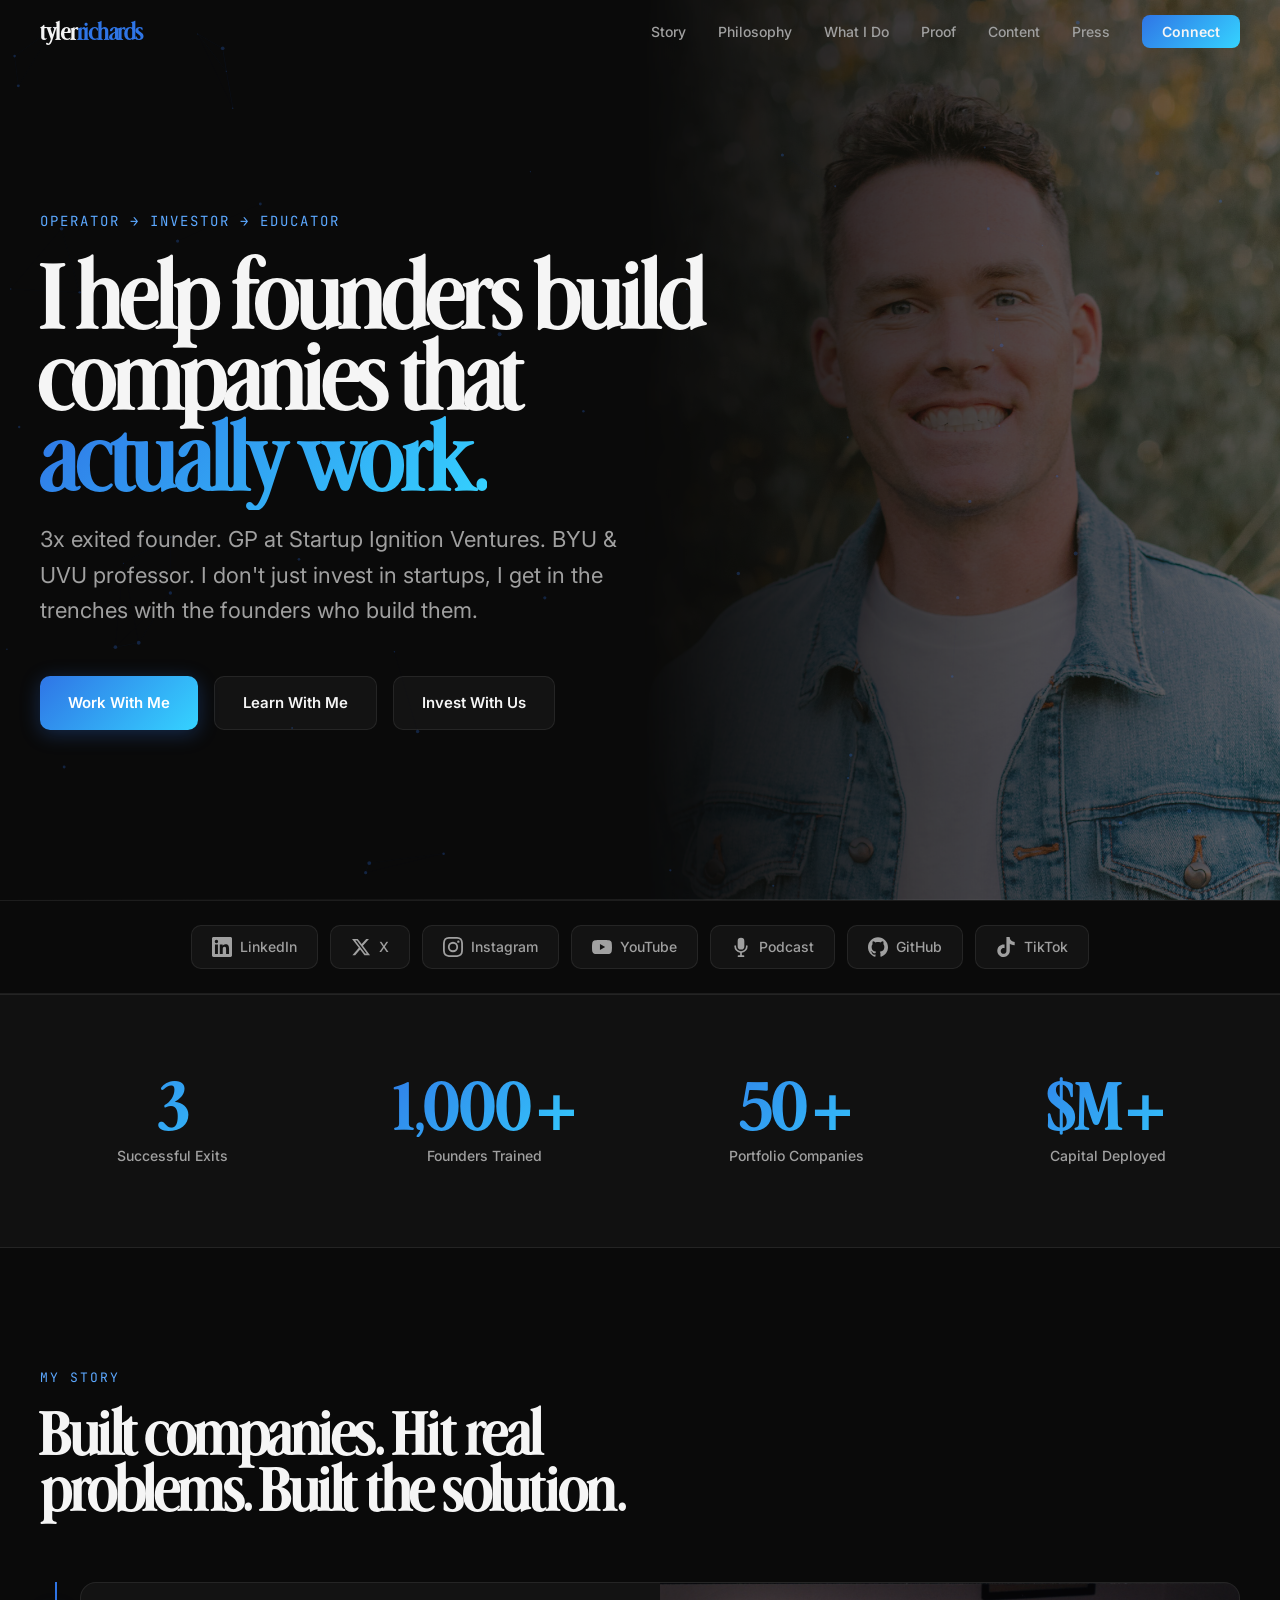
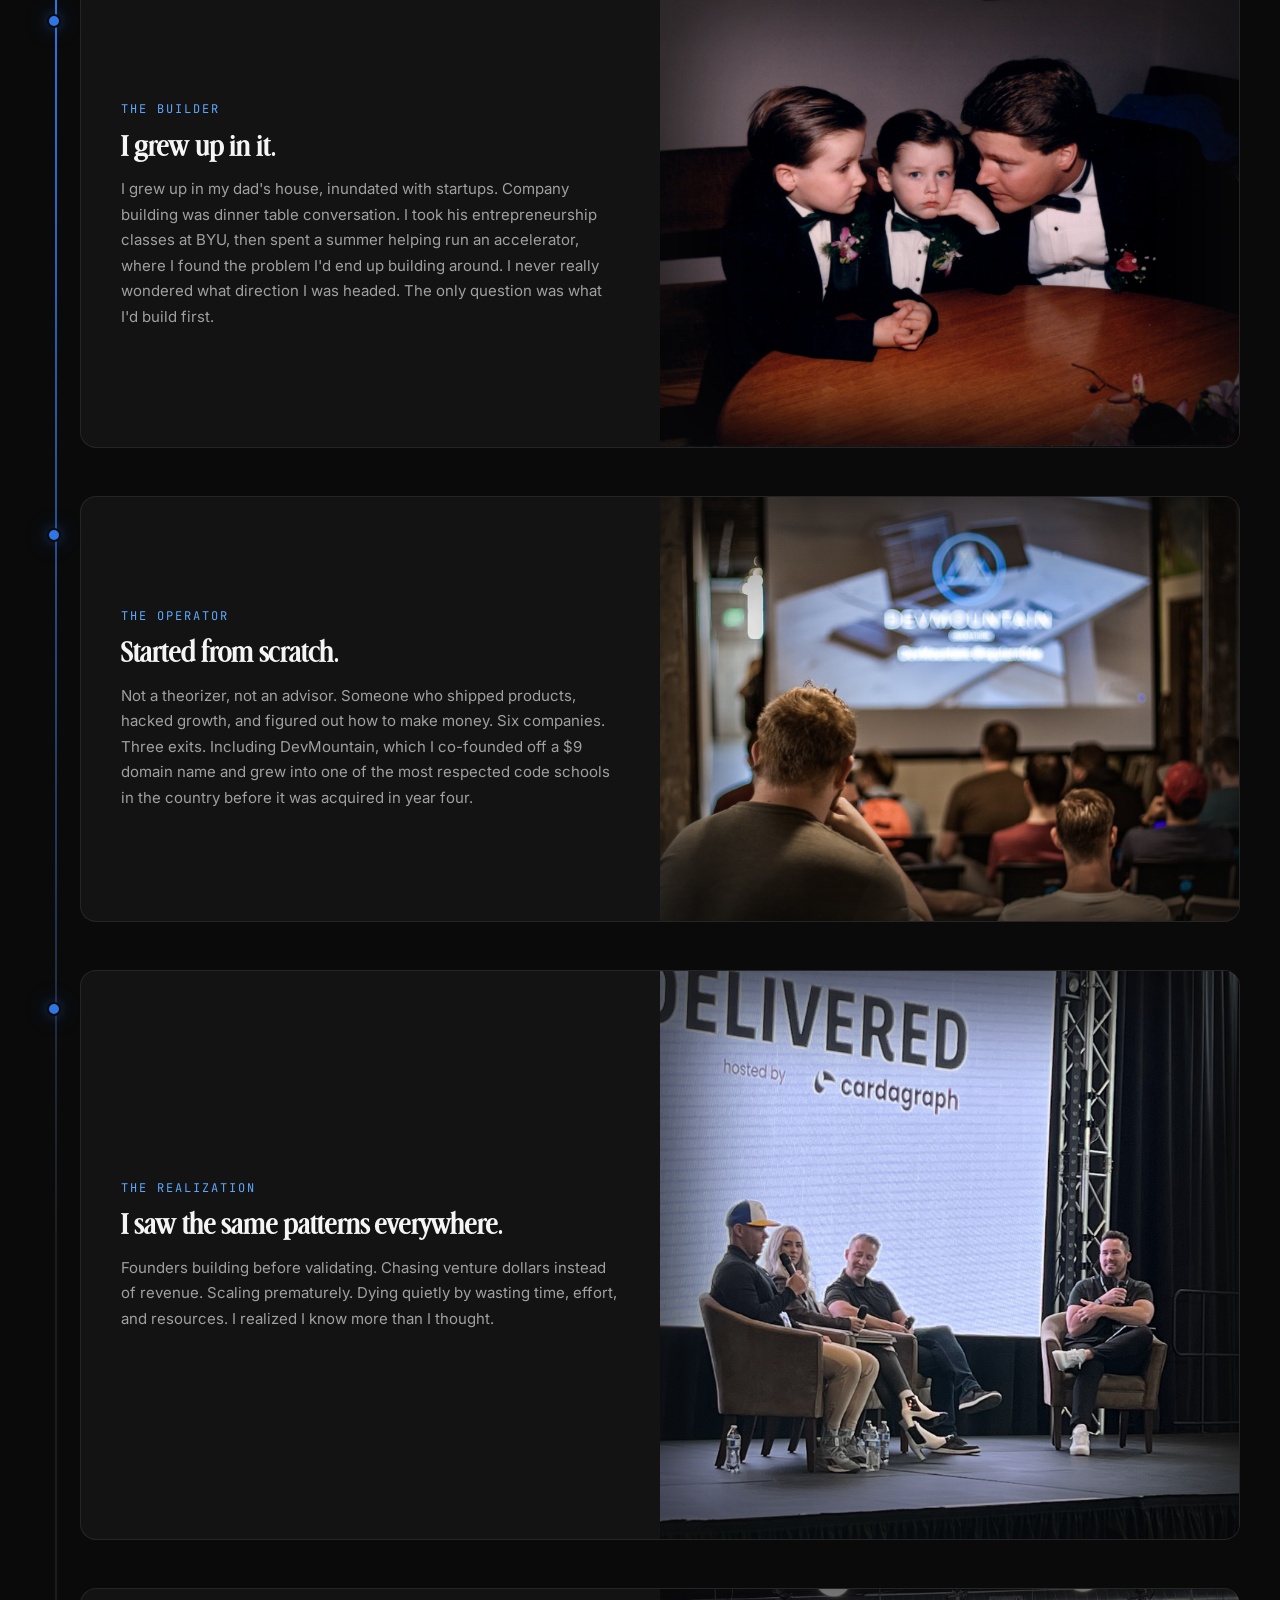
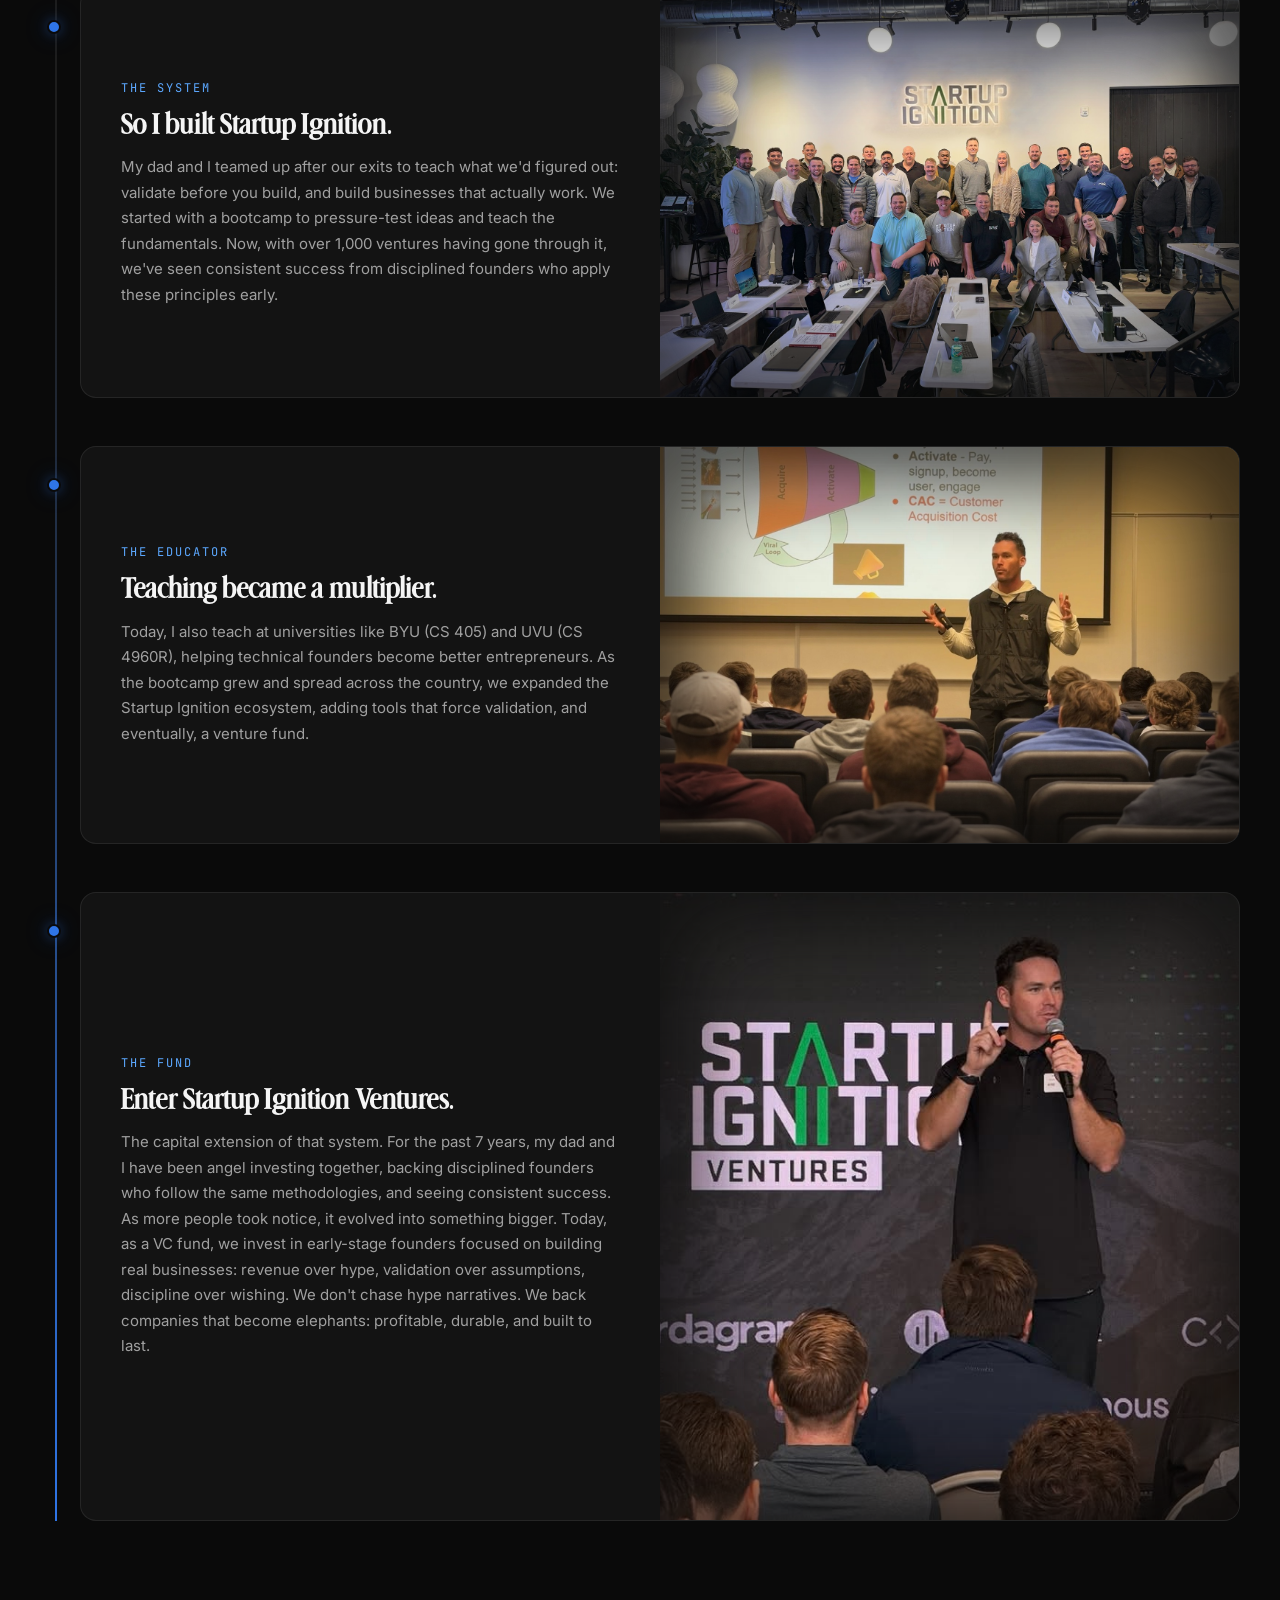
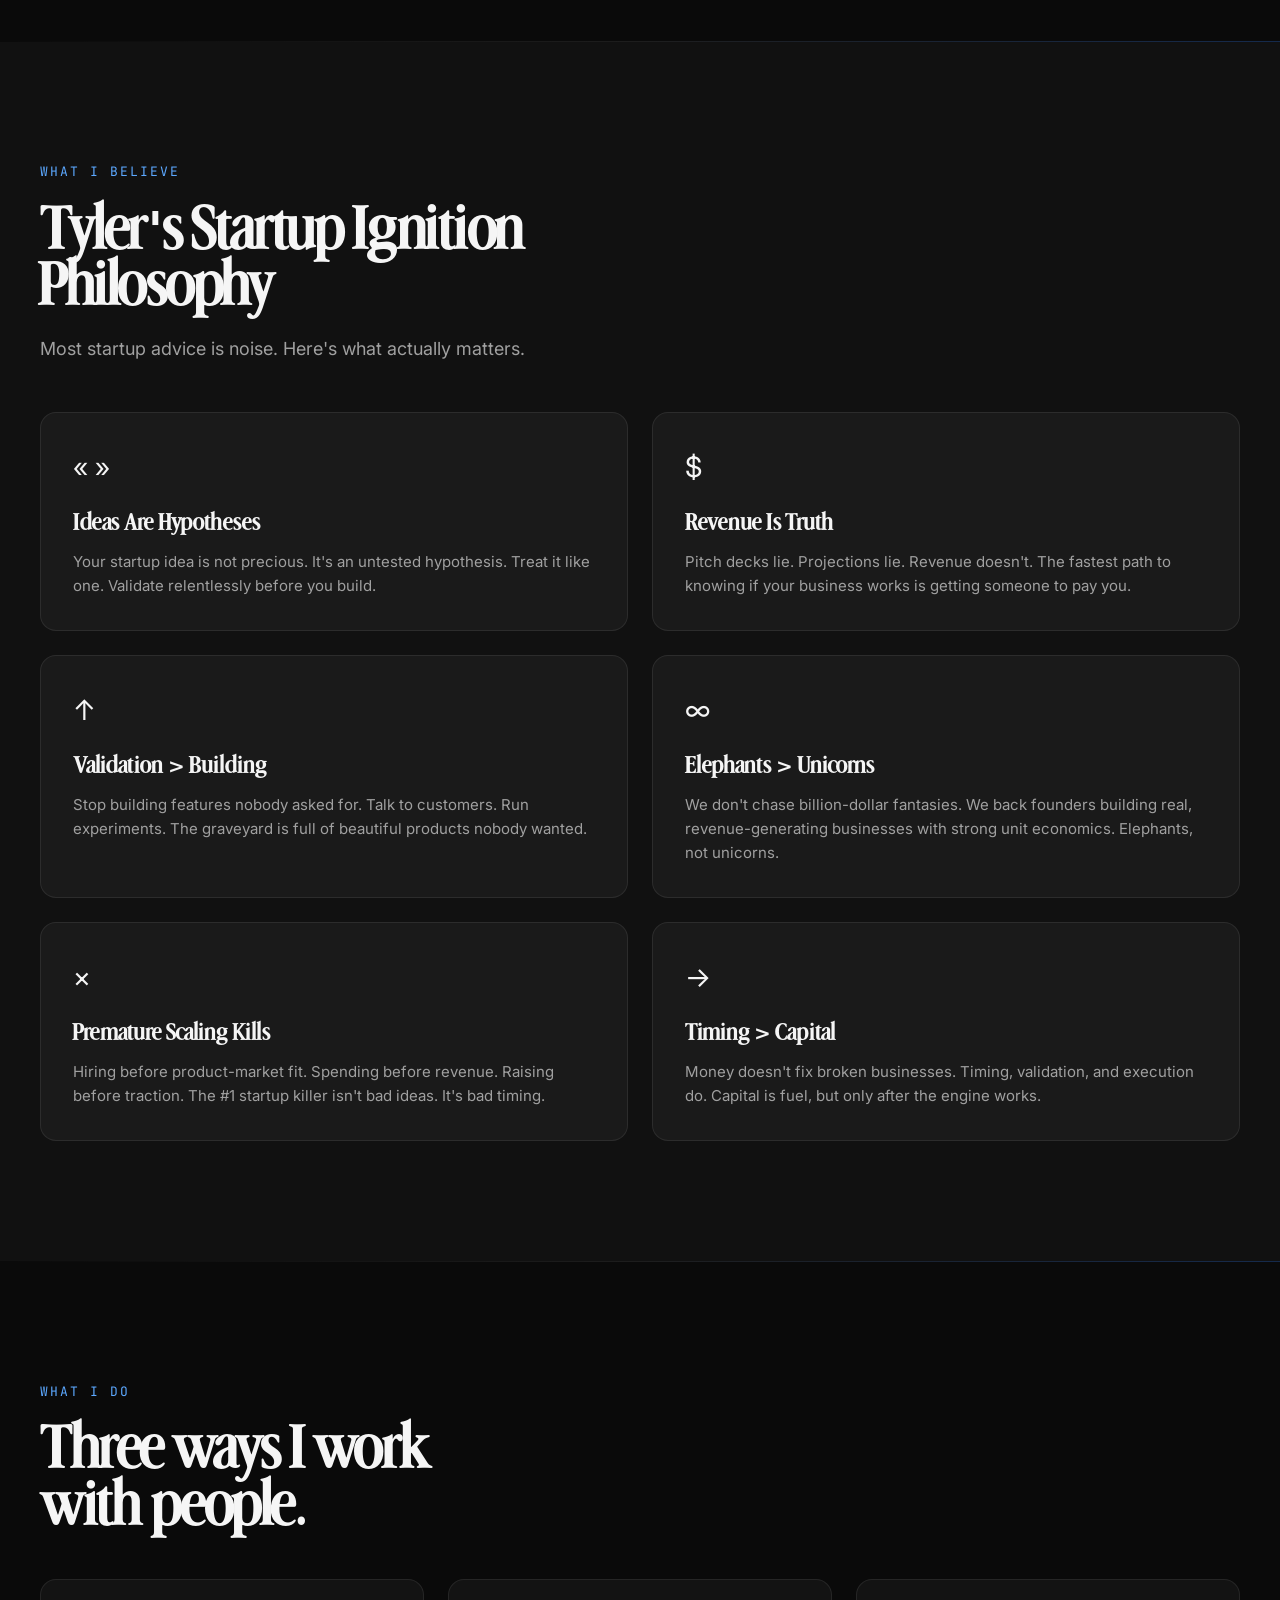
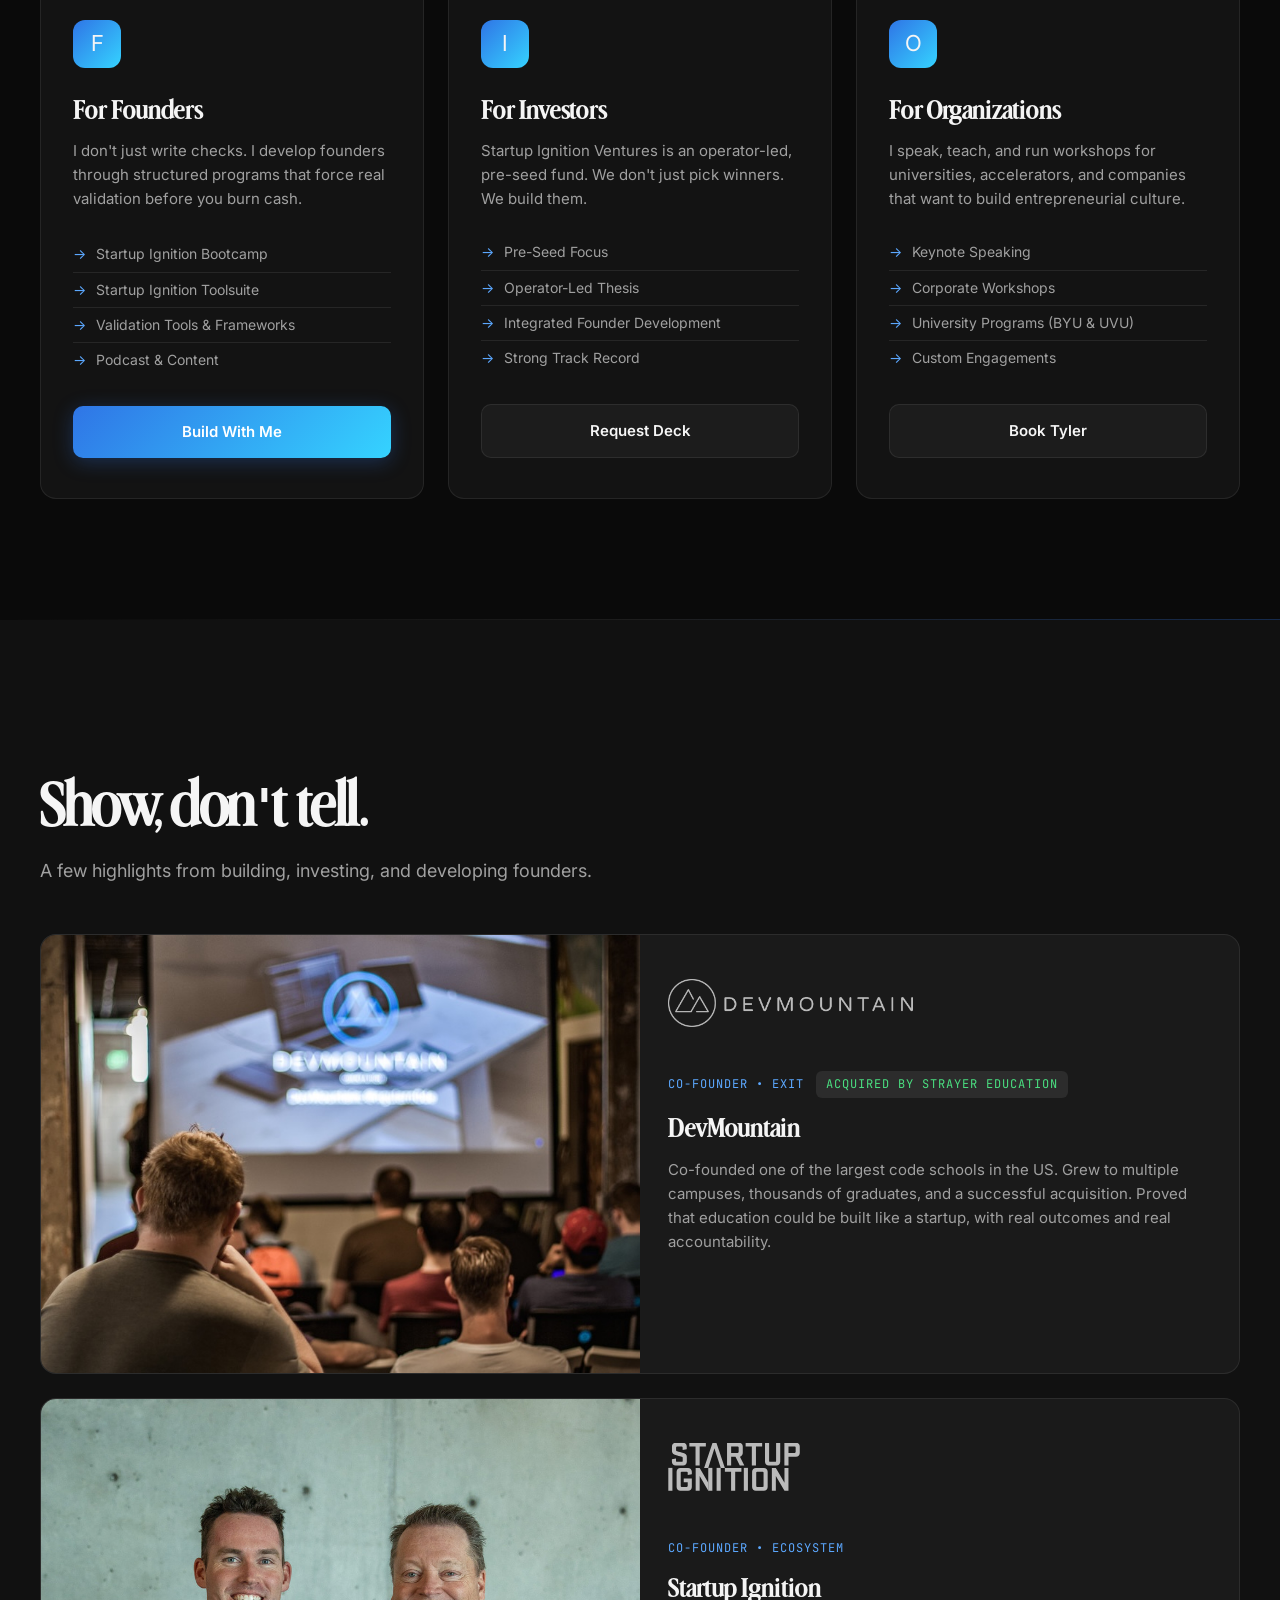
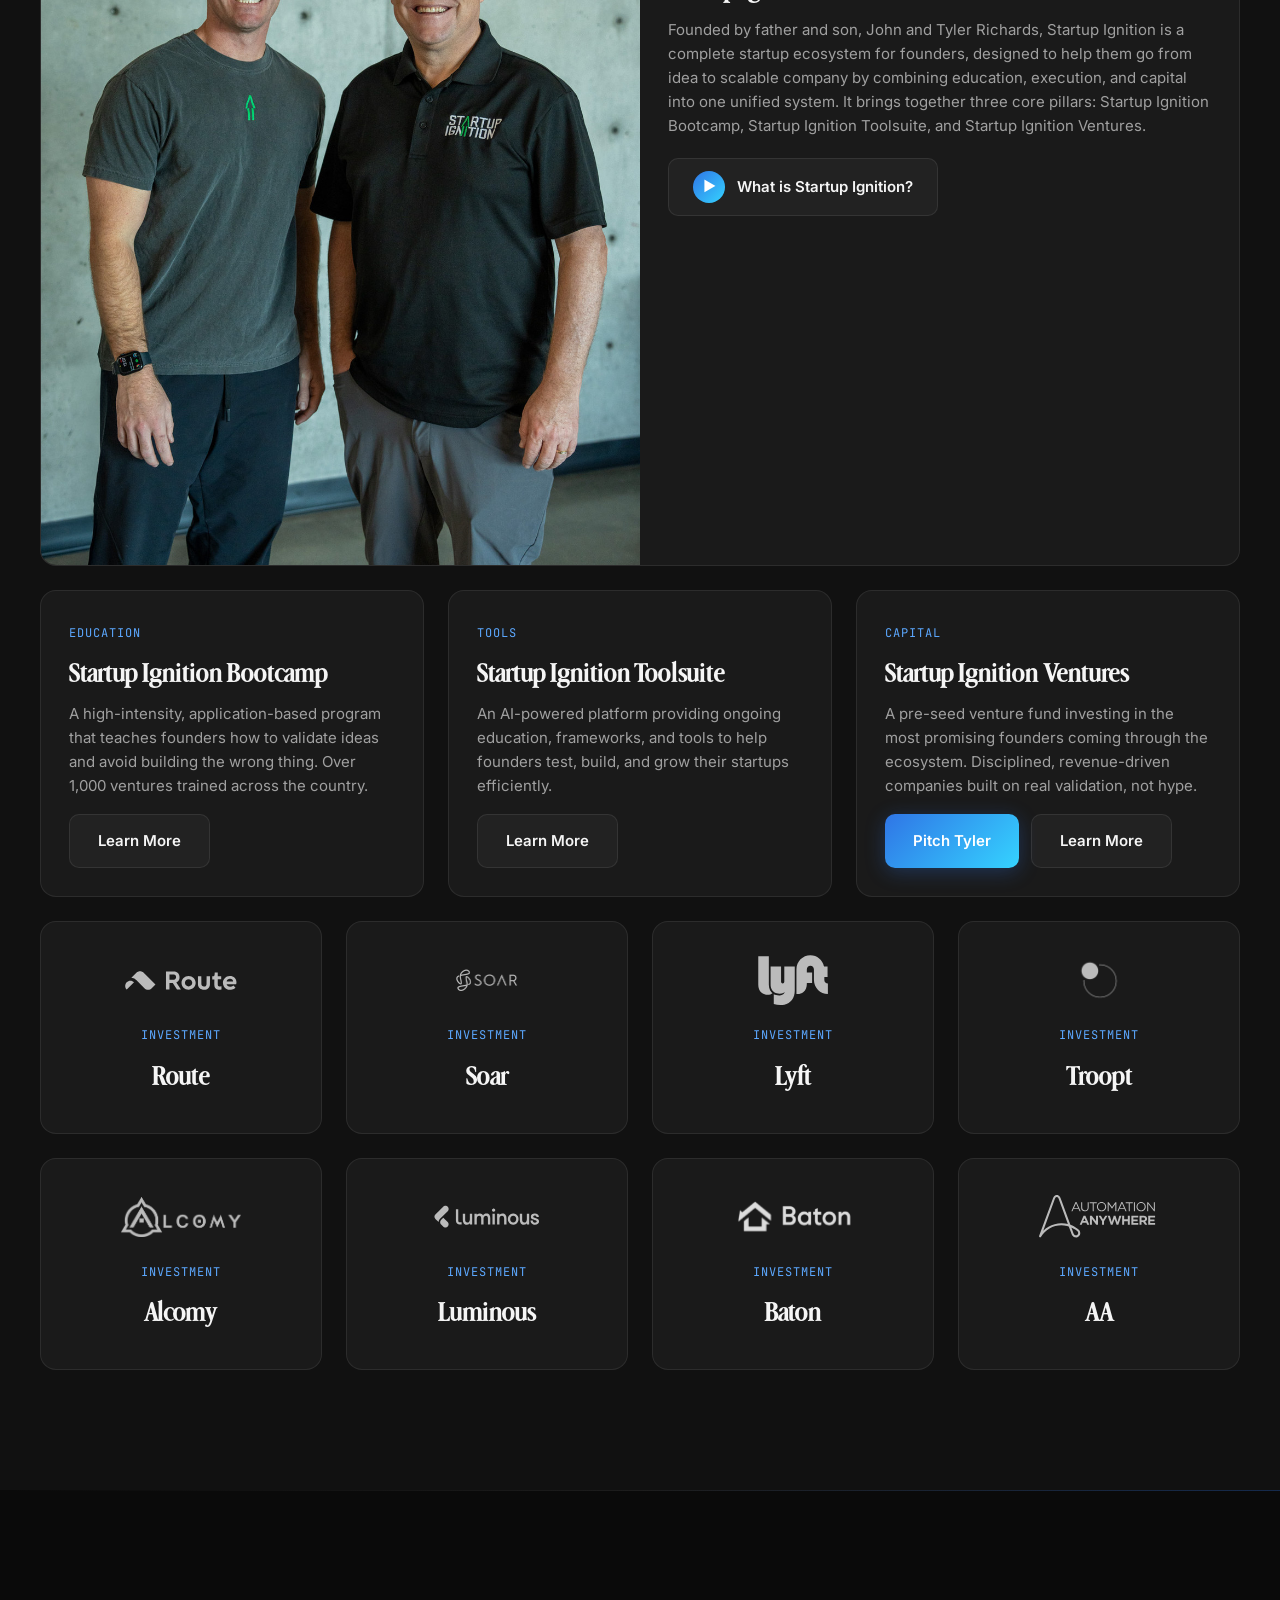
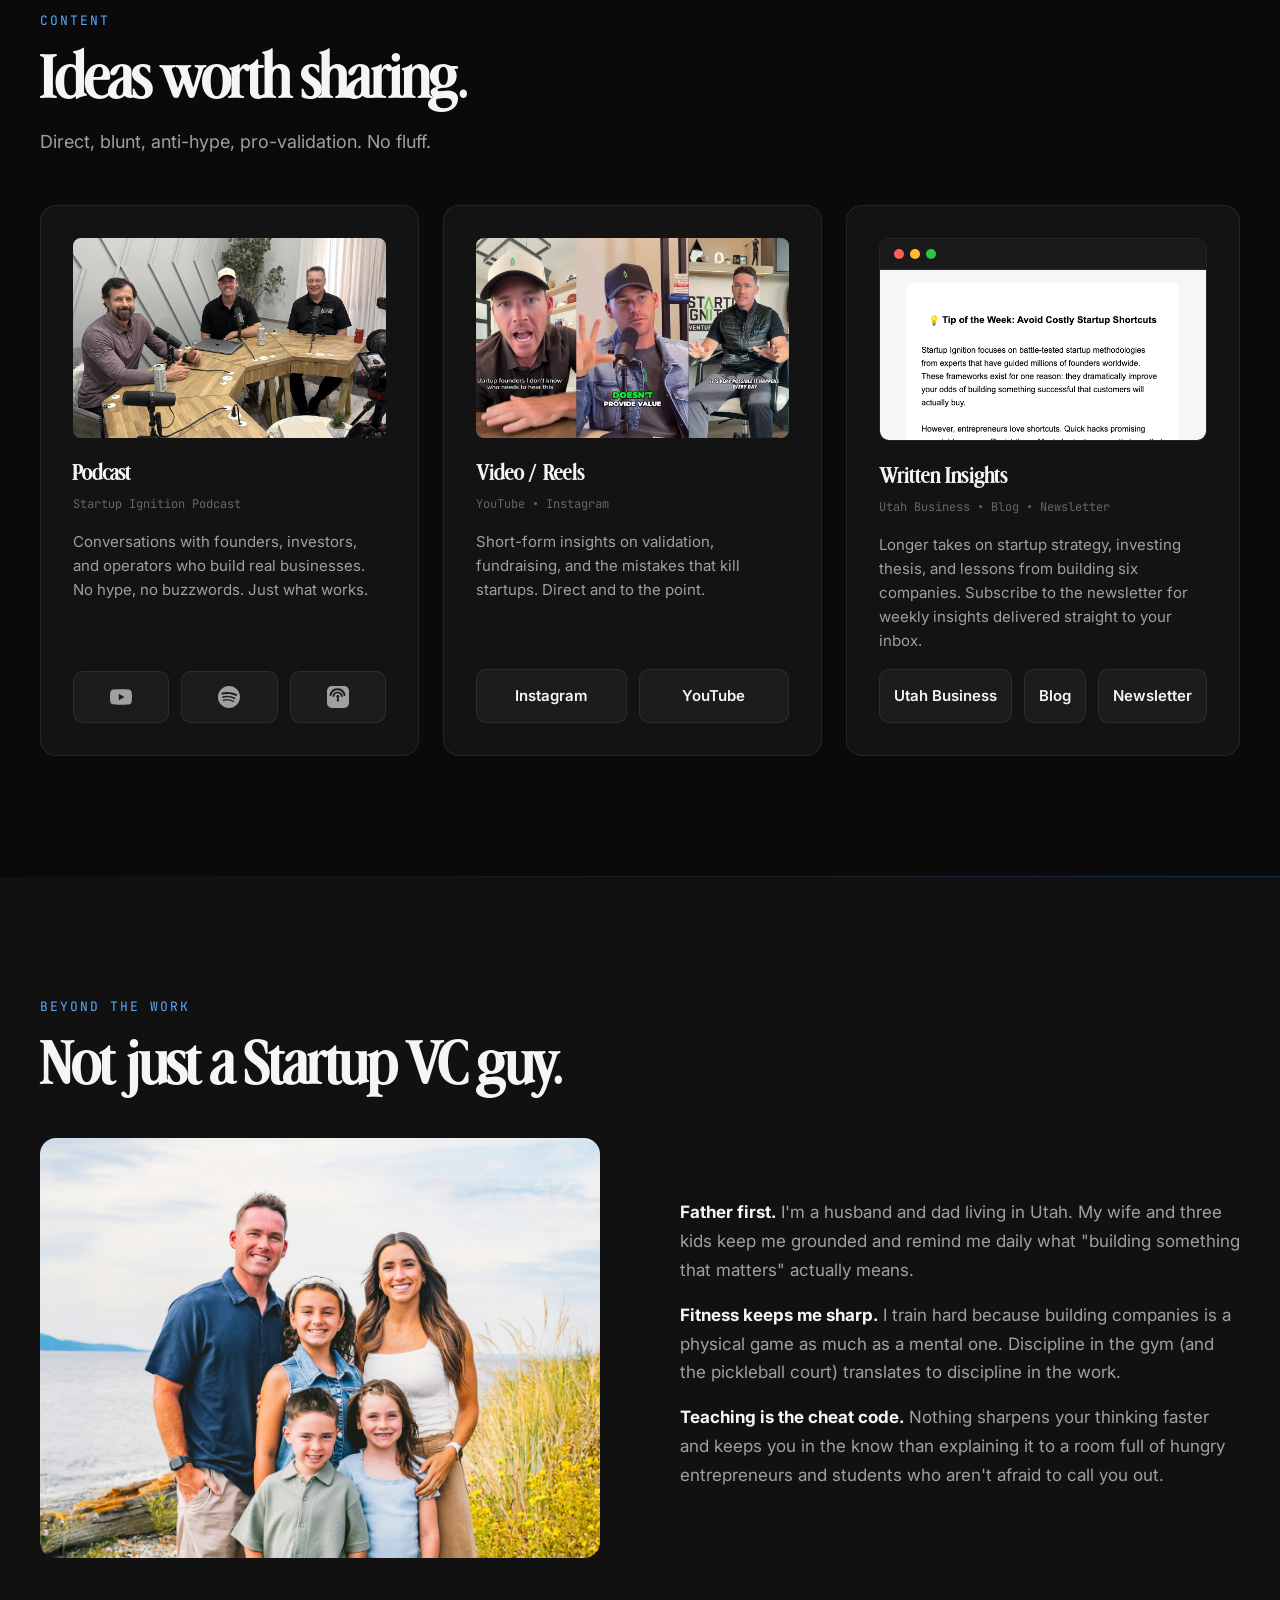
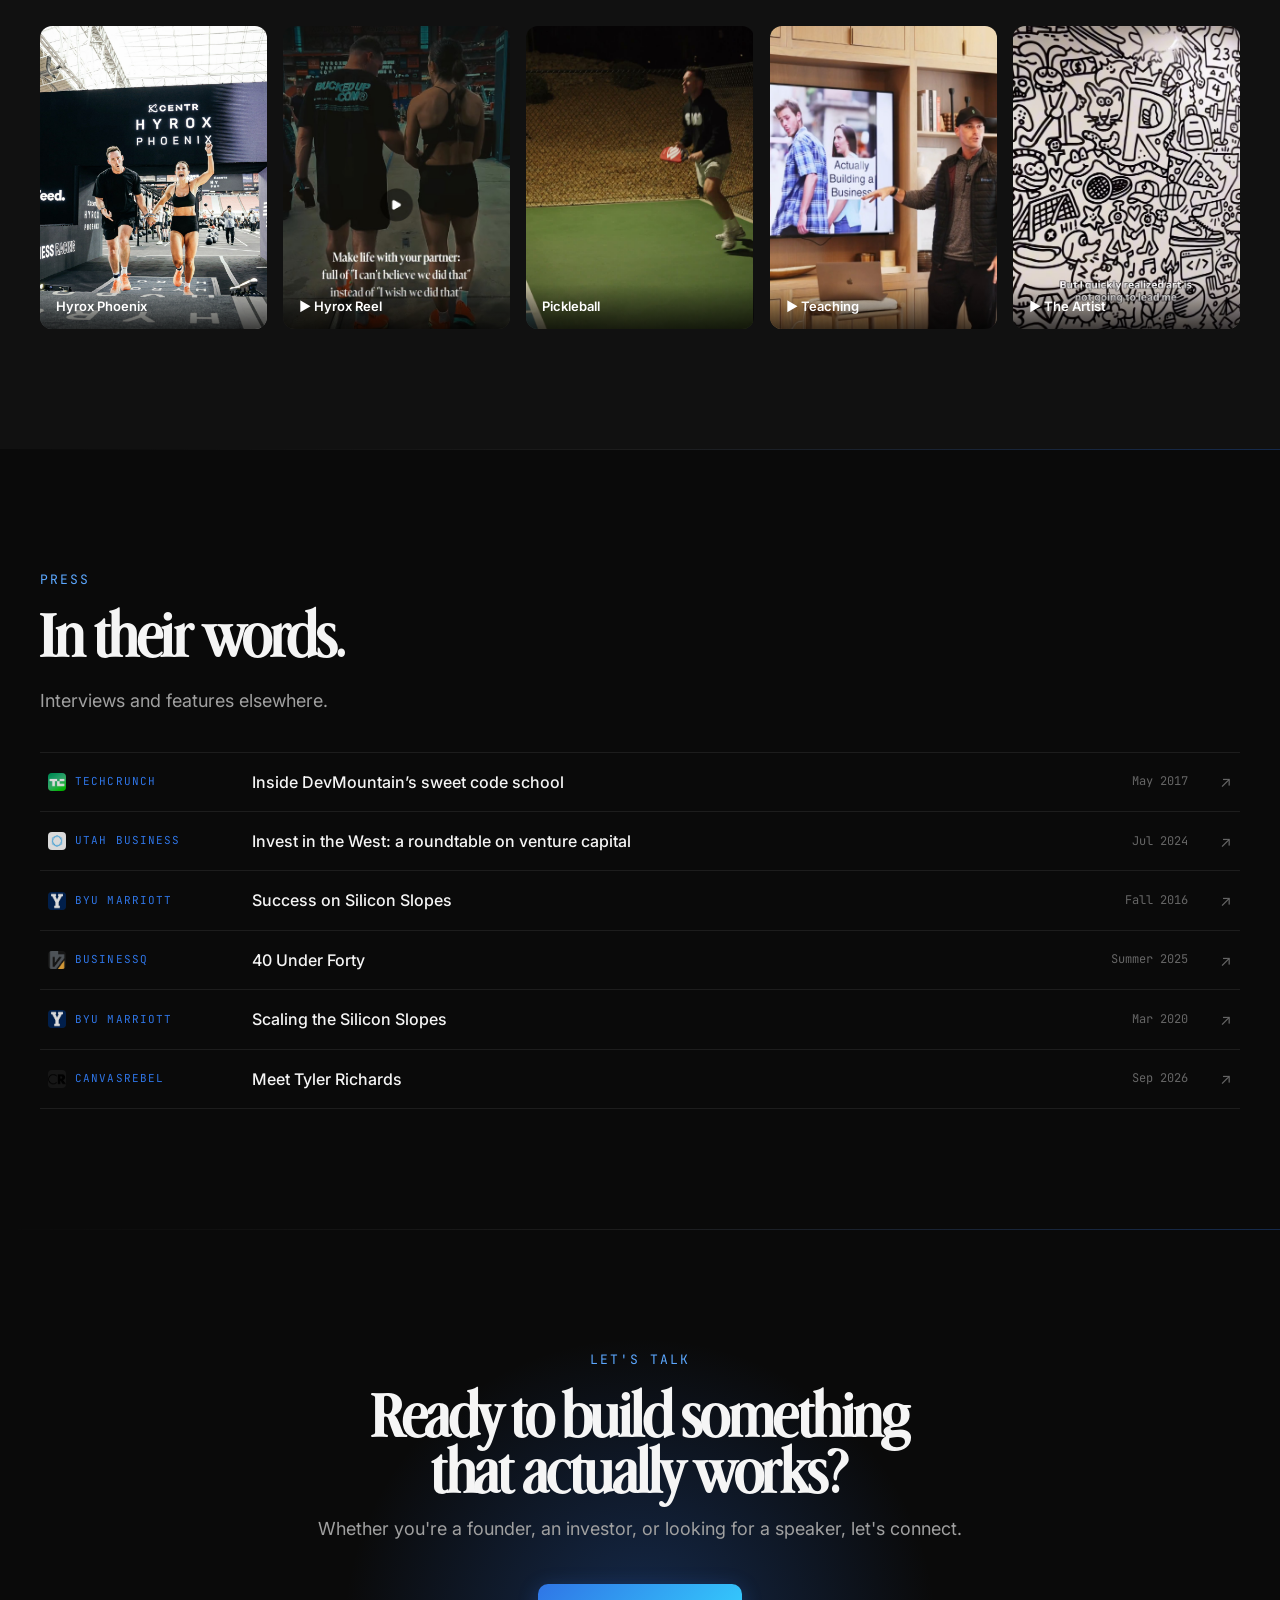
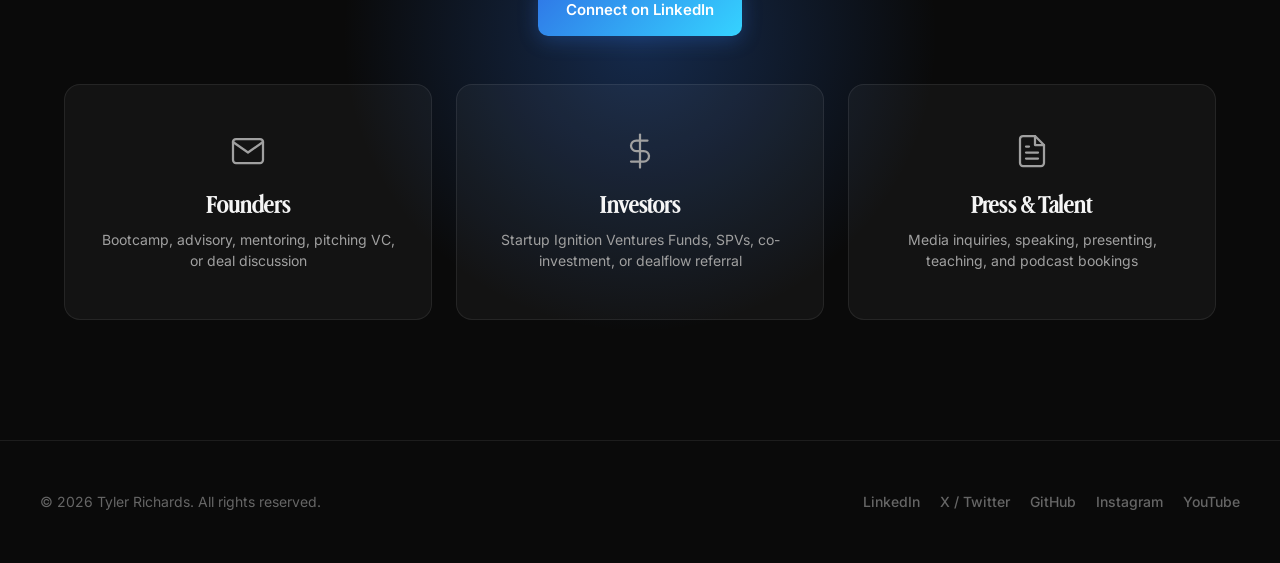
==== index.html @ 4ddbc4f3 "Ship the live site: press section, blue palette, Advercase headings Commits the production homepage " ====
<!DOCTYPE html>
<html lang="en">
<head>
  <meta charset="UTF-8">
  <meta name="viewport" content="width=device-width, initial-scale=1.0">
  <title>Tyler Richards | 3x Exited Founder. Investor. VC. Startup Educator.</title>
  <meta name="description" content="I help founders build companies that actually work. Building Startup Ignition and GP at Startup Ignition Ventures.">
  <meta name="author" content="Tyler Richards">

  <!-- Open Graph -->
  <meta property="og:title" content="Tyler Richards | 3x Exited Founder. Investor. VC. Startup Educator.">
  <meta property="og:description" content="I help founders build companies that actually work. Building Startup Ignition and GP at Startup Ignition Ventures.">
  <meta property="og:type" content="website">
  <meta property="og:image" content="https://trich.me/img/og-card.png">
  <meta property="og:url" content="https://trich.me">
  <meta name="twitter:card" content="summary_large_image">
  <meta name="twitter:title" content="Tyler Richards | 3x Exited Founder. Investor. VC. Startup Educator.">
  <meta name="twitter:description" content="I help founders build companies that actually work. Building Startup Ignition and GP at Startup Ignition Ventures.">
  <meta name="twitter:image" content="https://trich.me/img/og-card.png">

  <!-- Fonts -->
  <link rel="preconnect" href="https://fonts.googleapis.com">
  <link rel="preconnect" href="https://fonts.gstatic.com" crossorigin>
  <link href="https://fonts.googleapis.com/css2?family=Inter:wght@400;500;600;700&family=JetBrains+Mono:wght@400;500;600&display=swap" rel="stylesheet">

  <!-- Favicon -->
  <link rel="icon" type="image/svg+xml" href="favicon.svg">
  <link rel="icon" href="favicon.ico">

  <!-- Styles -->
  <link rel="stylesheet" href="css/site.css">
</head>
<body>

  <!-- ===== NAVIGATION ===== -->
  <nav class="nav" id="nav">
    <div class="nav-inner">
      <a href="#" class="nav-logo">tyler<span>richards</span></a>
      <ul class="nav-links">
        <li><a href="#story">Story</a></li>
        <li><a href="#philosophy">Philosophy</a></li>
        <li><a href="#pathways">What I Do</a></li>
        <li><a href="#proof">Proof</a></li>
        <li><a href="#content">Content</a></li>
        <li><a href="#press">Press</a></li>
        <li><a href="#connect" class="nav-cta">Connect</a></li>
      </ul>
      <button class="nav-toggle" id="nav-toggle" aria-label="Menu">&#9776;</button>
    </div>
  </nav>

  <!-- Mobile Menu -->
  <div class="mobile-menu" id="mobile-menu" onclick="if(event.target===this){closeMenu();}">
    <a href="javascript:void(0)" class="mobile-close" id="mobile-close" role="button">&times;</a>
    <a href="#story" class="mobile-link">Story</a>
    <a href="#philosophy" class="mobile-link">Philosophy</a>
    <a href="#pathways" class="mobile-link">What I Do</a>
    <a href="#proof" class="mobile-link">Proof</a>
    <a href="#content" class="mobile-link">Content</a>
    <a href="#connect" class="mobile-link">Connect</a>
  </div>

  <!-- ===== HERO ===== -->
  <section class="hero" id="hero">
    <canvas id="hero-particles"></canvas>
    <div class="hero-content">
      <div class="hero-eyebrow fade-in">Operator &rarr; Investor &rarr; Educator</div>
      <h1 class="fade-in fade-in-delay-1">
        I help founders build<br>
        companies that<br>
        <span class="gradient-text">actually work.</span>
      </h1>
      <p class="hero-subtitle fade-in fade-in-delay-2">
        3x exited founder. GP at Startup Ignition Ventures. BYU &amp; UVU professor.
        I don't just invest in startups, I get in the trenches with the founders who build them.
      </p>
      <div class="hero-ctas fade-in fade-in-delay-3">
        <a href="#pathways" class="btn btn-primary">Work With Me</a>
        <!-- TODO: Update these links to actual URLs -->
        <a href="#founders" class="btn btn-secondary">Learn With Me</a>
        <a href="#investors" class="btn btn-secondary">Invest With Us</a>
      </div>
    </div>
  </section>

  <!-- ===== SOCIAL STRIP ===== -->
  <section class="social-strip">
    <div class="social-strip-inner">
      <a href="https://www.linkedin.com/in/tylerjordanrichards" target="_blank" class="social-link">
        <svg viewBox="0 0 24 24" width="20" height="20" fill="currentColor"><path d="M20.447 20.452h-3.554v-5.569c0-1.328-.027-3.037-1.852-3.037-1.853 0-2.136 1.445-2.136 2.939v5.667H9.351V9h3.414v1.561h.046c.477-.9 1.637-1.85 3.37-1.85 3.601 0 4.267 2.37 4.267 5.455v6.286zM5.337 7.433a2.062 2.062 0 0 1-2.063-2.065 2.064 2.064 0 1 1 2.063 2.065zm1.782 13.019H3.555V9h3.564v11.452zM22.225 0H1.771C.792 0 0 .774 0 1.729v20.542C0 23.227.792 24 1.771 24h20.451C23.2 24 24 23.227 24 22.271V1.729C24 .774 23.2 0 22.222 0h.003z"/></svg>
        <span>LinkedIn</span>
      </a>
      <a href="https://twitter.com/trich_" target="_blank" class="social-link">
        <svg viewBox="0 0 24 24" width="20" height="20" fill="currentColor"><path d="M18.244 2.25h3.308l-7.227 8.26 8.502 11.24H16.17l-5.214-6.817L4.99 21.75H1.68l7.73-8.835L1.254 2.25H8.08l4.713 6.231zm-1.161 17.52h1.833L7.084 4.126H5.117z"/></svg>
        <span>X</span>
      </a>
      <a href="https://www.instagram.com/t_rich/" target="_blank" class="social-link">
        <svg viewBox="0 0 24 24" width="20" height="20" fill="currentColor"><path d="M12 2.163c3.204 0 3.584.012 4.85.07 3.252.148 4.771 1.691 4.919 4.919.058 1.265.069 1.645.069 4.849 0 3.205-.012 3.584-.069 4.849-.149 3.225-1.664 4.771-4.919 4.919-1.266.058-1.644.07-4.85.07-3.204 0-3.584-.012-4.849-.07-3.26-.149-4.771-1.699-4.919-4.92-.058-1.265-.07-1.644-.07-4.849 0-3.204.013-3.583.07-4.849.149-3.227 1.664-4.771 4.919-4.919 1.266-.057 1.645-.069 4.849-.069zM12 0C8.741 0 8.333.014 7.053.072 2.695.272.273 2.69.073 7.052.014 8.333 0 8.741 0 12c0 3.259.014 3.668.072 4.948.2 4.358 2.618 6.78 6.98 6.98C8.333 23.986 8.741 24 12 24c3.259 0 3.668-.014 4.948-.072 4.354-.2 6.782-2.618 6.979-6.98.059-1.28.073-1.689.073-4.948 0-3.259-.014-3.667-.072-4.947-.196-4.354-2.617-6.78-6.979-6.98C15.668.014 15.259 0 12 0zm0 5.838a6.162 6.162 0 1 0 0 12.324 6.162 6.162 0 0 0 0-12.324zM12 16a4 4 0 1 1 0-8 4 4 0 0 1 0 8zm6.406-11.845a1.44 1.44 0 1 0 0 2.881 1.44 1.44 0 0 0 0-2.881z"/></svg>
        <span>Instagram</span>
      </a>
      <a href="https://www.youtube.com/@StartupIgnition" target="_blank" class="social-link">
        <svg viewBox="0 0 24 24" width="20" height="20" fill="currentColor"><path d="M23.498 6.186a3.016 3.016 0 0 0-2.122-2.136C19.505 3.545 12 3.545 12 3.545s-7.505 0-9.377.505A3.017 3.017 0 0 0 .502 6.186C0 8.07 0 12 0 12s0 3.93.502 5.814a3.016 3.016 0 0 0 2.122 2.136c1.871.505 9.376.505 9.376.505s7.505 0 9.377-.505a3.015 3.015 0 0 0 2.122-2.136C24 15.93 24 12 24 12s0-3.93-.502-5.814zM9.545 15.568V8.432L15.818 12l-6.273 3.568z"/></svg>
        <span>YouTube</span>
      </a>
      <a href="https://www.startupignition.com/podcast/" target="_blank" class="social-link">
        <svg viewBox="0 0 24 24" width="20" height="20" fill="currentColor"><path d="M12 1a4 4 0 0 1 4 4v6a4 4 0 0 1-8 0V5a4 4 0 0 1 4-4zm7 9a1 1 0 0 1 1 1 8 8 0 0 1-7 7.94V22h2a1 1 0 1 1 0 2H9a1 1 0 1 1 0-2h2v-3.06A8 8 0 0 1 4 11a1 1 0 1 1 2 0 6 6 0 0 0 12 0 1 1 0 0 1 1-1z"/></svg>
        <span>Podcast</span>
      </a>
      <a href="https://github.com/trich7" target="_blank" class="social-link">
        <svg viewBox="0 0 24 24" width="20" height="20" fill="currentColor"><path d="M12 .297c-6.63 0-12 5.373-12 12 0 5.303 3.438 9.8 8.205 11.385.6.113.82-.258.82-.577 0-.285-.01-1.04-.015-2.04-3.338.724-4.042-1.61-4.042-1.61C4.422 18.07 3.633 17.7 3.633 17.7c-1.087-.744.084-.729.084-.729 1.205.084 1.838 1.236 1.838 1.236 1.07 1.835 2.809 1.305 3.495.998.108-.776.417-1.305.76-1.605-2.665-.3-5.466-1.332-5.466-5.93 0-1.31.465-2.38 1.235-3.22-.135-.303-.54-1.523.105-3.176 0 0 1.005-.322 3.3 1.23.96-.267 1.98-.399 3-.405 1.02.006 2.04.138 3 .405 2.28-1.552 3.285-1.23 3.285-1.23.645 1.653.24 2.873.12 3.176.765.84 1.23 1.91 1.23 3.22 0 4.61-2.805 5.625-5.475 5.92.42.36.81 1.096.81 2.22 0 1.606-.015 2.896-.015 3.286 0 .315.21.69.825.57C20.565 22.092 24 17.592 24 12.297c0-6.627-5.373-12-12-12"/></svg>
        <span>GitHub</span>
      </a>
      <a href="https://www.tiktok.com/@t_rich" target="_blank" class="social-link">
        <svg viewBox="0 0 24 24" width="20" height="20" fill="currentColor"><path d="M12.525.02c1.31-.02 2.61-.01 3.91-.02.08 1.53.63 3.09 1.75 4.17 1.12 1.11 2.7 1.62 4.24 1.79v4.03c-1.44-.05-2.89-.35-4.2-.97-.57-.26-1.1-.59-1.62-.93-.01 2.92.01 5.84-.02 8.75-.08 1.4-.54 2.79-1.35 3.94-1.31 1.92-3.58 3.17-5.91 3.21-1.43.08-2.86-.31-4.08-1.03-2.02-1.19-3.44-3.37-3.65-5.71-.02-.5-.03-1-.01-1.49.18-1.9 1.12-3.72 2.58-4.96 1.66-1.44 3.98-2.13 6.15-1.72.02 1.48-.04 2.96-.04 4.44-.99-.32-2.15-.23-3.02.37-.63.41-1.11 1.04-1.36 1.75-.21.51-.15 1.07-.14 1.61.24 1.64 1.82 3.02 3.5 2.87 1.12-.01 2.19-.66 2.77-1.61.19-.33.4-.67.41-1.06.1-1.79.06-3.57.07-5.36.01-4.03-.01-8.05.02-12.07z"/></svg>
        <span>TikTok</span>
      </a>
    </div>
  </section>

  <!-- ===== CREDIBILITY STRIP ===== -->
  <section class="credibility fade-in">
    <div class="stats-grid">
      <div class="stat">
        <div class="stat-number">3</div>
        <div class="stat-label">Successful Exits</div>
      </div>
      <div class="stat">
        <div class="stat-number">1,000+</div>
        <div class="stat-label">Founders Trained</div>
      </div>
      <div class="stat">
        <!-- TODO: Update with actual portfolio company count -->
        <div class="stat-number">50+</div>
        <div class="stat-label">Portfolio Companies</div>
      </div>
      <div class="stat">
        <!-- TODO: Update with actual fund count or dollar amount -->
        <div class="stat-number">$M+</div>
        <div class="stat-label">Capital Deployed</div>
      </div>
    </div>
  </section>

  <!-- ===== STORY (TIMELINE) ===== -->
  <section class="story section" id="story">
    <div class="story-content">
      <div class="section-label fade-in">My Story</div>
      <h2 class="section-title fade-in">Built companies. Hit real<br>problems. Built the solution.</h2>

      <div class="timeline">

        <!-- 1: The Builder -->
        <div class="timeline-item fade-in">
          <div class="timeline-marker"></div>
          <div class="timeline-card">
            <div class="timeline-card-content">
              <span class="timeline-era">The Builder</span>
              <h3>I grew up in it.</h3>
              <p>I grew up in my dad's house, inundated with startups. Company building was dinner table conversation. I took his entrepreneurship classes at BYU, then spent a summer helping run an accelerator, where I found the problem I'd end up building around. I never really wondered what direction I was headed. The only question was what I'd build first.</p>
            </div>
            <div class="timeline-card-image vignette">
              <img src="img/timeline-builder.jpg" alt="Young Tyler Richards">
            </div>
          </div>
        </div>

        <!-- 2: The Operator -->
        <div class="timeline-item fade-in">
          <div class="timeline-marker"></div>
          <div class="timeline-card reverse">
            <div class="timeline-card-image vignette">
              <img src="img/proof-devmountain.jpg" alt="DevMountain classroom">
            </div>
            <div class="timeline-card-content">
              <span class="timeline-era">The Operator</span>
              <h3>Started from scratch.</h3>
              <p>Not a theorizer, not an advisor. Someone who shipped products, hacked growth, and figured out how to make money. Six companies. Three exits. Including DevMountain, which I co-founded off a $9 domain name and grew into one of the most respected code schools in the country before it was acquired in year four.</p>
            </div>
          </div>
        </div>

        <!-- 3: The Realization -->
        <div class="timeline-item fade-in">
          <div class="timeline-marker"></div>
          <div class="timeline-card">
            <div class="timeline-card-content">
              <span class="timeline-era">The Realization</span>
              <h3>I saw the same patterns everywhere.</h3>
              <p>Founders building before validating. Chasing venture dollars instead of revenue. Scaling prematurely. Dying quietly by wasting time, effort, and resources. I realized I know more than I thought.</p>
            </div>
            <div class="timeline-card-image vignette">
              <img src="img/timeline-realization.jpg" alt="Tyler on panel">
            </div>
          </div>
        </div>

        <!-- 4: Startup Ignition -->
        <div class="timeline-item fade-in">
          <div class="timeline-marker"></div>
          <div class="timeline-card reverse">
            <div class="timeline-card-image vignette">
              <img src="img/timeline-system.jpg" alt="Startup Ignition Bootcamp">
            </div>
            <div class="timeline-card-content">
              <span class="timeline-era">The System</span>
              <h3>So I built Startup Ignition.</h3>
              <p>My dad and I teamed up after our exits to teach what we'd figured out: validate before you build, and build businesses that actually work. We started with a bootcamp to pressure-test ideas and teach the fundamentals. Now, with over 1,000 ventures having gone through it, we've seen consistent success from disciplined founders who apply these principles early.</p>
            </div>
          </div>
        </div>

        <!-- 5: Teaching -->
        <div class="timeline-item fade-in">
          <div class="timeline-marker"></div>
          <div class="timeline-card">
            <div class="timeline-card-content">
              <span class="timeline-era">The Educator</span>
              <h3>Teaching became a multiplier.</h3>
              <p>Today, I also teach at universities like BYU (CS 405) and UVU (CS 4960R), helping technical founders become better entrepreneurs. As the bootcamp grew and spread across the country, we expanded the Startup Ignition ecosystem, adding tools that force validation, and eventually, a venture fund.</p>
            </div>
            <div class="timeline-card-image vignette">
              <img src="img/timeline-educator.jpg" alt="Tyler teaching">
            </div>
          </div>
        </div>

        <!-- 6: The Fund -->
        <div class="timeline-item fade-in">
          <div class="timeline-marker"></div>
          <div class="timeline-card reverse">
            <div class="timeline-card-image vignette">
              <img src="img/timeline-ventures.jpg" alt="Startup Ignition Ventures">
            </div>
            <div class="timeline-card-content">
              <span class="timeline-era">The Fund</span>
              <h3>Enter Startup Ignition Ventures.</h3>
              <p>The capital extension of that system. For the past 7 years, my dad and I have been angel investing together, backing disciplined founders who follow the same methodologies, and seeing consistent success. As more people took notice, it evolved into something bigger. Today, as a VC fund, we invest in early-stage founders focused on building real businesses: revenue over hype, validation over assumptions, discipline over wishing. We don't chase hype narratives. We back companies that become elephants: profitable, durable, and built to last.</p>
            </div>
          </div>
        </div>

      </div>
    </div>
  </section>

  <div class="section-divider"></div>

  <!-- ===== PHILOSOPHY / MANIFESTO ===== -->
  <section class="philosophy section" id="philosophy">
    <div class="philosophy-content">
      <div class="section-label fade-in">What I Believe</div>
      <h2 class="section-title fade-in">Tyler's Startup Ignition<br>Philosophy</h2>
      <p class="section-subtitle fade-in">Most startup advice is noise. Here's what actually matters.</p>

      <div class="manifesto-grid">
        <div class="manifesto-item fade-in">
          <span class="icon">&laquo; &raquo;</span>
          <h3>Ideas Are Hypotheses</h3>
          <p>Your startup idea is not precious. It's an untested hypothesis. Treat it like one. Validate relentlessly before you build.</p>
        </div>
        <div class="manifesto-item fade-in fade-in-delay-1">
          <span class="icon">&dollar;</span>
          <h3>Revenue Is Truth</h3>
          <p>Pitch decks lie. Projections lie. Revenue doesn't. The fastest path to knowing if your business works is getting someone to pay you.</p>
        </div>
        <div class="manifesto-item fade-in fade-in-delay-2">
          <span class="icon">&uarr;</span>
          <h3>Validation &gt; Building</h3>
          <p>Stop building features nobody asked for. Talk to customers. Run experiments. The graveyard is full of beautiful products nobody wanted.</p>
        </div>
        <div class="manifesto-item fade-in fade-in-delay-3">
          <span class="icon">&infin;</span>
          <h3>Elephants &gt; Unicorns</h3>
          <p>We don't chase billion-dollar fantasies. We back founders building real, revenue-generating businesses with strong unit economics. Elephants, not unicorns.</p>
        </div>
        <div class="manifesto-item fade-in">
          <span class="icon">&times;</span>
          <h3>Premature Scaling Kills</h3>
          <p>Hiring before product-market fit. Spending before revenue. Raising before traction. The #1 startup killer isn't bad ideas. It's bad timing.</p>
        </div>
        <div class="manifesto-item fade-in fade-in-delay-1">
          <span class="icon">&rarr;</span>
          <h3>Timing &gt; Capital</h3>
          <p>Money doesn't fix broken businesses. Timing, validation, and execution do. Capital is fuel, but only after the engine works.</p>
        </div>
      </div>
    </div>
  </section>

  <div class="section-divider"></div>

  <!-- ===== WHAT I DO (PATHWAYS) ===== -->
  <section class="pathways section" id="pathways">
    <div class="pathways-content">
      <div class="section-label fade-in">What I Do</div>
      <h2 class="section-title fade-in">Three ways I work<br>with people.</h2>

      <div class="pathways-grid">

        <!-- For Founders -->
        <div class="pathway-card fade-in" id="founders">
          <div class="card-icon">F</div>
          <h3>For Founders</h3>
          <p>I don't just write checks. I develop founders through structured programs that force real validation before you burn cash.</p>
          <ul>
            <li>Startup Ignition Bootcamp</li>
            <li>Startup Ignition Toolsuite</li>
            <li>Validation Tools &amp; Frameworks</li>
            <li>Podcast &amp; Content</li>
          </ul>
          <!-- TODO: Update link -->
          <a href="#connect" class="btn btn-primary">Build With Me</a>
        </div>

        <!-- For Investors / LPs -->
        <div class="pathway-card fade-in fade-in-delay-1" id="investors">
          <div class="card-icon">I</div>
          <h3>For Investors</h3>
          <p>Startup Ignition Ventures is an operator-led, pre-seed fund. We don't just pick winners. We build them.</p>
          <ul>
            <li>Pre-Seed Focus</li>
            <li>Operator-Led Thesis</li>
            <li>Integrated Founder Development</li>
            <li>Strong Track Record</li>
          </ul>
          <!-- TODO: Update link to LP deck or contact -->
          <a href="#connect" class="btn btn-secondary">Request Deck</a>
        </div>

        <!-- For Organizations -->
        <div class="pathway-card fade-in fade-in-delay-2">
          <div class="card-icon">O</div>
          <h3>For Organizations</h3>
          <p>I speak, teach, and run workshops for universities, accelerators, and companies that want to build entrepreneurial culture.</p>
          <ul>
            <li>Keynote Speaking</li>
            <li>Corporate Workshops</li>
            <li>University Programs (BYU &amp; UVU)</li>
            <li>Custom Engagements</li>
          </ul>
          <!-- TODO: Update link -->
          <a href="#connect" class="btn btn-secondary">Book Tyler</a>
        </div>

      </div>
    </div>
  </section>

  <div class="section-divider"></div>

  <!-- ===== CASE STUDIES / PROOF ===== -->
  <section class="case-studies section" id="proof">
    <div class="case-studies-content">
      <div class="section-label fade-in">Proof</div>
      <h2 class="section-title fade-in">Show, don't tell.</h2>
      <p class="section-subtitle fade-in">A few highlights from building, investing, and developing founders.</p>

      <div class="case-grid">
        <!-- DevMountain (Featured) -->
        <div class="case-card case-featured fade-in">
          <div class="case-card-image">
            <img src="img/proof-devmountain.jpg" alt="DevMountain">
          </div>
          <div class="case-card-body">
            <div class="case-card-logo"><img src="img/logo-devmountain.png" alt="DevMountain Logo"></div>
            <span class="tag">Co-Founder &bull; Exit</span>
            <span class="tag tag-acquired">Acquired by Strayer Education</span>
            <h3>DevMountain</h3>
            <p>Co-founded one of the largest code schools in the US. Grew to multiple campuses, thousands of graduates, and a successful acquisition. Proved that education could be built like a startup, with real outcomes and real accountability.</p>
          </div>
        </div>

        <!-- Startup Ignition (Featured) -->
        <div class="case-card case-featured fade-in">
          <div class="case-card-image">
            <img src="img/proof-startupignition.jpg" alt="Tyler and John Richards - Startup Ignition">
          </div>
          <div class="case-card-body">
            <div class="case-card-logo"><img src="img/logo-startupignition.svg" alt="Startup Ignition Logo"></div>
            <span class="tag">Co-Founder &bull; Ecosystem</span>
            <h3>Startup Ignition</h3>
            <p>Founded by father and son, John and Tyler Richards, Startup Ignition is a complete startup ecosystem for founders, designed to help them go from idea to scalable company by combining education, execution, and capital into one unified system. It brings together three core pillars: Startup Ignition Bootcamp, Startup Ignition Toolsuite, and Startup Ignition Ventures.</p>
            <a href="https://www.youtube.com/shorts/F_8qlz9tPkE" target="_blank" class="play-link">
              <span class="play-icon">&#9654;</span> What is Startup Ignition?
            </a>
          </div>
        </div>

        <!-- Three pillars -->
        <div class="case-card fade-in">
          <div class="case-card-body">
            <span class="tag">Education</span>
            <h3>Startup Ignition Bootcamp</h3>
            <p>A high-intensity, application-based program that teaches founders how to validate ideas and avoid building the wrong thing. Over 1,000 ventures trained across the country.</p>
            <a href="https://startupignition.com/bootcamp" target="_blank" class="btn btn-secondary" style="margin-top:16px;">Learn More</a>
          </div>
        </div>

        <div class="case-card fade-in fade-in-delay-1">
          <div class="case-card-body">
            <span class="tag">Tools</span>
            <h3>Startup Ignition Toolsuite</h3>
            <p>An AI-powered platform providing ongoing education, frameworks, and tools to help founders test, build, and grow their startups efficiently.</p>
            <a href="https://startupignition.com/toolsuite" target="_blank" class="btn btn-secondary" style="margin-top:16px;">Learn More</a>
          </div>
        </div>

        <div class="case-card fade-in fade-in-delay-2">
          <div class="case-card-body">
            <span class="tag">Capital</span>
            <h3>Startup Ignition Ventures</h3>
            <p>A pre-seed venture fund investing in the most promising founders coming through the ecosystem. Disciplined, revenue-driven companies built on real validation, not hype.</p>
            <div style="display:flex;gap:12px;margin-top:16px;">
              <a href="https://startupignition.com/ventures_instant" target="_blank" class="btn btn-primary">Pitch Tyler</a>
              <a href="https://startupignition.com/ventures" target="_blank" class="btn btn-secondary">Learn More</a>
            </div>
          </div>
        </div>

        <!-- Investments -->
        <div class="case-card investment-card fade-in">
          <div class="case-card-body investment-body">
            <div class="investment-logo"><img src="img/portfolio-route.svg" alt="Route"></div>
            <span class="tag">Investment</span>
            <h3>Route</h3>
          </div>
        </div>

        <div class="case-card investment-card fade-in fade-in-delay-1">
          <div class="case-card-body investment-body">
            <div class="investment-logo"><img src="img/portfolio-soar.png" alt="Soar"></div>
            <span class="tag">Investment</span>
            <h3>Soar</h3>
          </div>
        </div>

        <div class="case-card investment-card fade-in fade-in-delay-2">
          <div class="case-card-body investment-body">
            <div class="investment-logo"><img src="img/portfolio-lyft.svg" alt="Lyft"></div>
            <span class="tag">Investment</span>
            <h3>Lyft</h3>
          </div>
        </div>

        <div class="case-card investment-card fade-in fade-in-delay-3">
          <div class="case-card-body investment-body">
            <div class="investment-logo"><img src="img/portfolio-troopt.png" alt="Troopt"></div>
            <span class="tag">Investment</span>
            <h3>Troopt</h3>
          </div>
        </div>

        <!-- Row 2 investments -->
        <div class="case-card investment-card fade-in">
          <div class="case-card-body investment-body">
            <div class="investment-logo"><img src="img/portfolio-alcomy.png" alt="Alcomy"></div>
            <span class="tag">Investment</span>
            <h3>Alcomy</h3>
          </div>
        </div>

        <div class="case-card investment-card fade-in fade-in-delay-1">
          <div class="case-card-body investment-body">
            <div class="investment-logo"><img src="img/portfolio-luminous.svg" alt="Luminous"></div>
            <span class="tag">Investment</span>
            <h3>Luminous</h3>
          </div>
        </div>

        <div class="case-card investment-card fade-in fade-in-delay-2">
          <div class="case-card-body investment-body">
            <div class="investment-logo"><img src="img/portfolio-baton.svg" alt="Baton" class="no-invert"></div>
            <span class="tag">Investment</span>
            <h3>Baton</h3>
          </div>
        </div>

        <div class="case-card investment-card fade-in fade-in-delay-3">
          <div class="case-card-body investment-body">
            <div class="investment-logo"><img src="img/portfolio-automationanywhere.svg" alt="Automation Anywhere"></div>
            <span class="tag">Investment</span>
            <h3>AA</h3>
          </div>
        </div>
      </div>
    </div>
  </section>

  <div class="section-divider"></div>

  <!-- ===== CONTENT HUB ===== -->
  <section class="content-hub section" id="content">
    <div class="content-hub-inner">
      <div class="section-label fade-in">Content</div>
      <h2 class="section-title fade-in">Ideas worth sharing.</h2>
      <p class="section-subtitle fade-in">Direct, blunt, anti-hype, pro-validation. No fluff.</p>

      <div class="content-grid">
        <!-- TODO: Replace with actual content links / embeds -->
        <div class="content-card fade-in">
          <div class="content-card-image"><img src="img/content-podcast.jpg" alt="Podcast"></div>
          <h3>Podcast</h3>
          <div class="meta">Startup Ignition Podcast</div>
          <p>Conversations with founders, investors, and operators who build real businesses. No hype, no buzzwords. Just what works.</p>
          <div class="podcast-links">
            <a href="https://www.youtube.com/playlist?list=PLFASQ_bNkXfrZ2mU5IM9warU8PDBLVlfv" target="_blank" title="YouTube" class="icon-link">
              <svg viewBox="0 0 24 24" width="22" height="22" fill="currentColor"><path d="M23.498 6.186a3.016 3.016 0 0 0-2.122-2.136C19.505 3.545 12 3.545 12 3.545s-7.505 0-9.377.505A3.017 3.017 0 0 0 .502 6.186C0 8.07 0 12 0 12s0 3.93.502 5.814a3.016 3.016 0 0 0 2.122 2.136c1.871.505 9.376.505 9.376.505s7.505 0 9.377-.505a3.015 3.015 0 0 0 2.122-2.136C24 15.93 24 12 24 12s0-3.93-.502-5.814zM9.545 15.568V8.432L15.818 12l-6.273 3.568z"/></svg>
            </a>
            <a href="https://open.spotify.com/show/7sjjZhyt4kaXpBwShGLfts" target="_blank" title="Spotify" class="icon-link">
              <svg viewBox="0 0 24 24" width="22" height="22" fill="currentColor"><path d="M12 0C5.4 0 0 5.4 0 12s5.4 12 12 12 12-5.4 12-12S18.66 0 12 0zm5.521 17.34c-.24.359-.66.48-1.021.24-2.82-1.74-6.36-2.101-10.561-1.141-.418.122-.779-.179-.899-.539-.12-.421.18-.78.54-.9 4.56-1.021 8.52-.6 11.64 1.32.42.18.479.659.301 1.02zm1.44-3.3c-.301.42-.841.6-1.262.3-3.239-1.98-8.159-2.58-11.939-1.38-.479.12-1.02-.12-1.14-.6-.12-.48.12-1.021.6-1.141C9.6 9.9 15 10.561 18.72 12.84c.361.181.54.78.241 1.2zm.12-3.36C15.24 8.4 8.82 8.16 5.16 9.301c-.6.179-1.2-.181-1.38-.721-.18-.601.18-1.2.72-1.381 4.26-1.26 11.28-1.02 15.721 1.621.539.3.719 1.02.419 1.56-.299.421-1.02.599-1.559.3z"/></svg>
            </a>
            <a href="https://podcasts.apple.com/us/podcast/startup-ignition-podcast/id1794898889" target="_blank" title="Apple Podcasts" class="icon-link">
              <svg viewBox="0 0 24 24" width="22" height="22" fill="currentColor"><path d="M5.34 0A5.328 5.328 0 0 0 0 5.34v13.32A5.328 5.328 0 0 0 5.34 24h13.32A5.328 5.328 0 0 0 24 18.66V5.34A5.328 5.328 0 0 0 18.66 0zm6.525 2.568c2.336 0 4.448.902 6.056 2.587 1.224 1.272 1.912 2.619 2.264 4.392.12.6-.12 1.2-.72 1.32-.6.12-1.2-.12-1.32-.72-.264-1.368-.816-2.4-1.74-3.36-1.32-1.38-3-2.1-4.92-2.1-1.92 0-3.6.72-4.92 2.1-.924.96-1.476 1.992-1.74 3.36-.12.6-.72.84-1.32.72-.6-.12-.84-.72-.72-1.32.352-1.773 1.04-3.12 2.264-4.392 1.608-1.685 3.72-2.587 6.056-2.587zm-.024 3.6c1.536 0 2.904.576 3.96 1.68.804.84 1.296 1.812 1.476 2.976.06.6-.36 1.08-.96 1.14-.6.06-1.08-.36-1.14-.96-.12-.744-.432-1.392-.96-1.944-.72-.744-1.584-1.116-2.604-1.116s-1.884.372-2.604 1.116c-.528.552-.84 1.2-.96 1.944-.06.6-.54 1.02-1.14.96-.6-.06-1.02-.54-.96-1.14.18-1.164.672-2.136 1.476-2.976 1.056-1.104 2.424-1.68 3.96-1.68zm.024 3.6c.924 0 1.68.756 1.68 1.68 0 .684-.408 1.272-.996 1.536.204.744.504 2.1.504 2.808 0 .648-.528 1.176-1.176 1.176s-1.176-.528-1.176-1.176c0-.708.3-2.064.504-2.808a1.685 1.685 0 0 1-.996-1.536c0-.924.744-1.68 1.656-1.68z"/></svg>
            </a>
          </div>
        </div>

        <div class="content-card fade-in fade-in-delay-1">
          <div class="content-card-image"><img src="img/content-reels.jpg" alt="Reels"></div>
          <h3>Video / Reels</h3>
          <div class="meta">YouTube &bull; Instagram</div>
          <p>Short-form insights on validation, fundraising, and the mistakes that kill startups. Direct and to the point.</p>
          <div style="display:flex;gap:12px;margin-top:16px;">
            <a href="https://www.instagram.com/t_rich/" target="_blank" class="btn btn-secondary" style="flex:1;justify-content:center;">Instagram</a>
            <a href="https://www.youtube.com/@StartupIgnition/shorts" target="_blank" class="btn btn-secondary" style="flex:1;justify-content:center;">YouTube</a>
          </div>
        </div>

        <div class="content-card fade-in fade-in-delay-2">
          <div class="browser-frame">
            <div class="browser-bar">
              <div class="browser-dots"><span></span><span></span><span></span></div>
            </div>
            <div class="browser-image">
              <img src="img/content-newsletter.png" alt="Newsletter">
            </div>
          </div>
          <h3>Written Insights</h3>
          <div class="meta">Utah Business &bull; Blog &bull; Newsletter</div>
          <p>Longer takes on startup strategy, investing thesis, and lessons from building six companies. Subscribe to the newsletter for weekly insights delivered straight to your inbox.</p>
          <div style="display:flex;gap:12px;margin-top:16px;">
            <a href="https://www.utahbusiness.com/industry/2024/02/12/startup-ignition-ventures-invested-masset/" target="_blank" class="btn btn-secondary" style="flex:1;justify-content:center;">Utah Business</a>
            <a href="https://trich.me/blog/" target="_blank" class="btn btn-secondary" style="flex:1;justify-content:center;">Blog</a>
            <a href="https://startupignition.com/newsletter" target="_blank" class="btn btn-secondary" style="flex:1;justify-content:center;">Newsletter</a>
          </div>
        </div>
      </div>
    </div>
  </section>

  <div class="section-divider"></div>

  <!-- ===== PERSONAL ===== -->
  <section class="personal section">
    <div class="personal-content">
      <div class="section-label fade-in">Beyond the Work</div>
      <h2 class="section-title fade-in">Not just a Startup VC guy.</h2>

      <div class="personal-grid">
        <div class="personal-image fade-in">
          <img src="img/family-new.jpg" alt="Tyler Richards and Family">
        </div>
        <div class="personal-text fade-in fade-in-delay-1">
          <p>
            <strong>Father first.</strong> I'm a husband and dad living in Utah. My wife and three kids keep me grounded and remind me daily what "building something that matters" actually means.
          </p>
          <p>
            <strong>Fitness keeps me sharp.</strong> I train hard because building companies is a physical game as much as a mental one. Discipline in the gym (and the pickleball court) translates to discipline in the work.
          </p>
          <p>
            <strong>Teaching is the cheat code.</strong> Nothing sharpens your thinking faster and keeps you in the know than explaining it to a room full of hungry entrepreneurs and students who aren't afraid to call you out.
          </p>
        </div>
      </div>

      <div class="personal-photos fade-in">
        <div class="personal-photo">
          <img src="img/personal-hyrox.jpg" alt="Hyrox Phoenix finish line">
          <span class="photo-caption">Hyrox Phoenix</span>
        </div>
        <a href="https://www.instagram.com/reels/DUWqV42EtMy/" target="_blank" class="personal-photo">
          <img src="img/personal-hyrox2.jpg" alt="Hyrox with Nicole">
          <span class="photo-caption play-caption">&#9654; Hyrox Reel</span>
        </a>
        <div class="personal-photo personal-video">
          <video autoplay muted loop playsinline loading="lazy" poster="img/personal-broll.jpg">
            <source src="img/personal-pickleball.mp4" type="video/mp4">
          </video>
          <span class="photo-caption">Pickleball</span>
        </div>
        <a href="https://www.youtube.com/watch?v=qoMQbw1aG8s" target="_blank" class="personal-photo">
          <img src="img/personal-teaching2.jpg" alt="Tyler teaching">
          <span class="photo-caption">&#9654; Teaching</span>
        </a>
        <a href="https://www.instagram.com/p/DVUOpIUEtI3/" target="_blank" class="personal-photo">
          <img src="img/personal-art.jpg" alt="Tyler's art wall">
          <span class="photo-caption">&#9654; The Artist</span>
        </a>
      </div>
    </div>
  </section>

  <div class="section-divider"></div>

  <!-- ===== PRESS ===== -->
  <section class="press section" id="press">
    <div class="press-inner">
      <div class="section-label fade-in">Press</div>
      <h2 class="section-title fade-in">In their words.</h2>
      <p class="section-subtitle fade-in">Interviews and features elsewhere.</p>
      <div class="press-list">
        <a class="press-item fade-in" href="https://techcrunch.com/2017/05/03/candy/" target="_blank" rel="noopener">
          <span class="press-outlet">
            <img class="press-icon" src="img/press/techcrunch.png" alt="" width="18" height="18" loading="lazy">
            TechCrunch
          </span>
          <span class="press-title">Inside DevMountain&rsquo;s sweet code school</span>
          <time class="press-date" datetime="2017-05-03">May 2017</time>
          <span class="press-arrow" aria-hidden="true">&#8599;</span>
        </a>
        <a class="press-item fade-in" href="https://www.utahbusiness.com/qa/2024/07/17/roundtable-on-venture-capital-in-utah/" target="_blank" rel="noopener">
          <span class="press-outlet">
            <img class="press-icon" src="img/press/utahbusiness.png" alt="" width="18" height="18" loading="lazy">
            Utah Business
          </span>
          <span class="press-title">Invest in the West: a roundtable on venture capital</span>
          <time class="press-date" datetime="2024-07-17">Jul 2024</time>
          <span class="press-arrow" aria-hidden="true">&#8599;</span>
        </a>
        <a class="press-item fade-in" href="https://marriott.byu.edu/magazine/alumni-spotlight/success-on-silicon-slopes" target="_blank" rel="noopener">
          <span class="press-outlet">
            <img class="press-icon" src="img/press/byu.png" alt="" width="18" height="18" loading="lazy">
            BYU Marriott
          </span>
          <span class="press-title">Success on Silicon Slopes</span>
          <time class="press-date" datetime="2016-09-01">Fall 2016</time>
          <span class="press-arrow" aria-hidden="true">&#8599;</span>
        </a>
        <a class="press-item fade-in" href="https://www.nrvutah.com/magazines/businessq/2025/summer/tyler-richards" target="_blank" rel="noopener">
          <span class="press-outlet">
            <img class="press-icon" src="img/press/businessq.png" alt="" width="18" height="18" loading="lazy">
            BusinessQ
          </span>
          <span class="press-title">40 Under Forty</span>
          <time class="press-date" datetime="2025-06-01">Summer 2025</time>
          <span class="press-arrow" aria-hidden="true">&#8599;</span>
        </a>
        <a class="press-item fade-in" href="https://marriott.byu.edu/stories/alumni-spotlight/scaling-the-silicon-slopes" target="_blank" rel="noopener">
          <span class="press-outlet">
            <img class="press-icon" src="img/press/byu.png" alt="" width="18" height="18" loading="lazy">
            BYU Marriott
          </span>
          <span class="press-title">Scaling the Silicon Slopes</span>
          <time class="press-date" datetime="2020-03-09">Mar 2020</time>
          <span class="press-arrow" aria-hidden="true">&#8599;</span>
        </a>
        <a class="press-item fade-in" href="https://canvasrebel.com/meet-tyler-richards/" target="_blank" rel="noopener">
          <span class="press-outlet">
            <img class="press-icon" src="img/press/canvasrebel.png" alt="" width="18" height="18" loading="lazy">
            CanvasRebel
          </span>
          <span class="press-title">Meet Tyler Richards</span>
          <time class="press-date" datetime="2026-09-30">Sep 2026</time>
          <span class="press-arrow" aria-hidden="true">&#8599;</span>
        </a>
      </div>
    </div>
  </section>

  <div class="section-divider"></div>

  <!-- ===== CTA ===== -->
  <section class="cta-section section" id="connect">
    <div class="cta-inner">
      <div class="section-label fade-in">Let's Talk</div>
      <h2 class="section-title fade-in">Ready to build something<br><span class="gradient-text">that actually works?</span></h2>
      <p class="fade-in">Whether you're a founder, an investor, or looking for a speaker, let's connect.</p>
      <div class="cta-buttons fade-in fade-in-delay-1" style="margin-top:32px;">
        <a href="https://www.linkedin.com/in/tylerjordanrichards" target="_blank" class="btn btn-primary">Connect on LinkedIn</a>
      </div>
    </div>

    <div class="contact-cards">
      <!-- TODO: Update these links to actual contact forms / Calendly -->
      <a href="https://startupignition.com/ventures_contact" target="_blank" class="contact-card fade-in">
        <svg viewBox="0 0 24 24" width="36" height="36" fill="none" stroke="currentColor" stroke-width="1.5" stroke-linecap="round" stroke-linejoin="round"><path d="M4 4h16c1.1 0 2 .9 2 2v12c0 1.1-.9 2-2 2H4c-1.1 0-2-.9-2-2V6c0-1.1.9-2 2-2z"/><polyline points="22,6 12,13 2,6"/></svg>
        <h3>Founders</h3>
        <p>Bootcamp, advisory, mentoring, pitching VC, or deal discussion</p>
      </a>
      <a href="https://startupignition.com/ventures_investors" target="_blank" class="contact-card fade-in fade-in-delay-1">
        <svg viewBox="0 0 24 24" width="36" height="36" fill="none" stroke="currentColor" stroke-width="1.5" stroke-linecap="round" stroke-linejoin="round"><line x1="12" y1="1" x2="12" y2="23"/><path d="M17 5H9.5a3.5 3.5 0 0 0 0 7h5a3.5 3.5 0 0 1 0 7H6"/></svg>
        <h3>Investors</h3>
        <p>Startup Ignition Ventures Funds, SPVs, co-investment, or dealflow referral</p>
      </a>
      <a href="https://startupignition.com/contact" target="_blank" class="contact-card fade-in fade-in-delay-2">
        <svg viewBox="0 0 24 24" width="36" height="36" fill="none" stroke="currentColor" stroke-width="1.5" stroke-linecap="round" stroke-linejoin="round"><path d="M14 2H6a2 2 0 0 0-2 2v16a2 2 0 0 0 2 2h12a2 2 0 0 0 2-2V8z"/><polyline points="14 2 14 8 20 8"/><line x1="16" y1="13" x2="8" y2="13"/><line x1="16" y1="17" x2="8" y2="17"/><polyline points="10 9 9 9 8 9"/></svg>
        <h3>Press &amp; Talent</h3>
        <p>Media inquiries, speaking, presenting, teaching, and podcast bookings</p>
      </a>
    </div>
  </section>

  <!-- ===== FOOTER ===== -->
  <footer class="footer">
    <div class="footer-inner">
      <div class="footer-copy">&copy; 2026 Tyler Richards. All rights reserved.</div>
      <ul class="footer-socials">
        <li><a href="https://www.linkedin.com/in/tylerjordanrichards" target="_blank">LinkedIn</a></li>
        <li><a href="https://twitter.com/trich_" target="_blank">X / Twitter</a></li>
        <li><a href="https://github.com/trich7" target="_blank">GitHub</a></li>
        <li><a href="http://instagram.com/t_rich" target="_blank">Instagram</a></li>
        <li><a href="http://www.youtube.com/user/tylerjordanrichards" target="_blank">YouTube</a></li>
      </ul>
    </div>
  </footer>

  <!-- ===== SCRIPTS ===== -->
  <script>
    // Sticky nav background on scroll
    const nav = document.getElementById('nav');
    window.addEventListener('scroll', () => {
      nav.classList.toggle('scrolled', window.scrollY > 50);
    });

    // Mobile menu toggle
    const toggle = document.getElementById('nav-toggle');
    const mobileMenu = document.getElementById('mobile-menu');
    const mobileClose = document.getElementById('mobile-close');
    const mobileLinks = document.querySelectorAll('.mobile-link');

    function openMenu() { mobileMenu.classList.add('active'); toggle.style.display = 'none'; document.body.style.overflow = 'hidden'; nav.style.display = 'none'; }
    function closeMenu() { mobileMenu.classList.remove('active'); toggle.style.display = ''; document.body.style.overflow = ''; nav.style.display = ''; }
    toggle.addEventListener('click', openMenu);
    mobileClose.addEventListener('click', function(e) { e.preventDefault(); closeMenu(); });
    mobileLinks.forEach(link => {
      link.addEventListener('click', closeMenu);
    });

    // Scroll animations via Intersection Observer
    const observer = new IntersectionObserver((entries) => {
      entries.forEach(entry => {
        if (entry.isIntersecting) {
          entry.target.classList.add('visible');
        }
      });
    }, {
      threshold: 0.1,
      rootMargin: '0px 0px -50px 0px'
    });

    document.querySelectorAll('.fade-in').forEach(el => observer.observe(el));

    // Hero particle grid
    (function() {
      const canvas = document.getElementById('hero-particles');
      if (!canvas) return;
      const ctx = canvas.getContext('2d');
      let w, h, particles = [], mouse = { x: null, y: null };
      const PARTICLE_COUNT = 60;
      const CONNECT_DIST = 120;
      const MOUSE_DIST = 150;

      function resize() {
        const hero = canvas.parentElement;
        w = canvas.width = hero.offsetWidth;
        h = canvas.height = hero.offsetHeight;
      }

      function createParticles() {
        particles = [];
        for (let i = 0; i < PARTICLE_COUNT; i++) {
          particles.push({
            x: Math.random() * w,
            y: Math.random() * h,
            vx: (Math.random() - 0.5) * 0.4,
            vy: (Math.random() - 0.5) * 0.4,
            r: Math.random() * 1.5 + 0.5
          });
        }
      }

      function draw() {
        ctx.clearRect(0, 0, w, h);

        for (let i = 0; i < particles.length; i++) {
          const p = particles[i];
          p.x += p.vx;
          p.y += p.vy;
          if (p.x < 0 || p.x > w) p.vx *= -1;
          if (p.y < 0 || p.y > h) p.vy *= -1;

          // Draw dot
          ctx.beginPath();
          ctx.arc(p.x, p.y, p.r, 0, Math.PI * 2);
          ctx.fillStyle = 'rgba(47, 117, 230, 0.25)';
          ctx.fill();

          // Connect to nearby particles
          for (let j = i + 1; j < particles.length; j++) {
            const p2 = particles[j];
            const dx = p.x - p2.x;
            const dy = p.y - p2.y;
            const dist = Math.sqrt(dx * dx + dy * dy);
            if (dist < CONNECT_DIST) {
              ctx.beginPath();
              ctx.moveTo(p.x, p.y);
              ctx.lineTo(p2.x, p2.y);
              ctx.strokeStyle = 'rgba(47, 117, 230, ' + (0.08 * (1 - dist / CONNECT_DIST)) + ')';
              ctx.lineWidth = 0.5;
              ctx.stroke();
            }
          }

          // Mouse interaction
          if (mouse.x !== null) {
            const dx = p.x - mouse.x;
            const dy = p.y - mouse.y;
            const dist = Math.sqrt(dx * dx + dy * dy);
            if (dist < MOUSE_DIST) {
              ctx.beginPath();
              ctx.moveTo(p.x, p.y);
              ctx.lineTo(mouse.x, mouse.y);
              ctx.strokeStyle = 'rgba(47, 117, 230, ' + (0.15 * (1 - dist / MOUSE_DIST)) + ')';
              ctx.lineWidth = 0.8;
              ctx.stroke();
              // Gentle push
              p.x += dx * 0.01;
              p.y += dy * 0.01;
            }
          }
        }
        requestAnimationFrame(draw);
      }

      canvas.parentElement.addEventListener('mousemove', function(e) {
        const rect = canvas.getBoundingClientRect();
        mouse.x = e.clientX - rect.left;
        mouse.y = e.clientY - rect.top;
      });
      canvas.parentElement.addEventListener('mouseleave', function() {
        mouse.x = null;
        mouse.y = null;
      });

      window.addEventListener('resize', function() { resize(); createParticles(); });
      resize();
      createParticles();
      draw();
    })();

    // Lazy load videos
    const videoObserver = new IntersectionObserver((entries) => {
      entries.forEach(entry => {
        if (entry.isIntersecting) {
          const video = entry.target;
          video.play();
          videoObserver.unobserve(video);
        }
      });
    }, { threshold: 0.25 });

    document.querySelectorAll('.personal-video video').forEach(v => {
      v.pause();
      videoObserver.observe(v);
    });
  </script>

</body>
</html>
---- css/site.css ----
/* --- Advercase (headings) --- */
@font-face {
  font-family: 'Advercase';
  src: url('../fonts/advercase-regular.woff2') format('woff2');
  font-weight: 400 500;
  font-style: normal;
  font-display: swap;
}
@font-face {
  font-family: 'Advercase';
  src: url('../fonts/advercase-bold.woff2') format('woff2');
  font-weight: 600 800;
  font-style: normal;
  font-display: swap;
}

/* ============================================
   tylerjordanrichards.com - Tyler Richards Personal Site
   Dark theme, modern layout, zero dependencies
   ============================================ */

/* --- Reset & Base --- */
*, *::before, *::after {
  margin: 0;
  padding: 0;
  box-sizing: border-box;
}

:root {
  /* Colors */
  --bg: #0a0a0a;
  --bg-elevated: #111111;
  --bg-card: rgba(255, 255, 255, 0.04);
  --bg-card-hover: rgba(255, 255, 255, 0.07);
  --border: rgba(255, 255, 255, 0.08);
  --border-hover: rgba(255, 255, 255, 0.15);
  --text: #f5f5f5;
  --text-secondary: #a0a0a0;
  --text-muted: #666666;
  --accent: #2F75E6;
  --accent-light: #5CA8FF;
  --accent-gradient: linear-gradient(135deg, #2F75E6, #35D3FF);
  --accent-glow: rgba(47, 117, 230, 0.3);

  /* Typography */
  --font-heading: 'Advercase', 'Space Grotesk', system-ui, sans-serif;
  --font-body: 'Inter', system-ui, sans-serif;
  --font-mono: 'JetBrains Mono', 'Fira Code', monospace;

  /* Spacing */
  --section-padding: 120px 0;
  --container-width: 1200px;
  --container-padding: 0 24px;
}

html {
  scroll-behavior: smooth;
  -webkit-font-smoothing: antialiased;
  -moz-osx-font-smoothing: grayscale;
  overflow-x: hidden;
}

body {
  font-family: var(--font-body);
  background-color: var(--bg);
  color: var(--text);
  line-height: 1.6;
  overflow-x: hidden;
}

a {
  color: var(--accent-light);
  text-decoration: none;
  transition: color 0.2s;
}

a:hover {
  color: var(--text);
}

img {
  max-width: 100%;
  height: auto;
}

.container {
  max-width: var(--container-width);
  margin: 0 auto;
  padding: var(--container-padding);
}

/* --- Navigation --- */
.nav {
  position: fixed;
  top: 0;
  left: 0;
  right: 0;
  z-index: 1000;
  padding: 16px 24px;
  transition: background 0.3s, backdrop-filter 0.3s;
}

.nav.scrolled {
  background: rgba(10, 10, 10, 0.85);
  backdrop-filter: blur(20px);
  -webkit-backdrop-filter: blur(20px);
  border-bottom: 1px solid var(--border);
}

.nav-inner {
  max-width: var(--container-width);
  margin: 0 auto;
  display: flex;
  align-items: center;
  justify-content: space-between;
}

.nav-logo {
  font-family: var(--font-heading);
  font-size: 20px;
  font-weight: 700;
  color: var(--text);
  letter-spacing: -0.5px;
}

.nav-logo span {
  color: var(--accent);
}

.nav-links {
  display: flex;
  align-items: center;
  gap: 32px;
  list-style: none;
}

.nav-links a {
  font-size: 14px;
  color: var(--text-secondary);
  font-weight: 500;
  transition: color 0.2s;
}

.nav-links a:hover {
  color: var(--text);
}

.nav-cta {
  font-size: 14px !important;
  color: var(--text) !important;
  background: var(--accent-gradient);
  padding: 8px 20px;
  border-radius: 8px;
  font-weight: 600 !important;
  transition: opacity 0.2s, transform 0.2s !important;
}

.nav-cta:hover {
  opacity: 0.9;
  transform: translateY(-1px);
}

.nav-toggle {
  display: none;
  background: none;
  border: none;
  color: var(--text);
  font-size: 24px;
  cursor: pointer;
  padding: 4px;
}

/* --- Hero Section --- */
.hero {
  min-height: 100vh;
  display: flex;
  align-items: center;
  position: relative;
  overflow: hidden;
  padding: 120px 24px 80px;
}

#hero-particles {
  position: absolute;
  top: 0;
  left: 0;
  width: 100%;
  height: 100%;
  z-index: 0;
  pointer-events: none;
}

.hero::before {
  content: '';
  position: absolute;
  top: 0;
  right: 0;
  bottom: 0;
  width: 50%;
  background: url('../img/tyler-headshot.jpg') center center / cover no-repeat;
  opacity: 0.45;
  pointer-events: none;
  -webkit-mask-image: linear-gradient(to right, transparent 0%, rgba(0,0,0,0.5) 40%, rgba(0,0,0,1) 100%);
  mask-image: linear-gradient(to right, transparent 0%, rgba(0,0,0,0.5) 40%, rgba(0,0,0,1) 100%);
}

.hero::after {
  content: '';
  position: absolute;
  bottom: 0;
  left: 0;
  right: 0;
  height: 1px;
  background: linear-gradient(90deg, transparent, var(--border), transparent);
}

.hero-content {
  max-width: var(--container-width);
  margin: 0 auto;
  width: 100%;
}

.hero-eyebrow {
  font-family: var(--font-mono);
  font-size: 14px;
  color: var(--accent-light);
  letter-spacing: 2px;
  text-transform: uppercase;
  margin-bottom: 24px;
}

.hero h1 {
  font-family: var(--font-heading);
  font-size: clamp(40px, 6vw, 80px);
  font-weight: 800;
  line-height: 1.05;
  letter-spacing: -2px;
  margin-bottom: 24px;
}

.hero h1 .gradient-text {
  background: linear-gradient(135deg, #2F75E6, #35D3FF, #2F75E6, #35D3FF);
  background-size: 300% 300%;
  -webkit-background-clip: text;
  -webkit-text-fill-color: transparent;
  background-clip: text;
  animation: gradient-flow 6s ease infinite;
}

@keyframes gradient-flow {
  0% { background-position: 0% 50%; }
  50% { background-position: 100% 50%; }
  100% { background-position: 0% 50%; }
}

.hero-subtitle {
  font-size: clamp(18px, 2vw, 22px);
  color: var(--text-secondary);
  max-width: 600px;
  line-height: 1.6;
  margin-bottom: 48px;
}

.hero-ctas {
  display: flex;
  gap: 16px;
  flex-wrap: wrap;
}

.btn {
  display: inline-flex;
  align-items: center;
  gap: 8px;
  padding: 14px 28px;
  border-radius: 10px;
  font-family: var(--font-body);
  font-size: 15px;
  font-weight: 600;
  cursor: pointer;
  transition: all 0.2s;
  border: none;
  text-decoration: none;
}

.btn-primary {
  background: var(--accent-gradient);
  color: #fff;
  box-shadow: 0 4px 20px var(--accent-glow);
}

.btn-primary:hover {
  transform: translateY(-2px);
  box-shadow: 0 6px 30px var(--accent-glow);
  color: #fff;
}

.btn-secondary {
  background: var(--bg-card);
  color: var(--text);
  border: 1px solid var(--border);
}

.btn-secondary:hover {
  background: var(--bg-card-hover);
  border-color: var(--border-hover);
  transform: translateY(-2px);
  color: var(--text);
}

/* --- Section Utilities --- */
.section {
  padding: var(--section-padding);
  position: relative;
}

.section-divider {
  height: 1px;
  background: linear-gradient(90deg, transparent, var(--border), var(--accent-glow), var(--border), transparent);
  background-size: 200% 100%;
  animation: divider-shimmer 8s ease-in-out infinite;
}

@keyframes divider-shimmer {
  0%, 100% { background-position: 0% 0; }
  50% { background-position: 100% 0; }
}

.section-label {
  font-family: var(--font-mono);
  font-size: 13px;
  color: var(--accent-light);
  letter-spacing: 2px;
  text-transform: uppercase;
  margin-bottom: 16px;
}

.section-title {
  font-family: var(--font-heading);
  font-size: clamp(32px, 4vw, 52px);
  font-weight: 700;
  letter-spacing: -1.5px;
  line-height: 1.1;
  margin-bottom: 24px;
}

.section-subtitle {
  font-size: 18px;
  color: var(--text-secondary);
  max-width: 600px;
  line-height: 1.6;
}

/* --- Social Strip --- */
.social-strip {
  padding: 24px;
  border-top: 1px solid var(--border);
  border-bottom: 1px solid var(--border);
  background: var(--bg);
  overflow: hidden;
}

.social-strip-inner {
  max-width: var(--container-width);
  margin: 0 auto;
  display: flex;
  justify-content: center;
  gap: 12px;
  flex-wrap: wrap;
}

.social-link {
  display: inline-flex;
  align-items: center;
  gap: 8px;
  padding: 10px 20px;
  border-radius: 10px;
  background: var(--bg-card);
  border: 1px solid var(--border);
  color: var(--text-secondary);
  font-size: 14px;
  font-weight: 500;
  transition: all 0.2s;
  text-decoration: none;
}

.social-link:hover {
  background: var(--bg-card-hover);
  border-color: var(--border-hover);
  color: var(--text);
  transform: translateY(-2px);
}

.social-link svg {
  flex-shrink: 0;
}

/* --- Credibility Strip --- */
.credibility {
  padding: 80px 24px;
  border-top: 1px solid var(--border);
  border-bottom: 1px solid var(--border);
  background: var(--bg-elevated);
}

.stats-grid {
  display: grid;
  grid-template-columns: repeat(4, 1fr);
  gap: 48px;
  max-width: var(--container-width);
  margin: 0 auto;
  text-align: center;
}

.stat-number {
  font-family: var(--font-heading);
  font-size: clamp(36px, 5vw, 56px);
  font-weight: 800;
  background: linear-gradient(135deg, #2F75E6, #35D3FF, #2F75E6, #35D3FF);
  background-size: 300% 300%;
  -webkit-background-clip: text;
  -webkit-text-fill-color: transparent;
  background-clip: text;
  line-height: 1.1;
  animation: gradient-flow 6s ease infinite;
}

.stat-label {
  font-size: 14px;
  color: var(--text-secondary);
  margin-top: 8px;
  font-weight: 500;
}

/* --- Story / Timeline Section --- */
.story {
  padding: var(--section-padding);
  padding-left: 24px;
  padding-right: 24px;
}

.story-content {
  max-width: var(--container-width);
  margin: 0 auto;
}

/* Timeline container */
.timeline {
  position: relative;
  margin-top: 64px;
  padding-left: 40px;
}

/* Vertical line */
.timeline::before {
  content: '';
  position: absolute;
  left: 15px;
  top: 0;
  bottom: 0;
  width: 2px;
  background: linear-gradient(180deg, var(--accent) 0%, var(--border) 40%, var(--border) 60%, var(--accent) 100%);
}

/* Timeline item */
.timeline-item {
  position: relative;
  margin-bottom: 48px;
}

.timeline-item:last-child {
  margin-bottom: 0;
}

/* Glowing marker dot */
.timeline-marker {
  position: absolute;
  left: -33px;
  top: 32px;
  width: 14px;
  height: 14px;
  border-radius: 50%;
  background: var(--accent);
  box-shadow: 0 0 12px var(--accent-glow), 0 0 24px var(--accent-glow);
  z-index: 2;
  border: 2px solid var(--bg);
  animation: marker-pulse 3s ease-in-out infinite;
}

.timeline-item:nth-child(2) .timeline-marker { animation-delay: 0.6s; }
.timeline-item:nth-child(3) .timeline-marker { animation-delay: 1.2s; }
.timeline-item:nth-child(4) .timeline-marker { animation-delay: 1.8s; }
.timeline-item:nth-child(5) .timeline-marker { animation-delay: 2.4s; }

@keyframes marker-pulse {
  0%, 100% { box-shadow: 0 0 12px var(--accent-glow), 0 0 24px var(--accent-glow); transform: scale(1); }
  50% { box-shadow: 0 0 20px var(--accent-glow), 0 0 40px var(--accent-glow); transform: scale(1.3); }
}

/* Timeline card */
.timeline-card {
  display: grid;
  grid-template-columns: 1fr 1fr;
  gap: 0;
  background: var(--bg-card);
  border: 1px solid var(--border);
  border-radius: 16px;
  overflow: hidden;
  transition: all 0.4s ease;
}

.timeline-card:hover {
  border-color: var(--border-hover);
  transform: translateY(-4px);
  box-shadow: 0 20px 60px rgba(0, 0, 0, 0.4), 0 0 40px rgba(47, 117, 230, 0.05);
}

/* Reverse layout for alternating sides */
.timeline-card.reverse {
  direction: rtl;
}

.timeline-card.reverse > * {
  direction: ltr;
}

/* Card content */
.timeline-card-content {
  padding: 40px;
  display: flex;
  flex-direction: column;
  justify-content: center;
}

.timeline-era {
  font-family: var(--font-mono);
  font-size: 12px;
  color: var(--accent-light);
  text-transform: uppercase;
  letter-spacing: 2px;
  margin-bottom: 12px;
  display: block;
}

.timeline-card-content h3 {
  font-family: var(--font-heading);
  font-size: 24px;
  font-weight: 700;
  margin-bottom: 16px;
  color: var(--text);
  line-height: 1.2;
}

.timeline-card-content p {
  font-size: 15px;
  color: var(--text-secondary);
  line-height: 1.7;
}

/* Card image */
.timeline-card-image {
  overflow: hidden;
  position: relative;
}

.timeline-card-image.vignette::after {
  content: '';
  position: absolute;
  inset: 0;
  box-shadow: inset 0 0 80px 40px rgba(10, 10, 10, 0.7);
  pointer-events: none;
}

.timeline-card-image img {
  width: 100%;
  height: 100%;
  min-height: 280px;
  object-fit: cover;
  transition: transform 0.5s ease;
}

.timeline-card:hover .timeline-card-image img {
  transform: scale(1.05);
}

/* Responsive timeline */
@media (max-width: 768px) {
  .timeline {
    padding-left: 32px;
  }

  .timeline::before {
    left: 11px;
  }

  .timeline-marker {
    left: -29px;
    width: 12px;
    height: 12px;
  }

  .timeline-card,
  .timeline-card.reverse {
    grid-template-columns: 1fr;
    direction: ltr;
  }

  .timeline-card-image img {
    min-height: 200px;
  }

  .timeline-card-content {
    padding: 28px;
  }
}

/* --- Philosophy / Manifesto --- */
.philosophy {
  padding: var(--section-padding);
  padding-left: 24px;
  padding-right: 24px;
  background: var(--bg-elevated);
}

.philosophy-content {
  max-width: var(--container-width);
  margin: 0 auto;
}

.manifesto-grid {
  display: grid;
  grid-template-columns: repeat(2, 1fr);
  gap: 24px;
  margin-top: 48px;
}

.manifesto-item {
  background: var(--bg-card);
  border: 1px solid var(--border);
  border-radius: 16px;
  padding: 32px;
  transition: all 0.3s;
}

.manifesto-item:hover {
  background: var(--bg-card-hover);
  border-color: var(--border-hover);
  transform: translateY(-2px);
}

.manifesto-item h3 {
  font-family: var(--font-heading);
  font-size: 20px;
  font-weight: 700;
  margin-bottom: 12px;
  color: var(--text);
}

.manifesto-item p {
  font-size: 15px;
  color: var(--text-secondary);
  line-height: 1.6;
}

.manifesto-item .icon {
  font-size: 28px;
  margin-bottom: 16px;
  display: block;
  animation: icon-float 4s ease-in-out infinite;
}

.manifesto-item:nth-child(2) .icon { animation-delay: 0.5s; }
.manifesto-item:nth-child(3) .icon { animation-delay: 1s; }
.manifesto-item:nth-child(4) .icon { animation-delay: 1.5s; }
.manifesto-item:nth-child(5) .icon { animation-delay: 2s; }
.manifesto-item:nth-child(6) .icon { animation-delay: 2.5s; }

@keyframes icon-float {
  0%, 100% { transform: translateY(0); }
  50% { transform: translateY(-4px); }
}

/* --- What I Do (Pathways) --- */
.pathways {
  padding: var(--section-padding);
  padding-left: 24px;
  padding-right: 24px;
}

.pathways-content {
  max-width: var(--container-width);
  margin: 0 auto;
}

.pathways-grid {
  display: grid;
  grid-template-columns: repeat(3, 1fr);
  gap: 24px;
  margin-top: 48px;
}

.pathway-card {
  background: var(--bg-card);
  border: 1px solid var(--border);
  border-radius: 16px;
  padding: 40px 32px;
  transition: all 0.3s;
  display: flex;
  flex-direction: column;
}

.pathway-card:hover {
  background: var(--bg-card-hover);
  border-color: var(--border-hover);
  transform: translateY(-4px);
  box-shadow: 0 20px 60px rgba(0, 0, 0, 0.3);
}

.pathway-card .card-icon {
  width: 48px;
  height: 48px;
  border-radius: 12px;
  background: var(--accent-gradient);
  display: flex;
  align-items: center;
  justify-content: center;
  font-size: 22px;
  margin-bottom: 24px;
  animation: card-icon-glow 3s ease-in-out infinite;
}

.pathway-card:nth-child(2) .card-icon { animation-delay: 1s; }
.pathway-card:nth-child(3) .card-icon { animation-delay: 2s; }

@keyframes card-icon-glow {
  0%, 100% { box-shadow: 0 0 0 rgba(47, 117, 230, 0); }
  50% { box-shadow: 0 0 20px var(--accent-glow), 0 0 40px rgba(47, 117, 230, 0.1); }
}

.pathway-card h3 {
  font-family: var(--font-heading);
  font-size: 22px;
  font-weight: 700;
  margin-bottom: 12px;
}

.pathway-card p {
  font-size: 15px;
  color: var(--text-secondary);
  line-height: 1.6;
  margin-bottom: 24px;
  flex-grow: 1;
}

.pathway-card ul {
  list-style: none;
  margin-bottom: 28px;
}

.pathway-card ul li {
  font-size: 14px;
  color: var(--text-secondary);
  padding: 6px 0;
  border-bottom: 1px solid var(--border);
}

.pathway-card ul li:last-child {
  border-bottom: none;
}

.pathway-card ul li::before {
  content: '\2192';
  margin-right: 10px;
  color: var(--accent-light);
}

.pathway-card .btn {
  width: 100%;
  justify-content: center;
  margin-top: auto;
}

/* --- Case Studies --- */
.case-studies {
  padding: var(--section-padding);
  padding-left: 24px;
  padding-right: 24px;
  background: var(--bg-elevated);
}

.case-studies-content {
  max-width: var(--container-width);
  margin: 0 auto;
}

.case-grid {
  display: grid;
  grid-template-columns: repeat(12, 1fr);
  gap: 24px;
  margin-top: 48px;
}

.case-grid > .case-featured {
  grid-column: span 12;
}

.case-grid > .case-card:not(.case-featured):not(.investment-card) {
  grid-column: span 4;
}

.case-grid > .investment-card {
  grid-column: span 3;
}

.case-card {
  background: var(--bg-card);
  border: 1px solid var(--border);
  border-radius: 16px;
  overflow: hidden;
  transition: all 0.3s;
}

.case-card:hover {
  border-color: var(--border-hover);
  transform: translateY(-2px);
}

.case-card-image {
  width: 100%;
  height: 200px;
  overflow: hidden;
  background: var(--bg);
}

.case-card-image img {
  width: 100%;
  height: 100%;
  object-fit: cover;
  transition: transform 0.3s;
}

.case-card:hover .case-card-image img {
  transform: scale(1.03);
}

.case-card-body {
  padding: 28px;
}

.case-card-logo {
  margin-bottom: 20px;
  padding: 16px 0;
}

.case-card-logo img {
  height: 48px;
  width: auto;
  object-fit: contain;
  filter: brightness(0) invert(1);
  opacity: 0.7;
}

.play-link {
  display: inline-flex;
  align-items: center;
  gap: 12px;
  margin-top: 20px;
  padding: 12px 24px;
  border-radius: 10px;
  background: var(--bg-card);
  border: 1px solid var(--border);
  color: var(--text);
  font-size: 15px;
  font-weight: 600;
  transition: all 0.2s;
}

.play-link:hover {
  background: var(--bg-card-hover);
  border-color: var(--border-hover);
  color: var(--text);
  transform: translateY(-1px);
}

.play-icon {
  display: flex;
  align-items: center;
  justify-content: center;
  width: 32px;
  height: 32px;
  border-radius: 50%;
  background: var(--accent-gradient);
  font-size: 14px;
  color: #fff;
  flex-shrink: 0;
  animation: play-pulse 2s ease-in-out infinite;
}

@keyframes play-pulse {
  0%, 100% { box-shadow: 0 0 0 0 rgba(47, 117, 230, 0.4); }
  50% { box-shadow: 0 0 0 8px rgba(47, 117, 230, 0); }
}

.case-card-body .tag {
  font-family: var(--font-mono);
  font-size: 12px;
  color: var(--accent-light);
  text-transform: uppercase;
  letter-spacing: 1px;
  margin-bottom: 12px;
  display: inline-block;
}

.case-card-body .tag-acquired {
  background: rgba(255, 255, 255, 0.08);
  padding: 4px 10px;
  border-radius: 6px;
  color: #4ade80;
  margin-left: 8px;
}

.case-card-body h3 {
  font-family: var(--font-heading);
  font-size: 22px;
  font-weight: 700;
  margin-bottom: 12px;
}

.case-card-body p {
  font-size: 15px;
  color: var(--text-secondary);
  line-height: 1.6;
}

.case-featured {
  grid-column: 1 / -1;
  display: grid;
  grid-template-columns: 1fr 1fr;
}

/* Investment cards - 4 across */
.investment-card {
  text-align: center;
}

.investment-body {
  display: flex;
  flex-direction: column;
  align-items: center;
}

.investment-logo {
  height: 60px;
  display: flex;
  align-items: center;
  justify-content: center;
  margin-bottom: 16px;
}

.investment-logo img {
  max-height: 50px;
  max-width: 120px;
  object-fit: contain;
  filter: brightness(0) invert(1);
  opacity: 0.7;
  transition: opacity 0.3s;
}

.investment-logo img.no-invert {
  filter: none;
  opacity: 0.85;
}

.investment-card:hover .investment-logo img {
  opacity: 1;
}

.case-featured .case-card-image {
  height: 100%;
  min-height: 300px;
}

/* --- Content Hub --- */
.content-hub {
  padding: var(--section-padding);
  padding-left: 24px;
  padding-right: 24px;
}

.content-hub-inner {
  max-width: var(--container-width);
  margin: 0 auto;
}

.content-grid {
  display: grid;
  grid-template-columns: repeat(3, 1fr);
  gap: 24px;
  margin-top: 48px;
}

.content-card {
  background: var(--bg-card);
  border: 1px solid var(--border);
  border-radius: 16px;
  padding: 32px;
  transition: all 0.3s;
  display: flex;
  flex-direction: column;
}

.content-card:hover {
  background: var(--bg-card-hover);
  border-color: var(--border-hover);
  transform: translateY(-2px);
}

.content-card-image {
  width: 100%;
  height: 200px;
  overflow: hidden;
  border-radius: 8px;
  margin-bottom: 20px;
}

.content-card-image img {
  width: 100%;
  height: 100%;
  object-fit: cover;
  transition: transform 0.3s;
}

.content-card:hover .content-card-image img {
  transform: scale(1.03);
}

/* Browser frame for newsletter */
.browser-frame {
  border: 1px solid var(--border);
  border-radius: 10px;
  overflow: hidden;
  margin-bottom: 20px;
}

.browser-bar {
  padding: 10px 14px;
  background: #1a1a1a;
  border-bottom: 1px solid var(--border);
}

.browser-dots {
  display: flex;
  gap: 6px;
}

.browser-dots span {
  width: 10px;
  height: 10px;
  border-radius: 50%;
}

.browser-dots span:first-child { background: #ff5f57; }
.browser-dots span:nth-child(2) { background: #ffbd2e; }
.browser-dots span:last-child { background: #28c840; }

.browser-image {
  width: 100%;
  height: 170px;
  overflow: hidden;
}

.browser-image img {
  width: 100%;
  height: 100%;
  object-fit: cover;
  object-position: top;
}

.podcast-links {
  display: flex;
  gap: 12px;
  margin-top: 20px;
  width: 100%;
}

.icon-link {
  display: flex;
  align-items: center;
  justify-content: center;
  flex: 1;
  padding: 14px 28px;
  border-radius: 10px;
  background: var(--bg-card);
  border: 1px solid var(--border);
  color: var(--text-secondary);
  transition: all 0.2s;
}

.icon-link:hover {
  background: var(--bg-card-hover);
  border-color: var(--border-hover);
  color: var(--text);
  transform: translateY(-2px);
}

.content-card h3 {
  font-family: var(--font-heading);
  font-size: 18px;
  font-weight: 700;
  margin-bottom: 8px;
}

.content-card .meta {
  font-family: var(--font-mono);
  font-size: 12px;
  color: var(--text-muted);
  margin-bottom: 16px;
}

.content-card p {
  font-size: 15px;
  color: var(--text-secondary);
  line-height: 1.6;
  flex-grow: 1;
}

/* --- Personal Section --- */
.personal {
  padding: var(--section-padding);
  padding-left: 24px;
  padding-right: 24px;
  background: var(--bg-elevated);
}

.personal-content {
  max-width: var(--container-width);
  margin: 0 auto;
}

.personal-grid {
  display: grid;
  grid-template-columns: 1fr 1fr;
  gap: 80px;
  align-items: center;
  margin-top: 48px;
}

.personal-image img {
  border-radius: 16px;
  width: 100%;
  aspect-ratio: 4/3;
  object-fit: cover;
  object-position: center 35%;
}

.personal-text p {
  font-size: 17px;
  color: var(--text-secondary);
  line-height: 1.7;
  margin-bottom: 16px;
}

.personal-text strong {
  color: var(--text);
}

.personal-photos {
  display: grid;
  grid-template-columns: repeat(5, 1fr);
  gap: 16px;
  margin-top: 60px;
}

.personal-photo {
  position: relative;
  border-radius: 12px;
  overflow: hidden;
  aspect-ratio: 3/4;
  display: block;
  text-decoration: none;
}

.personal-photo img,
.personal-photo video {
  width: 100%;
  height: 100%;
  object-fit: cover;
  transition: transform 0.4s;
}

.personal-photo:hover img {
  transform: scale(1.05);
}

.photo-caption {
  position: absolute;
  bottom: 0;
  left: 0;
  right: 0;
  padding: 12px 16px;
  font-size: 13px;
  font-weight: 600;
  color: #fff;
  background: linear-gradient(transparent, rgba(0,0,0,0.7));
}

.play-caption::before {
  margin-right: 4px;
}

/* --- CTA Section --- */
.cta-section {
  padding: var(--section-padding);
  padding-left: 24px;
  padding-right: 24px;
  text-align: center;
  position: relative;
}

.cta-section::before {
  content: '';
  position: absolute;
  top: 50%;
  left: 50%;
  transform: translate(-50%, -50%);
  width: 600px;
  height: 600px;
  background: radial-gradient(circle, var(--accent-glow) 0%, transparent 70%);
  animation: cta-pulse 4s ease-in-out infinite;
}

@keyframes cta-pulse {
  0%, 100% { opacity: 0.3; transform: translate(-50%, -50%) scale(1); }
  50% { opacity: 0.6; transform: translate(-50%, -50%) scale(1.2); }
}

.cta-inner {
  max-width: 700px;
  margin: 0 auto;
  position: relative;
}

.cta-inner .section-title {
  margin-bottom: 16px;
}

.cta-inner p {
  font-size: 18px;
  color: var(--text-secondary);
  margin-bottom: 40px;
}

.cta-buttons {
  display: flex;
  justify-content: center;
  gap: 16px;
  flex-wrap: wrap;
}

.contact-cards {
  display: grid;
  grid-template-columns: repeat(3, 1fr);
  gap: 24px;
  max-width: var(--container-width);
  margin: 48px auto 0;
  padding: 0 24px;
  position: relative;
}

.contact-card {
  display: flex;
  flex-direction: column;
  align-items: center;
  text-align: center;
  padding: 48px 32px;
  background: var(--bg-card);
  border: 1px solid var(--border);
  border-radius: 16px;
  color: var(--text);
  text-decoration: none;
  transition: all 0.3s;
}

.contact-card:hover {
  background: var(--bg-card-hover);
  border-color: var(--border-hover);
  transform: translateY(-4px);
  color: var(--text);
}

.contact-card svg {
  color: var(--text-secondary);
  margin-bottom: 20px;
  transition: color 0.3s, transform 0.3s;
}

.contact-card:hover svg {
  color: var(--text);
  transform: scale(1.15);
}

.contact-card h3 {
  font-family: var(--font-heading);
  font-size: 20px;
  font-weight: 700;
  margin-bottom: 8px;
}

.contact-card p {
  font-size: 14px;
  color: var(--text-secondary);
  line-height: 1.5;
}

/* --- Footer --- */
.footer {
  padding: 48px 24px;
  border-top: 1px solid var(--border);
  background: var(--bg);
}

.footer-inner {
  max-width: var(--container-width);
  margin: 0 auto;
  display: flex;
  justify-content: space-between;
  align-items: center;
}

.footer-copy {
  font-size: 14px;
  color: var(--text-muted);
}

.footer-socials {
  display: flex;
  gap: 20px;
  list-style: none;
}

.footer-socials a {
  color: var(--text-muted);
  font-size: 14px;
  font-weight: 500;
  transition: color 0.2s;
}

.footer-socials a:hover {
  color: var(--text);
}

/* --- Scroll Animations --- */
.fade-in {
  opacity: 0;
  transform: translateY(30px);
  transition: opacity 0.6s ease, transform 0.6s ease;
}

.fade-in.visible {
  opacity: 1;
  transform: translateY(0);
}

.fade-in-delay-1 { transition-delay: 0.1s; }
.fade-in-delay-2 { transition-delay: 0.2s; }
.fade-in-delay-3 { transition-delay: 0.3s; }
.fade-in-delay-4 { transition-delay: 0.4s; }

/* --- Mobile Navigation --- */
.mobile-menu {
  display: none;
  position: fixed;
  top: 0;
  left: 0;
  right: 0;
  bottom: 0;
  background: rgba(10, 10, 10, 0.98);
  backdrop-filter: blur(20px);
  -webkit-backdrop-filter: blur(20px);
  z-index: 9999;
  flex-direction: column;
  align-items: center;
  justify-content: center;
  gap: 32px;
  overflow: hidden;
}

.mobile-menu.active {
  display: flex;
}


.mobile-menu a {
  font-family: var(--font-heading);
  font-size: 28px;
  font-weight: 600;
  color: var(--text-secondary);
  transition: color 0.2s;
}

.mobile-menu a:hover {
  color: var(--text);
}

.mobile-close {
  position: absolute;
  top: 8px;
  right: 8px;
  color: var(--text);
  font-size: 44px;
  line-height: 1;
  cursor: pointer;
  z-index: 10000;
  padding: 24px 32px;
  text-decoration: none;
  -webkit-tap-highlight-color: rgba(255,255,255,0.1);
  touch-action: manipulation;
  user-select: none;
}

/* --- Responsive --- */
@media (max-width: 1024px) {
  .pathways-grid {
    grid-template-columns: 1fr;
  }

  .case-featured {
    grid-template-columns: 1fr;
  }

  .case-featured .case-card-image {
    min-height: 200px;
  }

  .personal-photos {
    grid-template-columns: repeat(3, 1fr);
  }
}

@media (max-width: 768px) {
  :root {
    --section-padding: 80px 0;
  }

  /* Hero */
  .hero {
    padding: 0 20px 24px;
    min-height: 100vh;
    min-height: 100dvh;
    align-items: flex-end;
  }

  .hero-content {
    display: flex;
    flex-direction: column;
    justify-content: flex-end;
    width: 100%;
    min-height: 100vh;
    min-height: 100dvh;
    padding-top: 80px;
  }

  .hero h1 {
    font-size: 50px;
    letter-spacing: -1px;
    margin-bottom: 16px;
  }

  .hero::before {
    width: 100%;
    left: 0;
    top: 0;
    right: 0;
    bottom: 0;
    opacity: 0.35;
    background: url('../img/tyler-headshot.jpg') center top / contain no-repeat;
    -webkit-mask-image: linear-gradient(to top, transparent 0%, rgba(0,0,0,0.5) 40%, rgba(0,0,0,1) 100%);
    mask-image: linear-gradient(to top, transparent 0%, rgba(0,0,0,0.5) 40%, rgba(0,0,0,1) 100%);
  }

  .hero::after {
    display: none;
  }

  .hero-eyebrow {
    margin-bottom: 12px;
    font-size: 11px;
  }

  .hero-subtitle {
    font-size: 18px;
    margin-bottom: 36px;
  }

  .hero-ctas {
    flex-direction: column;
    gap: 10px;
  }

  .hero-ctas .btn {
    width: 100%;
    justify-content: center;
    padding: 12px 24px;
  }

  /* Nav */
  .nav-toggle {
    display: block;
    z-index: 1001;
    font-size: 28px;
  }

  .nav-links {
    display: none !important;
  }

  /* Social strip */
  .social-strip-inner {
    gap: 8px;
  }

  .social-link {
    padding: 8px 14px;
    font-size: 13px;
  }

  .social-link span {
    display: none;
  }

  /* Stats */
  .stats-grid {
    grid-template-columns: repeat(2, 1fr);
    gap: 32px;
  }

  /* Timeline */
  .timeline {
    padding-left: 32px;
  }

  .timeline::before {
    left: 11px;
  }

  .timeline-marker {
    left: -29px;
    width: 12px;
    height: 12px;
  }

  .timeline-card,
  .timeline-card.reverse {
    grid-template-columns: 1fr;
    direction: ltr;
  }

  .timeline-card-image img {
    min-height: 200px;
  }

  .timeline-card-content {
    padding: 28px;
  }

  /* Story */
  .story-grid,
  .personal-grid {
    grid-template-columns: 1fr;
    gap: 40px;
  }

  /* Manifesto */
  .manifesto-grid {
    grid-template-columns: 1fr;
  }

  /* Case studies / Proof */
  .case-grid {
    grid-template-columns: repeat(2, 1fr);
  }

  .case-grid > .case-featured,
  .case-grid > .case-card:not(.case-featured):not(.investment-card) {
    grid-column: span 2;
  }

  .case-grid > .investment-card {
    grid-column: span 1;
  }

  .case-featured {
    grid-template-columns: 1fr;
  }

  .investment-card {
    padding: 20px;
  }

  /* Content hub */
  .content-grid {
    grid-template-columns: 1fr;
  }

  /* Personal photos */
  .personal-photos {
    grid-template-columns: repeat(2, 1fr);
    gap: 12px;
  }

  /* Contact cards */
  .contact-cards {
    grid-template-columns: 1fr;
  }

  /* CTA */
  .cta-inner {
    padding: 0 8px;
  }

  .section-title {
    font-size: 28px;
    letter-spacing: -1px;
  }

  .section-label {
    font-size: 12px;
  }

  /* Footer */
  .footer-inner {
    flex-direction: column;
    gap: 24px;
    text-align: center;
  }

  .footer-socials {
    flex-wrap: wrap;
    justify-content: center;
  }

  /* Play link */
  .play-link {
    font-size: 13px;
    padding: 10px 18px;
  }

  /* Podcast links */
  .podcast-links {
    gap: 8px;
  }
}

@media (max-width: 480px) {
  .stats-grid {
    grid-template-columns: 1fr;
    gap: 24px;
  }

  .hero h1 {
    font-size: 32px;
  }

  .personal-photos {
    grid-template-columns: repeat(2, 1fr);
  }

  .investment-logo img {
    max-width: 80px;
    max-height: 35px;
  }
}

/* --- Press Section --- */
.press {
  padding: var(--section-padding);
  padding-left: 24px;
  padding-right: 24px;
}

.press-inner {
  max-width: var(--container-width);
  margin: 0 auto;
}

.press-list {
  margin-top: 36px;
  border-top: 1px solid var(--border);
}

.press-item {
  display: grid;
  grid-template-columns: 180px 1fr auto 20px;
  align-items: center;
  gap: 24px;
  padding: 18px 8px;
  border-bottom: 1px solid var(--border);
  text-decoration: none;
  color: inherit;
  transition: background 0.25s, padding 0.25s;
}

.press-item:hover {
  background: var(--bg-card);
  padding-left: 16px;
  padding-right: 0;
}

.press-outlet {
  display: flex;
  align-items: center;
  gap: 9px;
  font-family: var(--font-mono);
  font-size: 11px;
  letter-spacing: 0.1em;
  text-transform: uppercase;
  color: var(--accent);
}

.press-icon {
  width: 18px;
  height: 18px;
  flex-shrink: 0;
  border-radius: 4px;
  object-fit: contain;
  background: rgba(255, 255, 255, 0.06);
  opacity: 0.85;
  transition: opacity 0.25s;
}

.press-item:hover .press-icon {
  opacity: 1;
}

.press-title {
  font-family: var(--font-body);
  font-size: 16px;
  font-weight: 500;
  color: var(--text);
  line-height: 1.4;
}

.press-date {
  font-family: var(--font-mono);
  font-size: 12px;
  color: var(--text-muted);
  white-space: nowrap;
}

.press-arrow {
  font-size: 15px;
  line-height: 1;
  color: var(--text-muted);
  transition: color 0.25s, transform 0.25s;
  justify-self: end;
}

.press-item:hover .press-arrow {
  color: var(--accent);
  transform: translate(2px, -2px);
}

@media (max-width: 768px) {
  .press-item {
    grid-template-columns: 1fr auto;
    gap: 6px 16px;
    padding: 16px 4px;
  }

  .press-outlet { grid-column: 1; }
  .press-date   { grid-column: 2; grid-row: 1; justify-self: end; }
  .press-title  { grid-column: 1 / -1; grid-row: 2; font-size: 15px; }
  .press-arrow  { display: none; }

  .press-item:hover { padding-left: 4px; padding-right: 4px; }
}

/* Written Insights card: three links, keep them on one line and uniform */
.content-card .btn-secondary {
  white-space: nowrap;
  padding-left: 14px;
  padding-right: 14px;
}
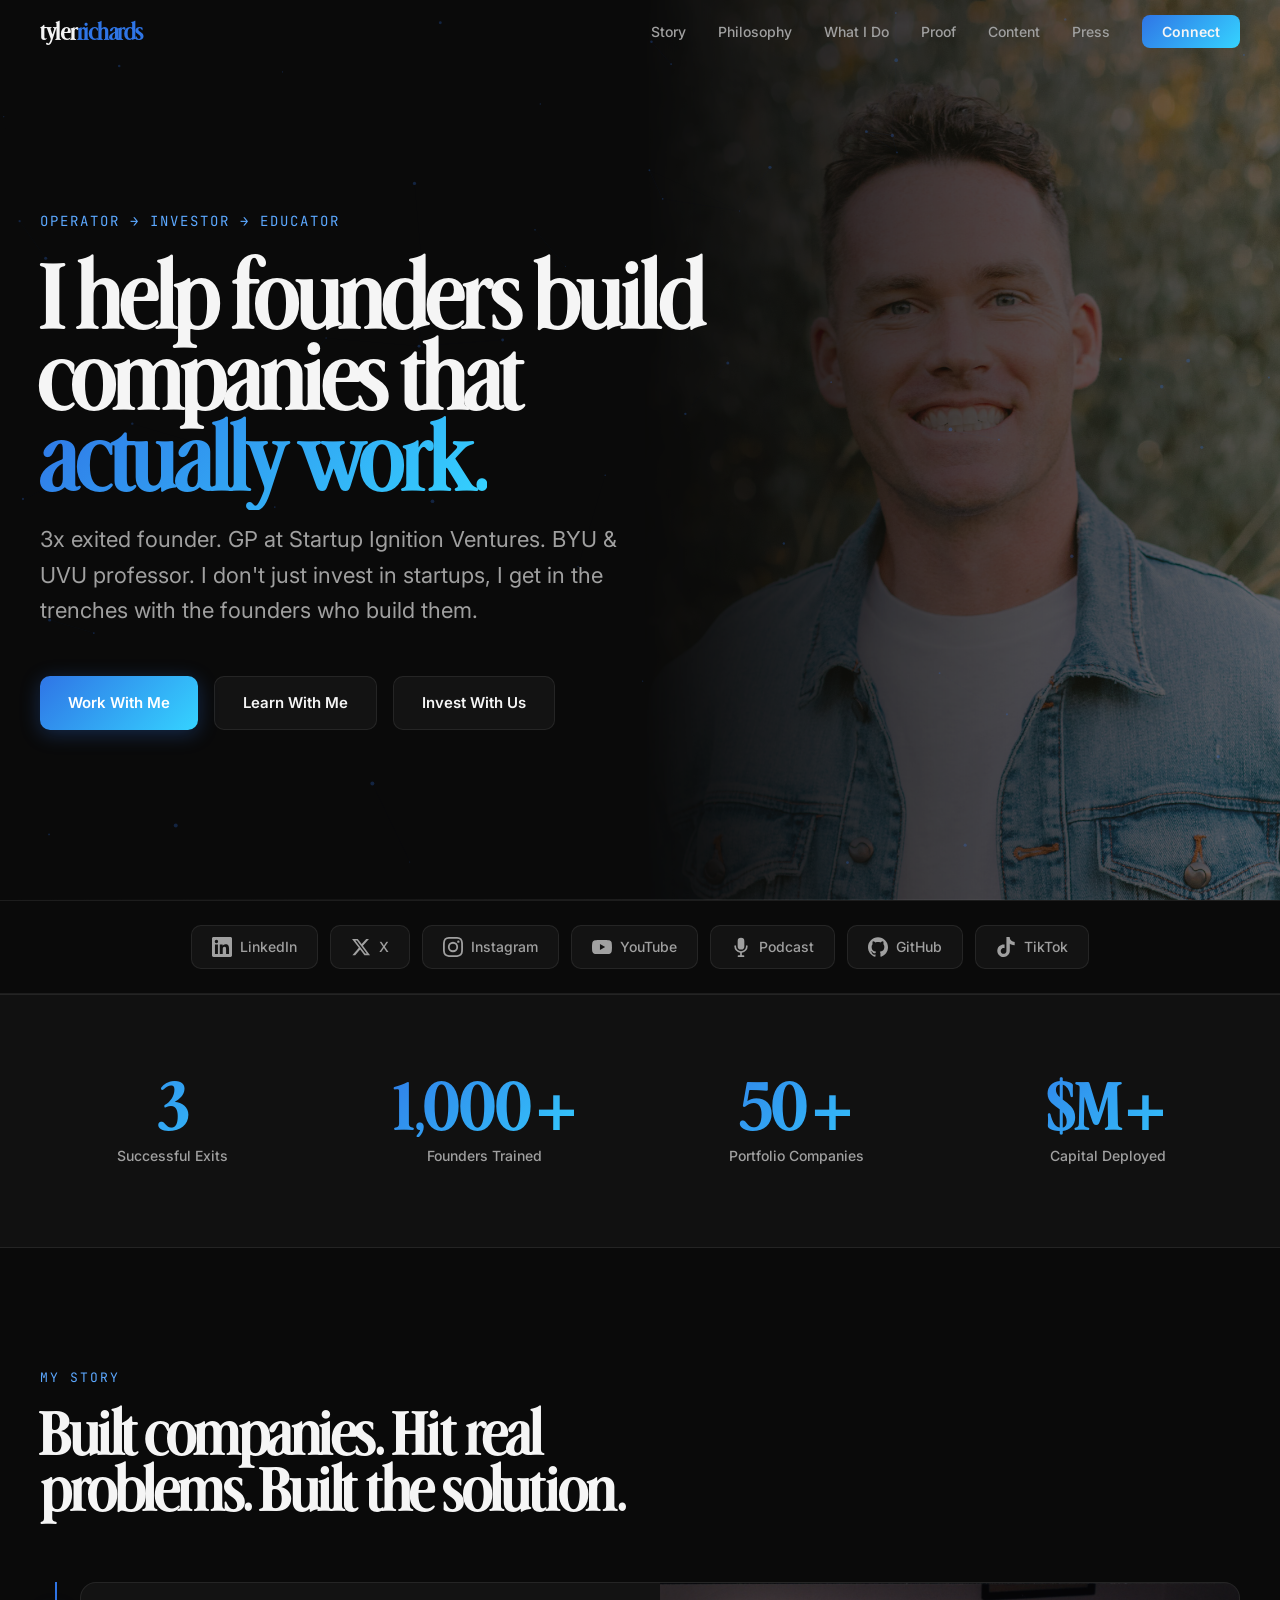
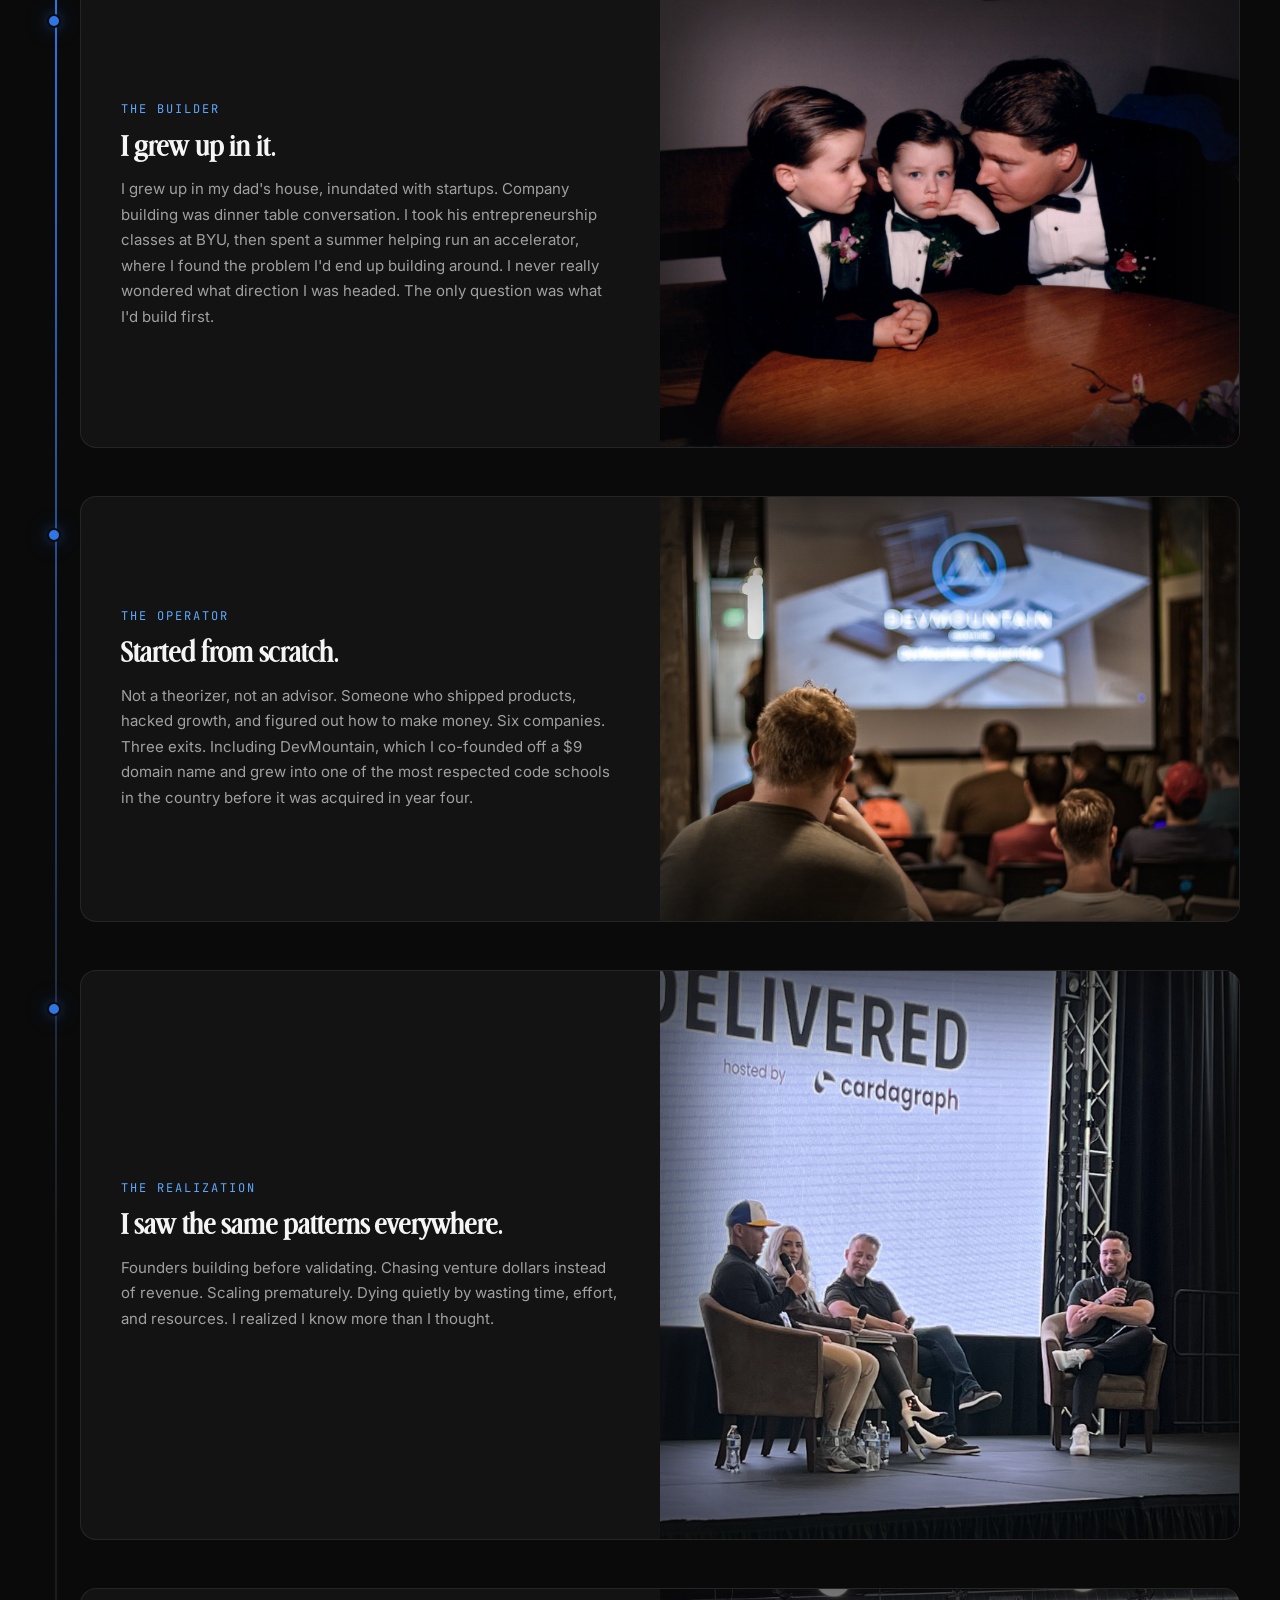
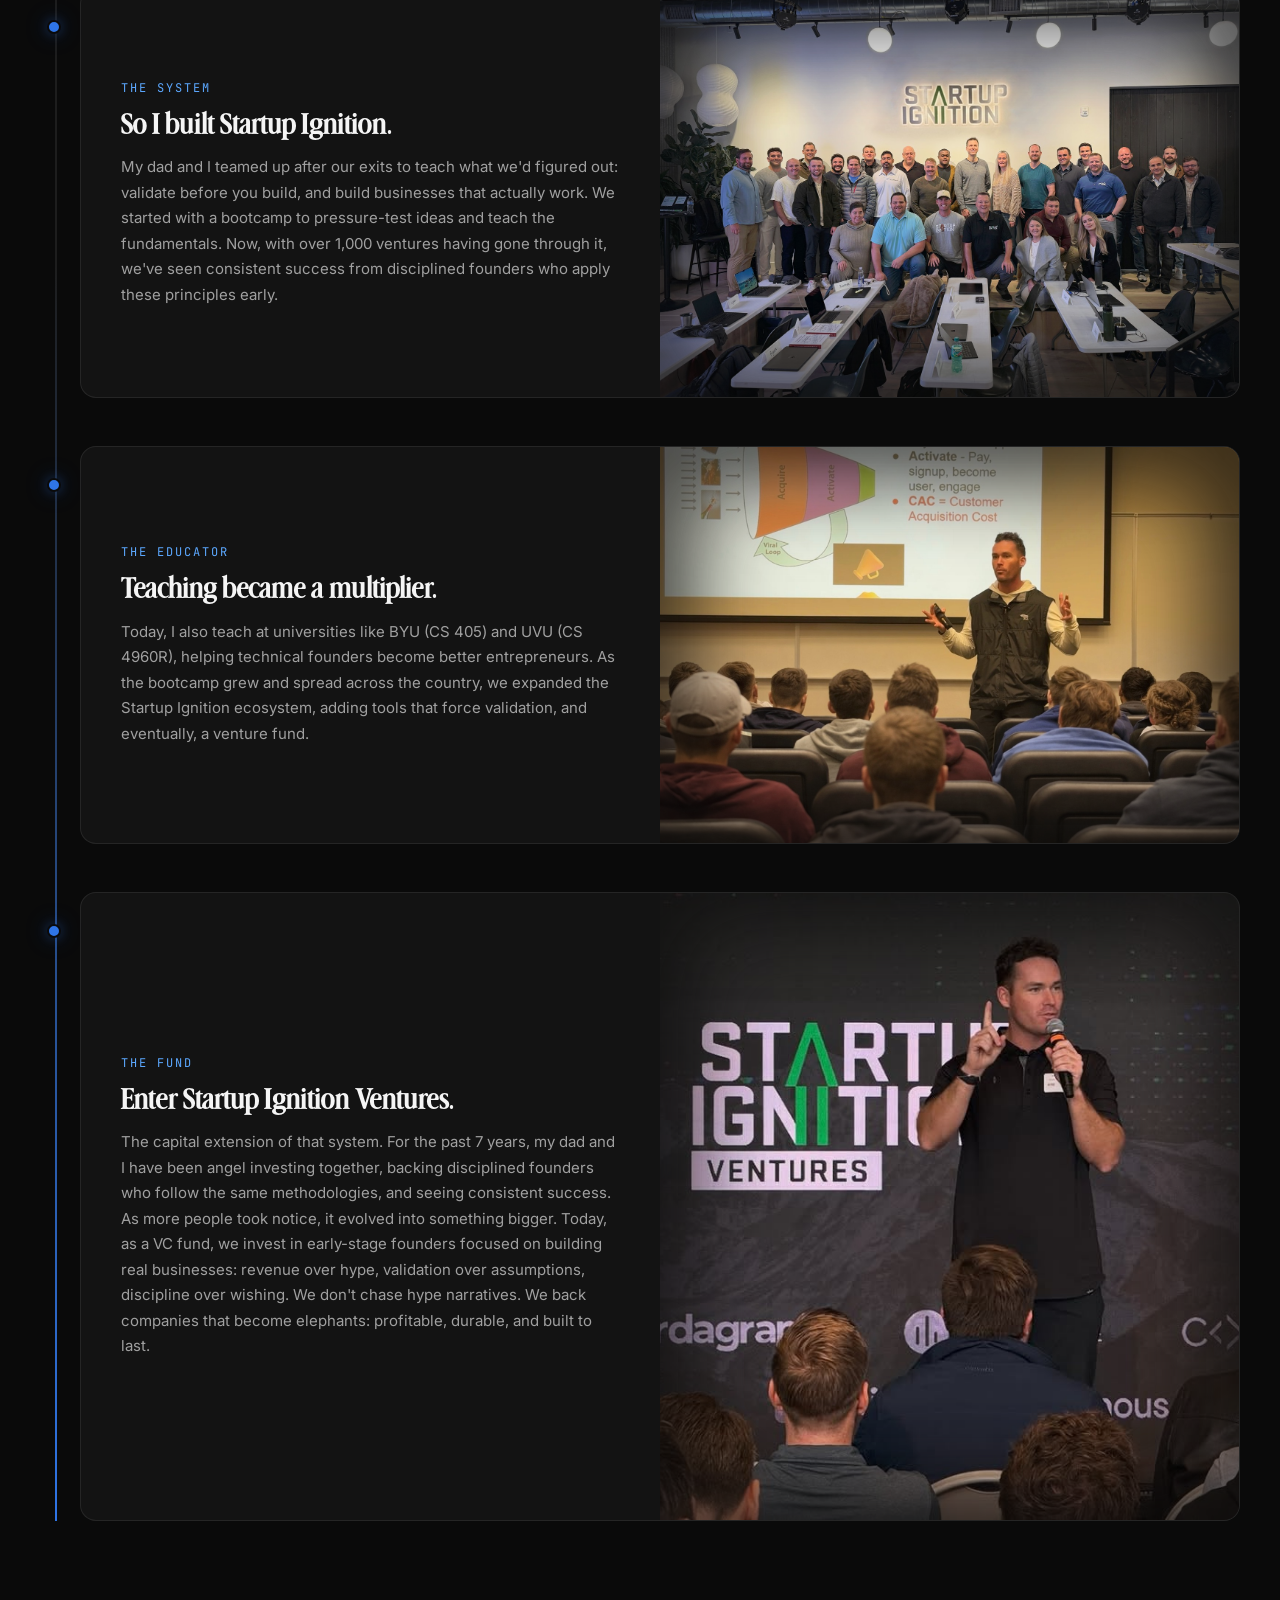
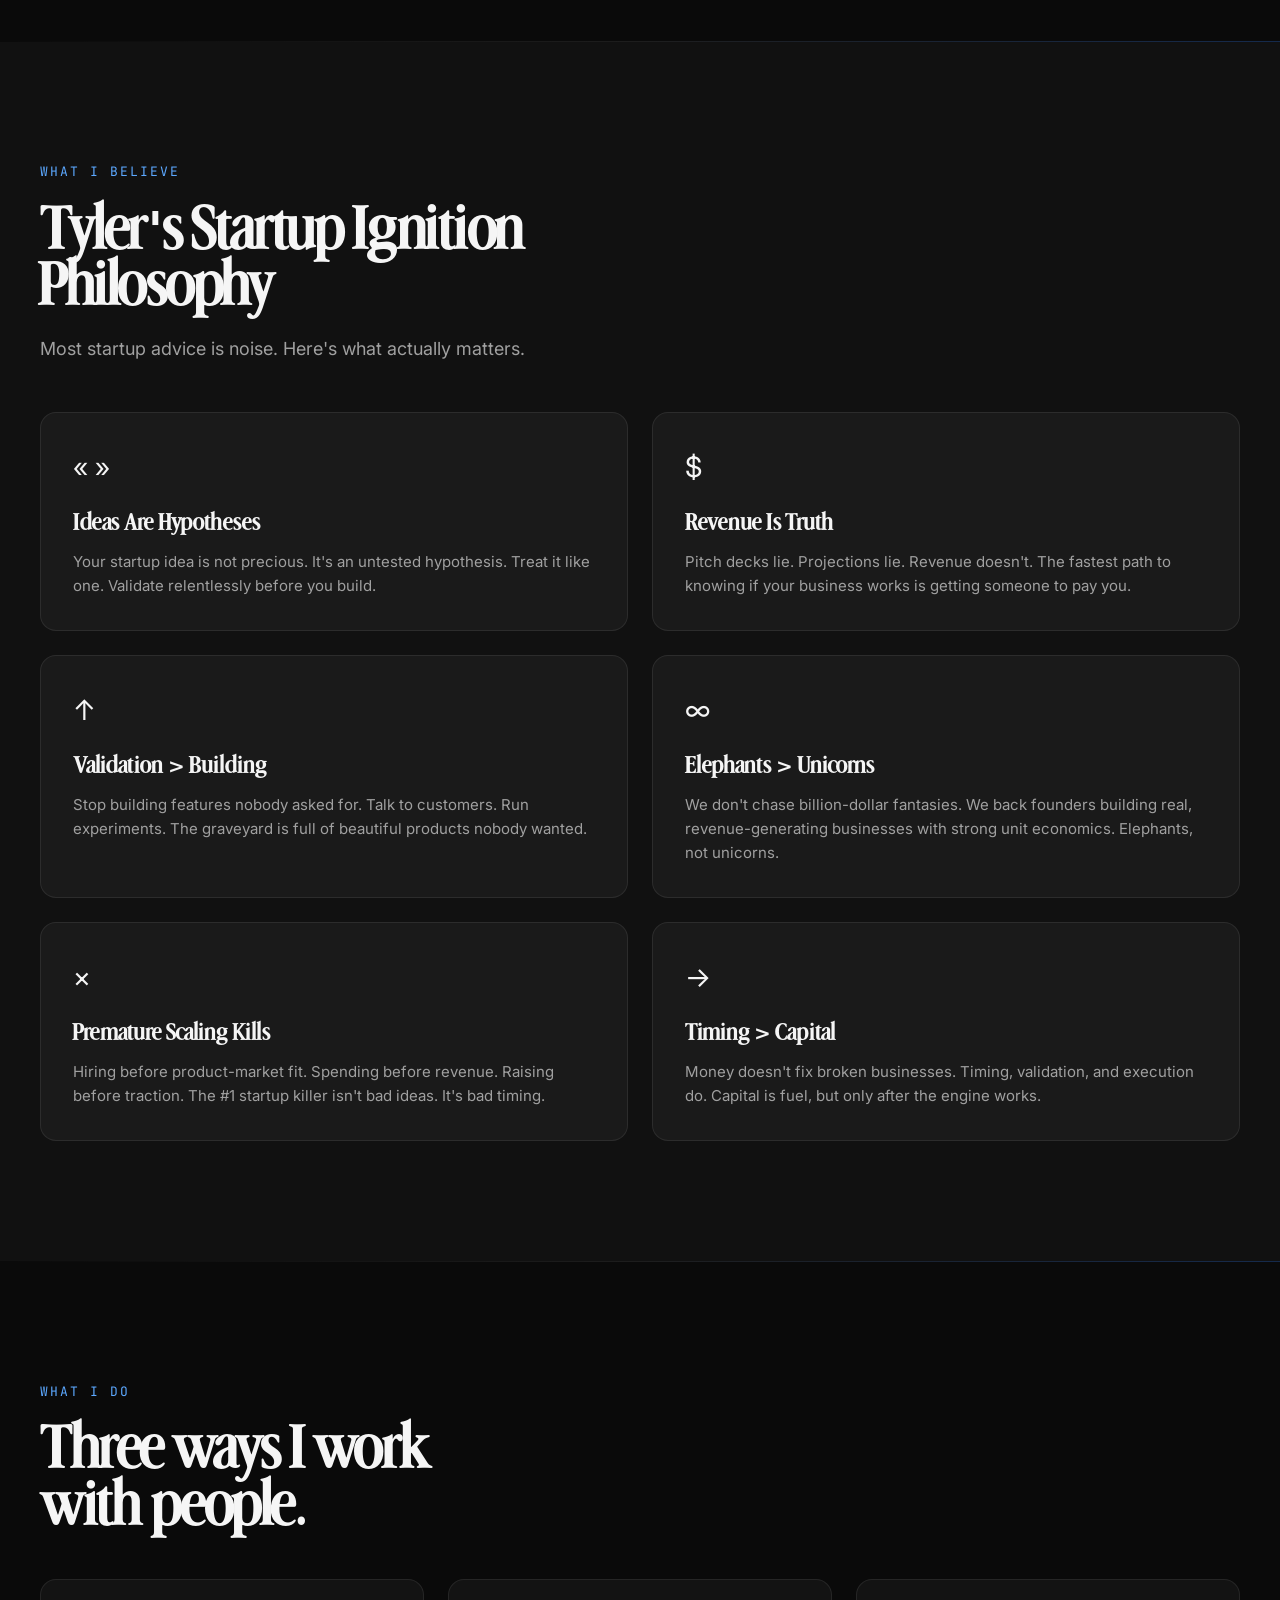
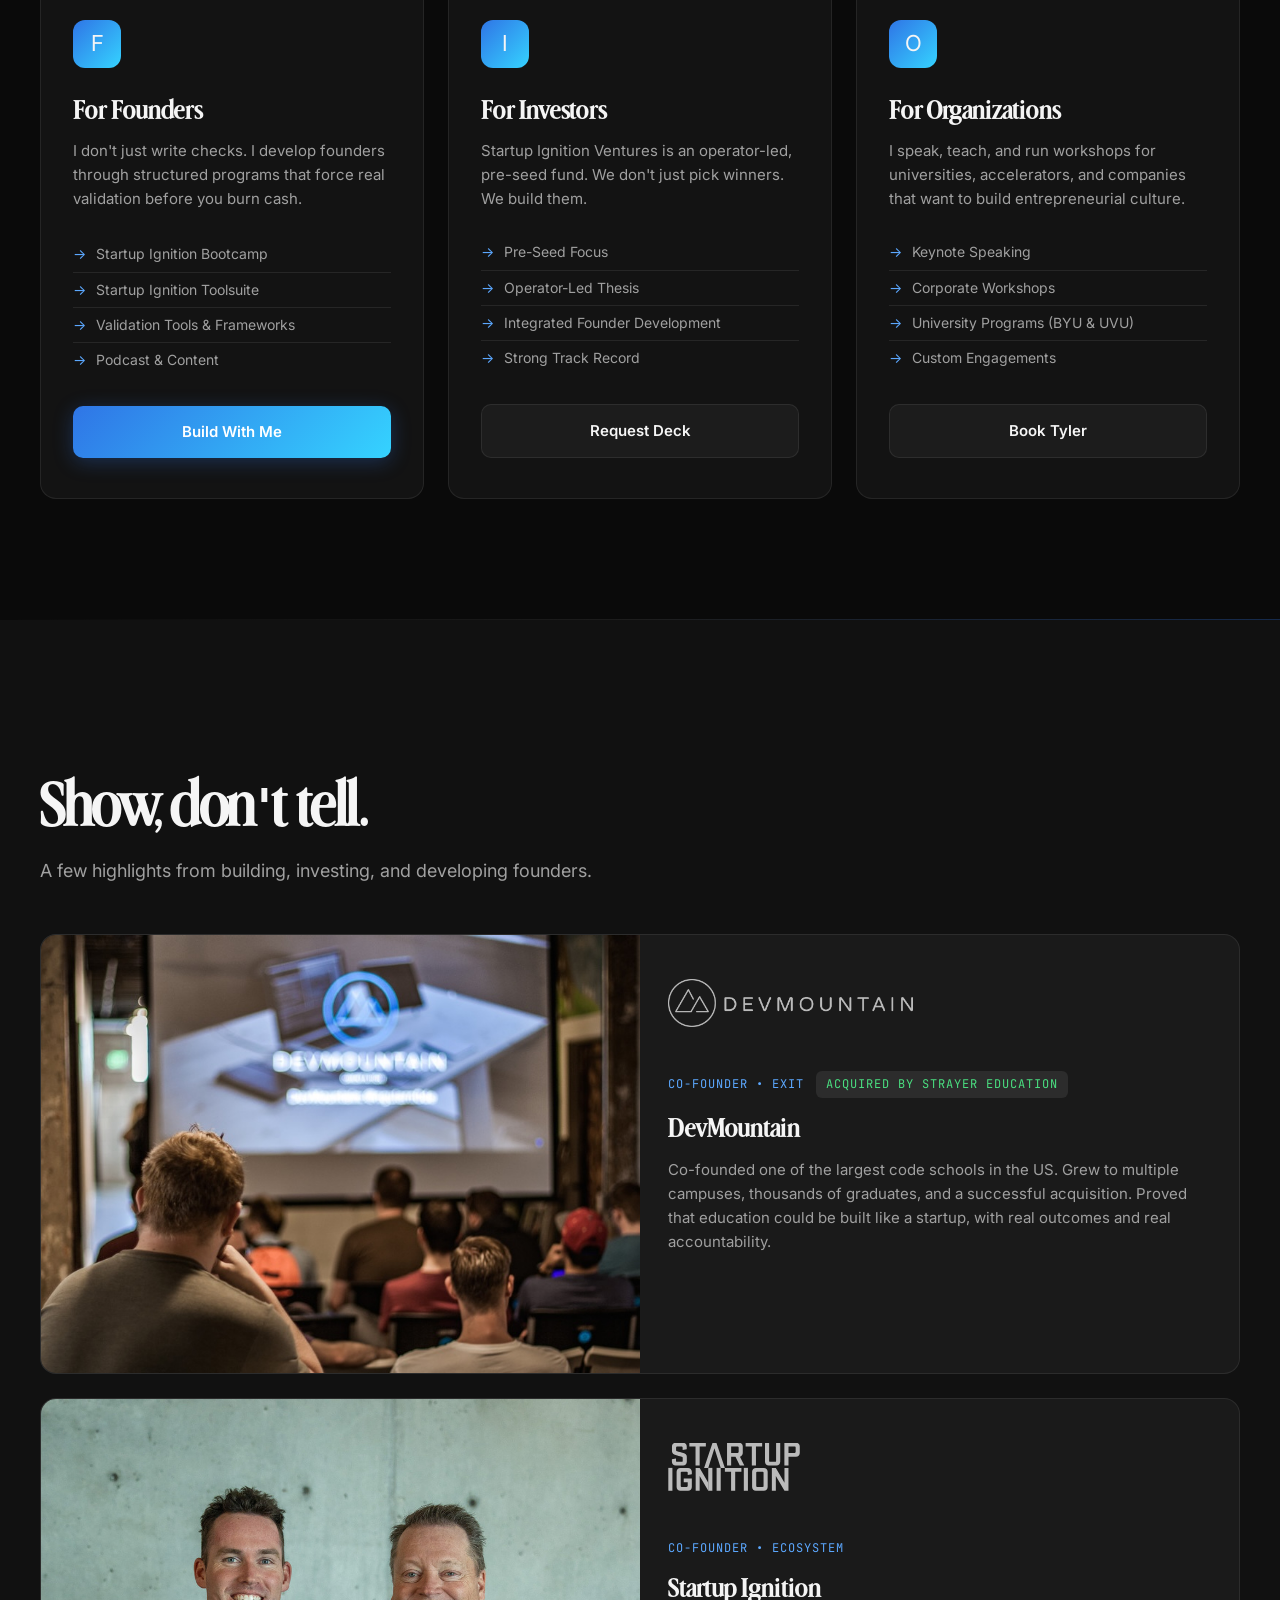
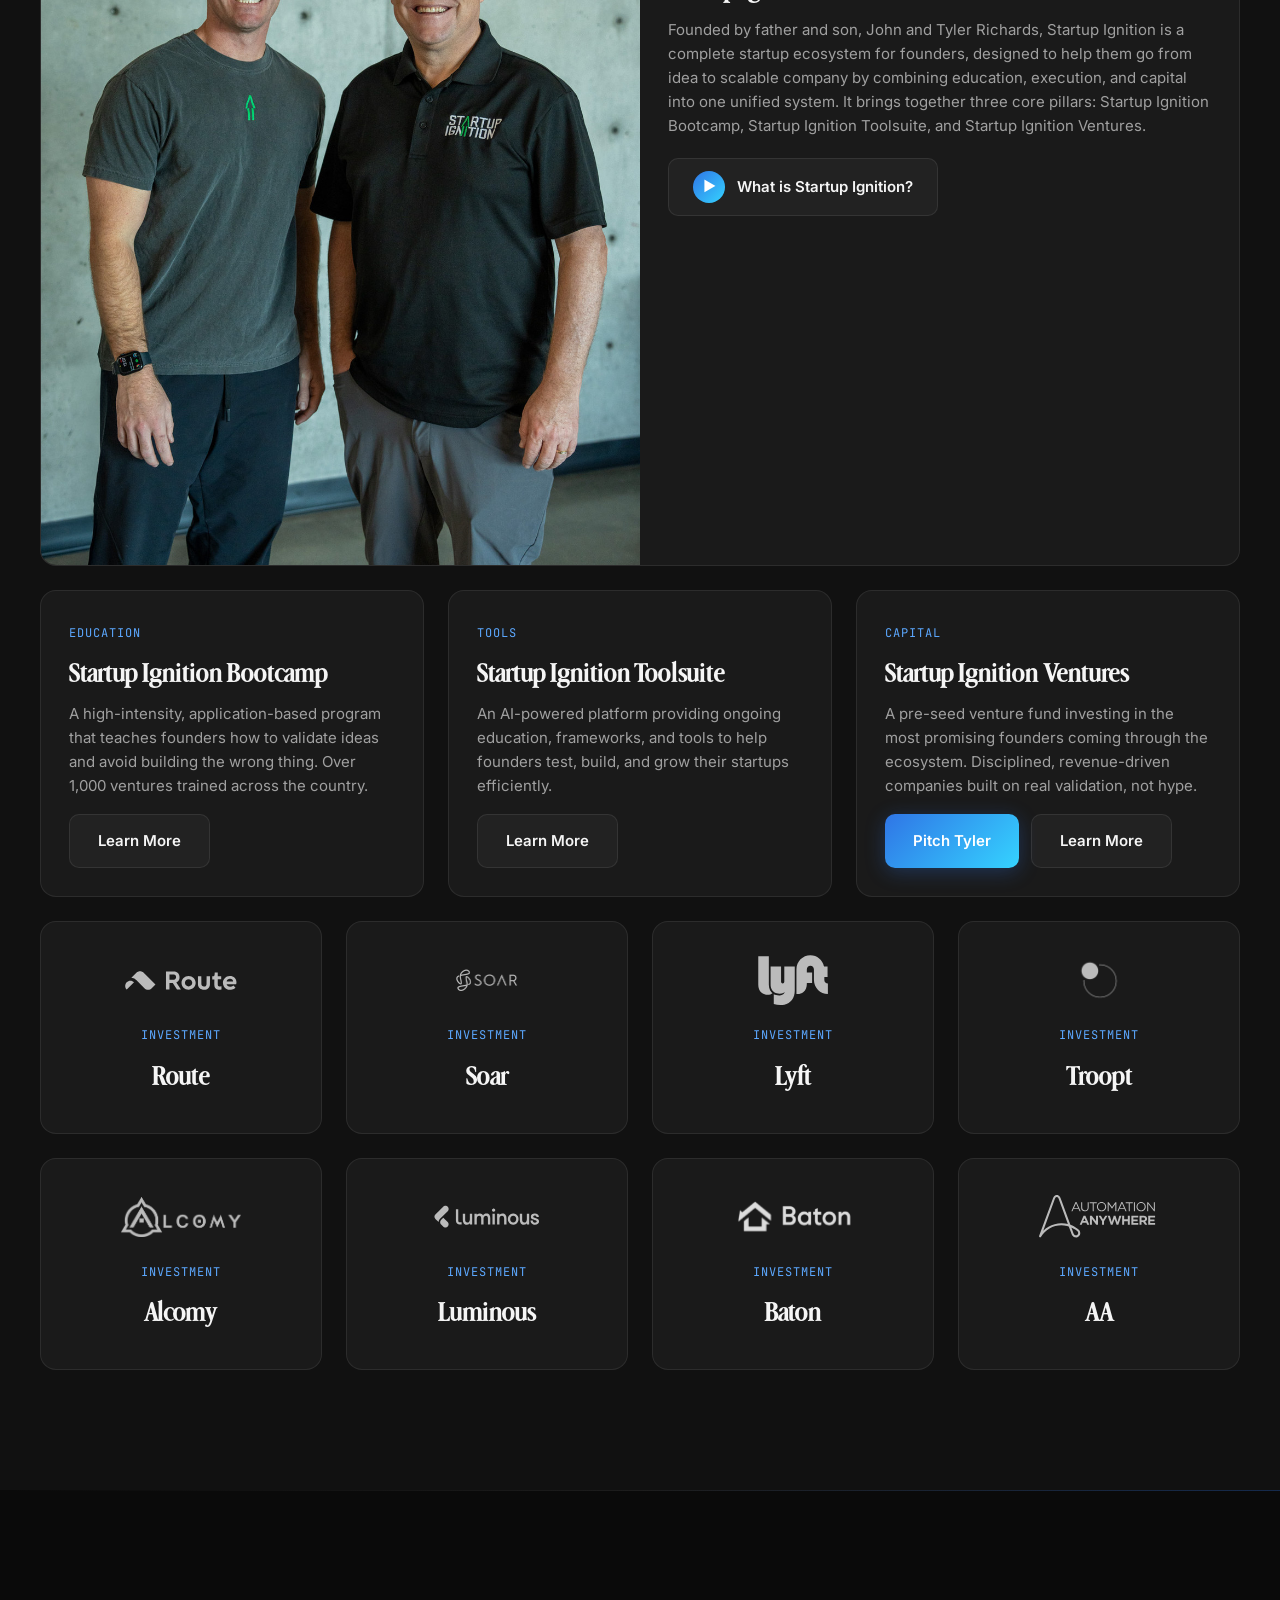
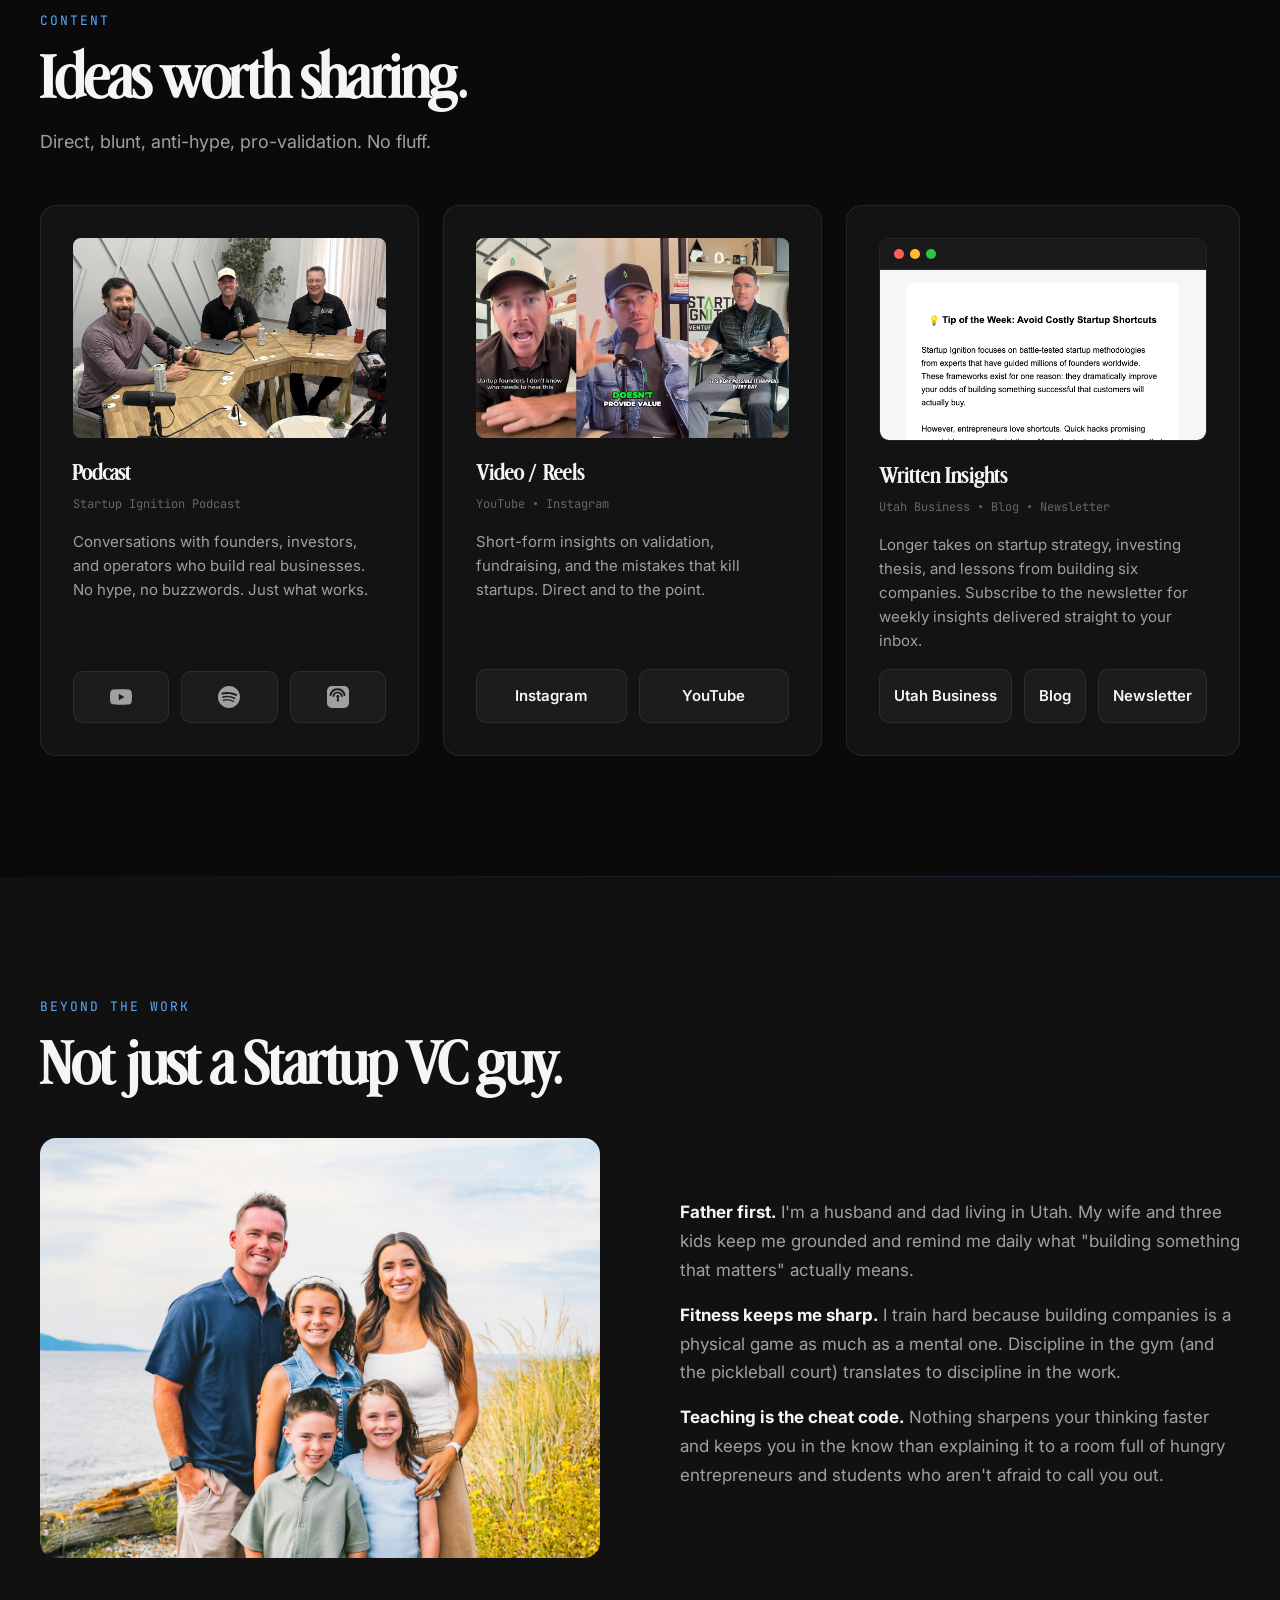
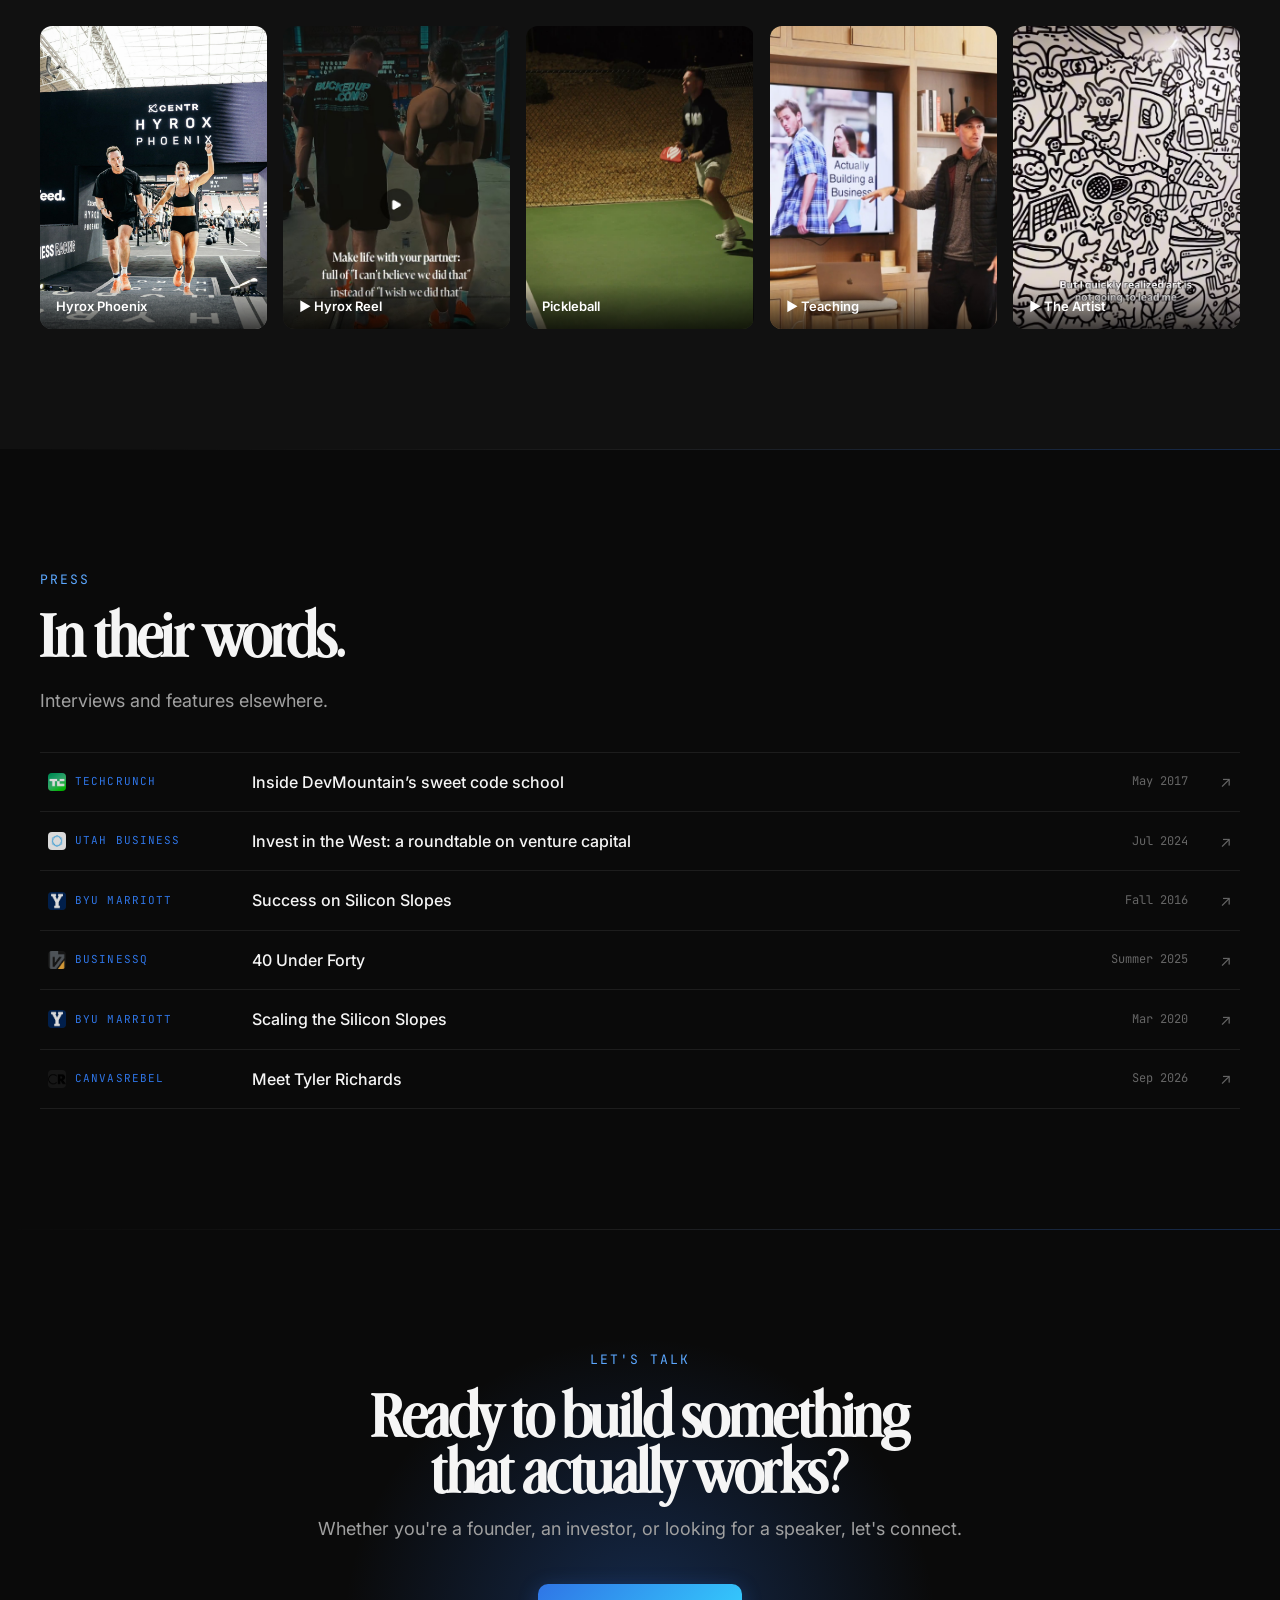
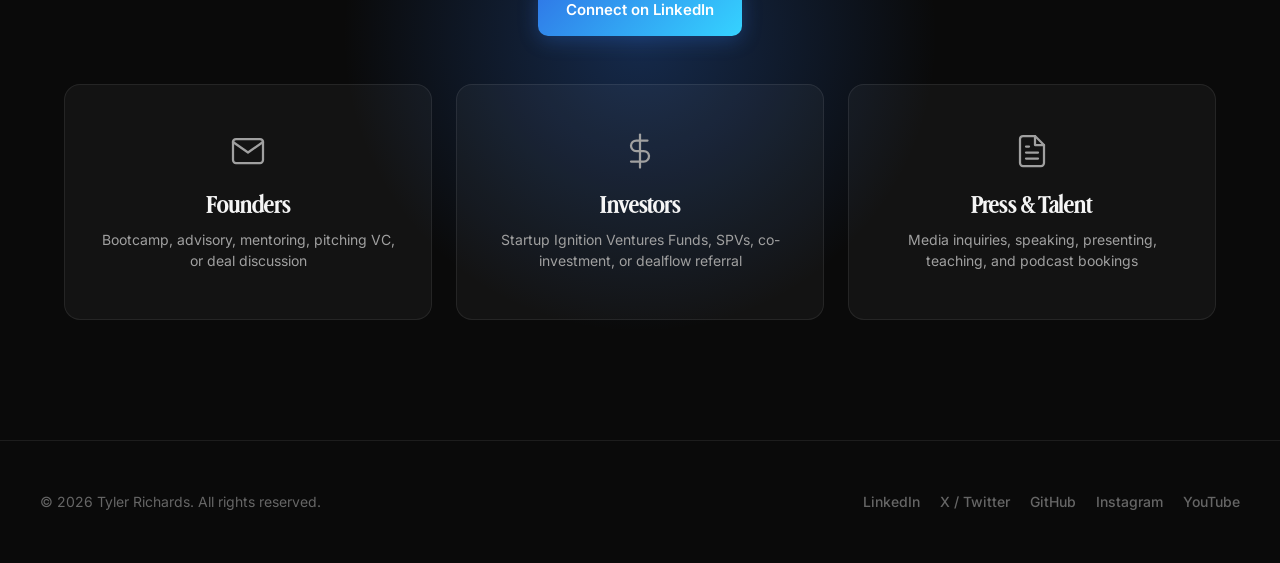
==== commit 19e979dc: "Blue favicons and apple-touch-icon Regenerate favicon.png (180px) and favicon.ico (16/32/48/64) from" ====
--- a/index.html
+++ b/index.html
@@ -26,6 +26,7 @@
   <!-- Favicon -->
   <link rel="icon" type="image/svg+xml" href="favicon.svg">
   <link rel="icon" href="favicon.ico">
+  <link rel="apple-touch-icon" href="favicon.png">
 
   <!-- Styles -->
   <link rel="stylesheet" href="css/site.css">
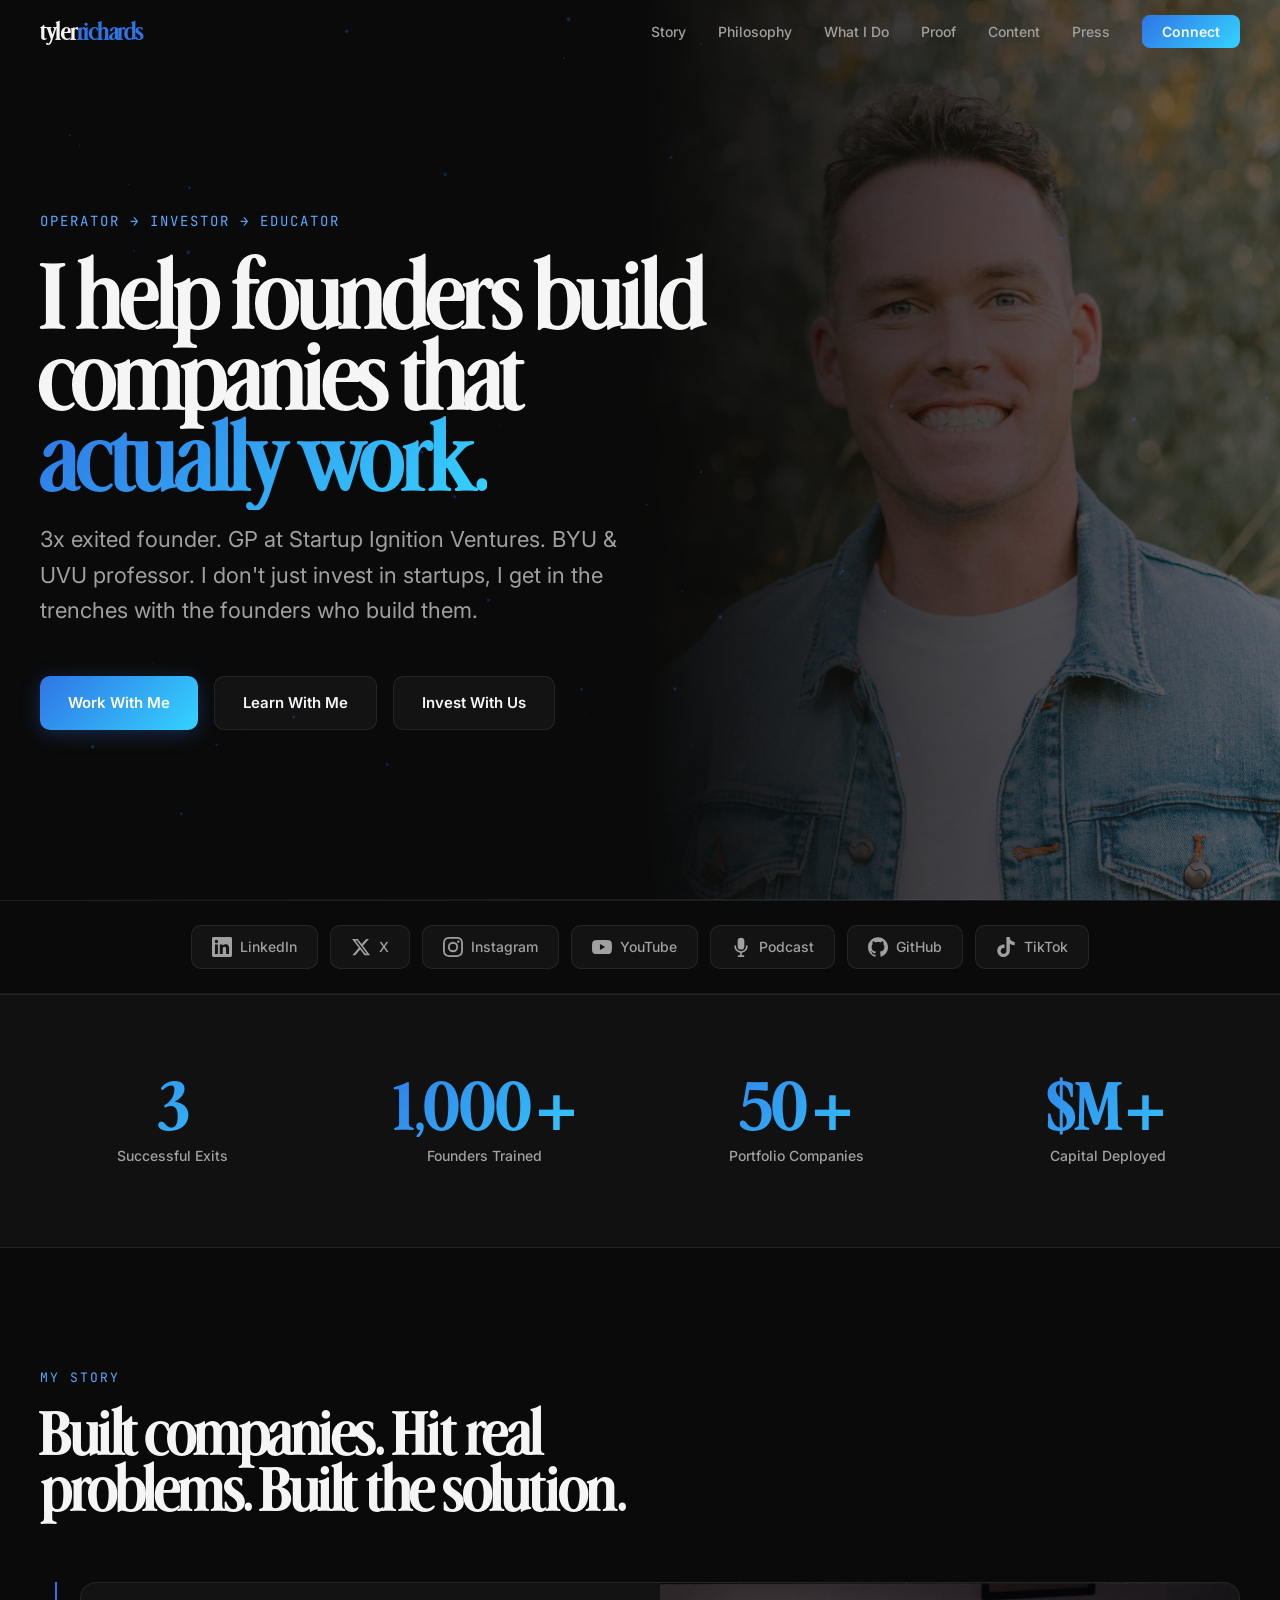
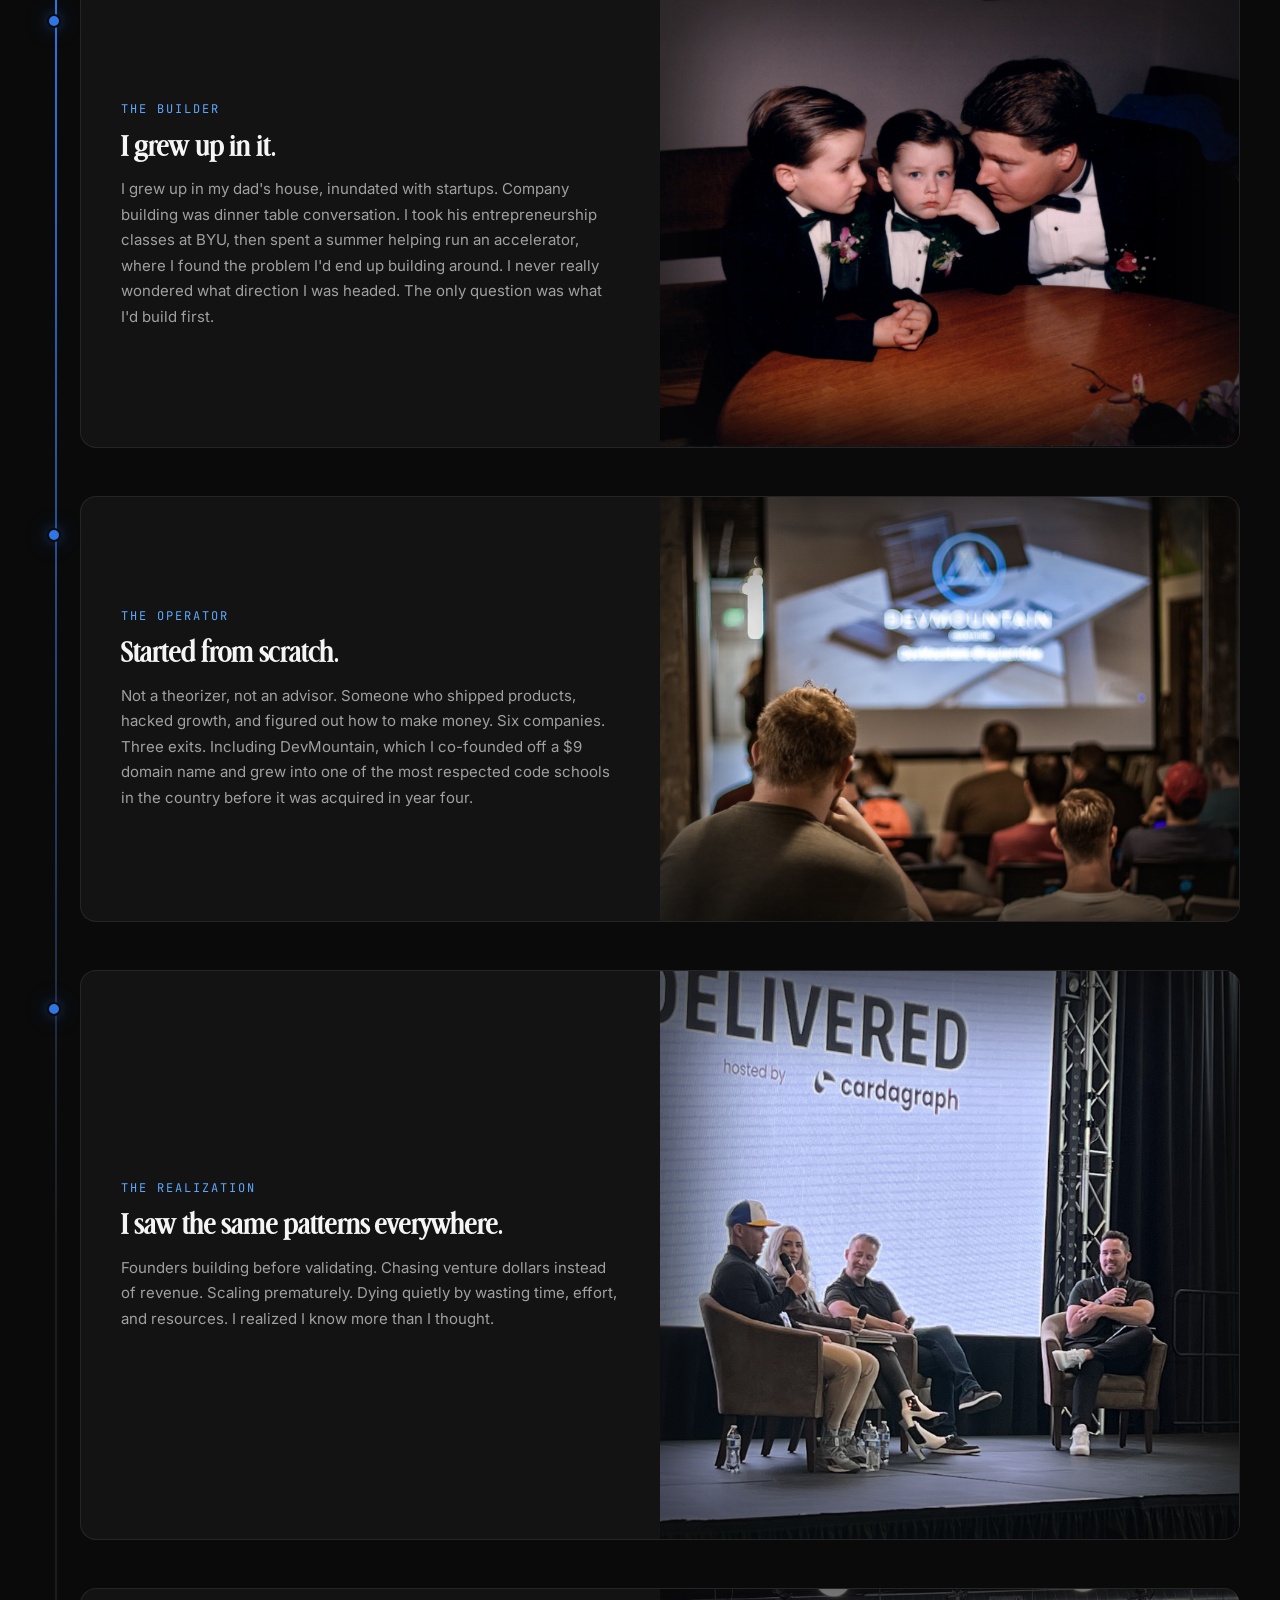
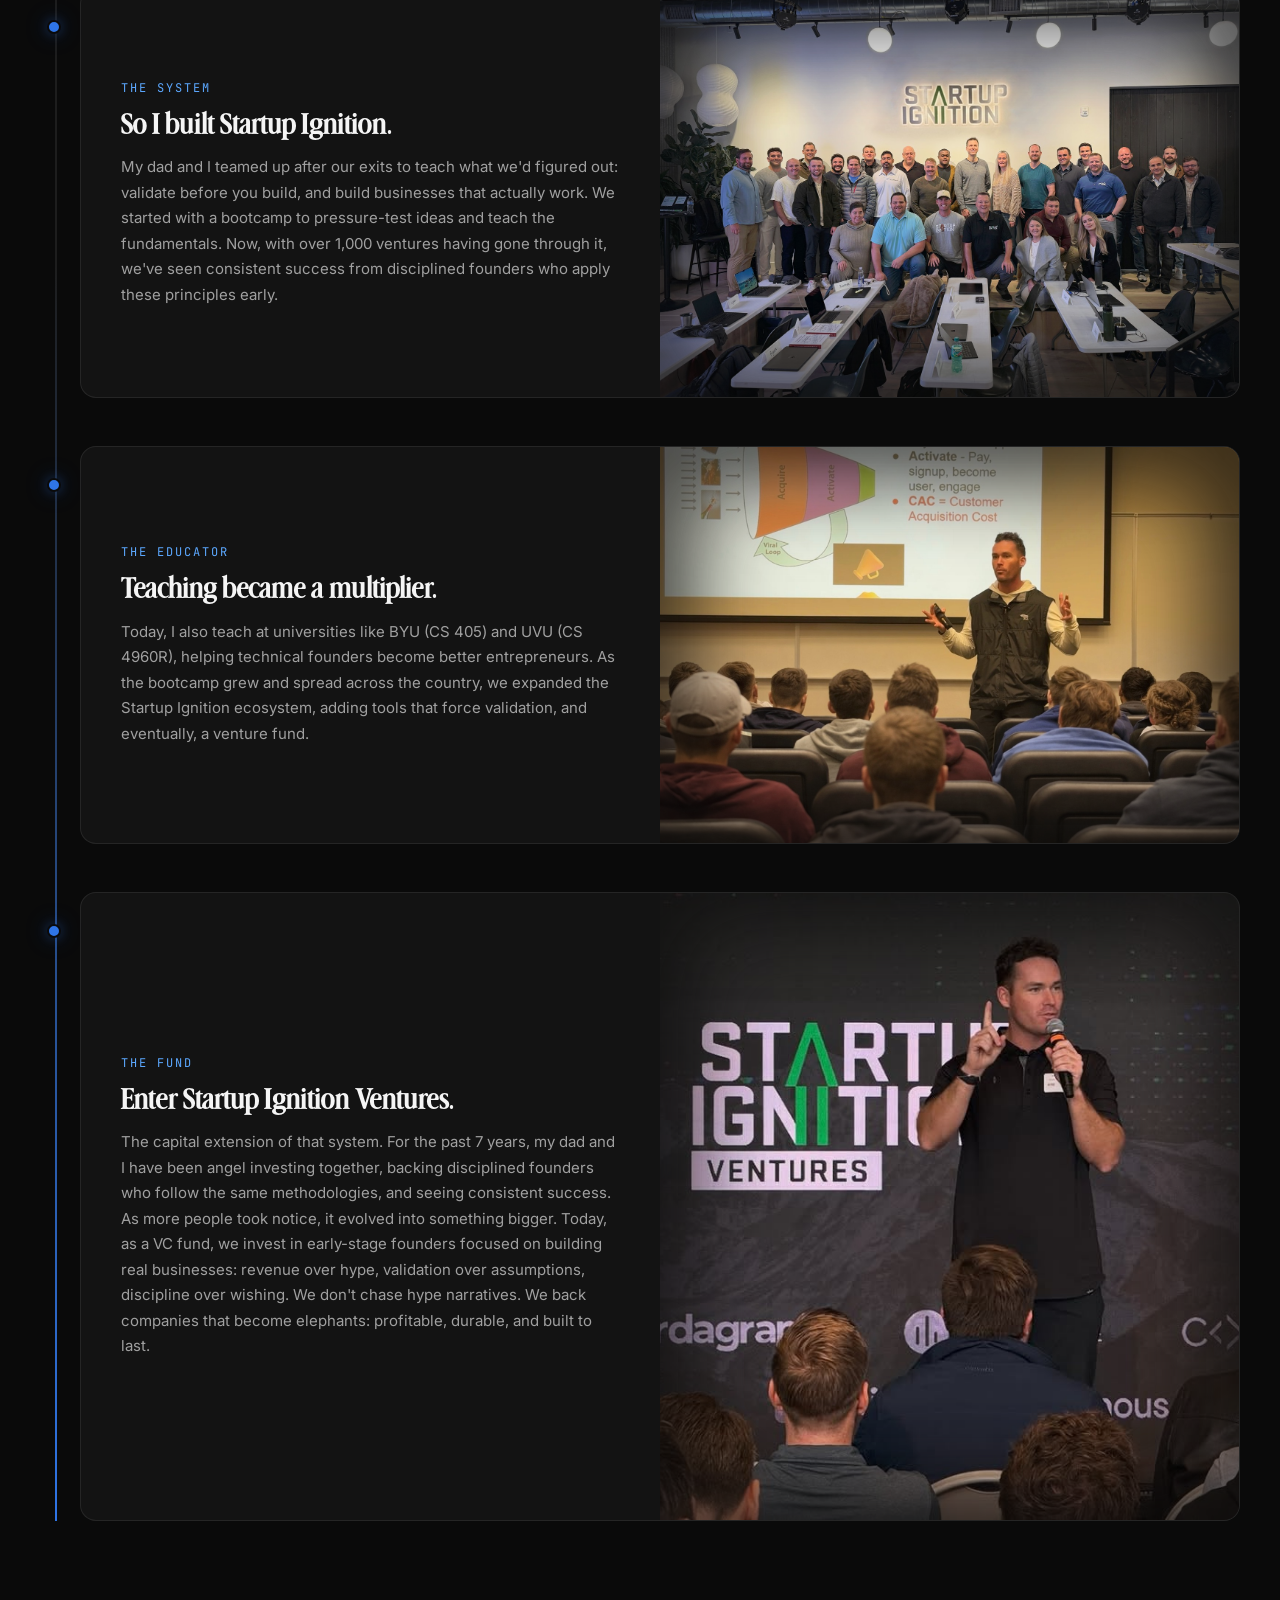
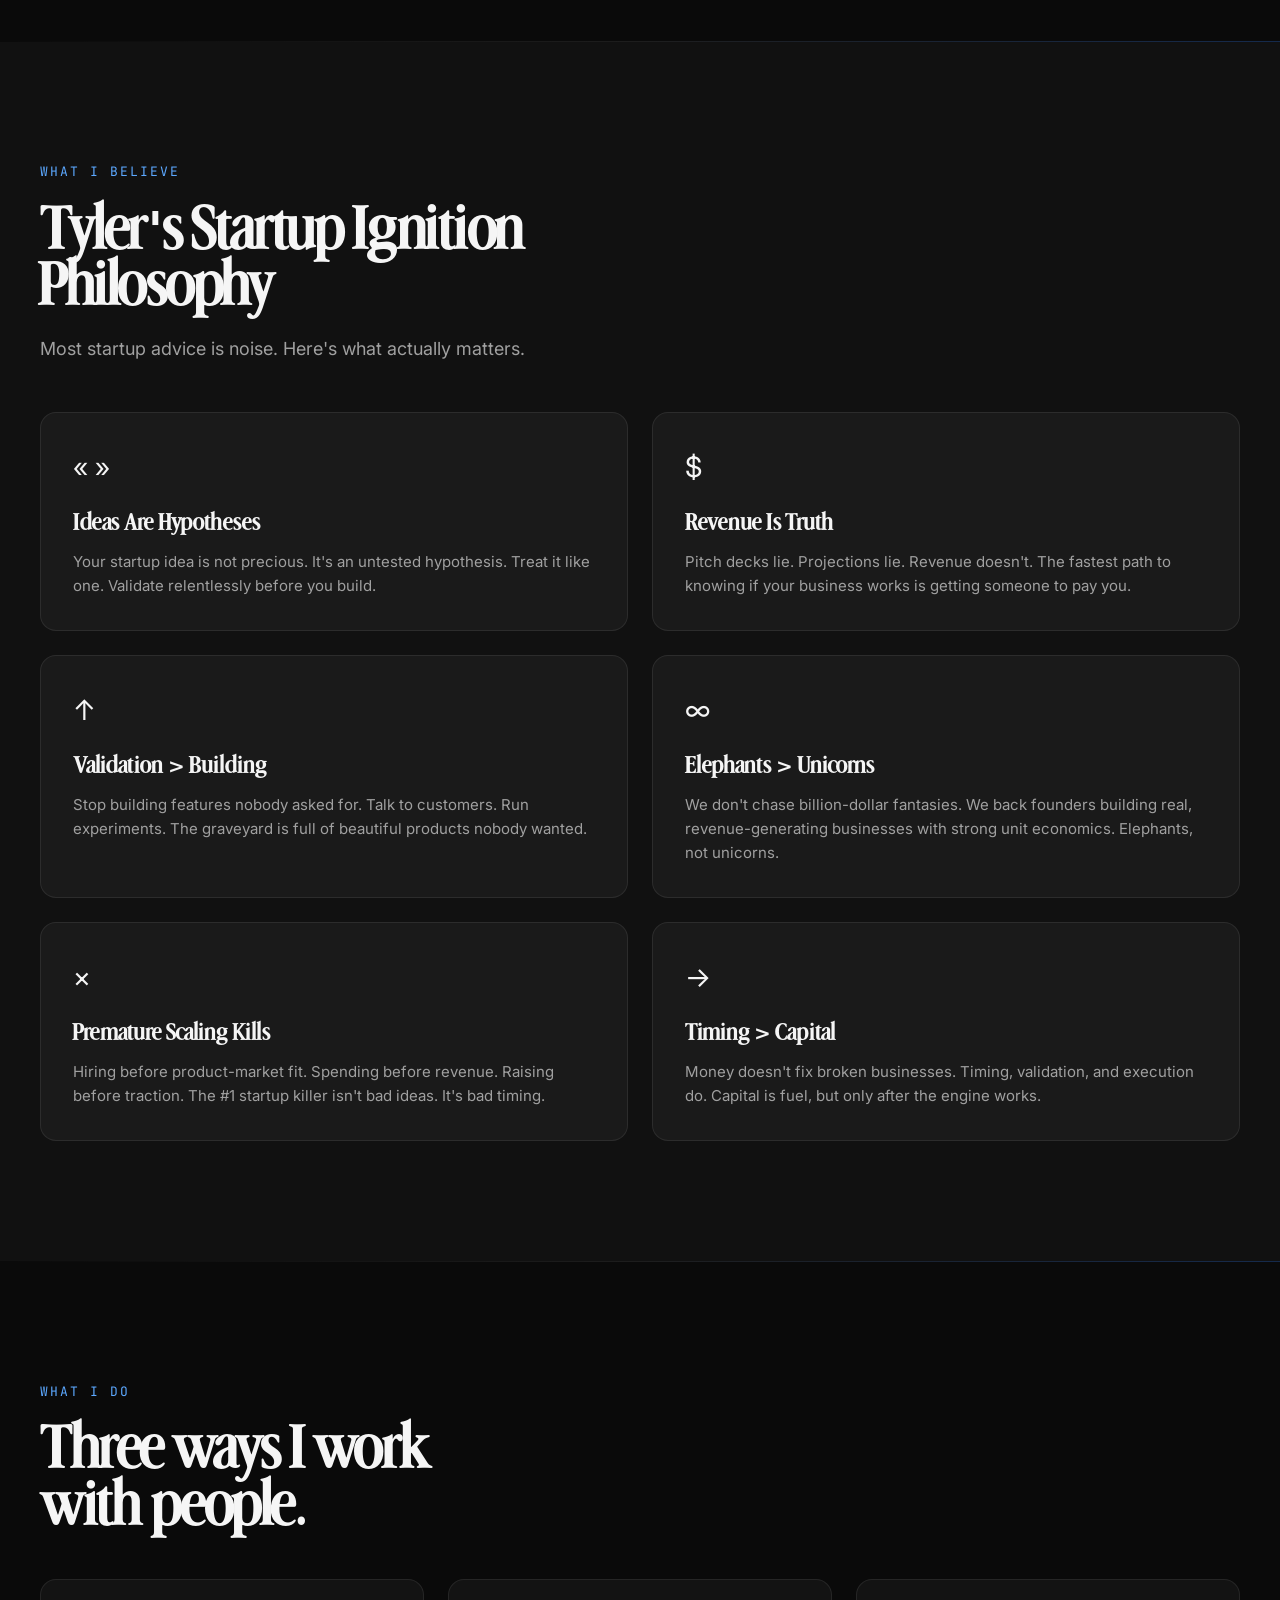
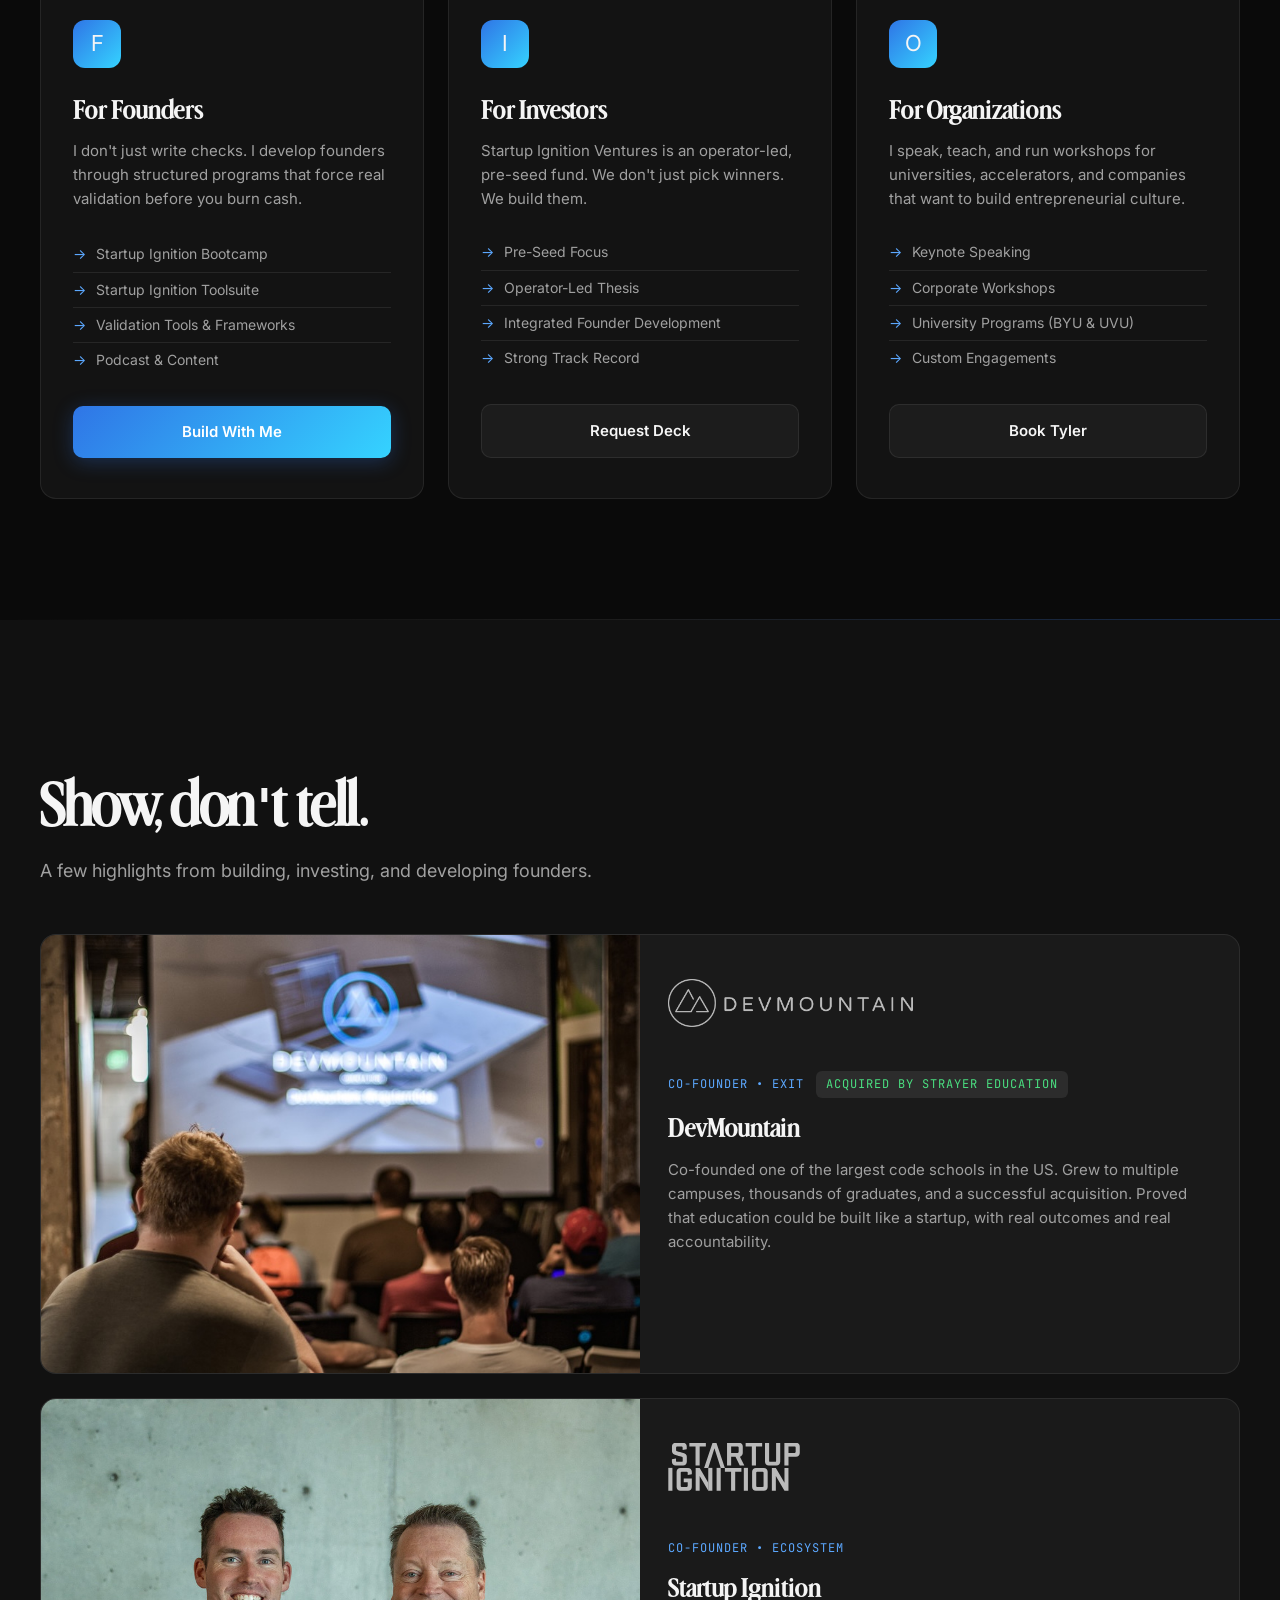
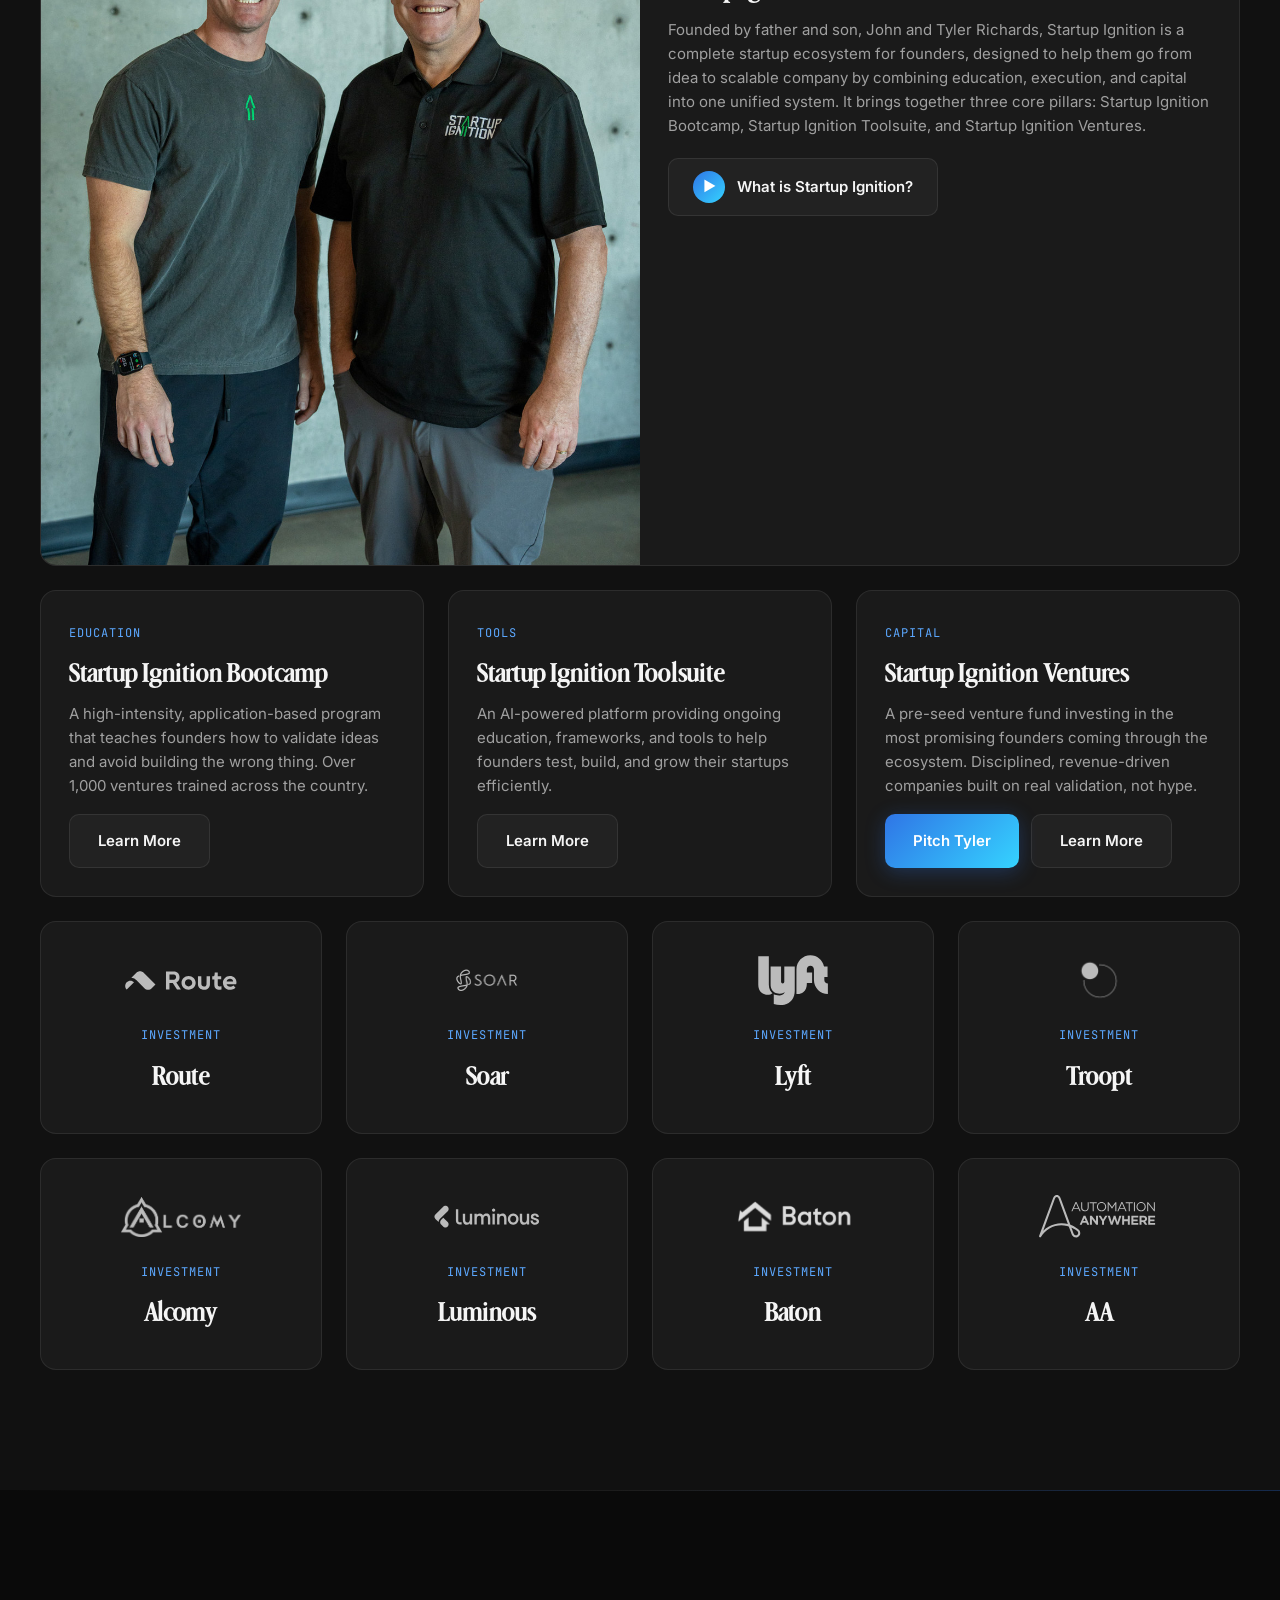
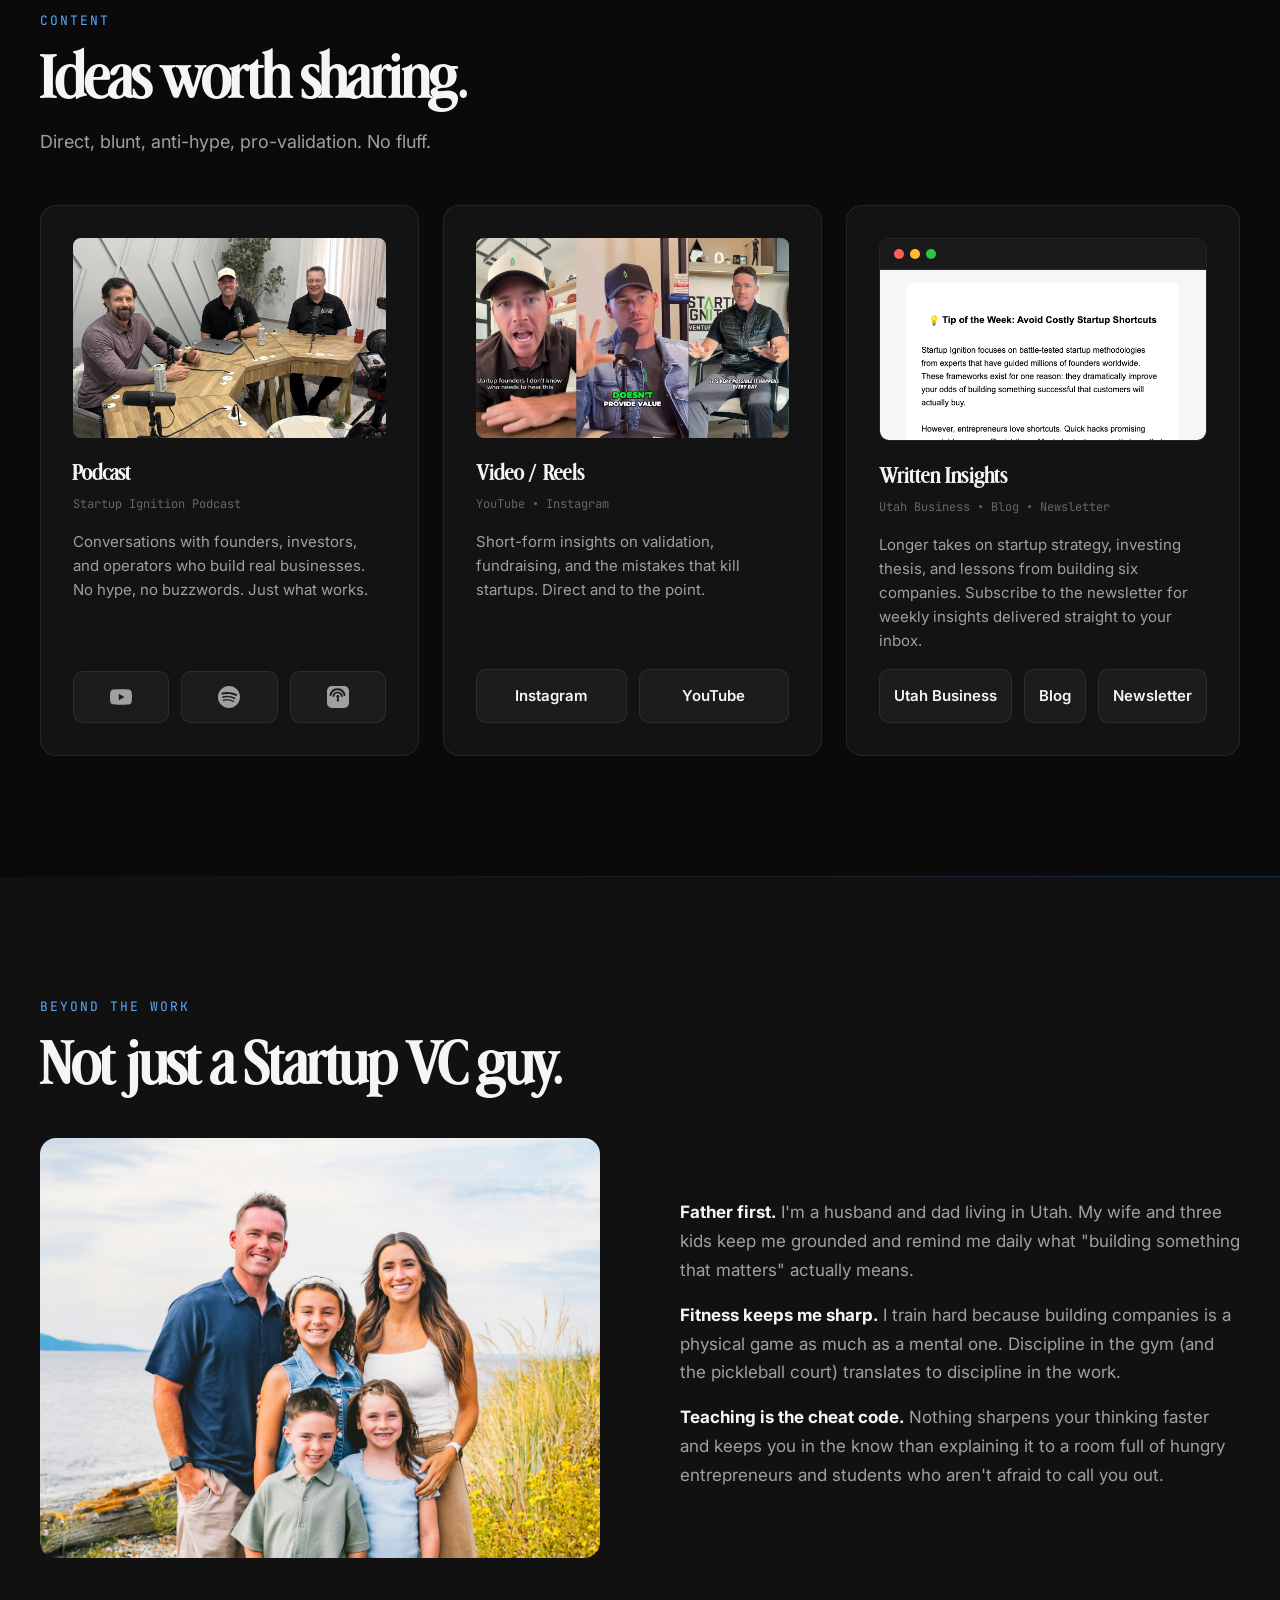
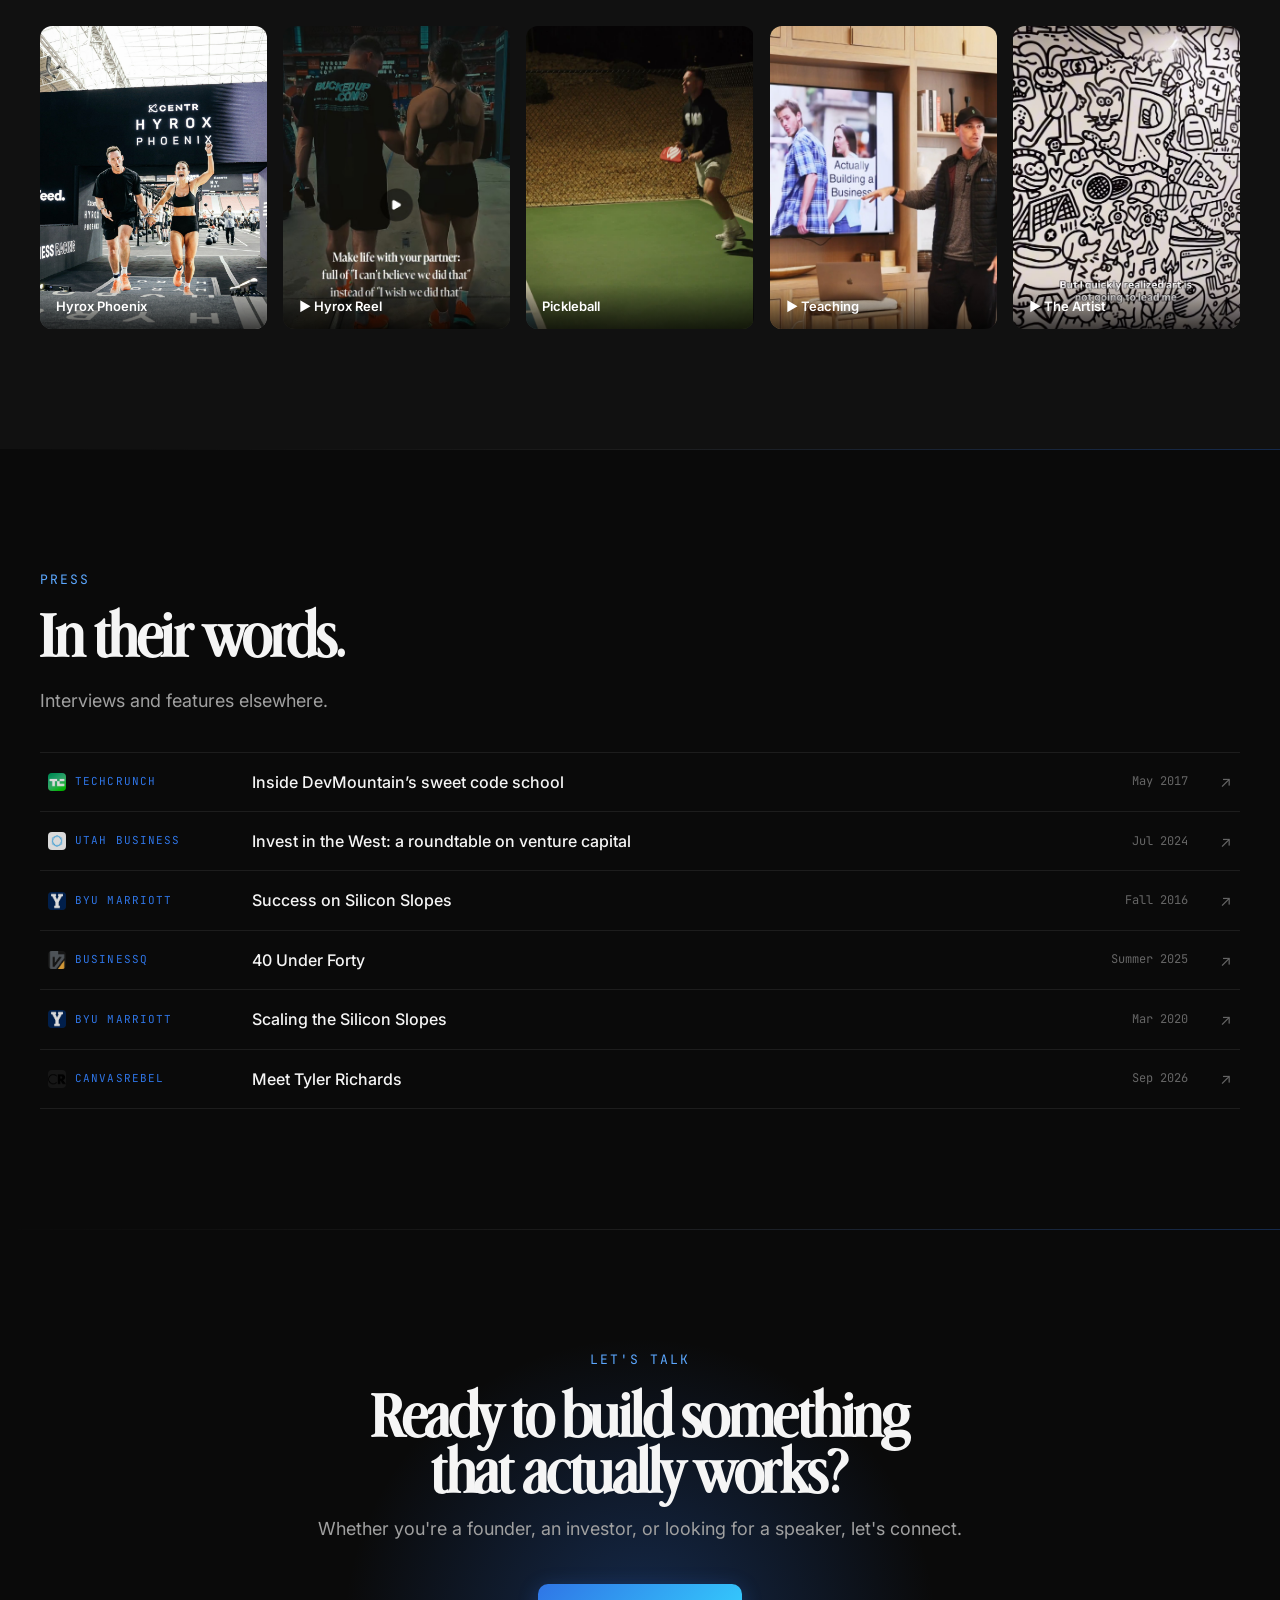
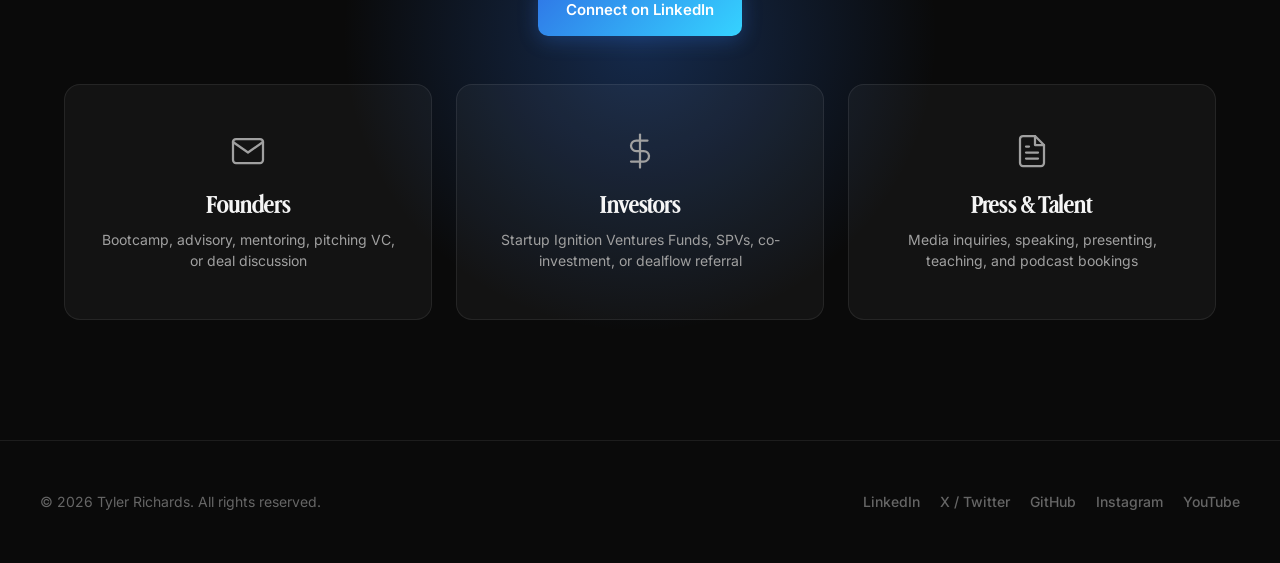
==== commit e911eae1: "Fix Open Graph: own domain, real 1200x630 card, canonical The og:image and og:url still pointed at t" ====
--- a/index.html
+++ b/index.html
@@ -6,17 +6,22 @@
   <title>Tyler Richards | 3x Exited Founder. Investor. VC. Startup Educator.</title>
   <meta name="description" content="I help founders build companies that actually work. Building Startup Ignition and GP at Startup Ignition Ventures.">
   <meta name="author" content="Tyler Richards">
+  <link rel="canonical" href="https://tylerjordanrichards.com/">
 
   <!-- Open Graph -->
   <meta property="og:title" content="Tyler Richards | 3x Exited Founder. Investor. VC. Startup Educator.">
   <meta property="og:description" content="I help founders build companies that actually work. Building Startup Ignition and GP at Startup Ignition Ventures.">
   <meta property="og:type" content="website">
-  <meta property="og:image" content="https://trich.me/img/og-card.png">
-  <meta property="og:url" content="https://trich.me">
+  <meta property="og:image" content="https://tylerjordanrichards.com/img/og-card.jpg">
+  <meta property="og:image:width" content="1200">
+  <meta property="og:image:height" content="630">
+  <meta property="og:image:alt" content="Tyler Richards. I help founders build companies that actually work.">
+  <meta property="og:url" content="https://tylerjordanrichards.com/">
+  <meta property="og:site_name" content="Tyler Richards">
   <meta name="twitter:card" content="summary_large_image">
   <meta name="twitter:title" content="Tyler Richards | 3x Exited Founder. Investor. VC. Startup Educator.">
   <meta name="twitter:description" content="I help founders build companies that actually work. Building Startup Ignition and GP at Startup Ignition Ventures.">
-  <meta name="twitter:image" content="https://trich.me/img/og-card.png">
+  <meta name="twitter:image" content="https://tylerjordanrichards.com/img/og-card.jpg">
 
   <!-- Fonts -->
   <link rel="preconnect" href="https://fonts.googleapis.com">
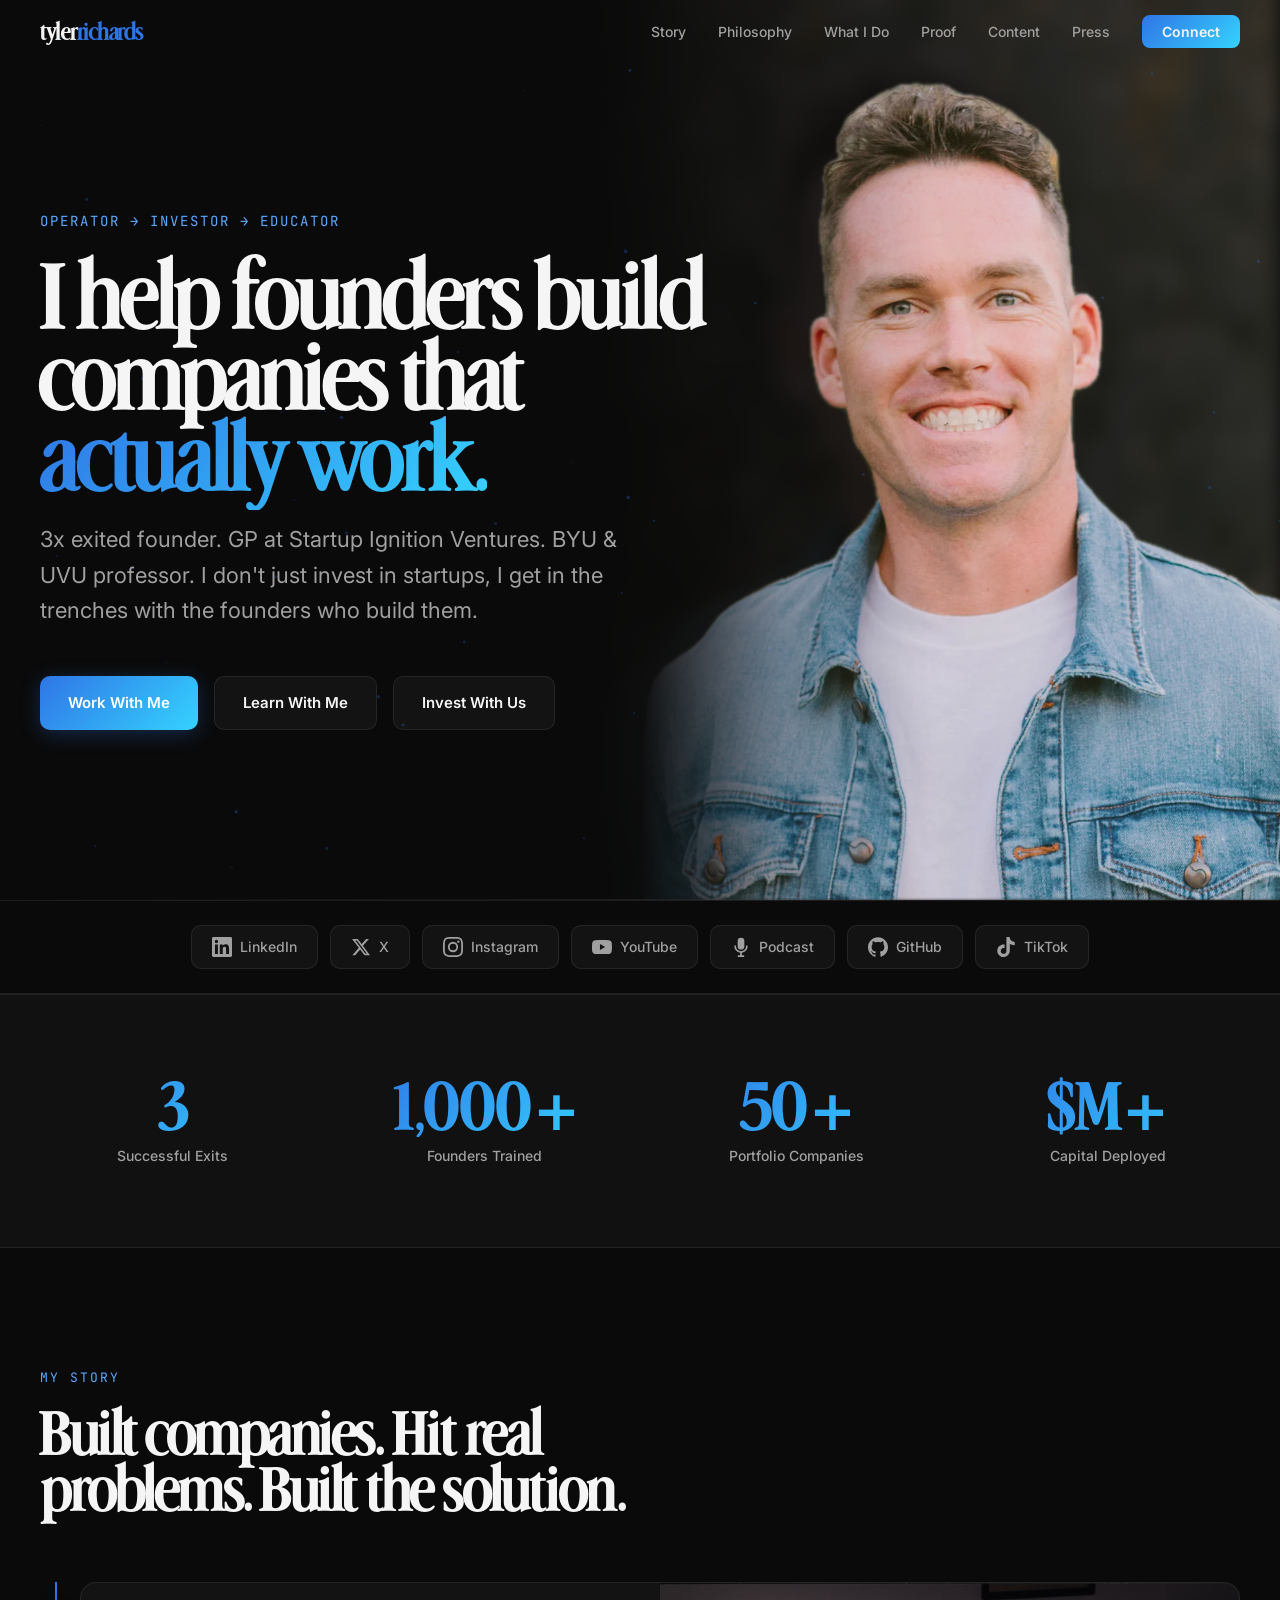
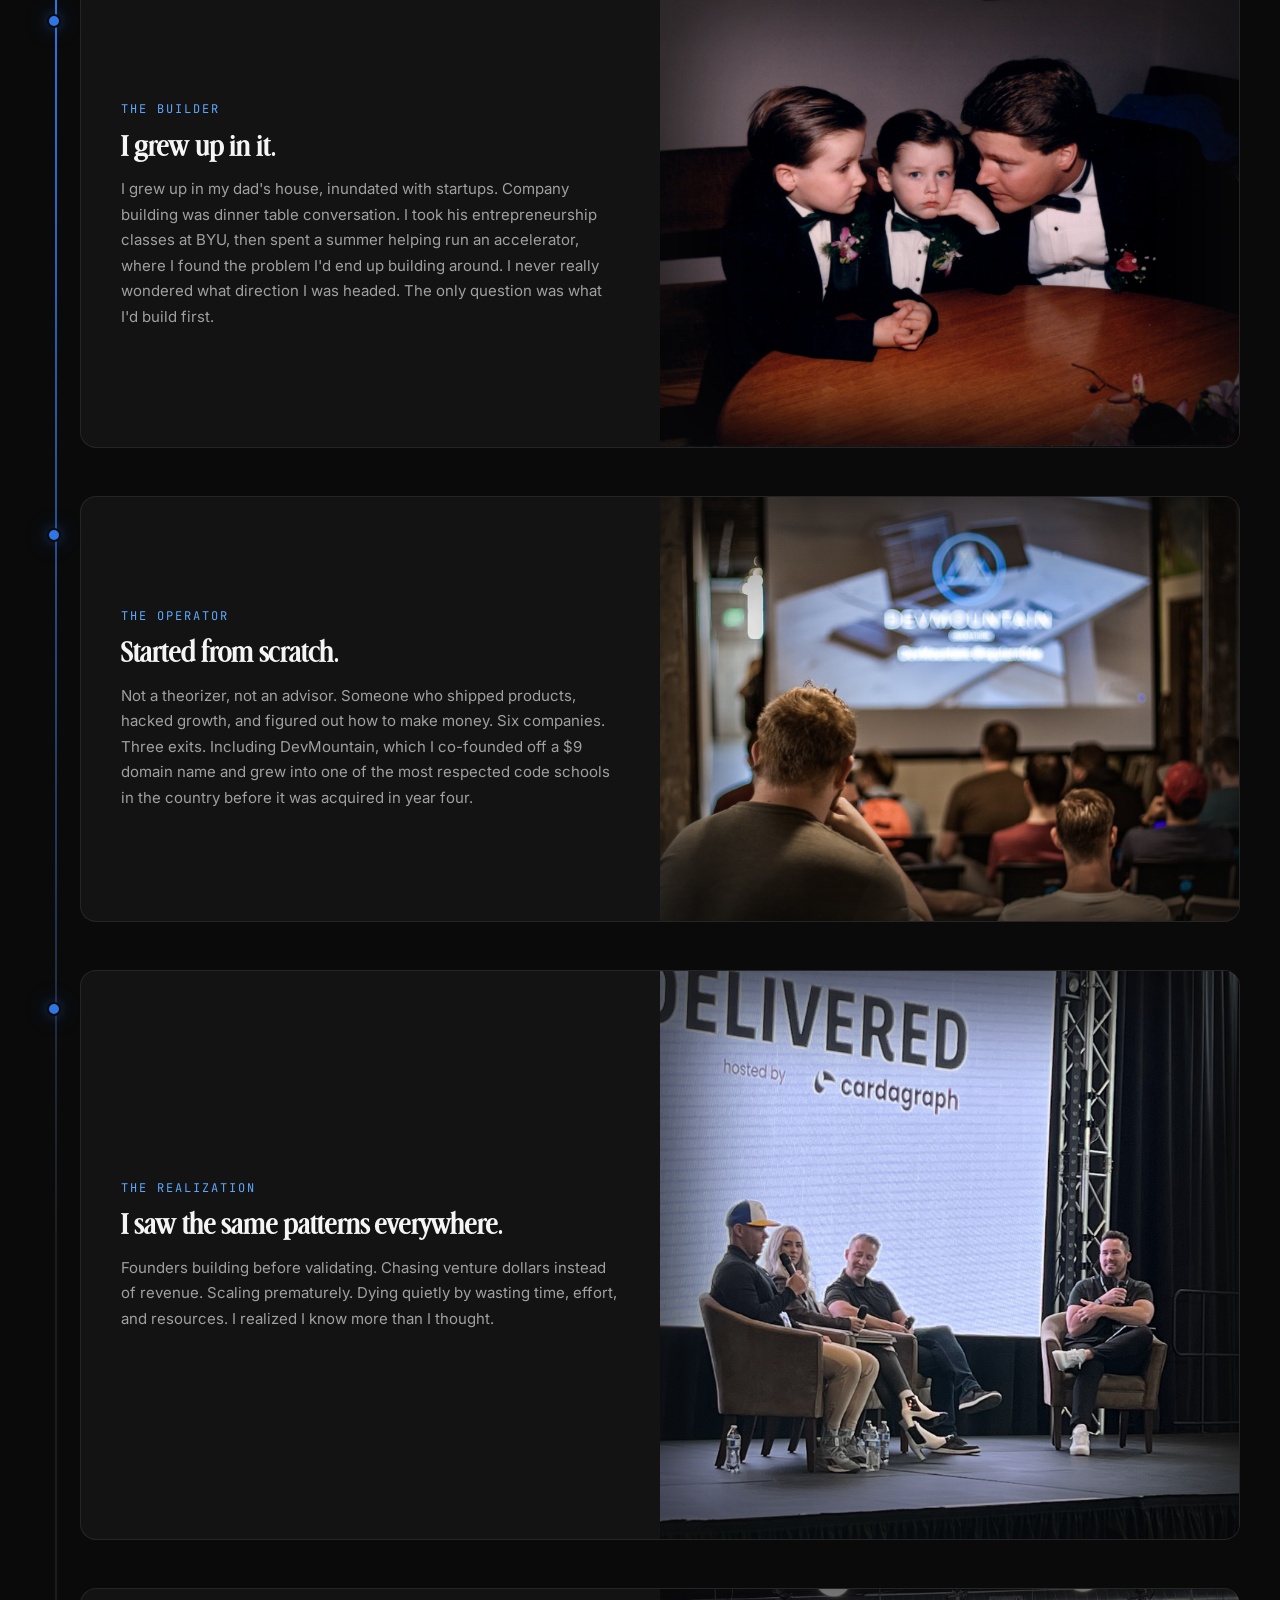
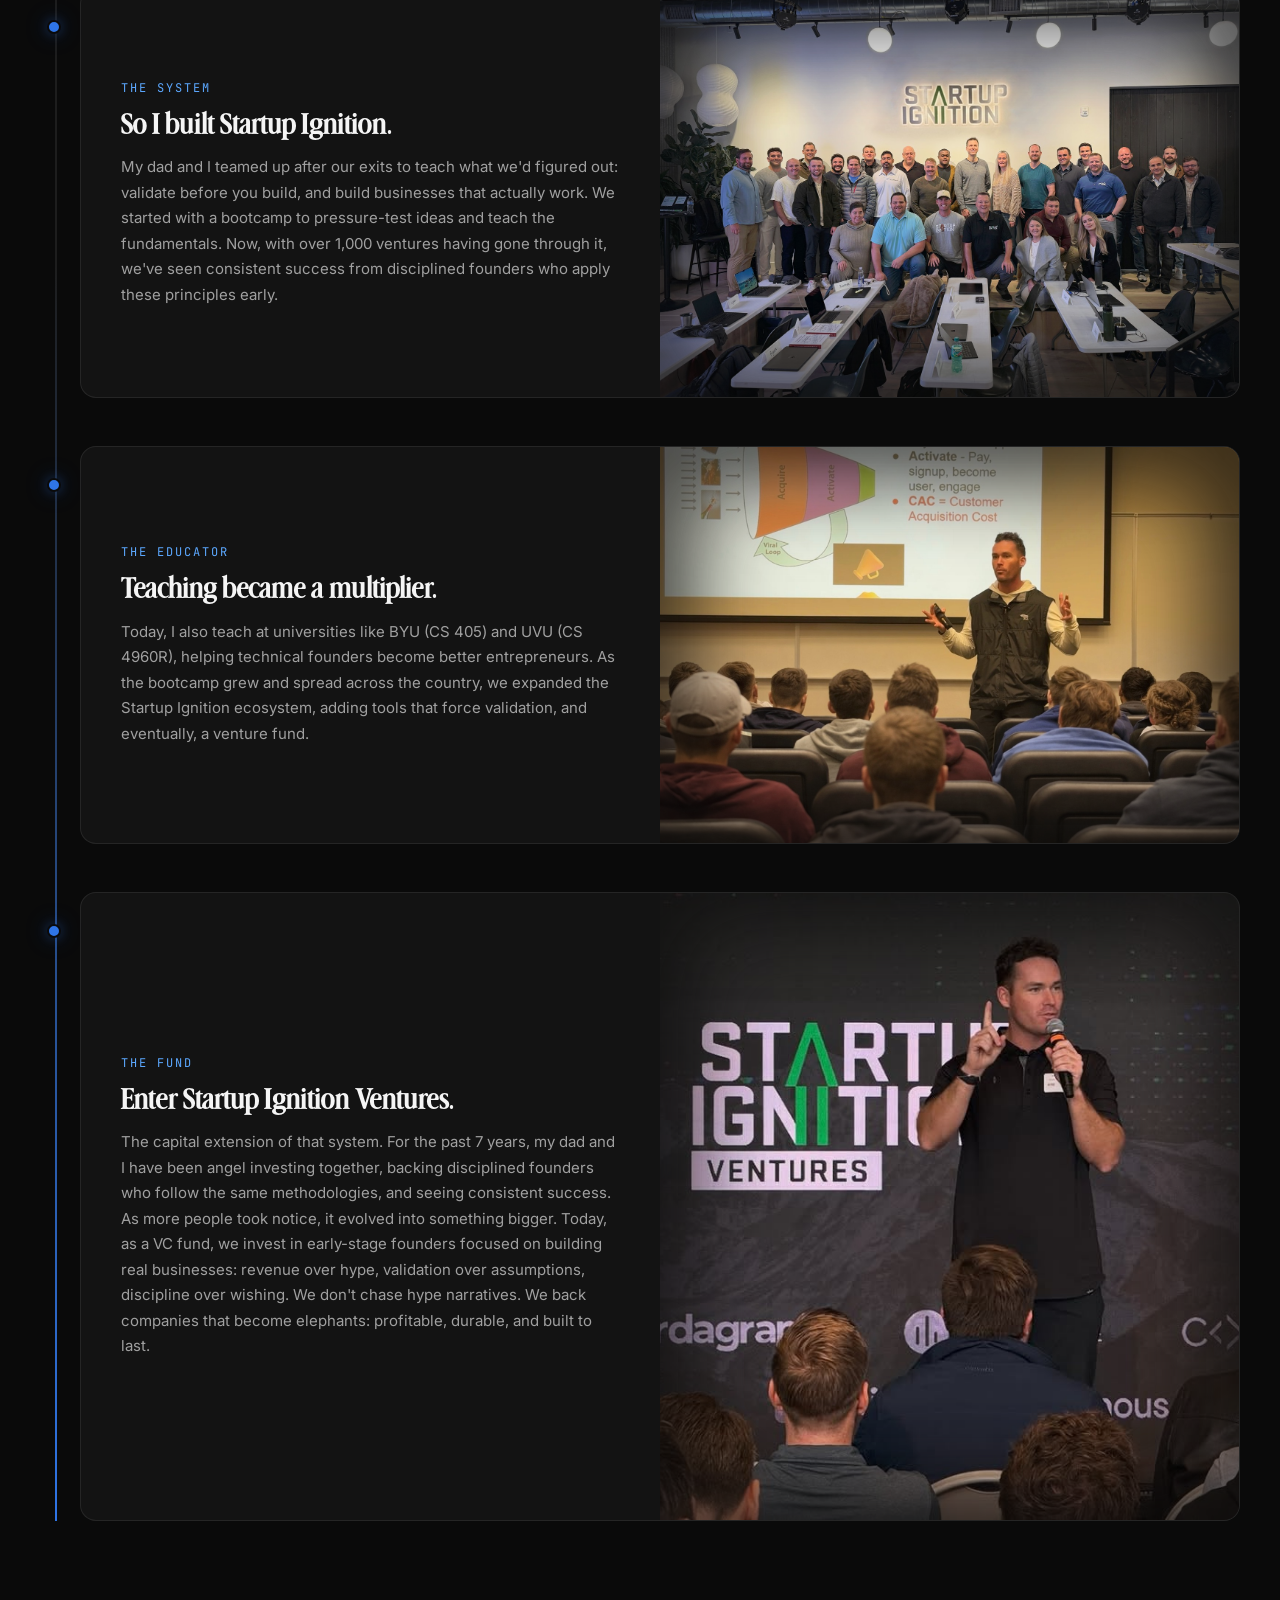
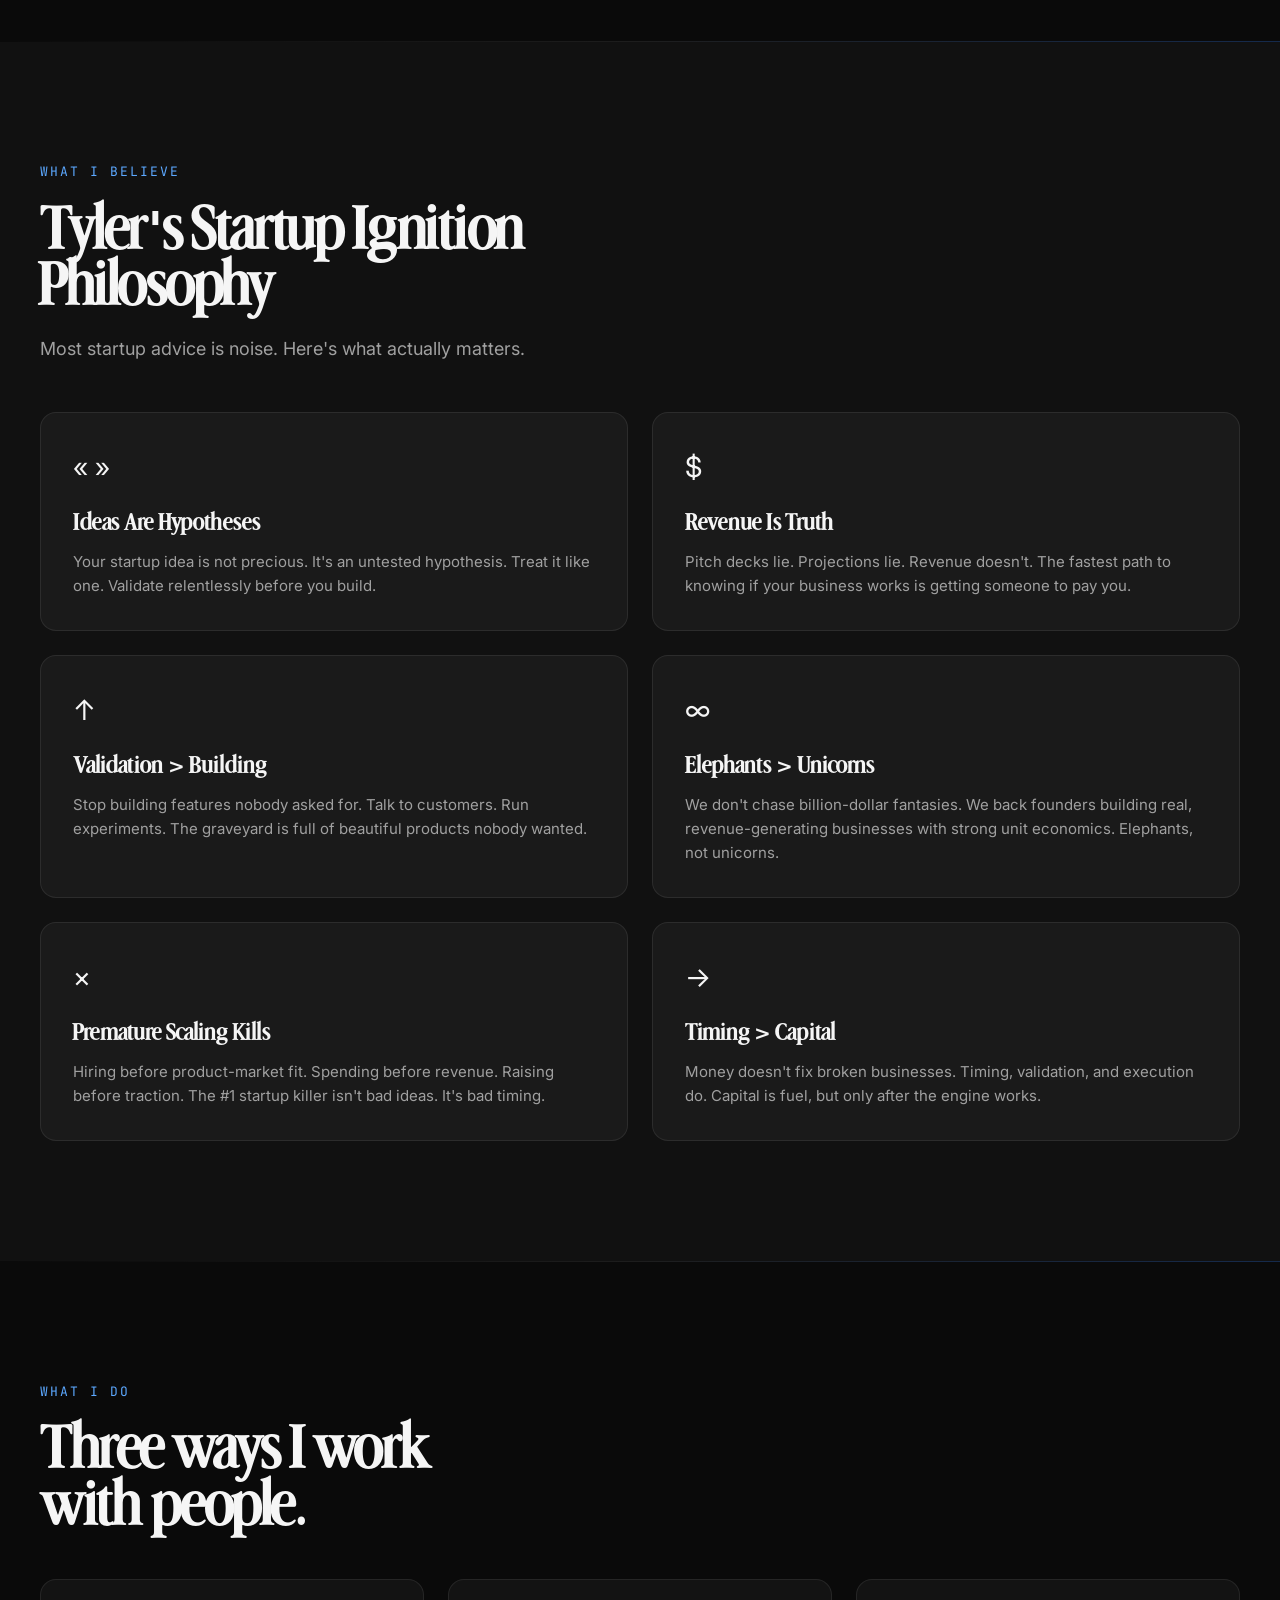
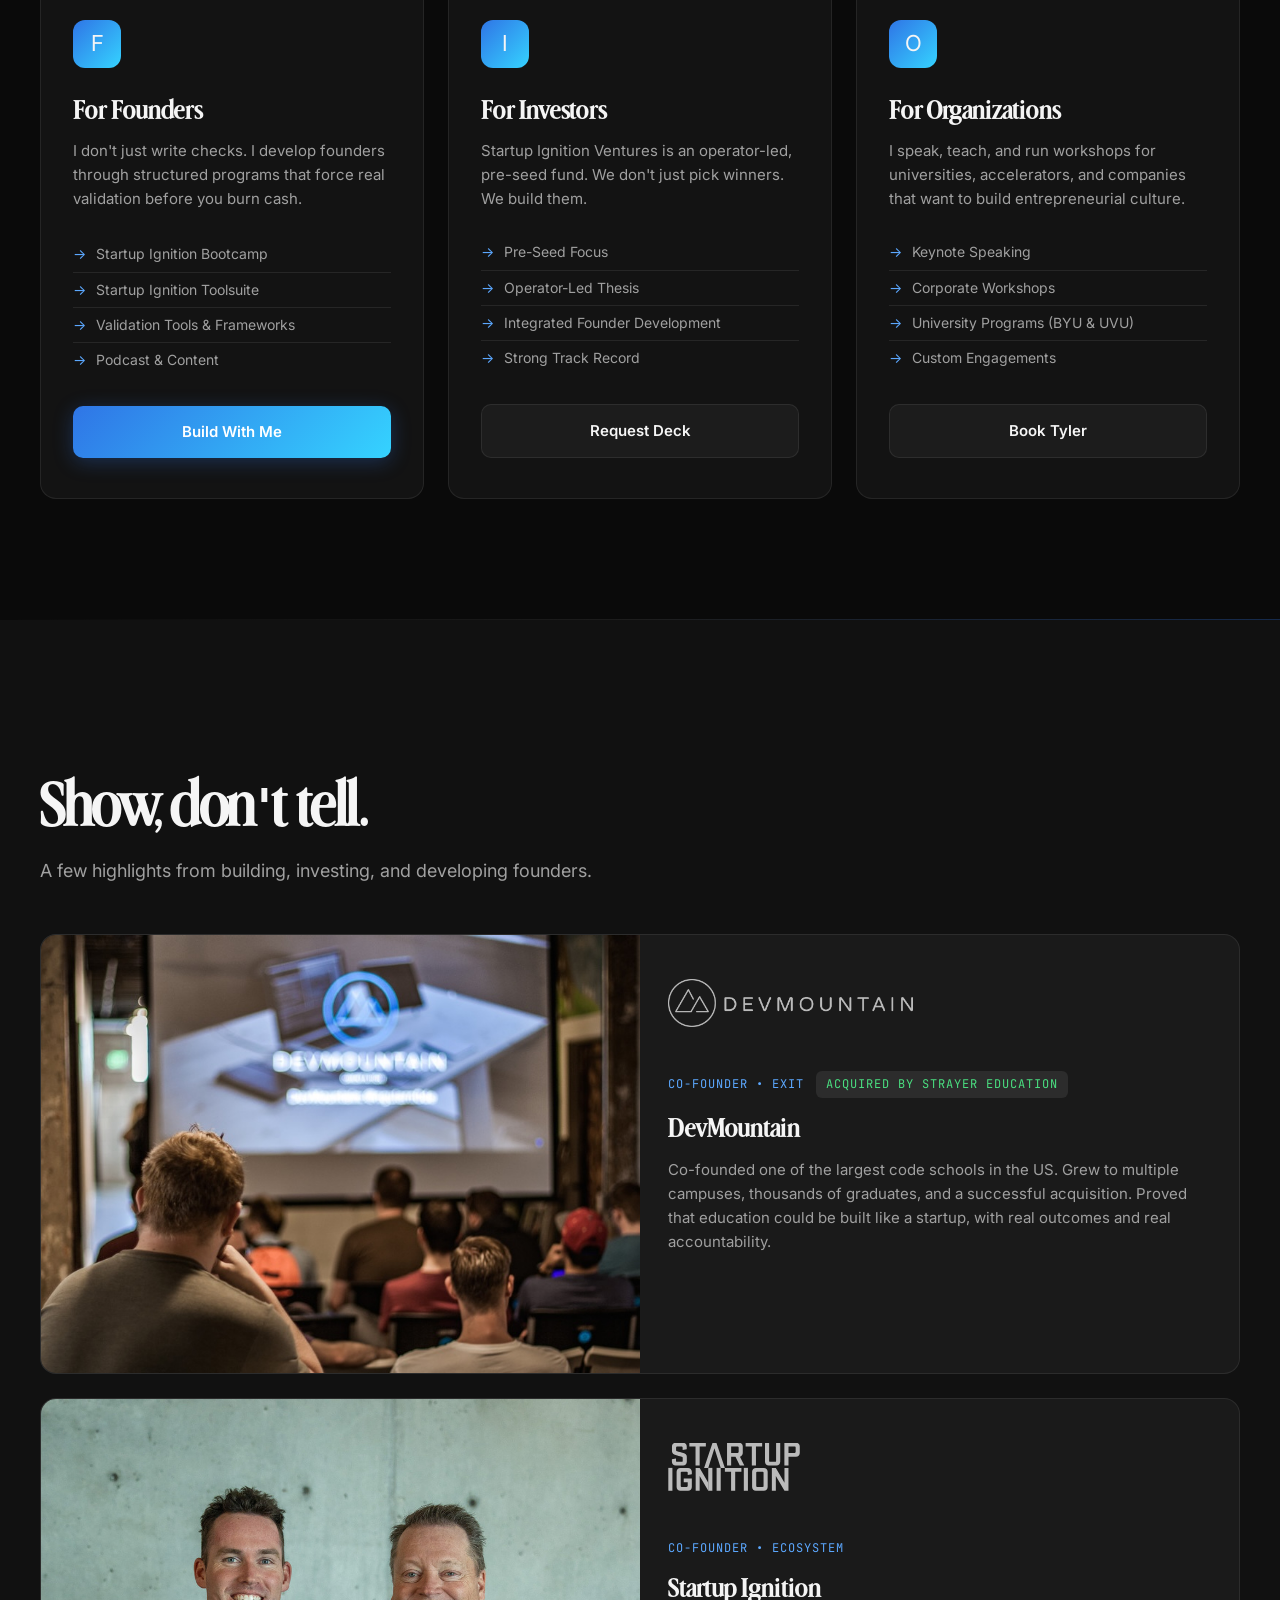
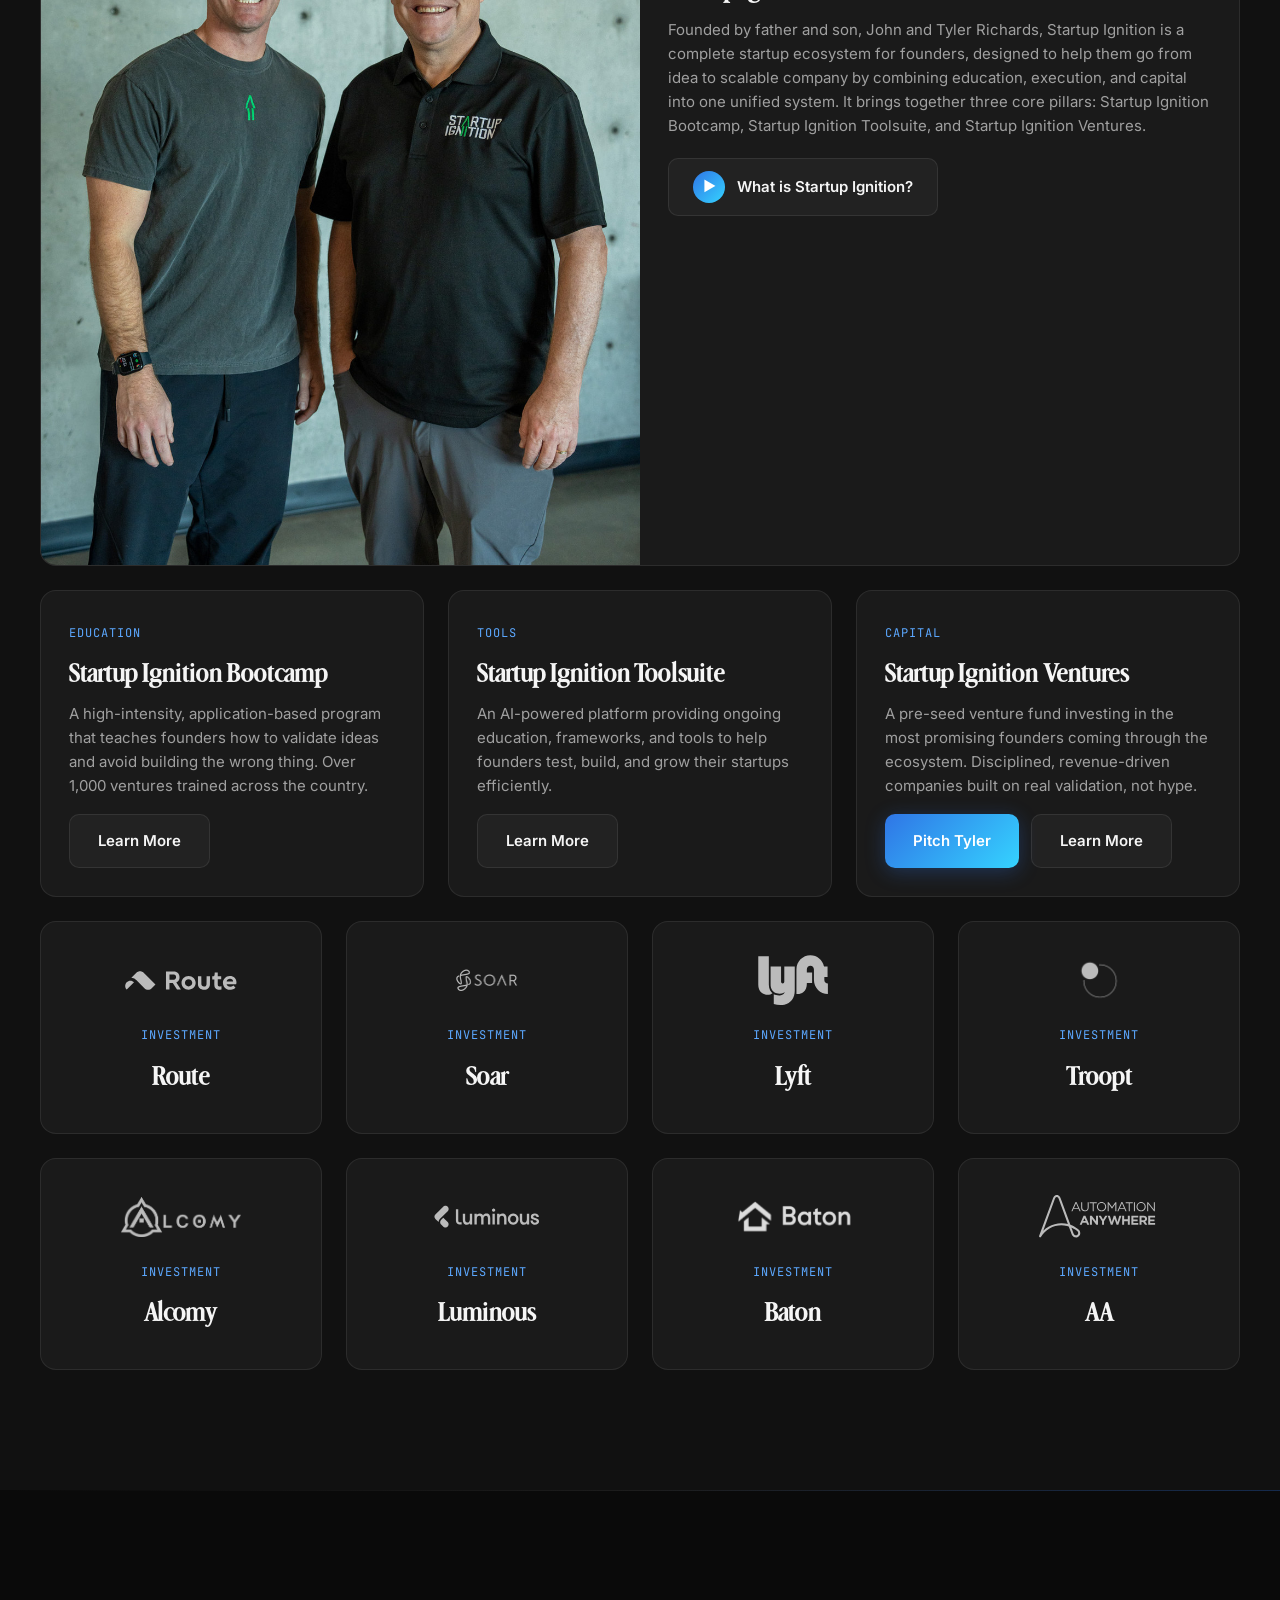
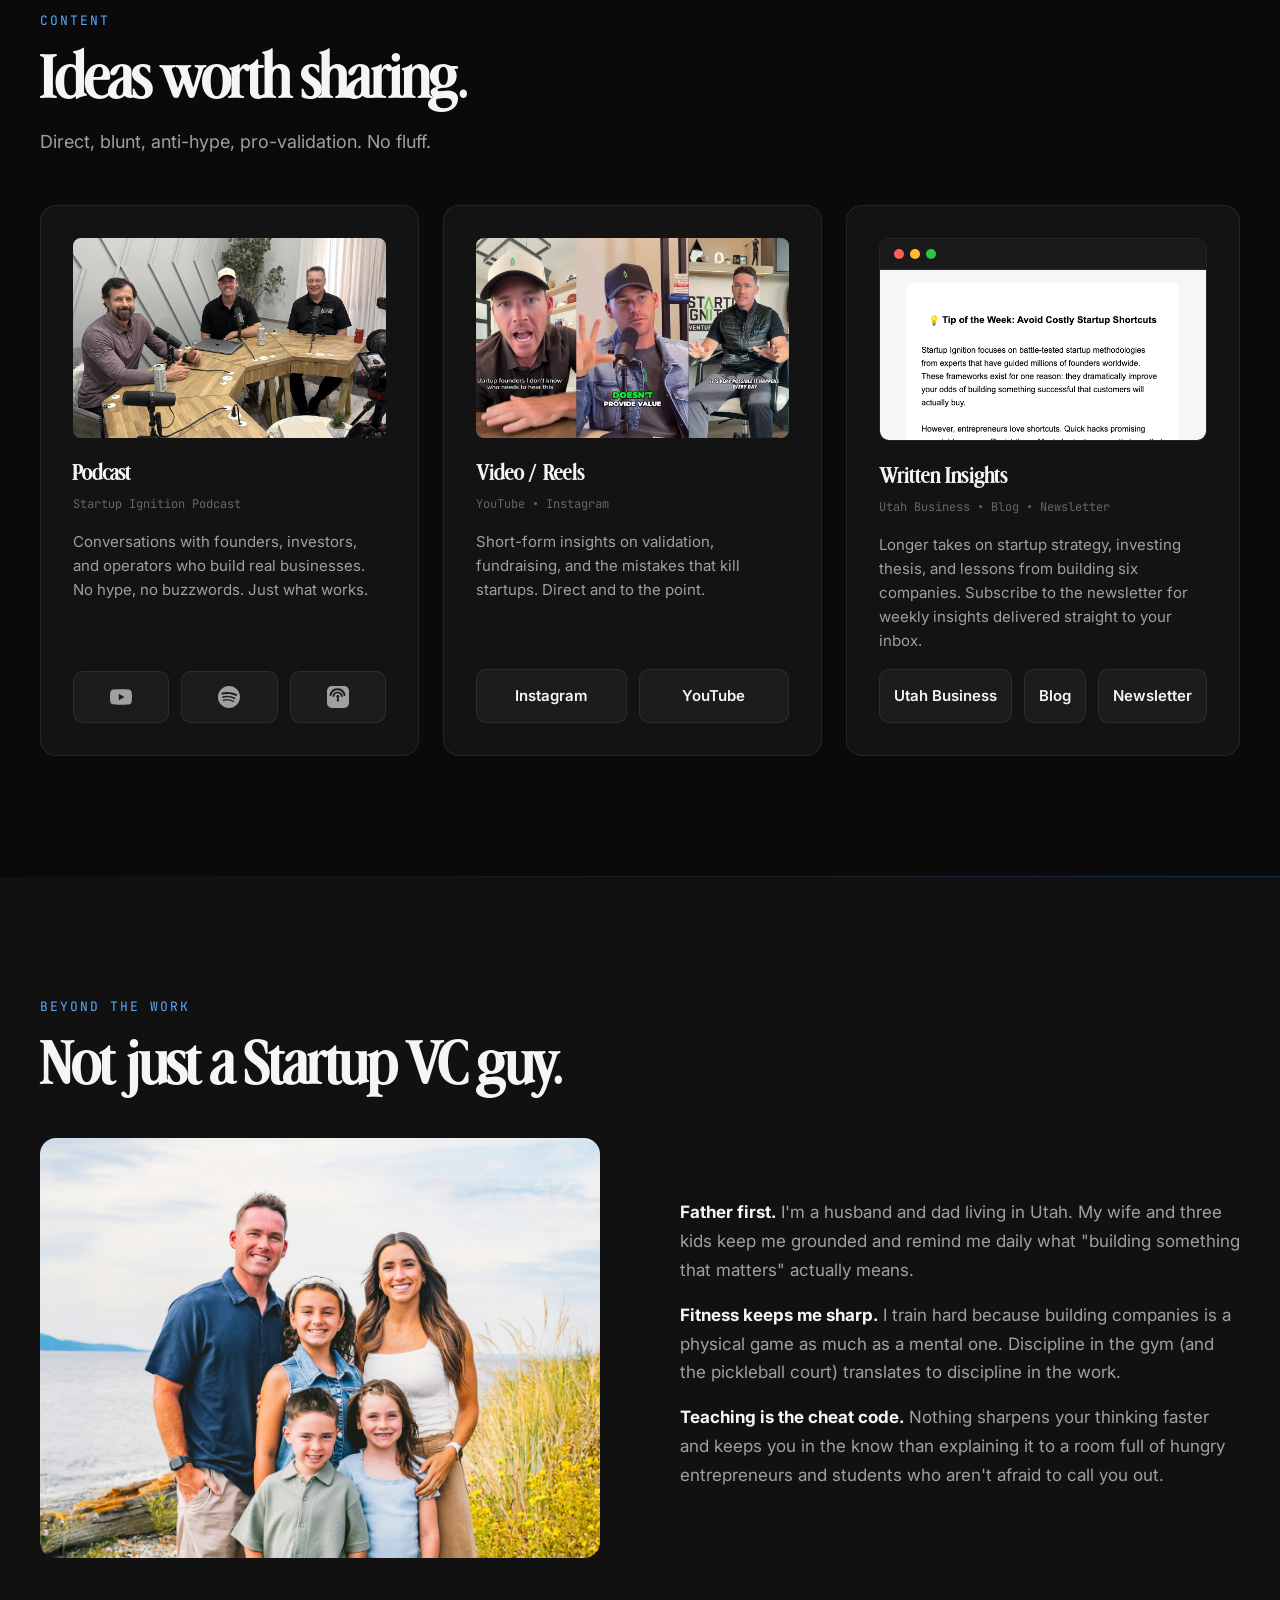
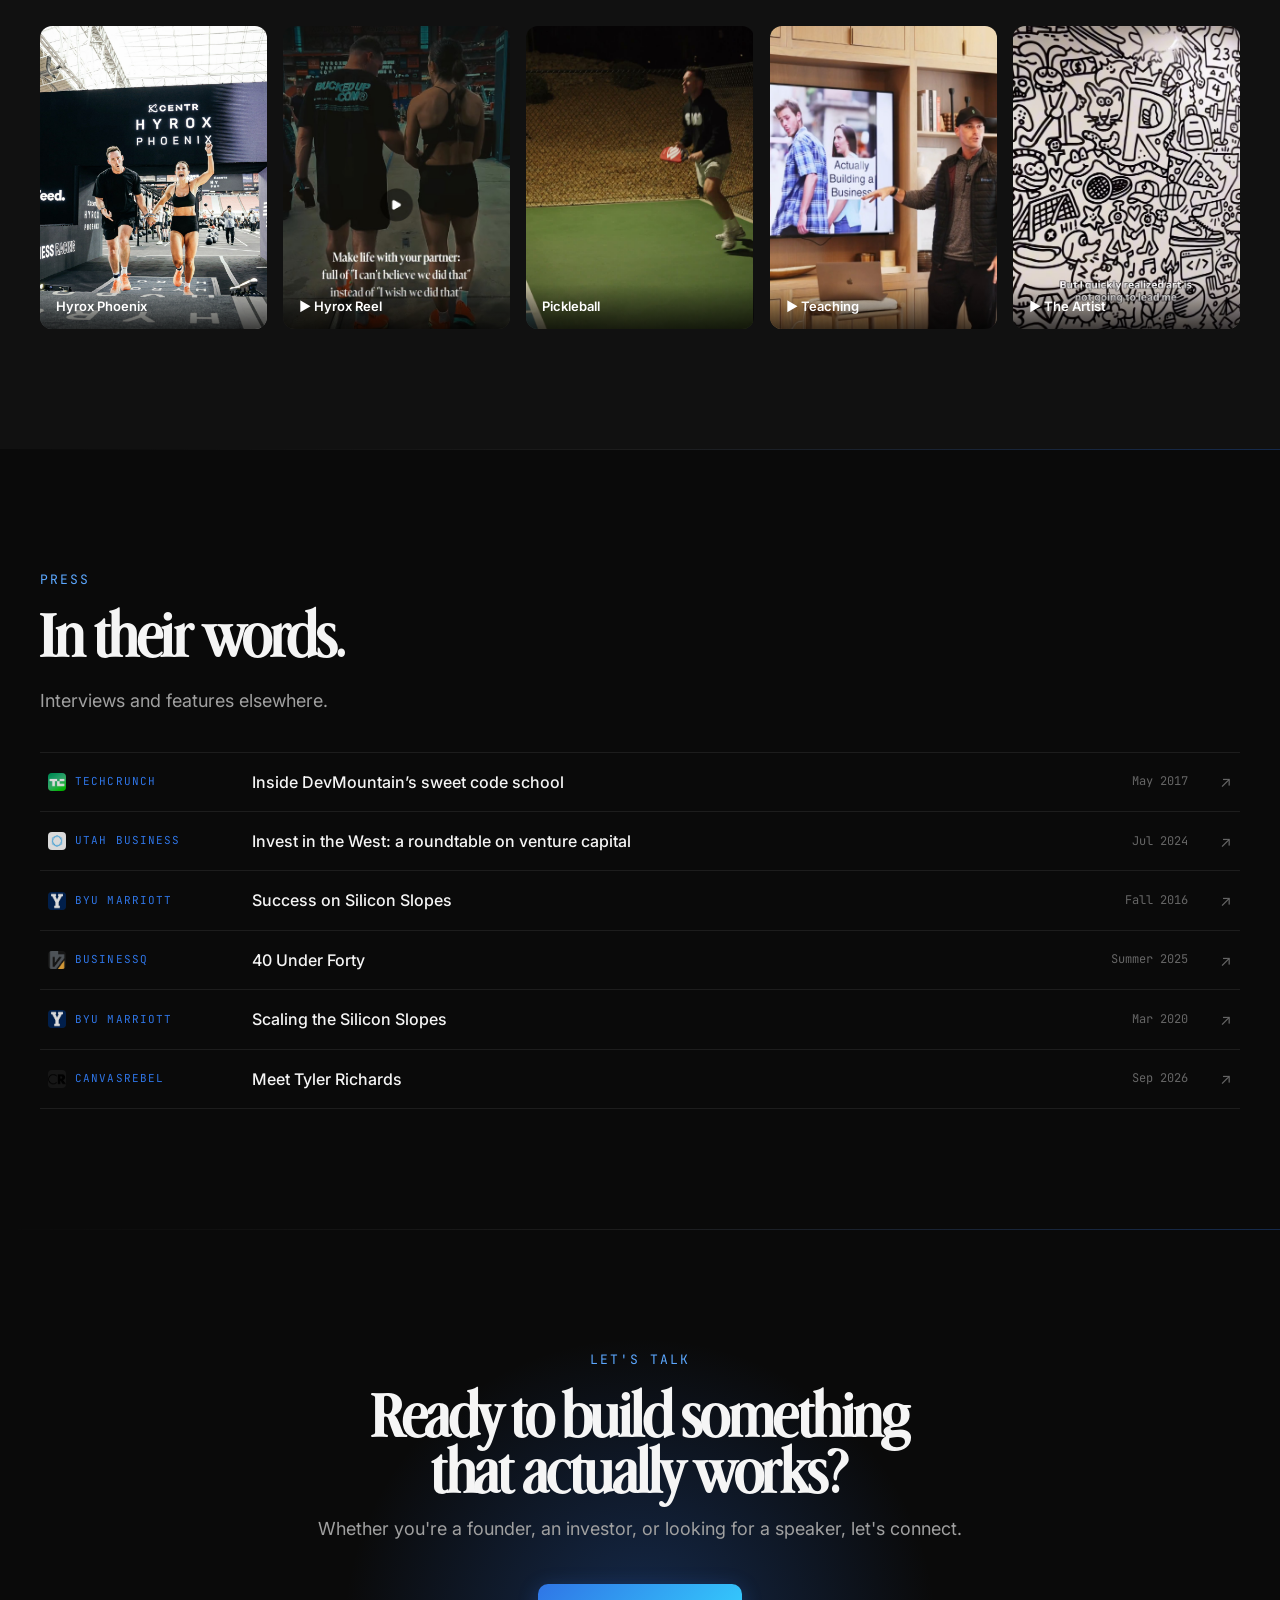
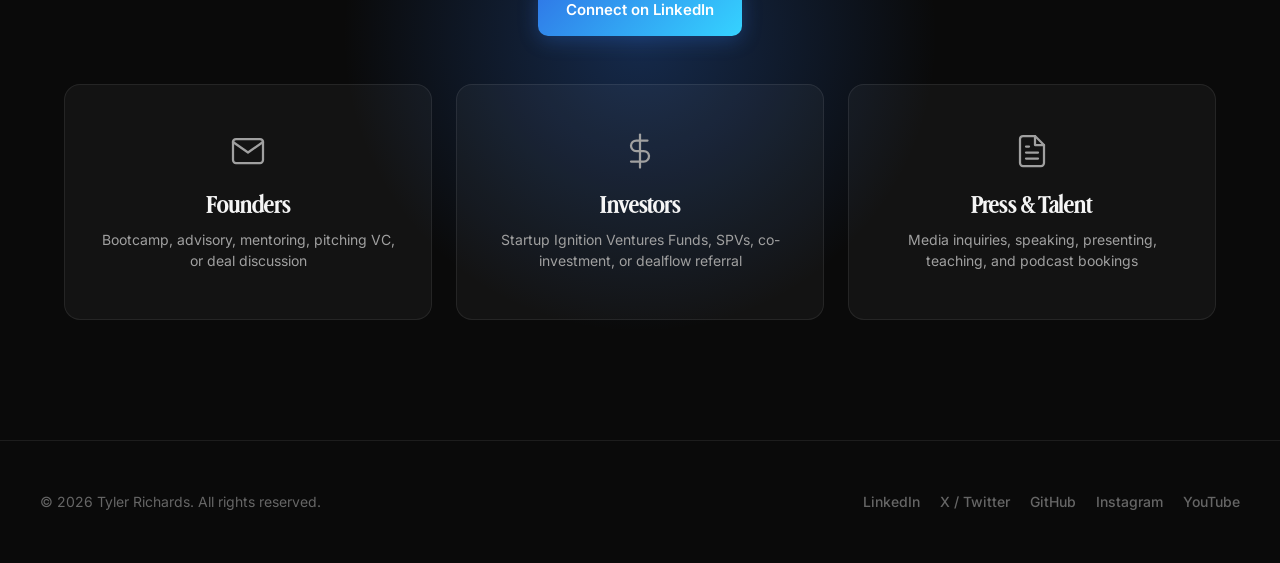
==== commit 612613ca: "Hero: lift Tyler off the background so his face reads The hero was one photo layer at 45% opacity, w" ====
--- a/index.html
+++ b/index.html
@@ -69,6 +69,7 @@
   <!-- ===== HERO ===== -->
   <section class="hero" id="hero">
     <canvas id="hero-particles"></canvas>
+    <div class="hero-subject" aria-hidden="true"></div>
     <div class="hero-content">
       <div class="hero-eyebrow fade-in">Operator &rarr; Investor &rarr; Educator</div>
       <h1 class="fade-in fade-in-delay-1">
--- a/css/site.css
+++ b/css/site.css
@@ -190,6 +190,7 @@
   pointer-events: none;
 }
 
+/* Hero photo: blurred, dimmed backdrop layer */
 .hero::before {
   content: '';
   position: absolute;
@@ -198,10 +199,30 @@
   bottom: 0;
   width: 50%;
   background: url('../img/tyler-headshot.jpg') center center / cover no-repeat;
-  opacity: 0.45;
+  opacity: 0.26;
+  filter: blur(9px) saturate(0.8);
+  /* scale up so the blur does not feather the layer's own edges */
+  transform: scale(1.08);
+  transform-origin: center right;
   pointer-events: none;
   -webkit-mask-image: linear-gradient(to right, transparent 0%, rgba(0,0,0,0.5) 40%, rgba(0,0,0,1) 100%);
   mask-image: linear-gradient(to right, transparent 0%, rgba(0,0,0,0.5) 40%, rgba(0,0,0,1) 100%);
+}
+
+/* Hero subject: Tyler cut out, sits above the blur so his face stays lit.
+   Same box and sizing as .hero::before so the two line up exactly. */
+.hero-subject {
+  position: absolute;
+  top: 0;
+  right: 0;
+  bottom: 0;
+  width: 50%;
+  background: url('../img/tyler-cutout.webp') center center / cover no-repeat;
+  opacity: 0.92;
+  z-index: 1;
+  pointer-events: none;
+  -webkit-mask-image: linear-gradient(to right, transparent 0%, rgba(0,0,0,0.75) 22%, rgba(0,0,0,1) 45%);
+  mask-image: linear-gradient(to right, transparent 0%, rgba(0,0,0,0.75) 22%, rgba(0,0,0,1) 45%);
 }
 
 .hero::after {
@@ -218,6 +239,8 @@
   max-width: var(--container-width);
   margin: 0 auto;
   width: 100%;
+  position: relative;
+  z-index: 2;
 }
 
 .hero-eyebrow {
@@ -1471,10 +1494,26 @@
     top: 0;
     right: 0;
     bottom: 0;
-    opacity: 0.35;
+    opacity: 0.22;
+    filter: blur(7px) saturate(0.8);
+    transform: none;
     background: url('../img/tyler-headshot.jpg') center top / contain no-repeat;
     -webkit-mask-image: linear-gradient(to top, transparent 0%, rgba(0,0,0,0.5) 40%, rgba(0,0,0,1) 100%);
     mask-image: linear-gradient(to top, transparent 0%, rgba(0,0,0,0.5) 40%, rgba(0,0,0,1) 100%);
+  }
+
+  /* subject layer mirrors the backdrop's mobile geometry exactly */
+  .hero-subject {
+    width: 100%;
+    left: 0;
+    top: 0;
+    right: 0;
+    bottom: 0;
+    opacity: 0.92;
+    background: url('../img/tyler-cutout.webp') center top / contain no-repeat;
+    /* fade out well above the eyebrow/headline so copy keeps its contrast */
+    -webkit-mask-image: linear-gradient(to top, transparent 0%, transparent 42%, rgba(0,0,0,0.5) 62%, rgba(0,0,0,1) 88%);
+    mask-image: linear-gradient(to top, transparent 0%, transparent 42%, rgba(0,0,0,0.5) 62%, rgba(0,0,0,1) 88%);
   }
 
   .hero::after {
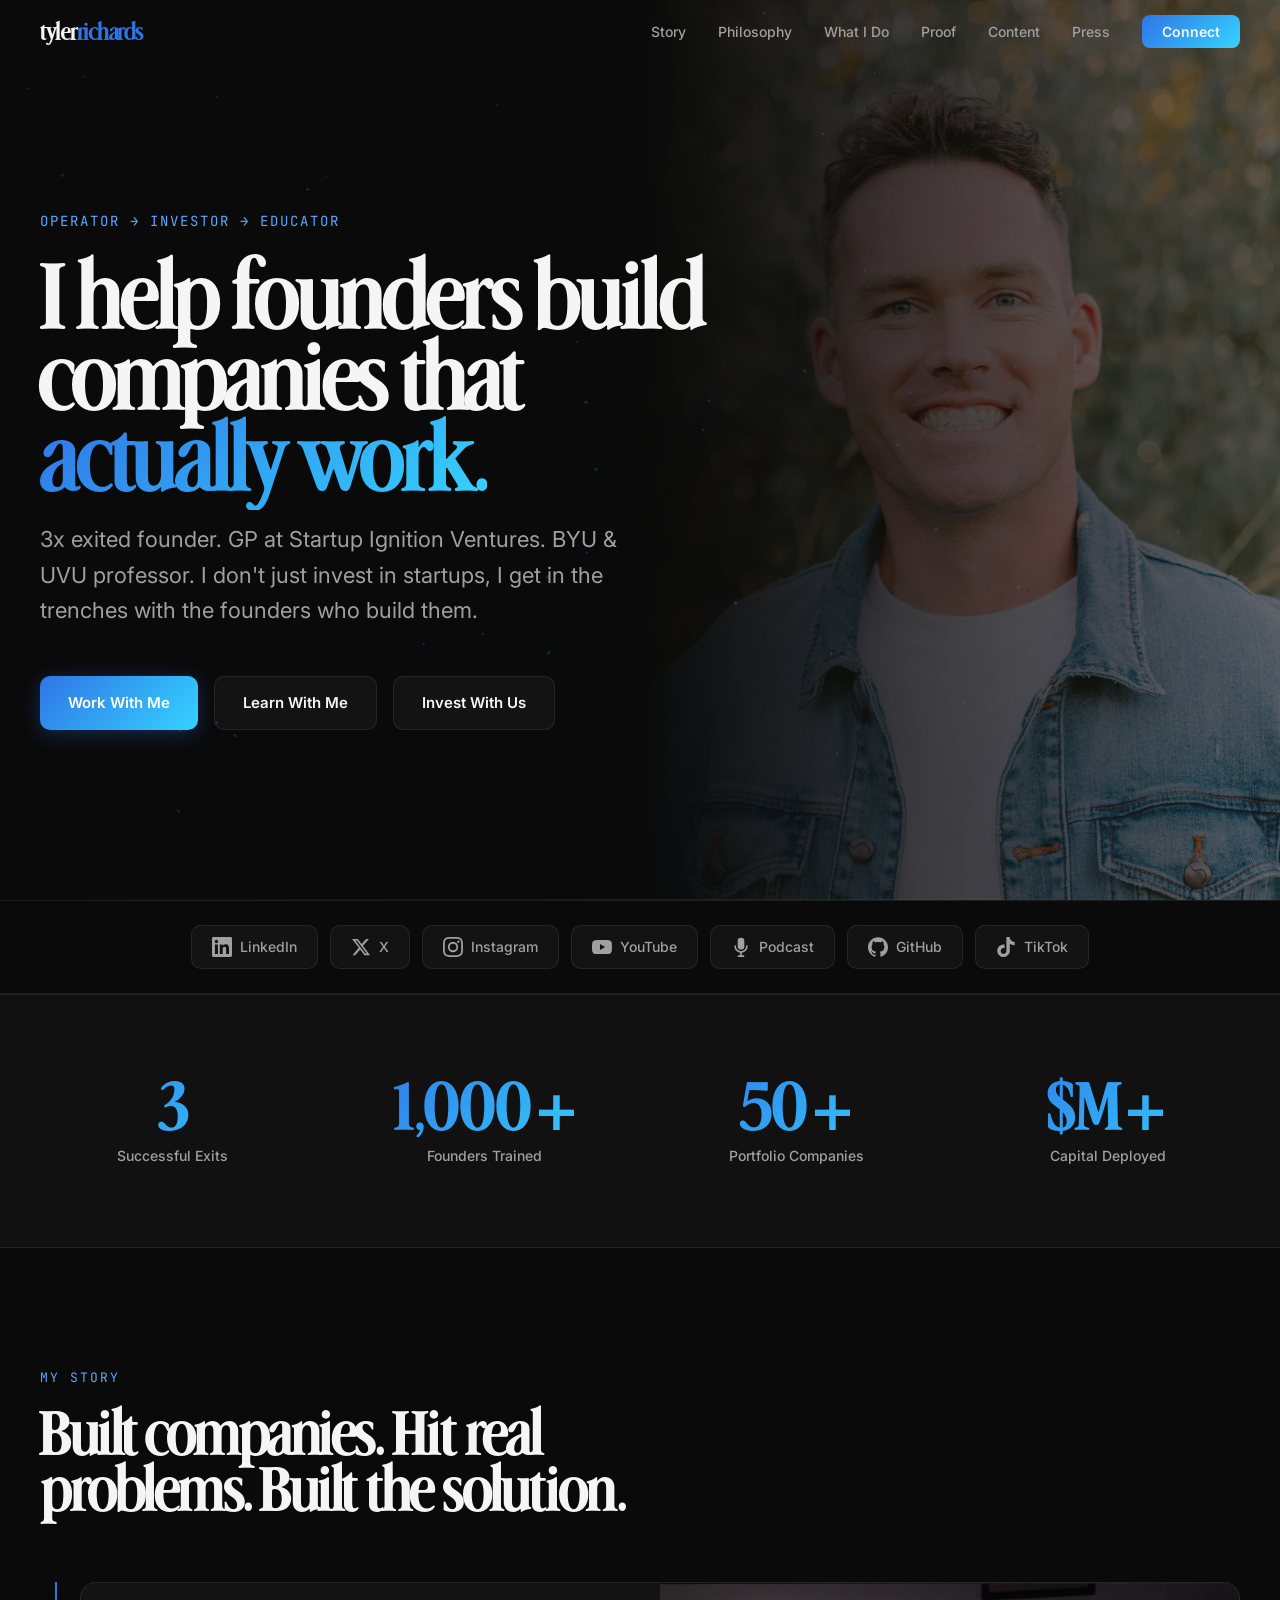
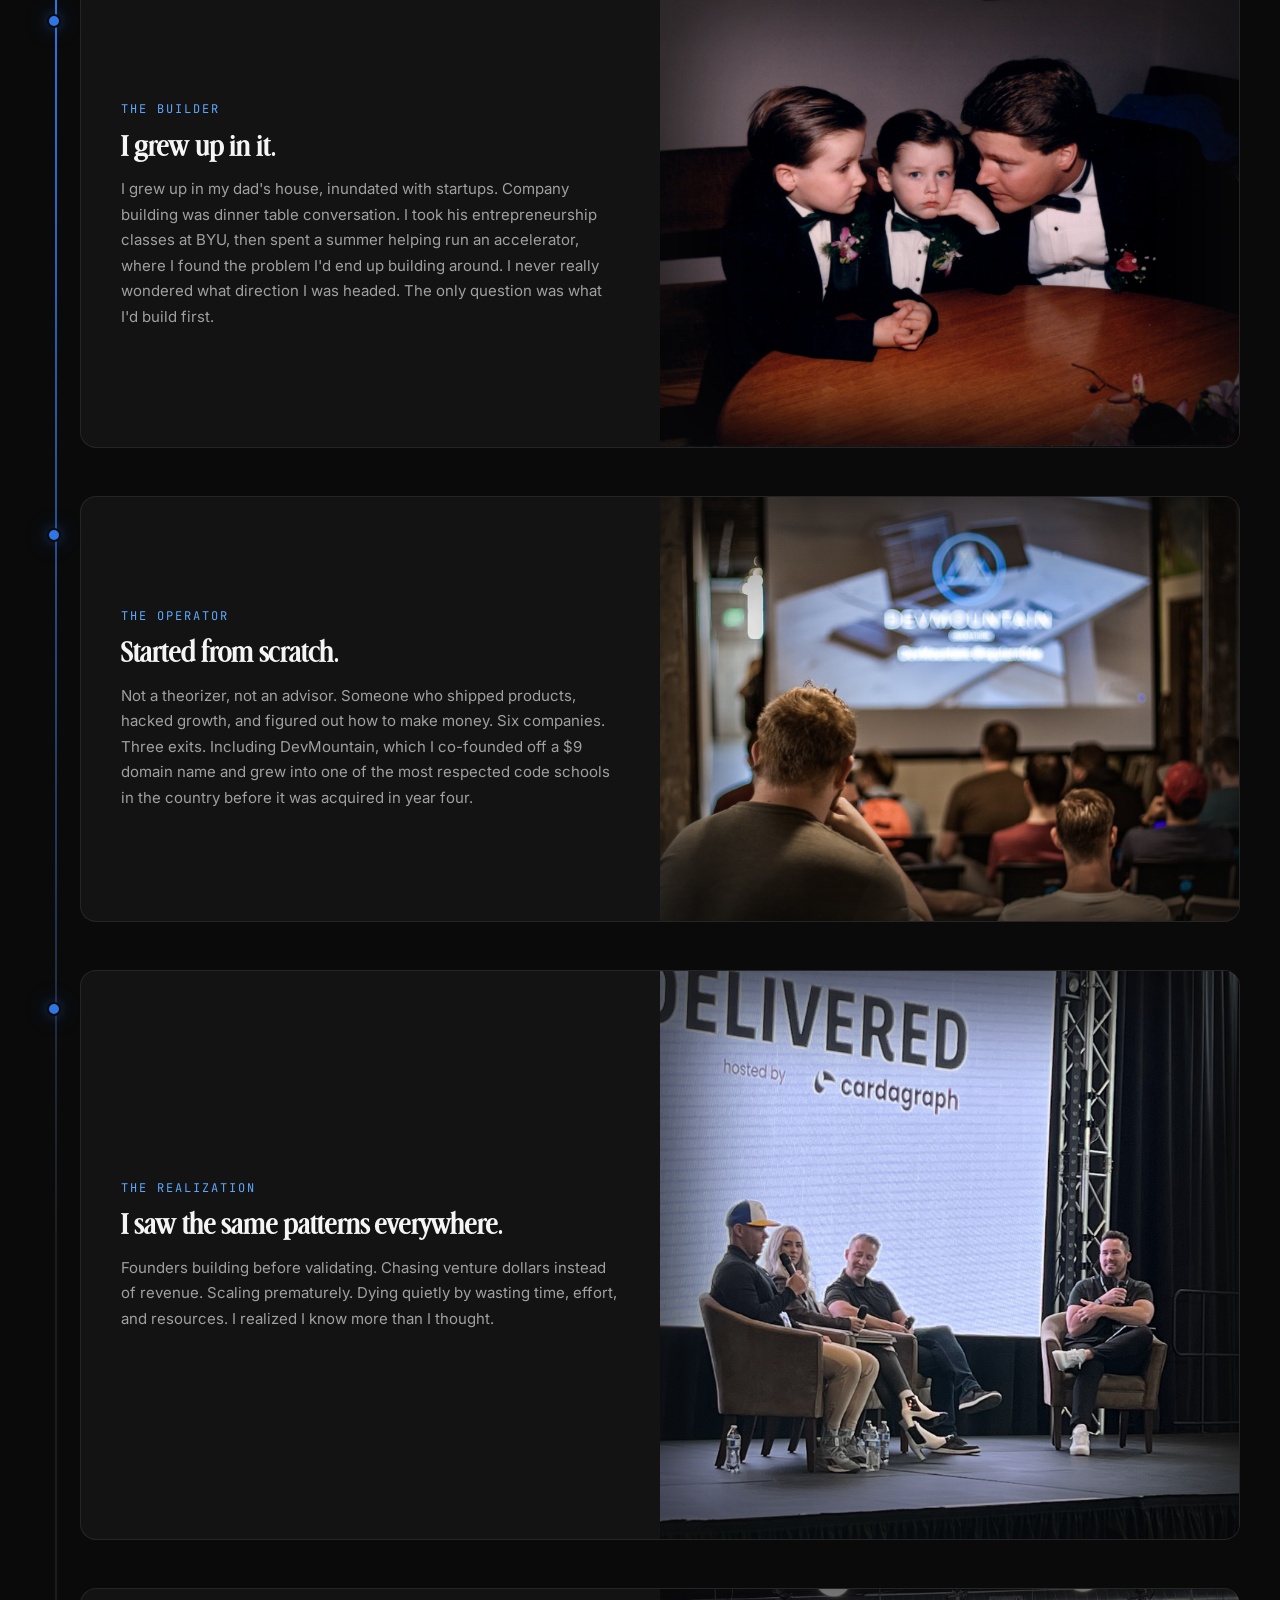
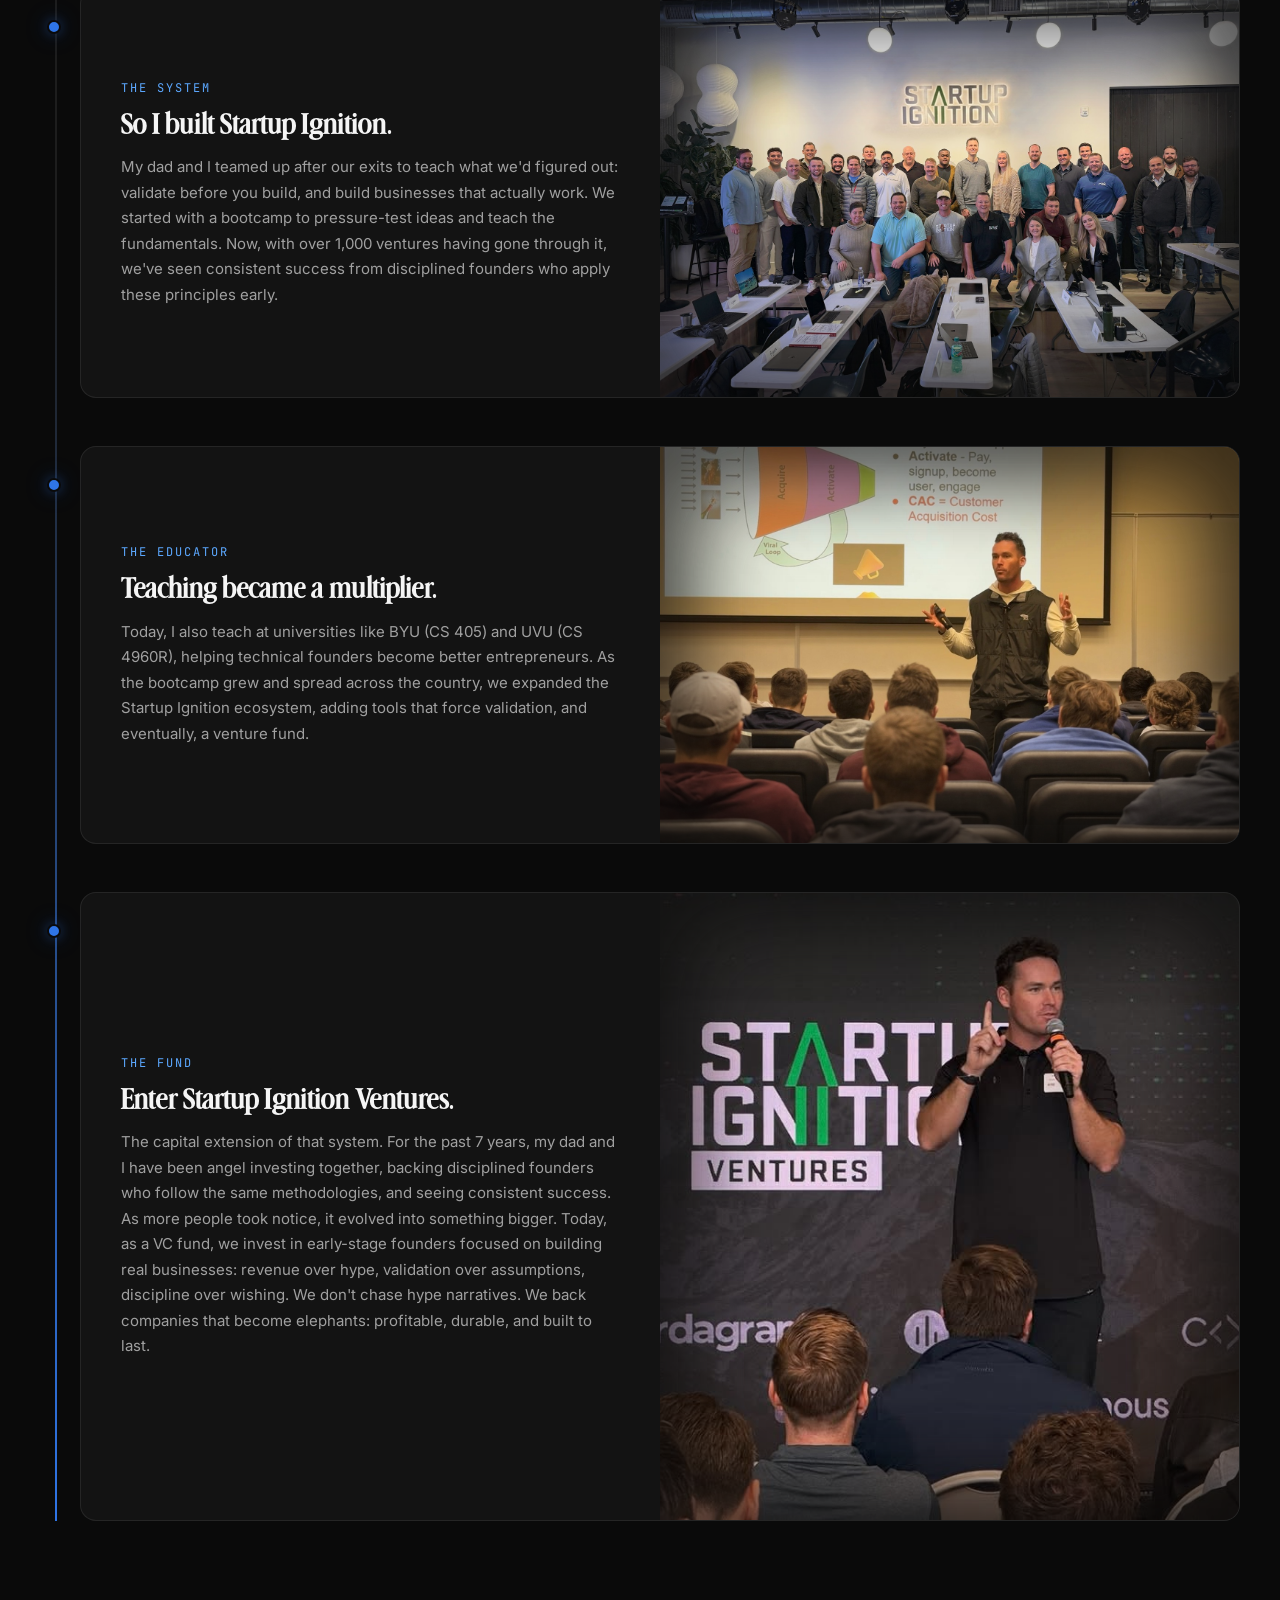
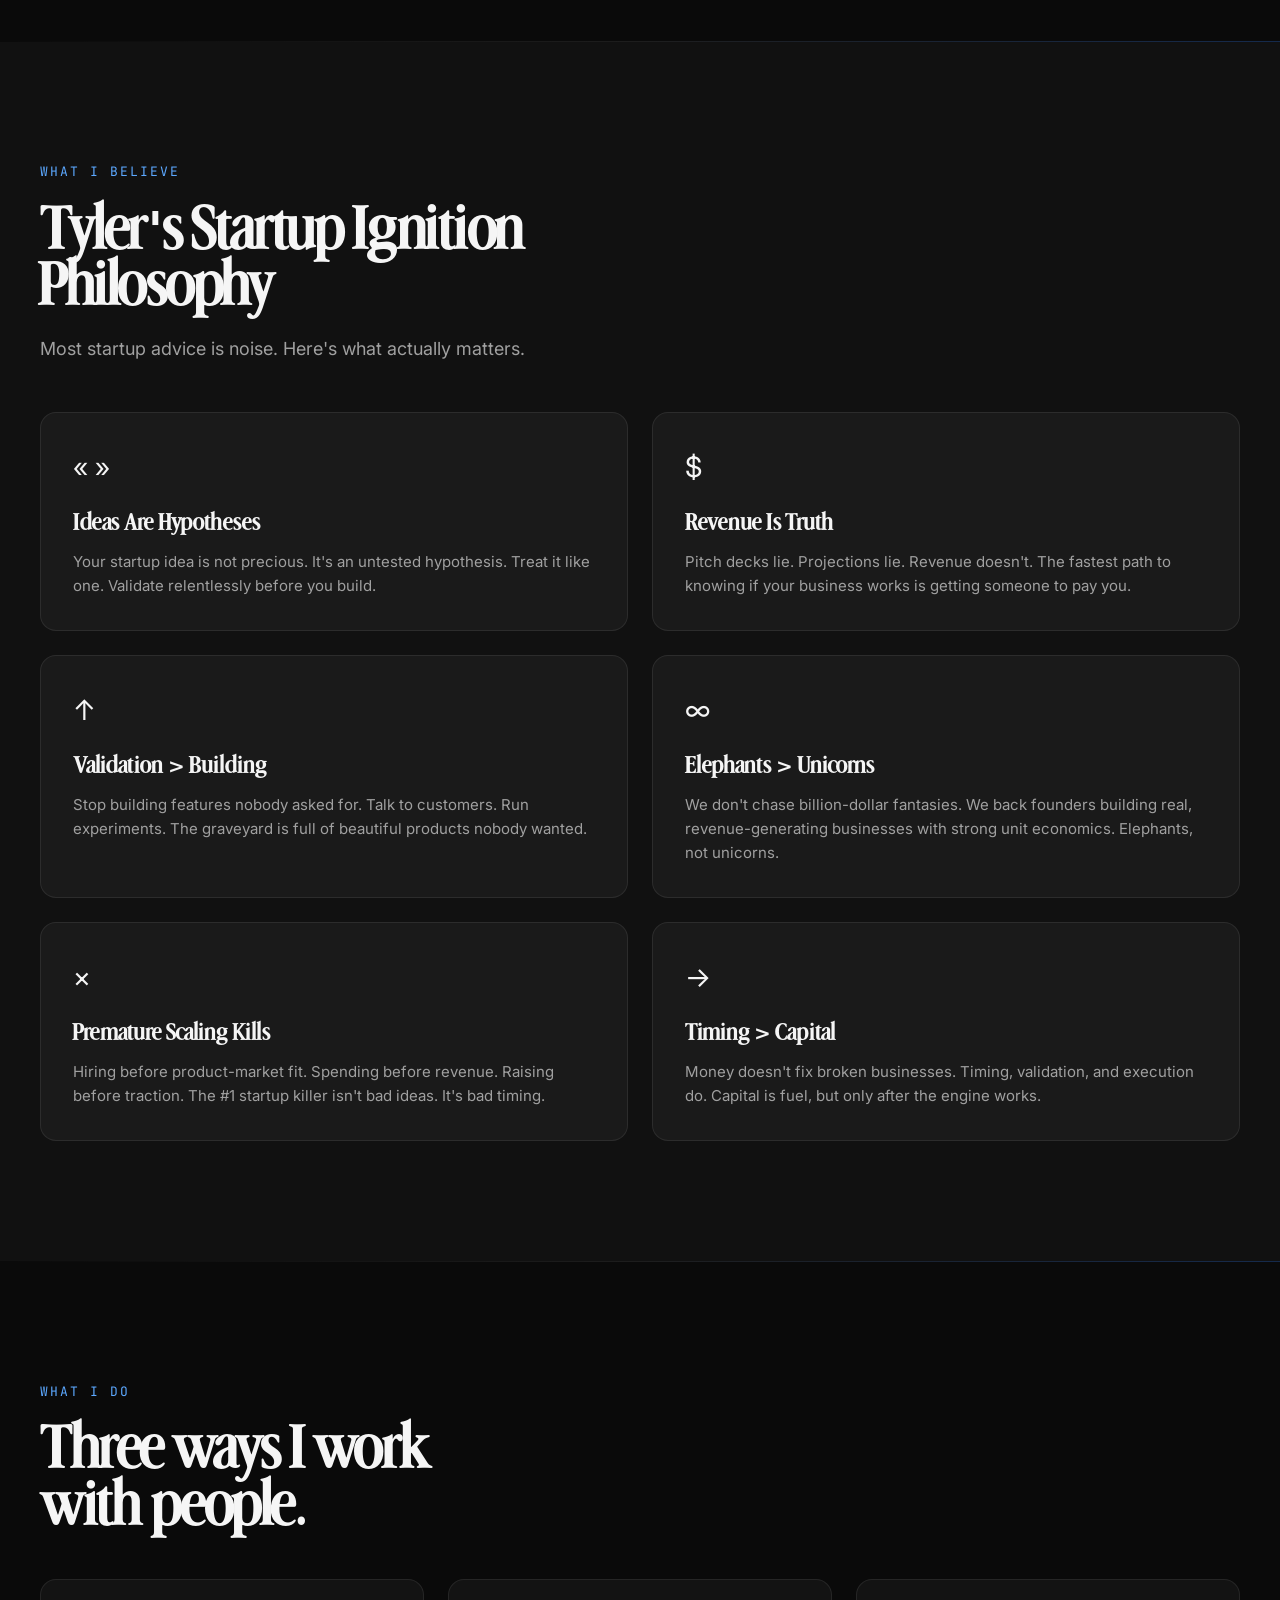
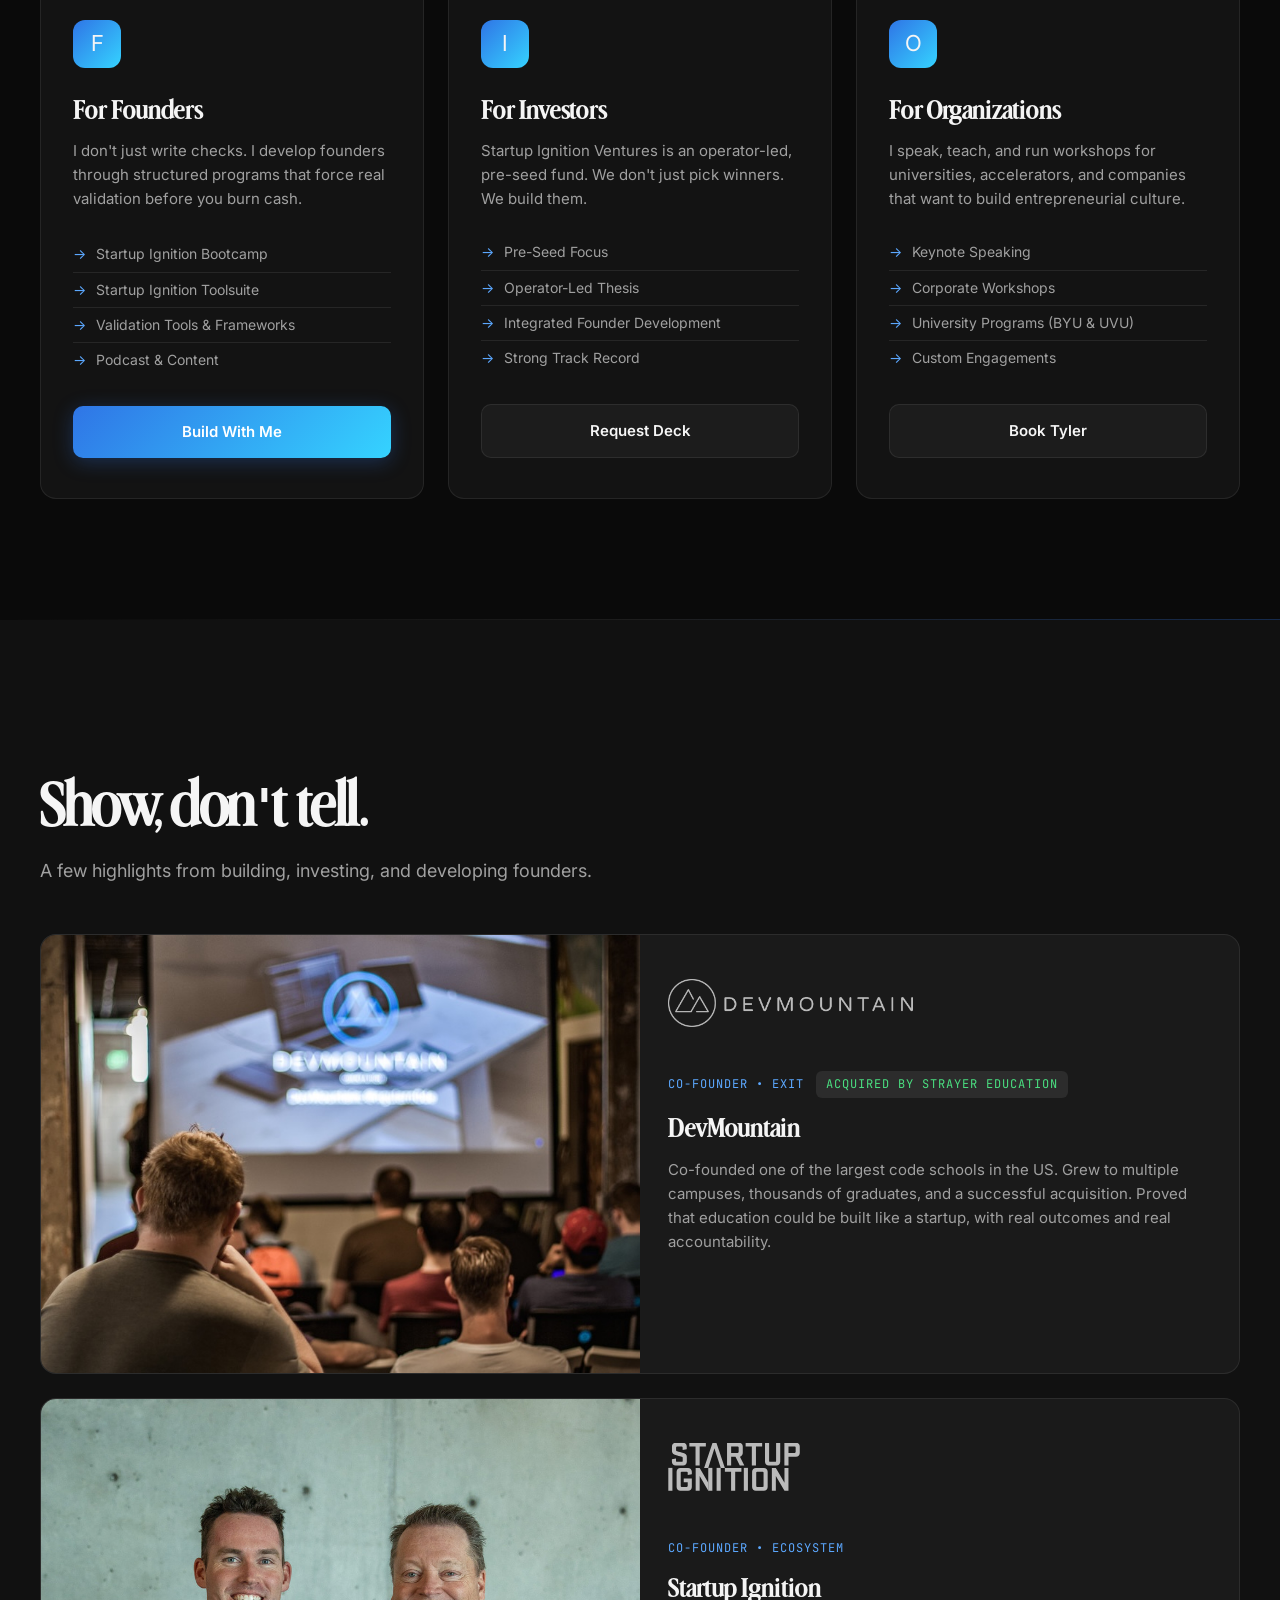
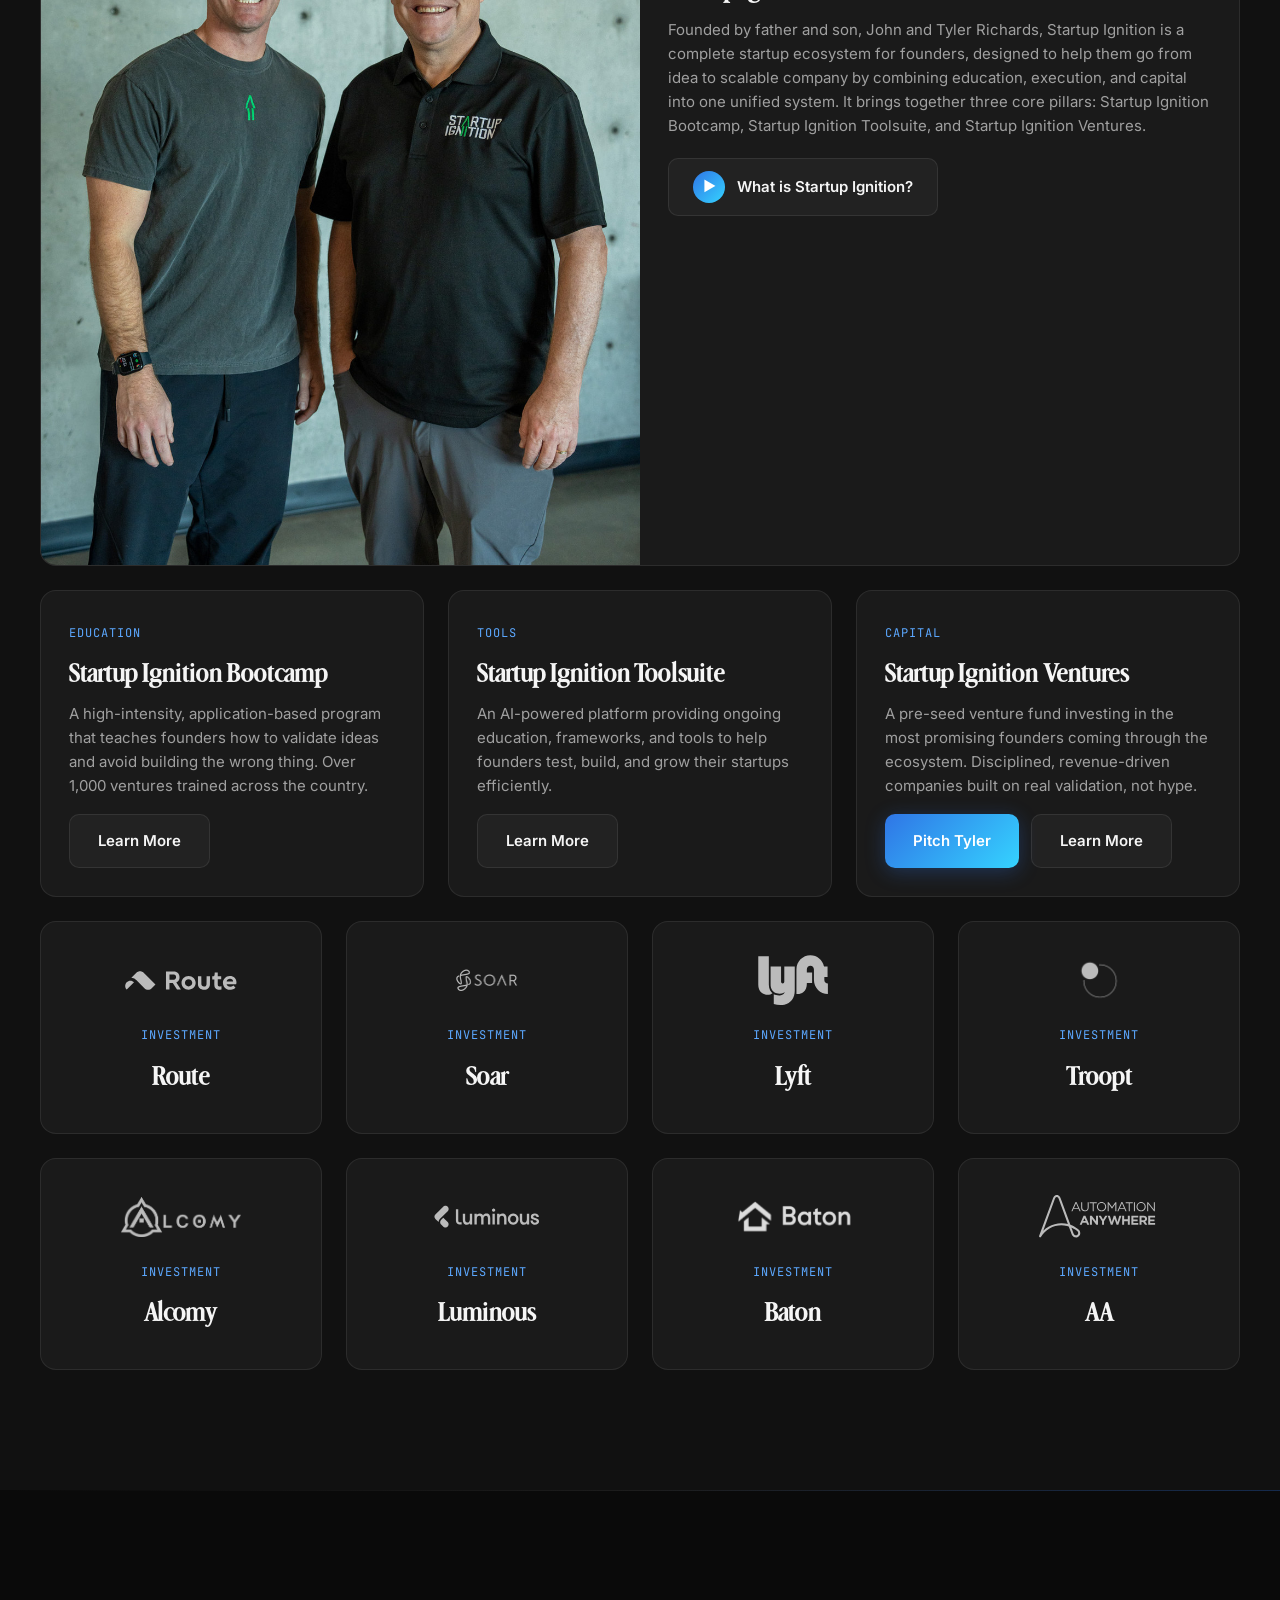
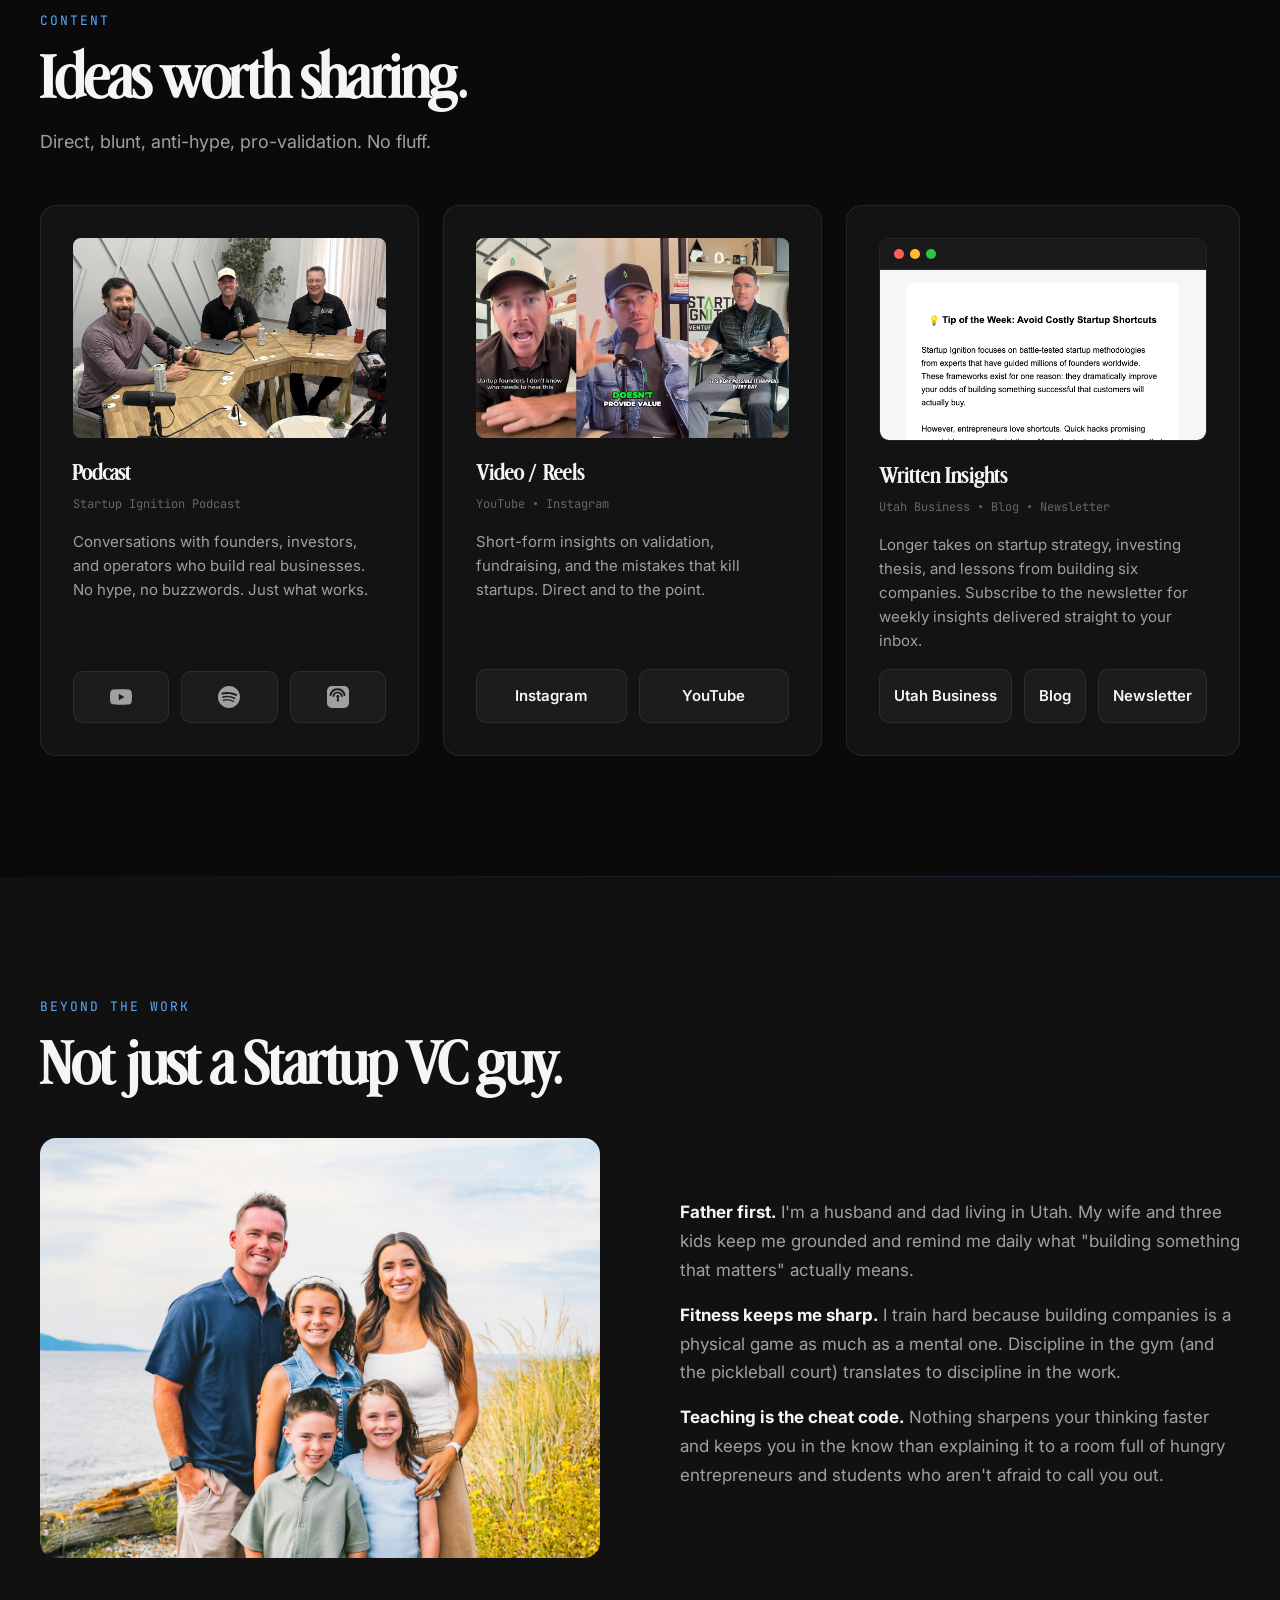
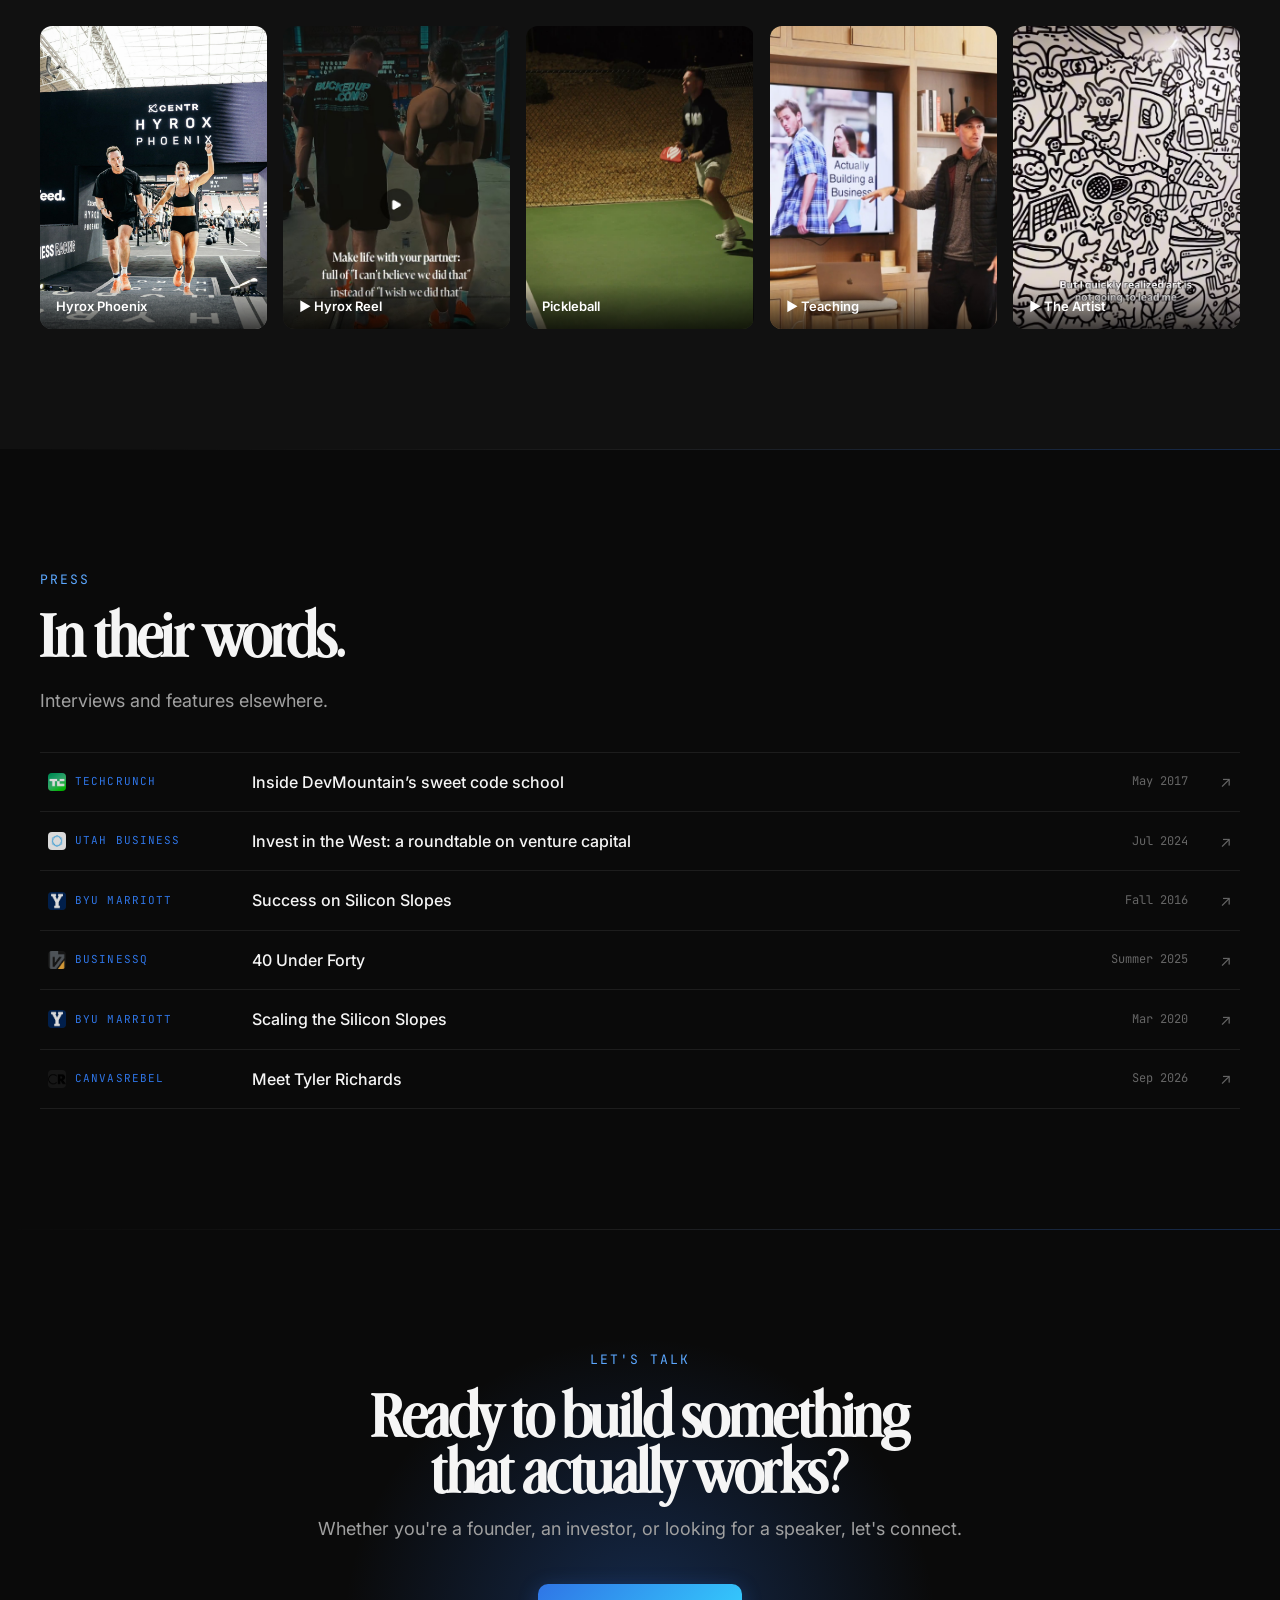
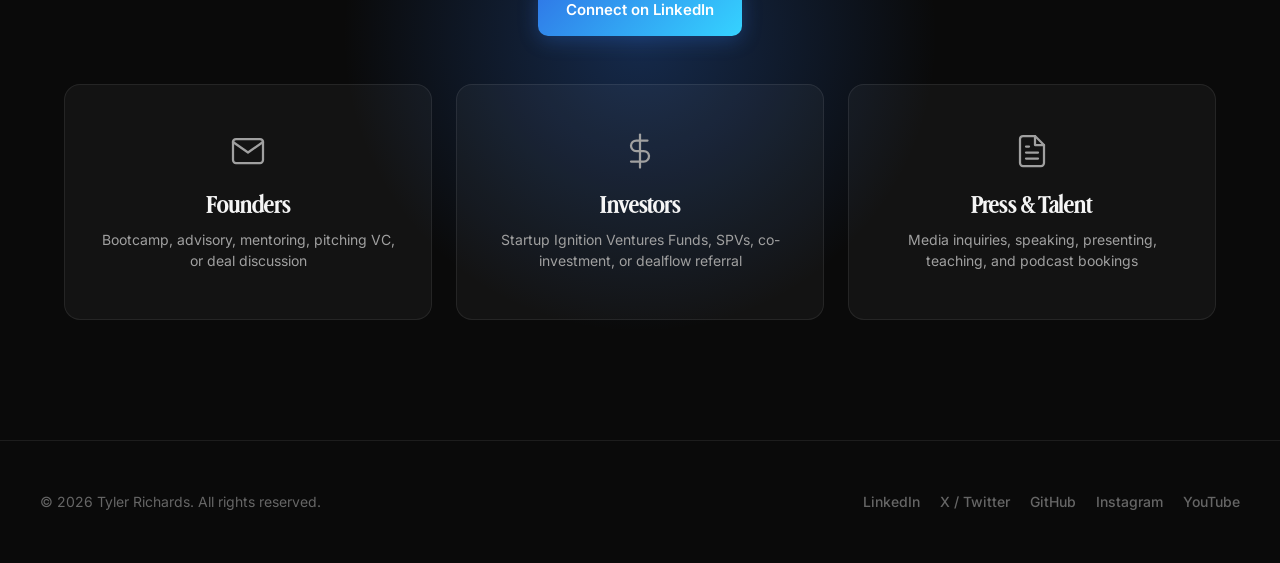
==== commit 5e50ae2a: "Revert "Hero: lift Tyler off the background so his face reads" This reverts commit 612613ca2496e67fe" ====
--- a/index.html
+++ b/index.html
@@ -69,7 +69,6 @@
   <!-- ===== HERO ===== -->
   <section class="hero" id="hero">
     <canvas id="hero-particles"></canvas>
-    <div class="hero-subject" aria-hidden="true"></div>
     <div class="hero-content">
       <div class="hero-eyebrow fade-in">Operator &rarr; Investor &rarr; Educator</div>
       <h1 class="fade-in fade-in-delay-1">
--- a/css/site.css
+++ b/css/site.css
@@ -190,7 +190,6 @@
   pointer-events: none;
 }
 
-/* Hero photo: blurred, dimmed backdrop layer */
 .hero::before {
   content: '';
   position: absolute;
@@ -199,30 +198,10 @@
   bottom: 0;
   width: 50%;
   background: url('../img/tyler-headshot.jpg') center center / cover no-repeat;
-  opacity: 0.26;
-  filter: blur(9px) saturate(0.8);
-  /* scale up so the blur does not feather the layer's own edges */
-  transform: scale(1.08);
-  transform-origin: center right;
+  opacity: 0.45;
   pointer-events: none;
   -webkit-mask-image: linear-gradient(to right, transparent 0%, rgba(0,0,0,0.5) 40%, rgba(0,0,0,1) 100%);
   mask-image: linear-gradient(to right, transparent 0%, rgba(0,0,0,0.5) 40%, rgba(0,0,0,1) 100%);
-}
-
-/* Hero subject: Tyler cut out, sits above the blur so his face stays lit.
-   Same box and sizing as .hero::before so the two line up exactly. */
-.hero-subject {
-  position: absolute;
-  top: 0;
-  right: 0;
-  bottom: 0;
-  width: 50%;
-  background: url('../img/tyler-cutout.webp') center center / cover no-repeat;
-  opacity: 0.92;
-  z-index: 1;
-  pointer-events: none;
-  -webkit-mask-image: linear-gradient(to right, transparent 0%, rgba(0,0,0,0.75) 22%, rgba(0,0,0,1) 45%);
-  mask-image: linear-gradient(to right, transparent 0%, rgba(0,0,0,0.75) 22%, rgba(0,0,0,1) 45%);
 }
 
 .hero::after {
@@ -239,8 +218,6 @@
   max-width: var(--container-width);
   margin: 0 auto;
   width: 100%;
-  position: relative;
-  z-index: 2;
 }
 
 .hero-eyebrow {
@@ -1494,26 +1471,10 @@
     top: 0;
     right: 0;
     bottom: 0;
-    opacity: 0.22;
-    filter: blur(7px) saturate(0.8);
-    transform: none;
+    opacity: 0.35;
     background: url('../img/tyler-headshot.jpg') center top / contain no-repeat;
     -webkit-mask-image: linear-gradient(to top, transparent 0%, rgba(0,0,0,0.5) 40%, rgba(0,0,0,1) 100%);
     mask-image: linear-gradient(to top, transparent 0%, rgba(0,0,0,0.5) 40%, rgba(0,0,0,1) 100%);
-  }
-
-  /* subject layer mirrors the backdrop's mobile geometry exactly */
-  .hero-subject {
-    width: 100%;
-    left: 0;
-    top: 0;
-    right: 0;
-    bottom: 0;
-    opacity: 0.92;
-    background: url('../img/tyler-cutout.webp') center top / contain no-repeat;
-    /* fade out well above the eyebrow/headline so copy keeps its contrast */
-    -webkit-mask-image: linear-gradient(to top, transparent 0%, transparent 42%, rgba(0,0,0,0.5) 62%, rgba(0,0,0,1) 88%);
-    mask-image: linear-gradient(to top, transparent 0%, transparent 42%, rgba(0,0,0,0.5) 62%, rgba(0,0,0,1) 88%);
   }
 
   .hero::after {
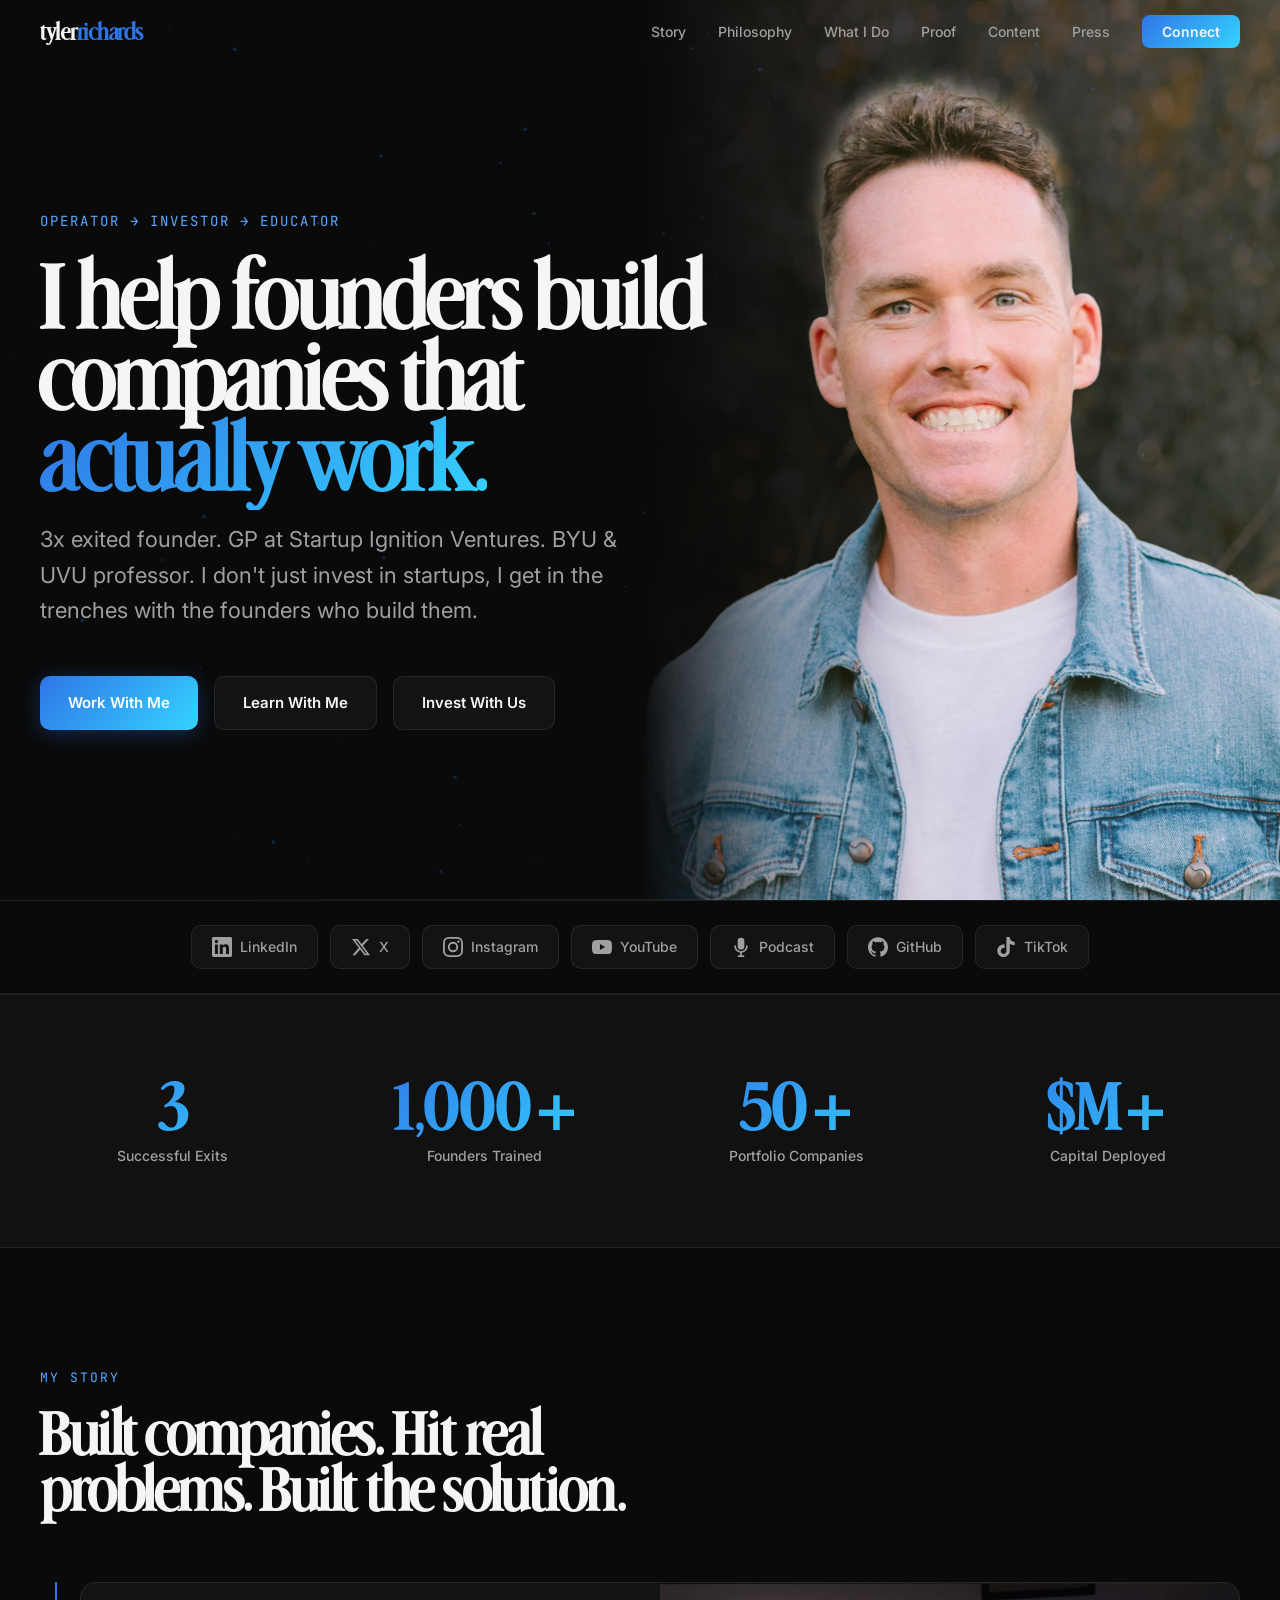
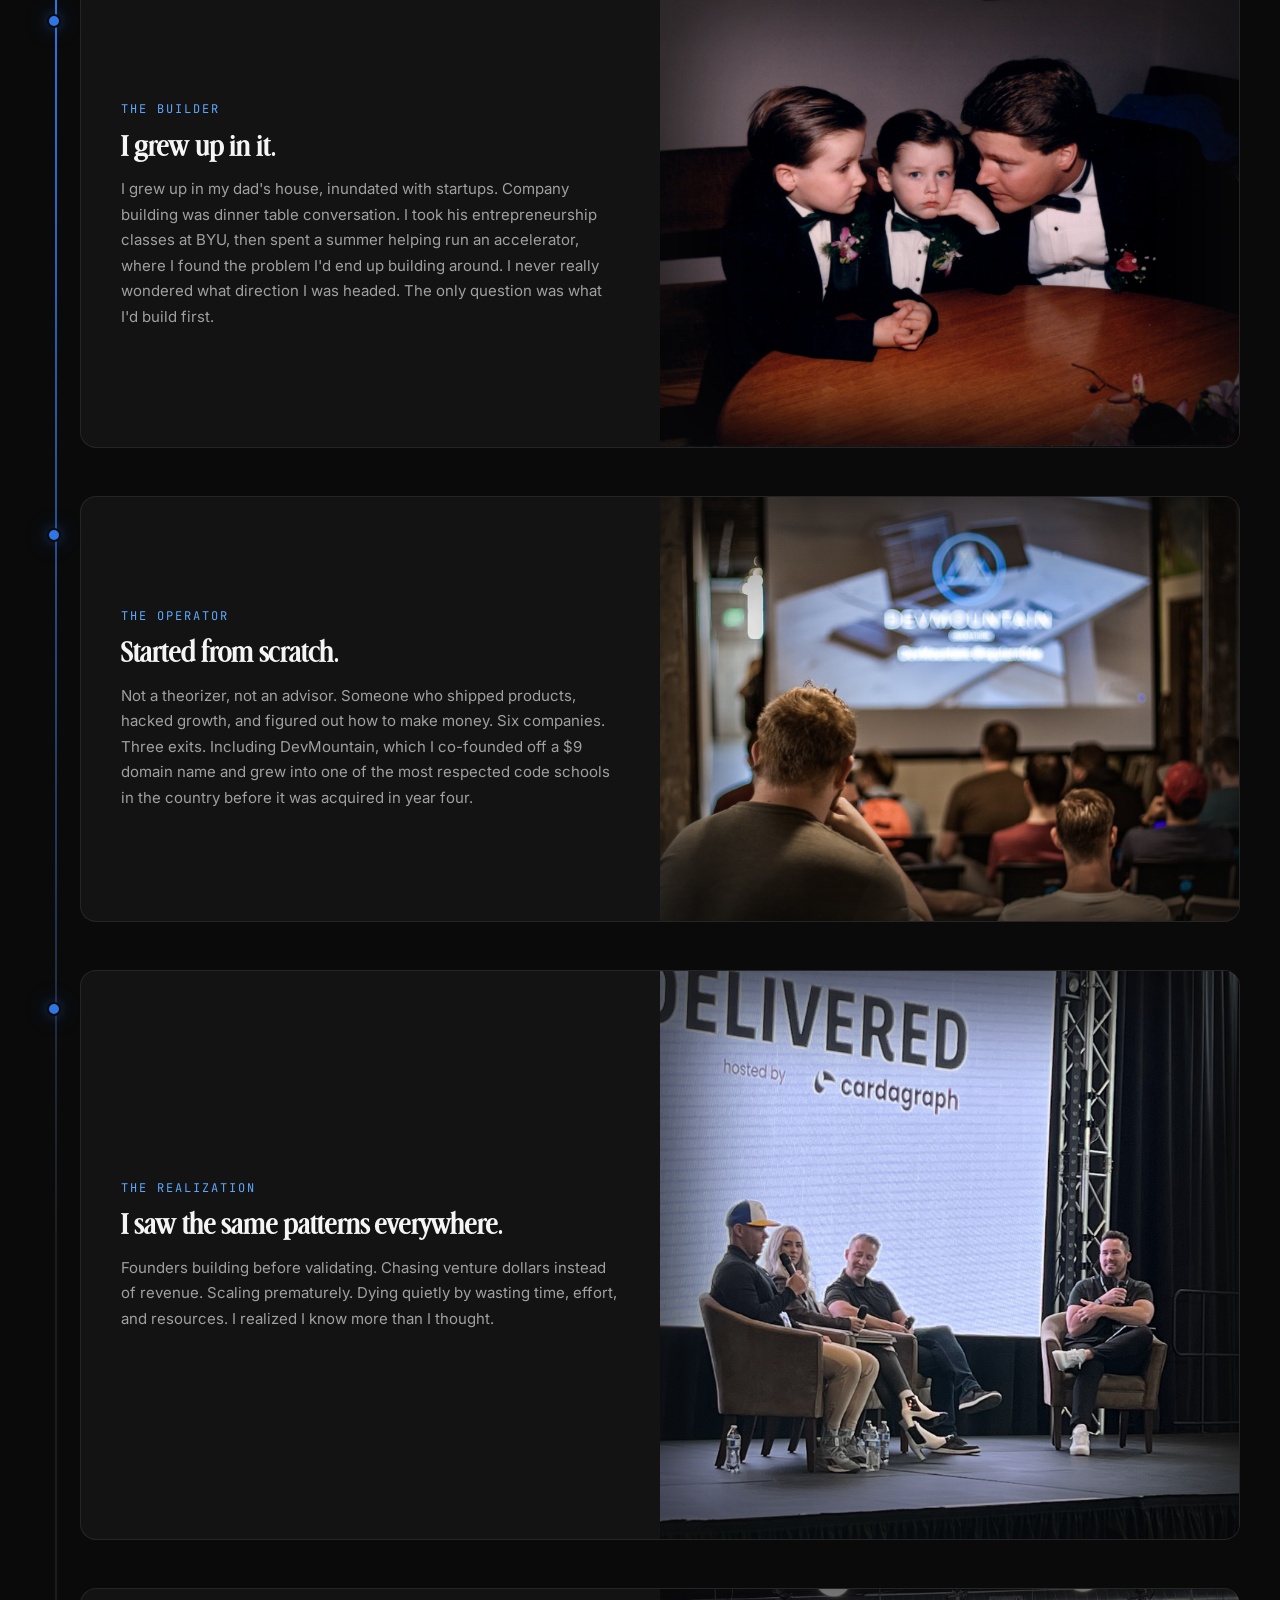
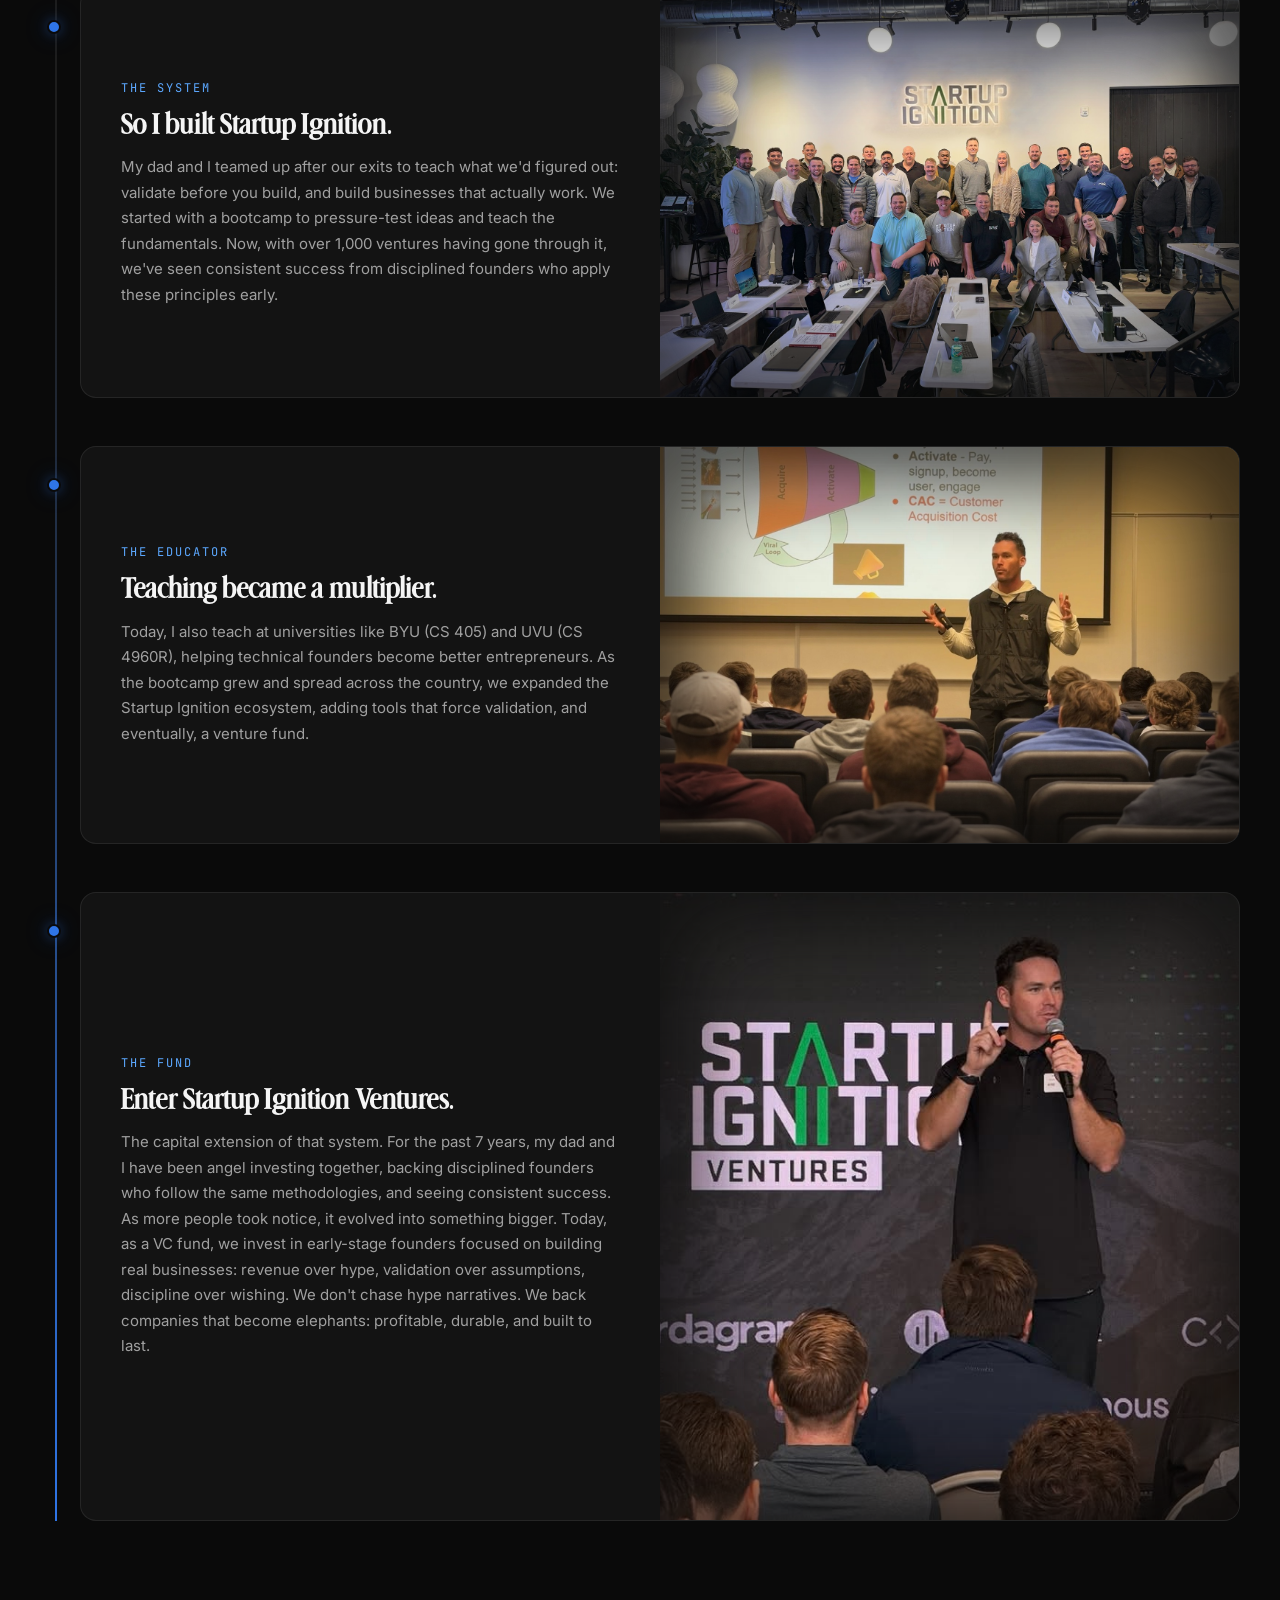
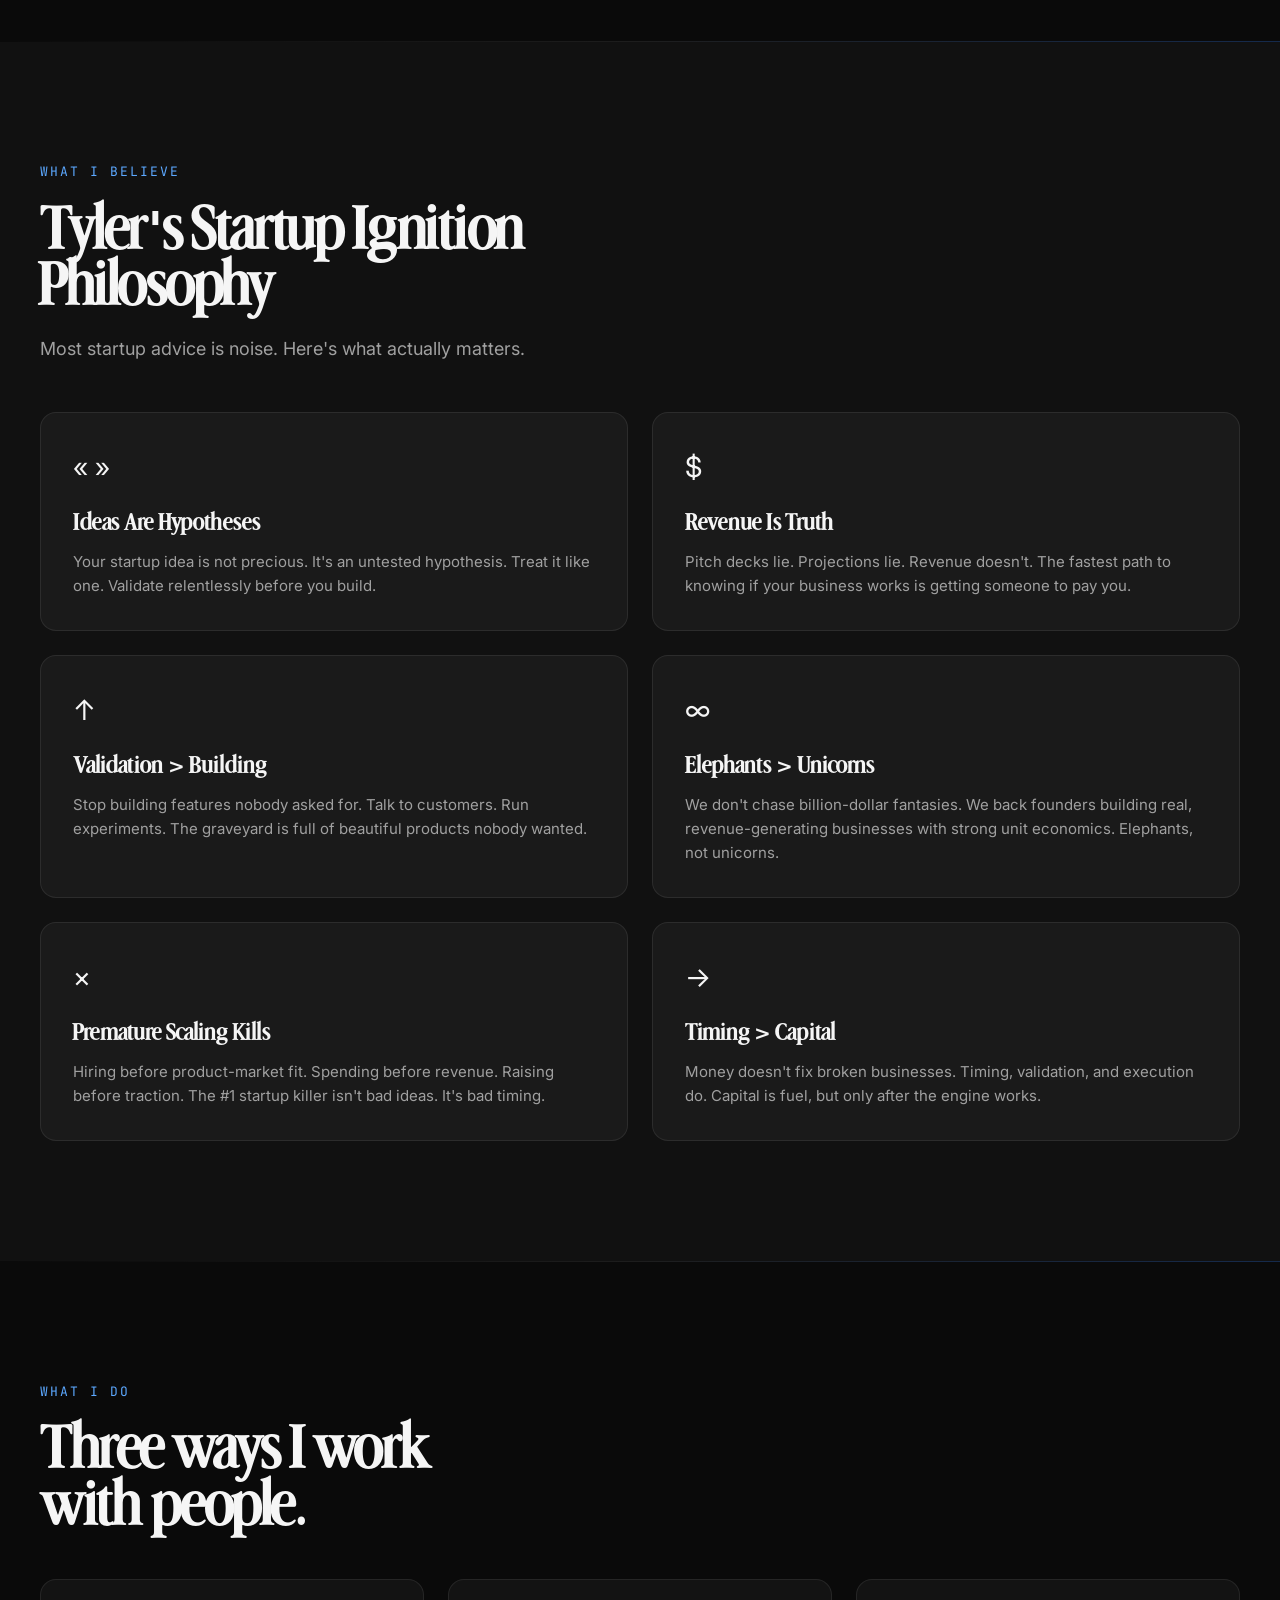
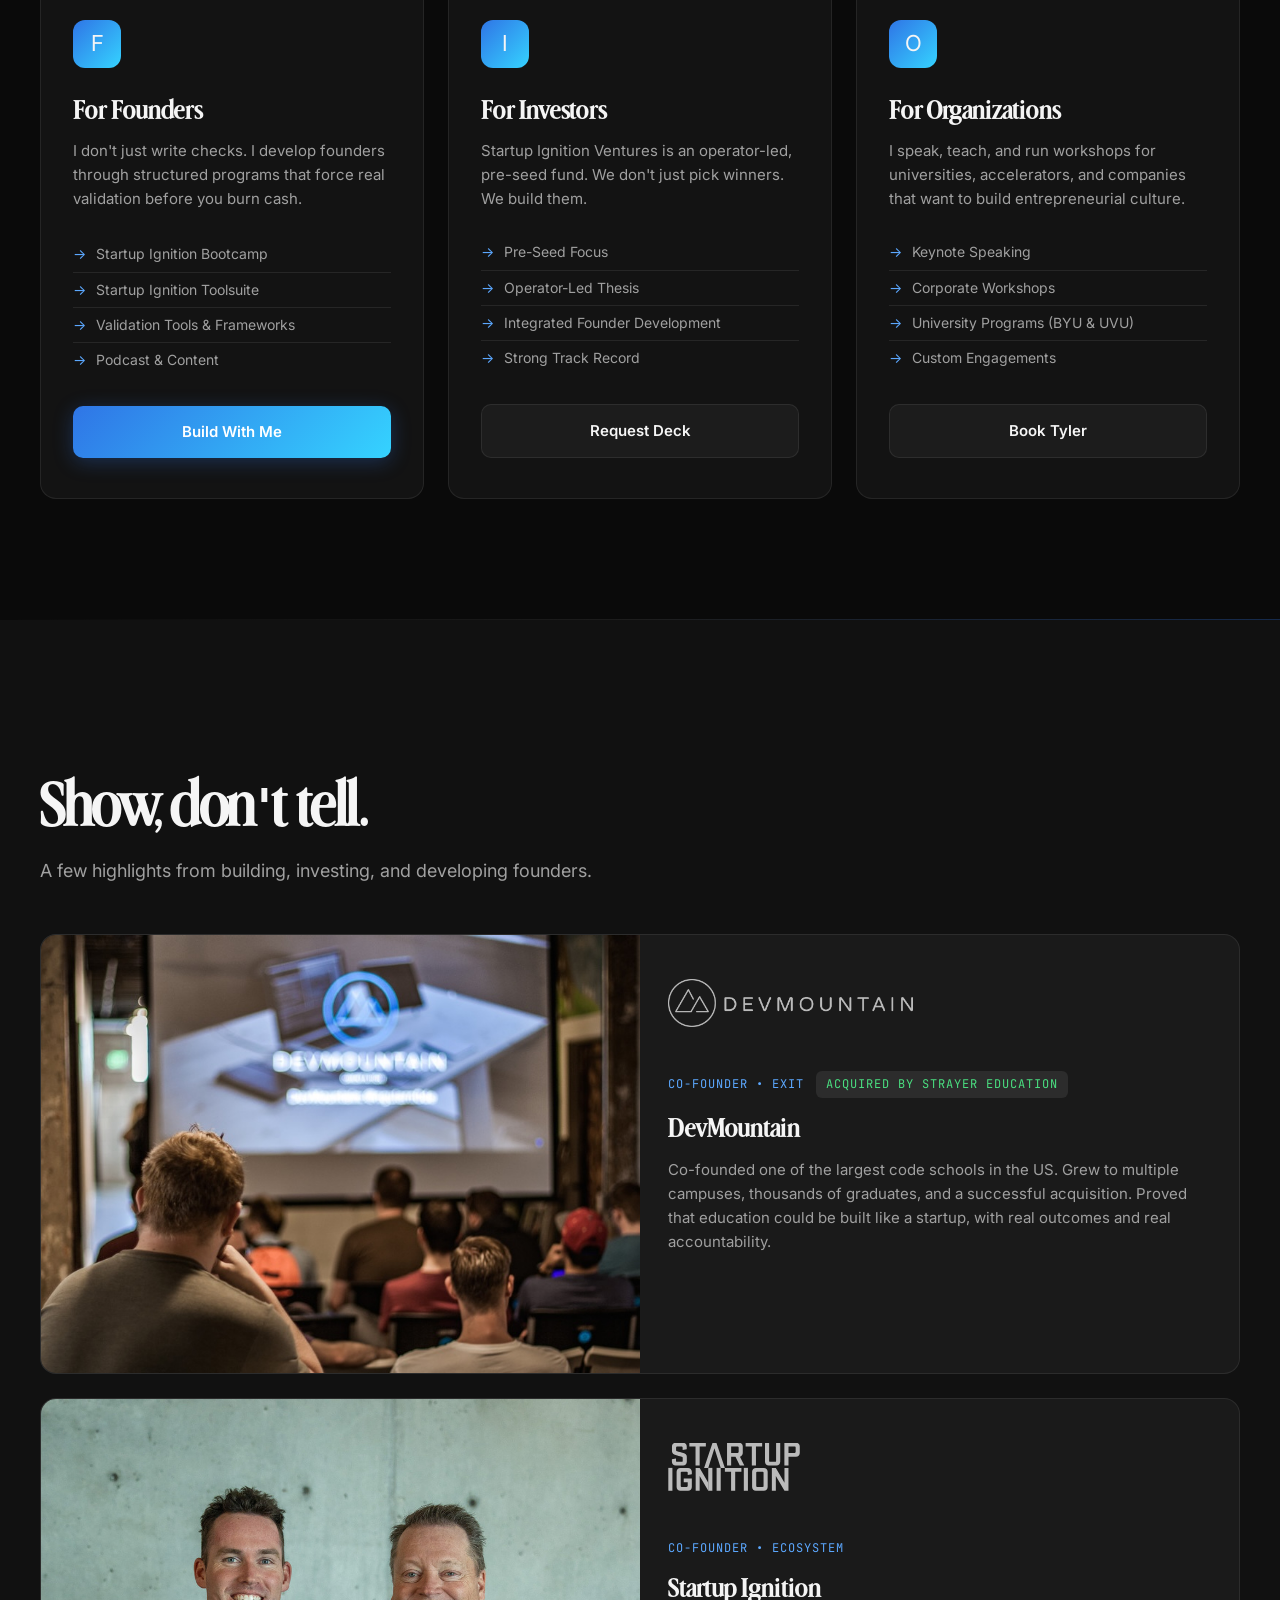
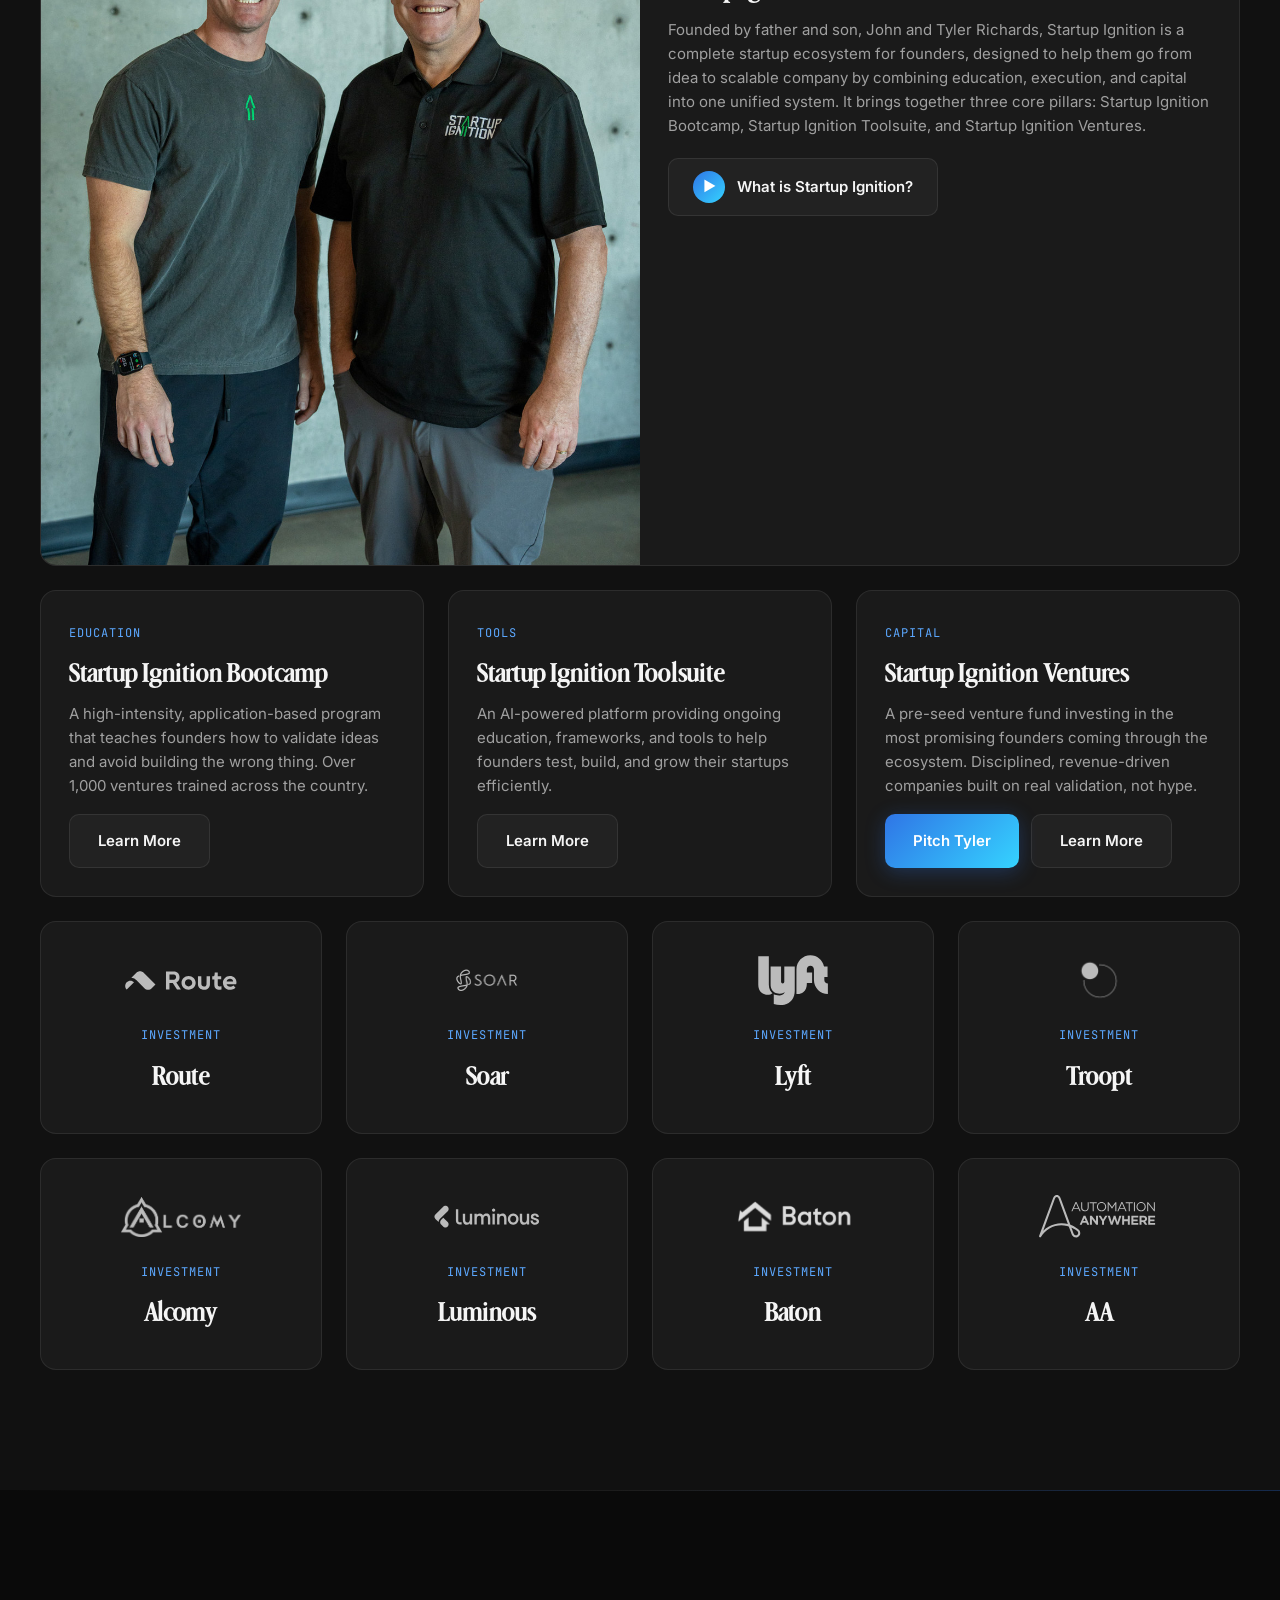
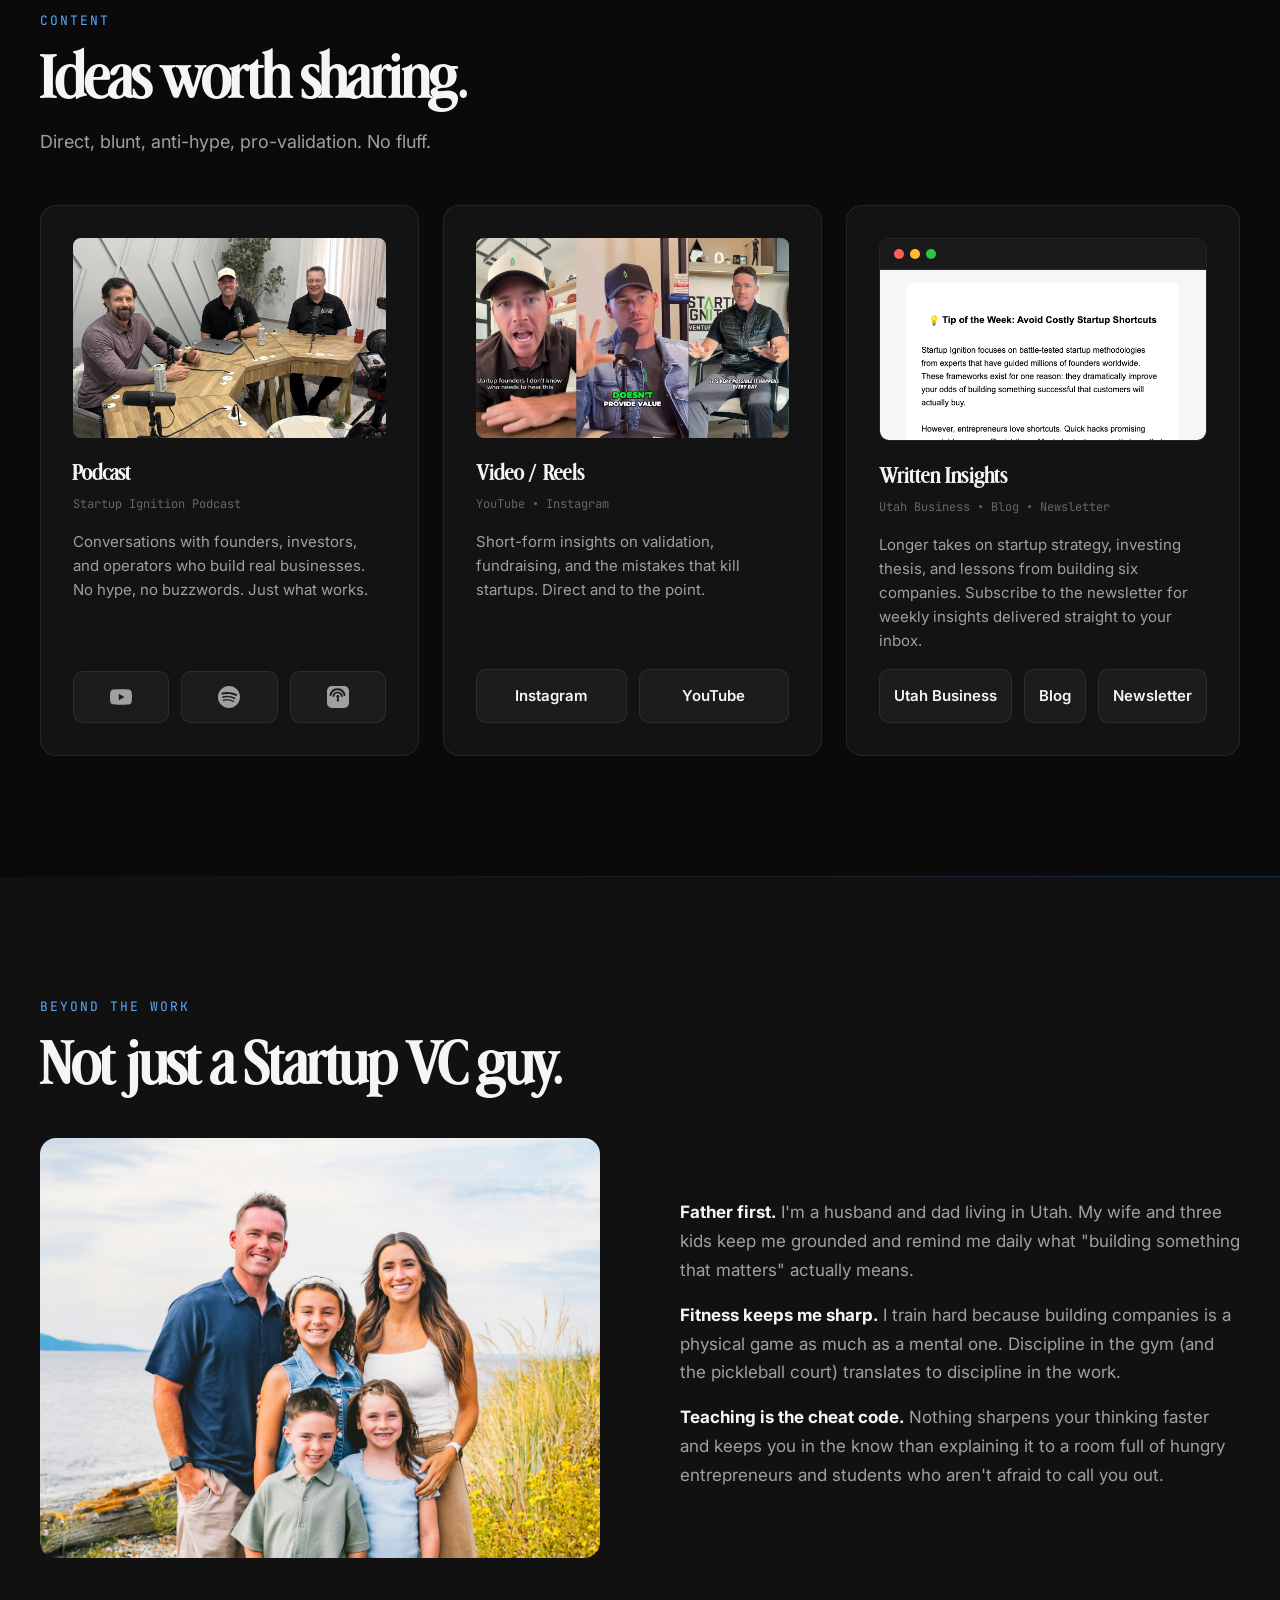
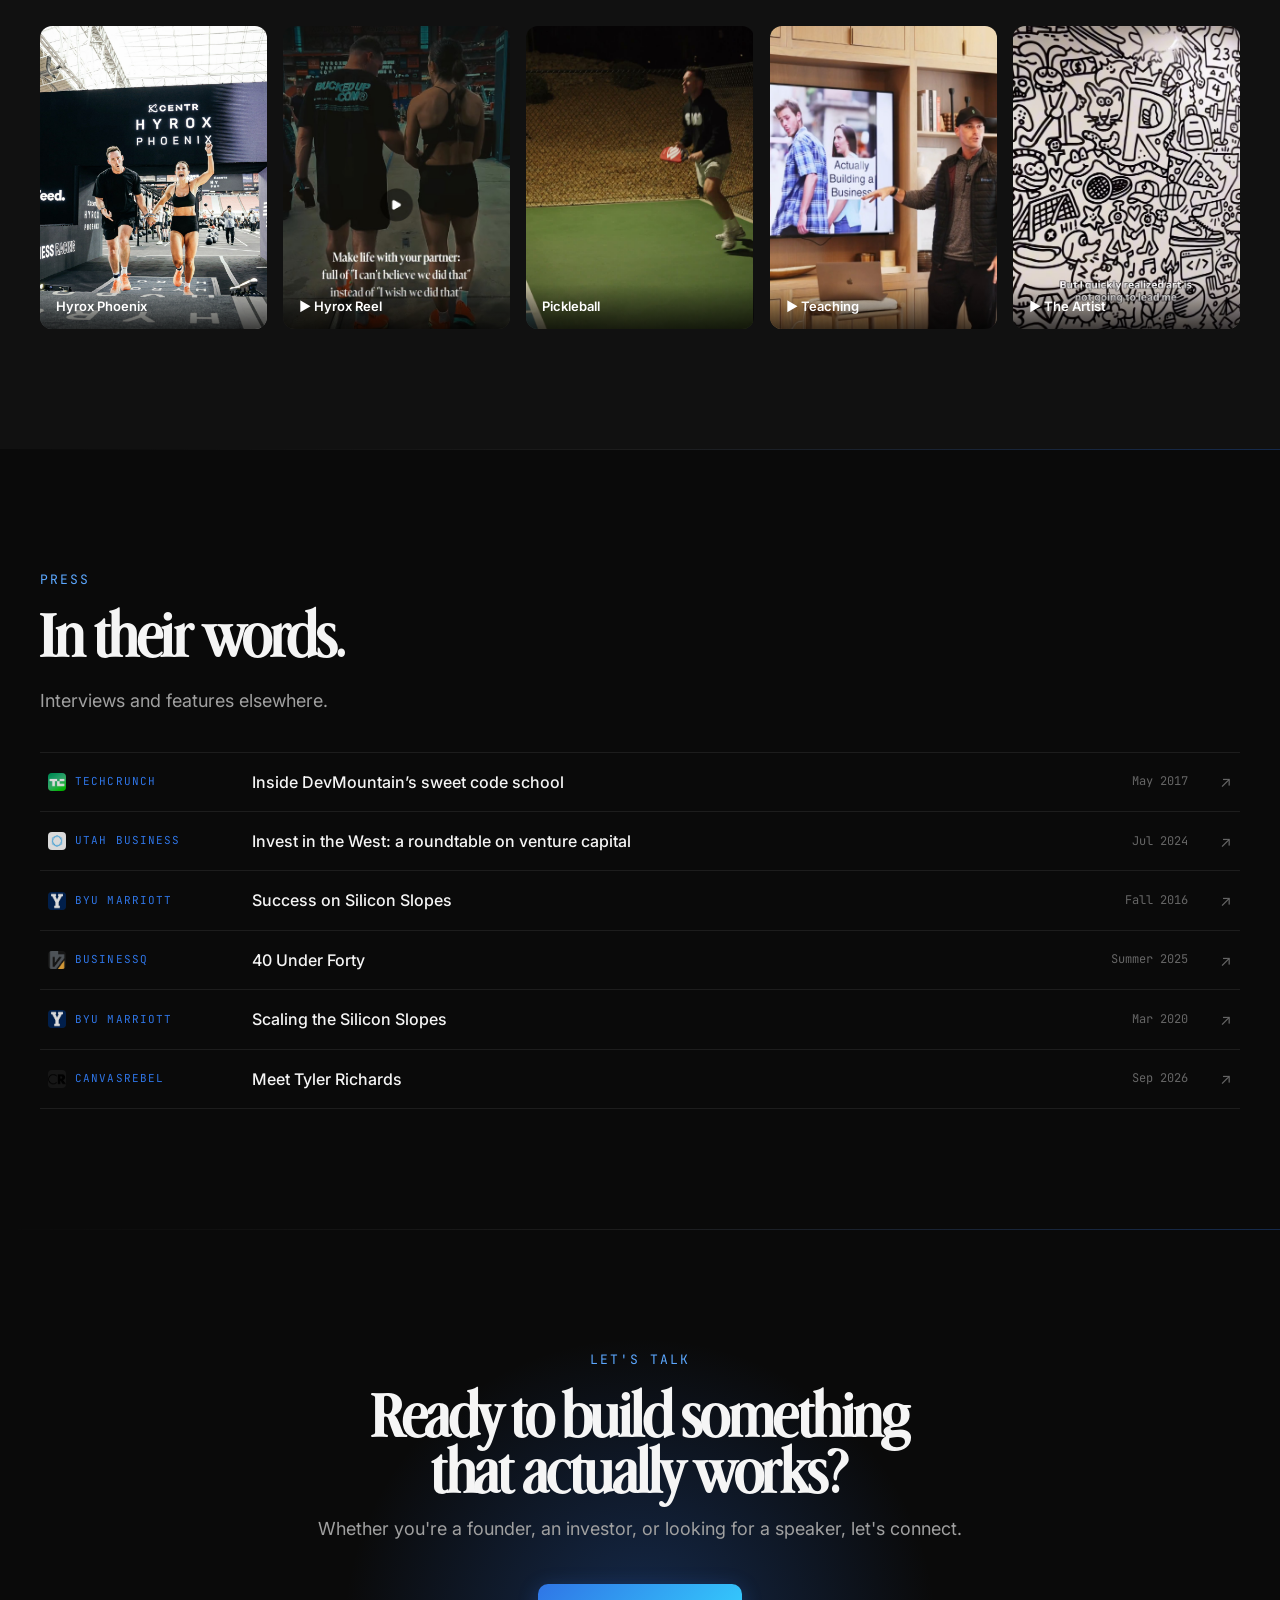
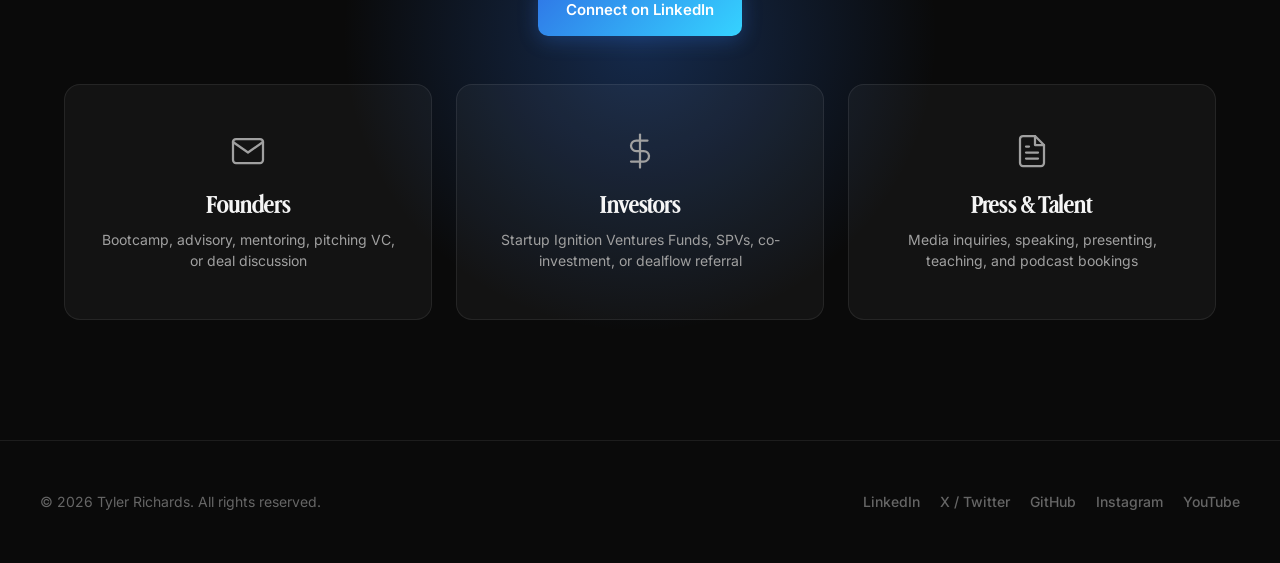
==== commit 6eec7948: "Hero: full-opacity cutout with a feathered crown Reinstates the subject layer, this time cut with VN" ====
--- a/index.html
+++ b/index.html
@@ -69,6 +69,7 @@
   <!-- ===== HERO ===== -->
   <section class="hero" id="hero">
     <canvas id="hero-particles"></canvas>
+    <div class="hero-subject" aria-hidden="true"></div>
     <div class="hero-content">
       <div class="hero-eyebrow fade-in">Operator &rarr; Investor &rarr; Educator</div>
       <h1 class="fade-in fade-in-delay-1">
--- a/css/site.css
+++ b/css/site.css
@@ -204,6 +204,21 @@
   mask-image: linear-gradient(to right, transparent 0%, rgba(0,0,0,0.5) 40%, rgba(0,0,0,1) 100%);
 }
 
+/* Tyler, cut out with Vision person segmentation, at full opacity */
+.hero-subject {
+  position: absolute;
+  top: 0;
+  right: 0;
+  bottom: 0;
+  width: 50%;
+  background: url('../img/tyler-cutout.webp') center center / cover no-repeat;
+  opacity: 1;
+  z-index: 1;
+  pointer-events: none;
+  -webkit-mask-image: linear-gradient(to right, transparent 0%, rgba(0,0,0,0.75) 22%, rgba(0,0,0,1) 45%);
+  mask-image: linear-gradient(to right, transparent 0%, rgba(0,0,0,0.75) 22%, rgba(0,0,0,1) 45%);
+}
+
 .hero::after {
   content: '';
   position: absolute;
@@ -218,6 +233,8 @@
   max-width: var(--container-width);
   margin: 0 auto;
   width: 100%;
+  position: relative;
+  z-index: 2;
 }
 
 .hero-eyebrow {
@@ -1477,6 +1494,18 @@
     mask-image: linear-gradient(to top, transparent 0%, rgba(0,0,0,0.5) 40%, rgba(0,0,0,1) 100%);
   }
 
+  .hero-subject {
+    width: 100%;
+    left: 0;
+    top: 0;
+    right: 0;
+    bottom: 0;
+    opacity: 1;
+    background: url('../img/tyler-cutout.webp') center top / contain no-repeat;
+    -webkit-mask-image: linear-gradient(to top, transparent 0%, transparent 42%, rgba(0,0,0,0.5) 62%, rgba(0,0,0,1) 88%);
+    mask-image: linear-gradient(to top, transparent 0%, transparent 42%, rgba(0,0,0,0.5) 62%, rgba(0,0,0,1) 88%);
+  }
+
   .hero::after {
     display: none;
   }
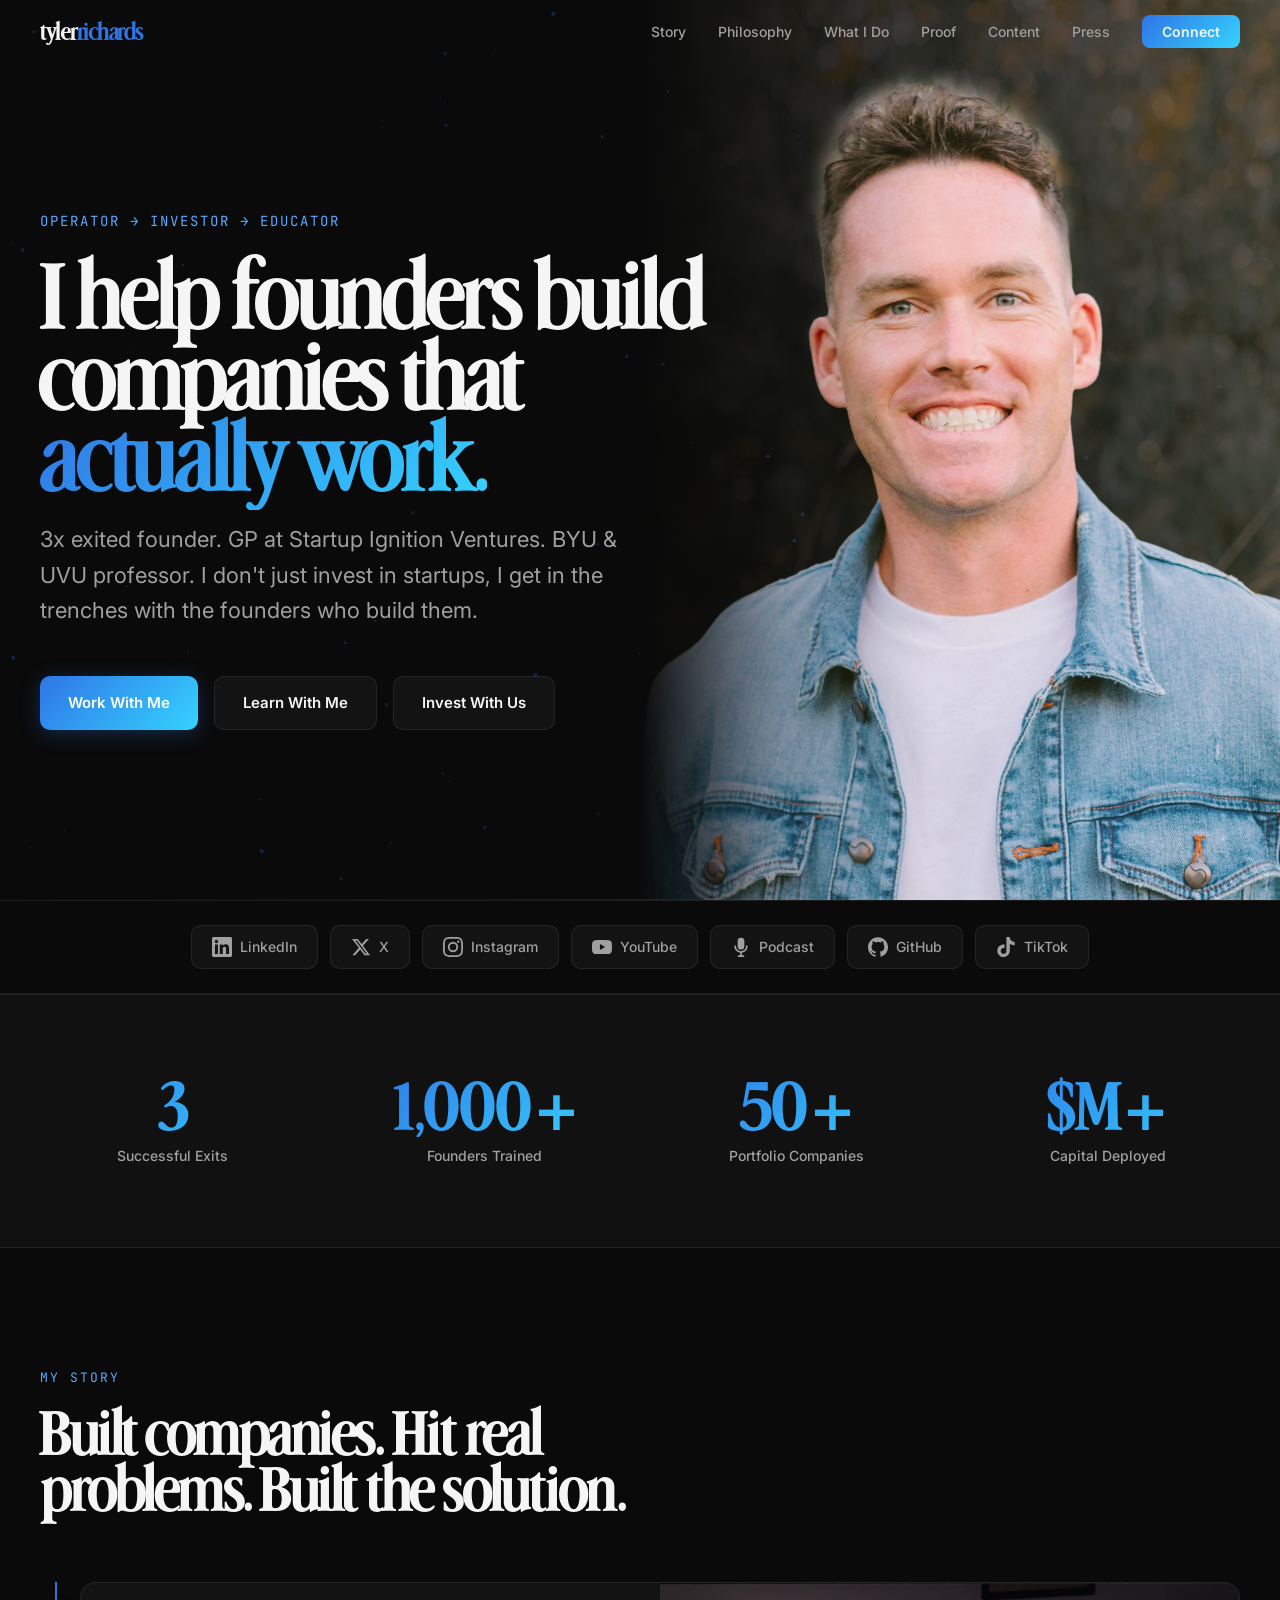
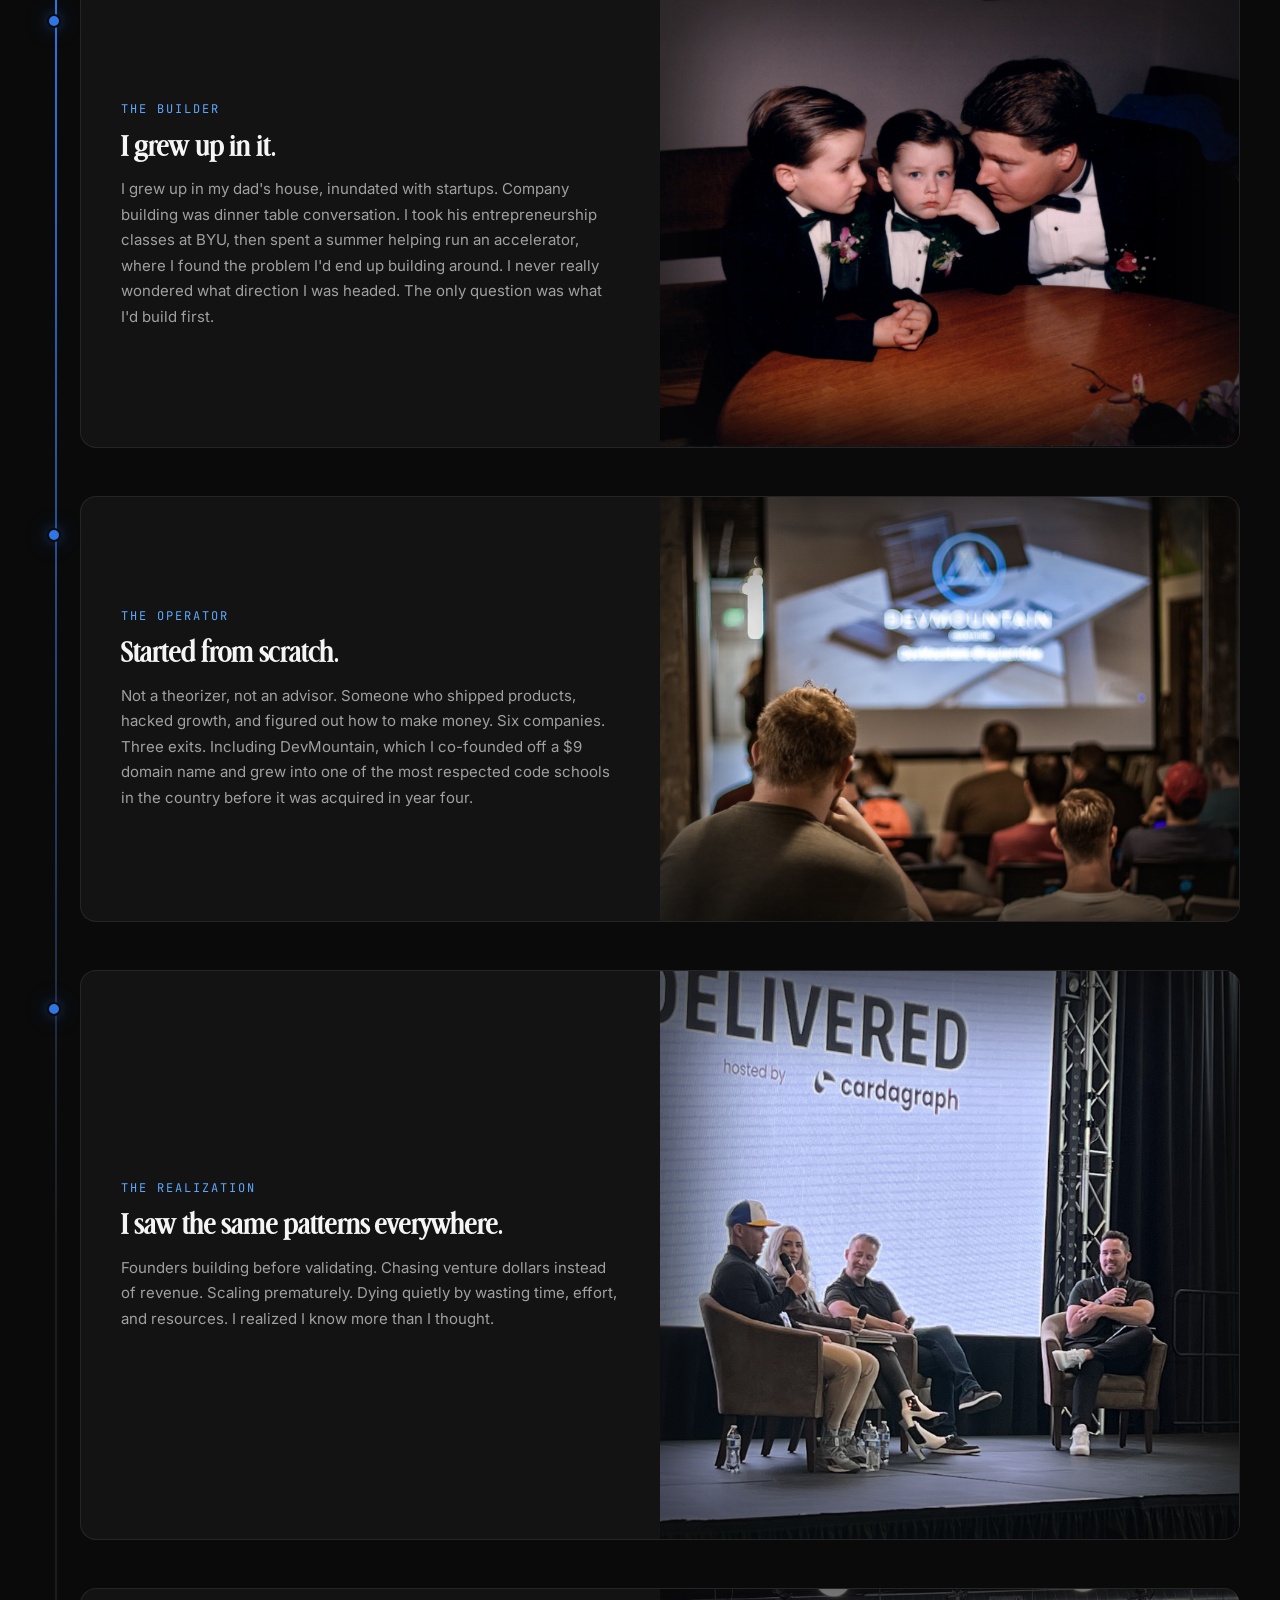
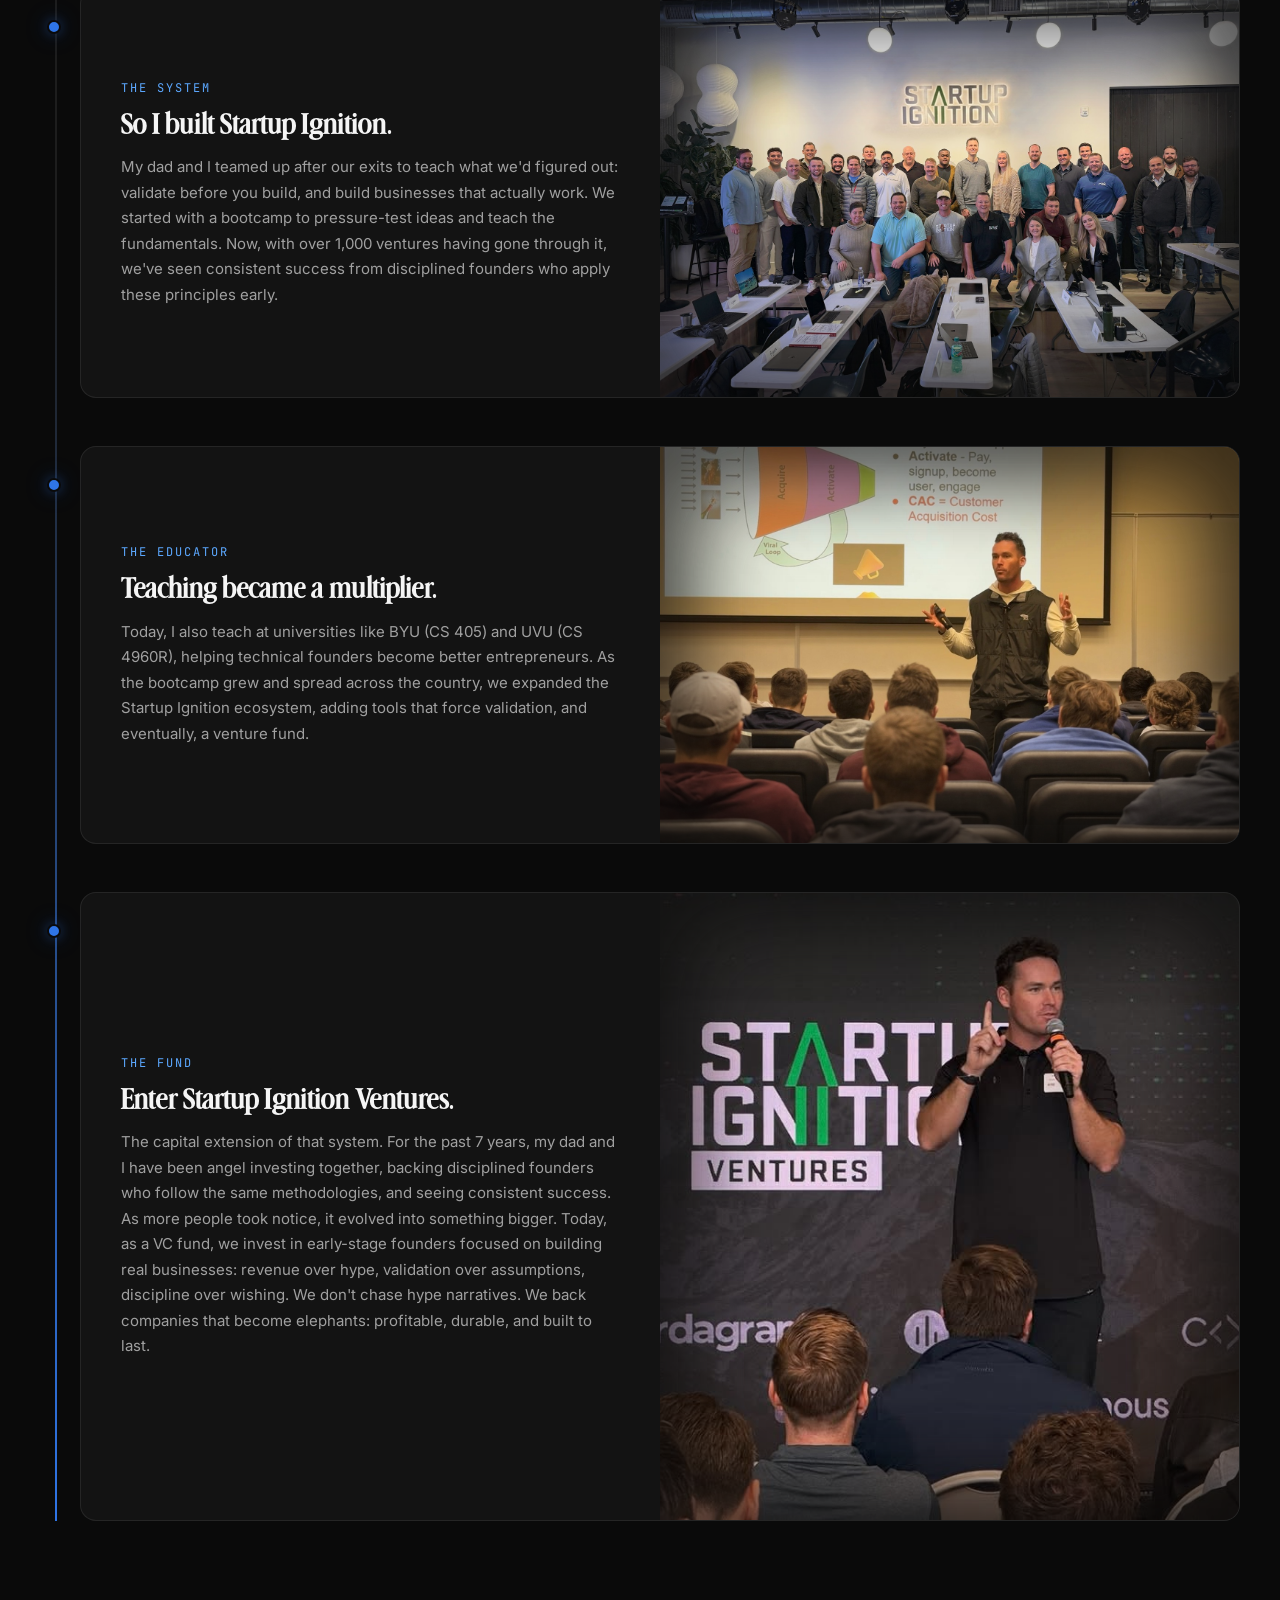
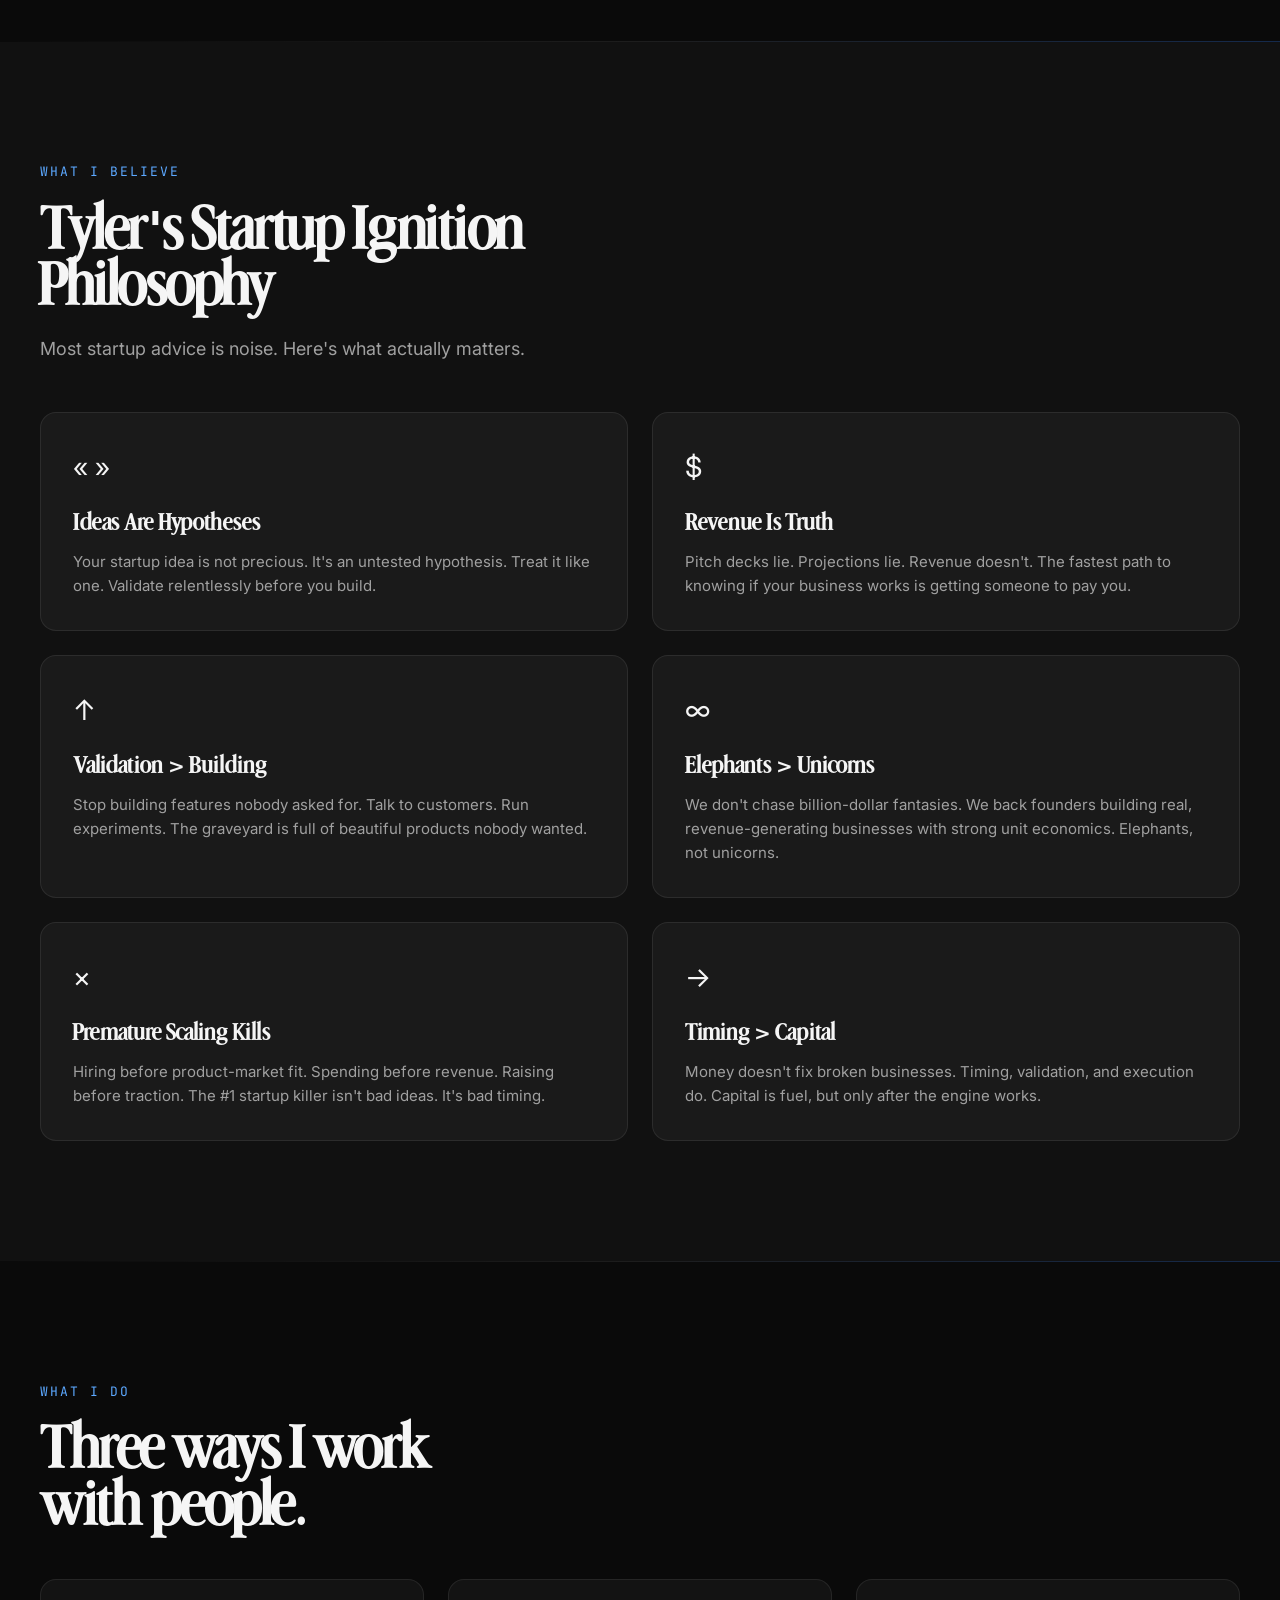
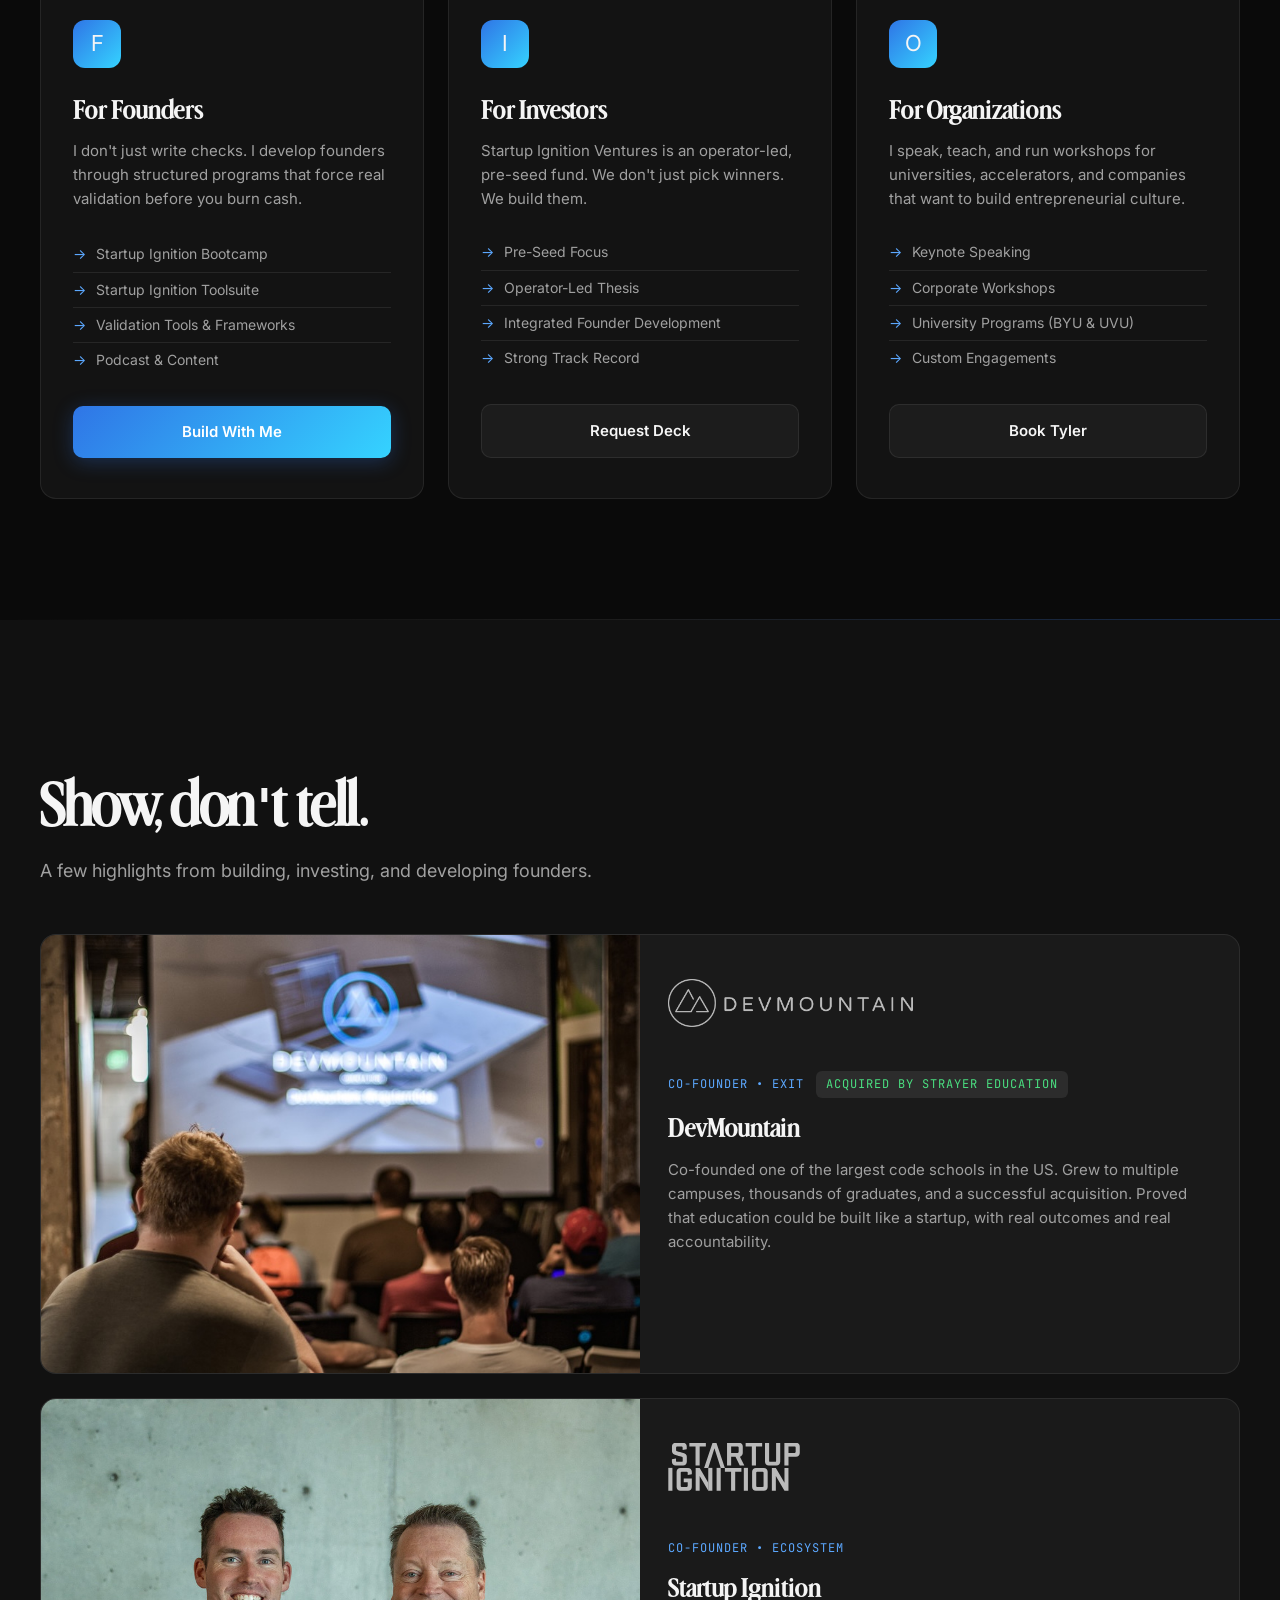
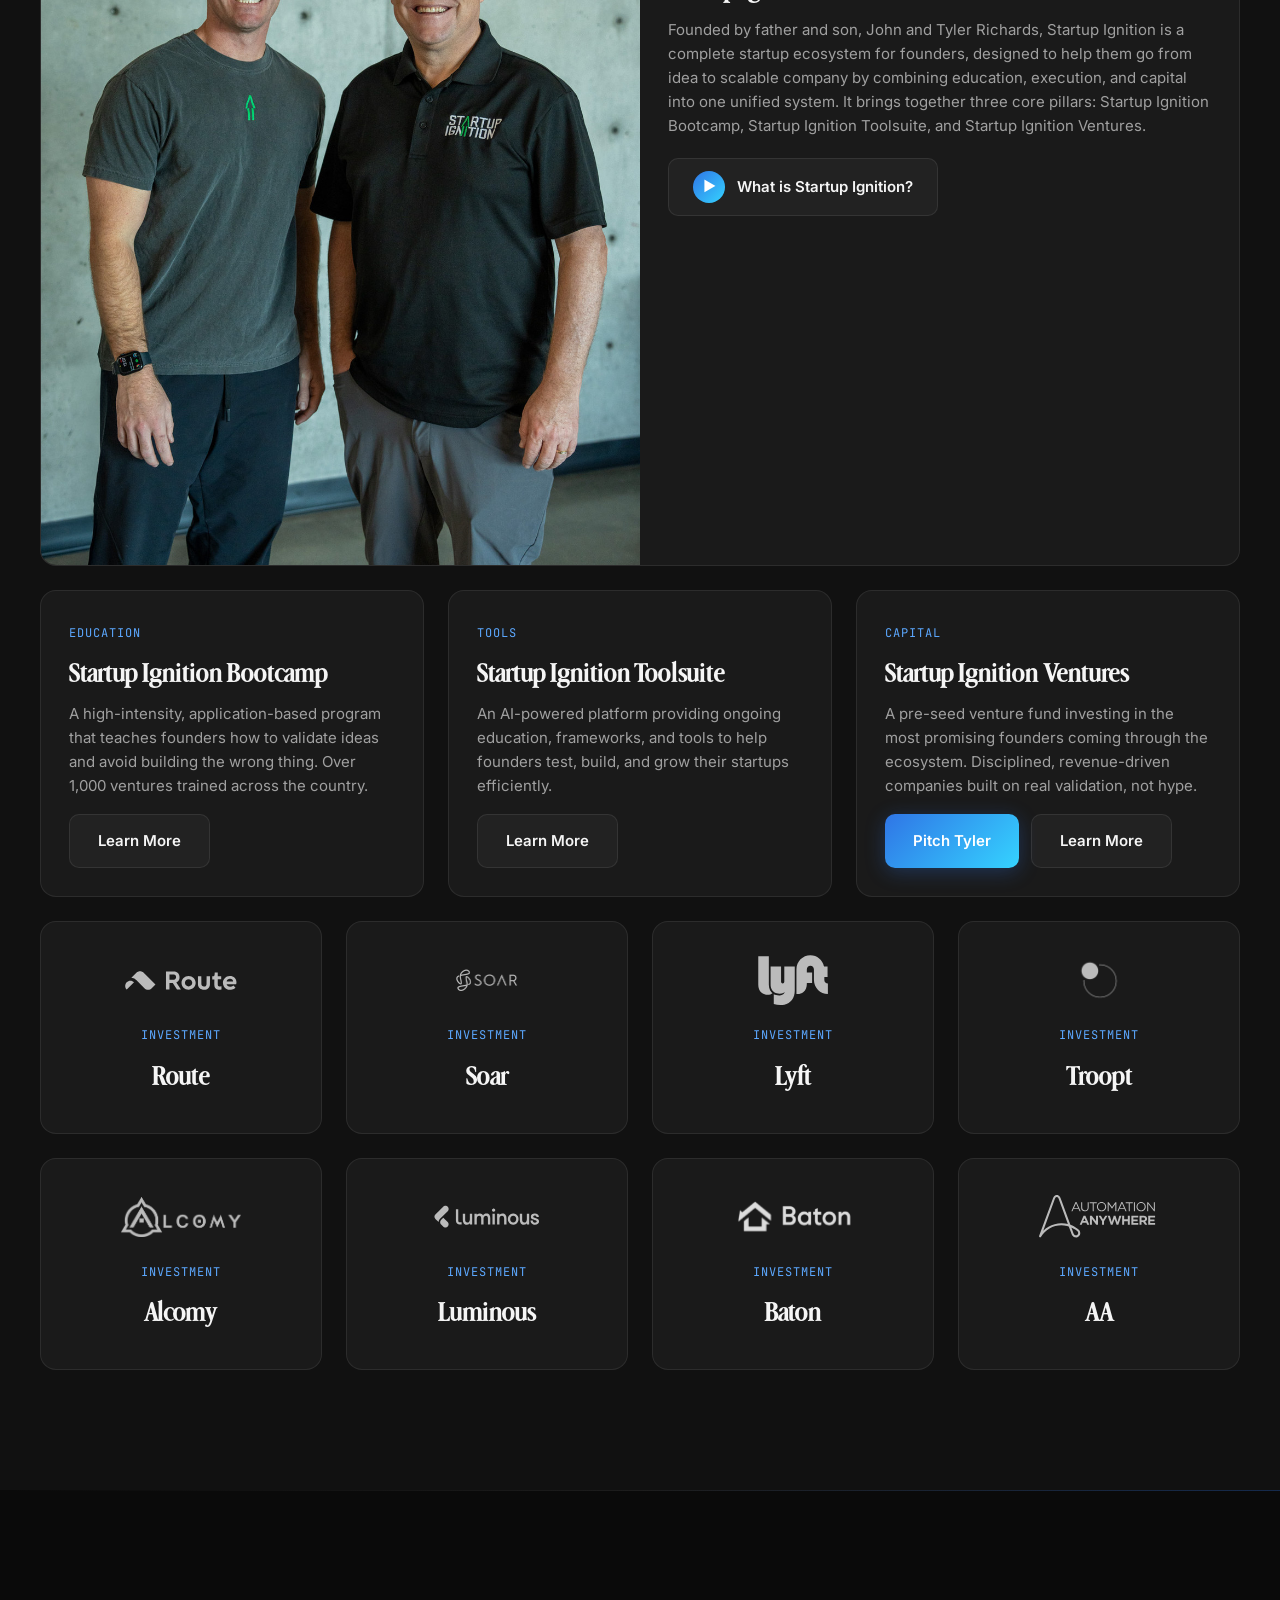
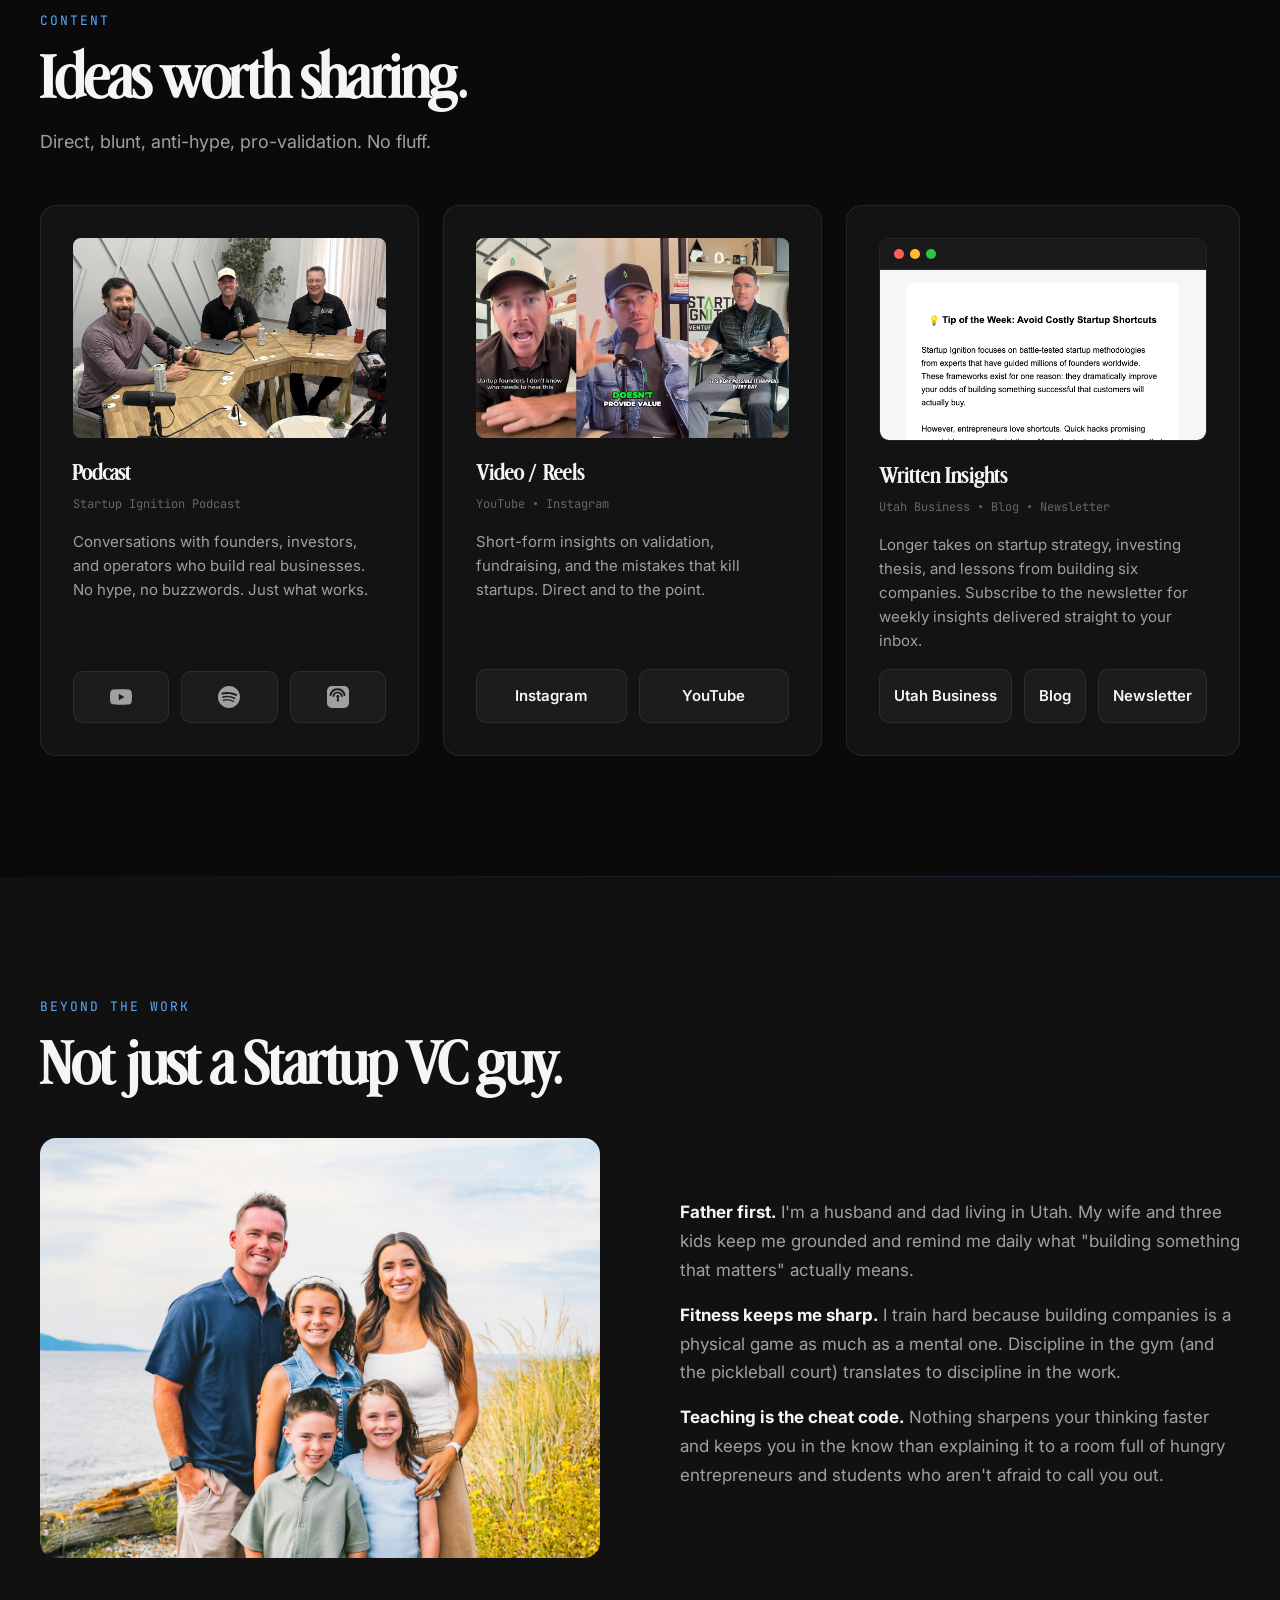
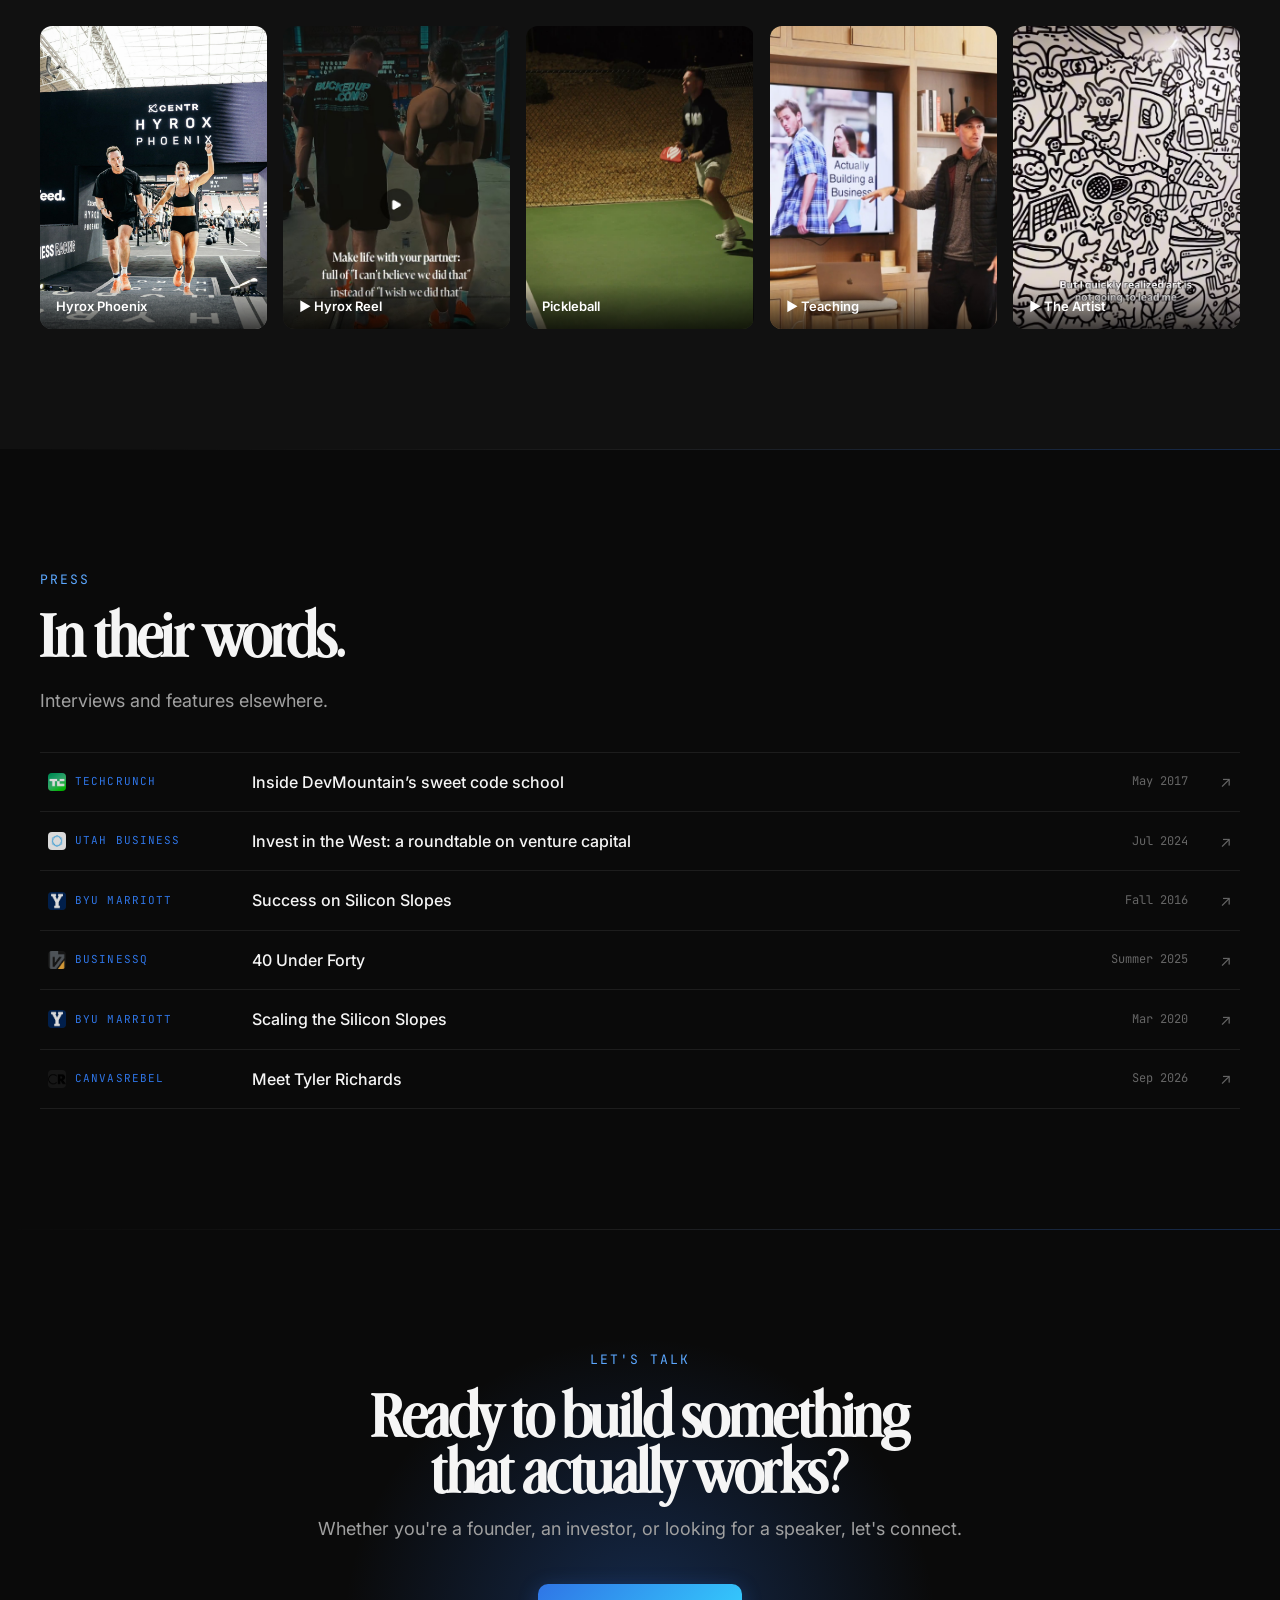
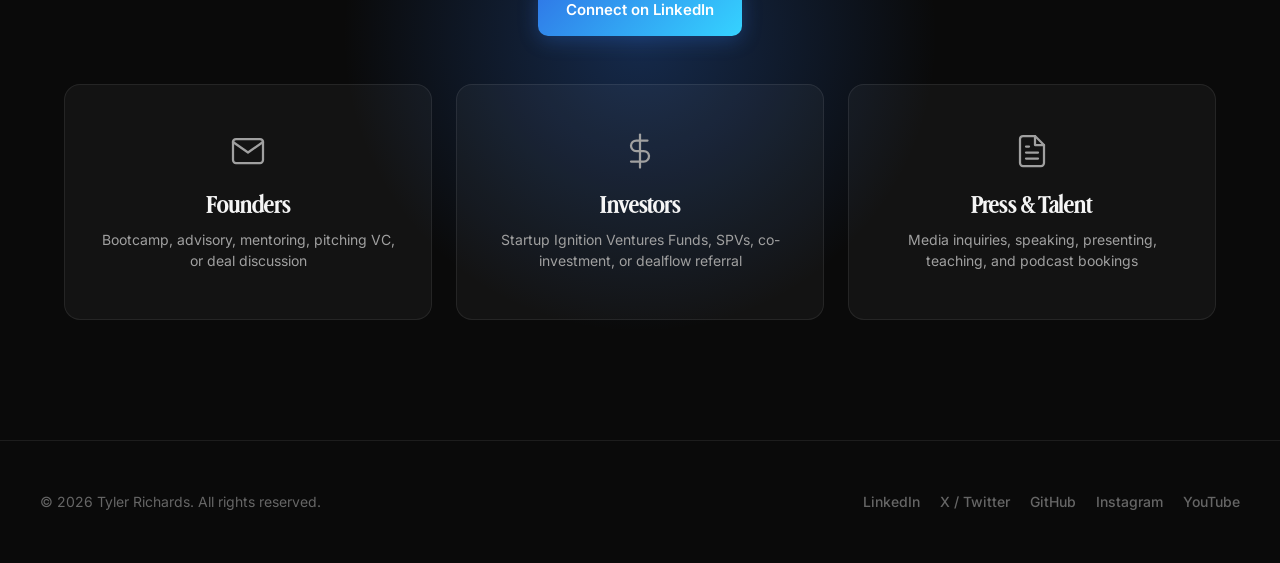
==== commit 40166a5c: "Add Person + WebSite JSON-LD linking the site to Wikidata The site had no structured data at all. Th" ====
--- a/index.html
+++ b/index.html
@@ -35,6 +35,65 @@
 
   <!-- Styles -->
   <link rel="stylesheet" href="css/site.css">
+
+  <!-- Structured data: ties this site to the Wikidata entity -->
+  <script type="application/ld+json">
+{
+  "@context": "https://schema.org",
+  "@graph": [
+    {
+      "@type": "Person",
+      "@id": "https://tylerjordanrichards.com/#tyler",
+      "name": "Tyler Richards",
+      "alternateName": "Tyler Jordan Richards",
+      "url": "https://tylerjordanrichards.com/",
+      "image": "https://tylerjordanrichards.com/img/tyler-headshot.jpg",
+      "description": "Entrepreneur, investor and educator. Co-founder of DevMountain, General Partner at Startup Ignition Ventures, and entrepreneurship instructor at BYU and UVU.",
+      "jobTitle": "General Partner",
+      "worksFor": {
+        "@type": "Organization",
+        "name": "Startup Ignition Ventures",
+        "url": "https://www.startupignition.com/ventures/"
+      },
+      "alumniOf": {
+        "@type": "CollegeOrUniversity",
+        "name": "BYU Marriott School of Business",
+        "url": "https://marriott.byu.edu/"
+      },
+      "knowsAbout": [
+        "Entrepreneurship",
+        "Venture capital",
+        "Pre-seed investing",
+        "Customer discovery",
+        "Product-market fit",
+        "Lean startup methodology"
+      ],
+      "sameAs": [
+        "https://www.wikidata.org/wiki/Q139585241",
+        "https://www.linkedin.com/in/tylerjordanrichards",
+        "https://twitter.com/trich_",
+        "https://www.instagram.com/t_rich/",
+        "https://github.com/trich7",
+        "https://www.tiktok.com/@t_rich",
+        "https://www.youtube.com/user/tylerjordanrichards",
+        "https://www.crunchbase.com/person/tyler-richards"
+      ]
+    },
+    {
+      "@type": "WebSite",
+      "@id": "https://tylerjordanrichards.com/#website",
+      "url": "https://tylerjordanrichards.com/",
+      "name": "Tyler Richards",
+      "about": {
+        "@id": "https://tylerjordanrichards.com/#tyler"
+      },
+      "publisher": {
+        "@id": "https://tylerjordanrichards.com/#tyler"
+      }
+    }
+  ]
+}
+  </script>
 </head>
 <body>
 
